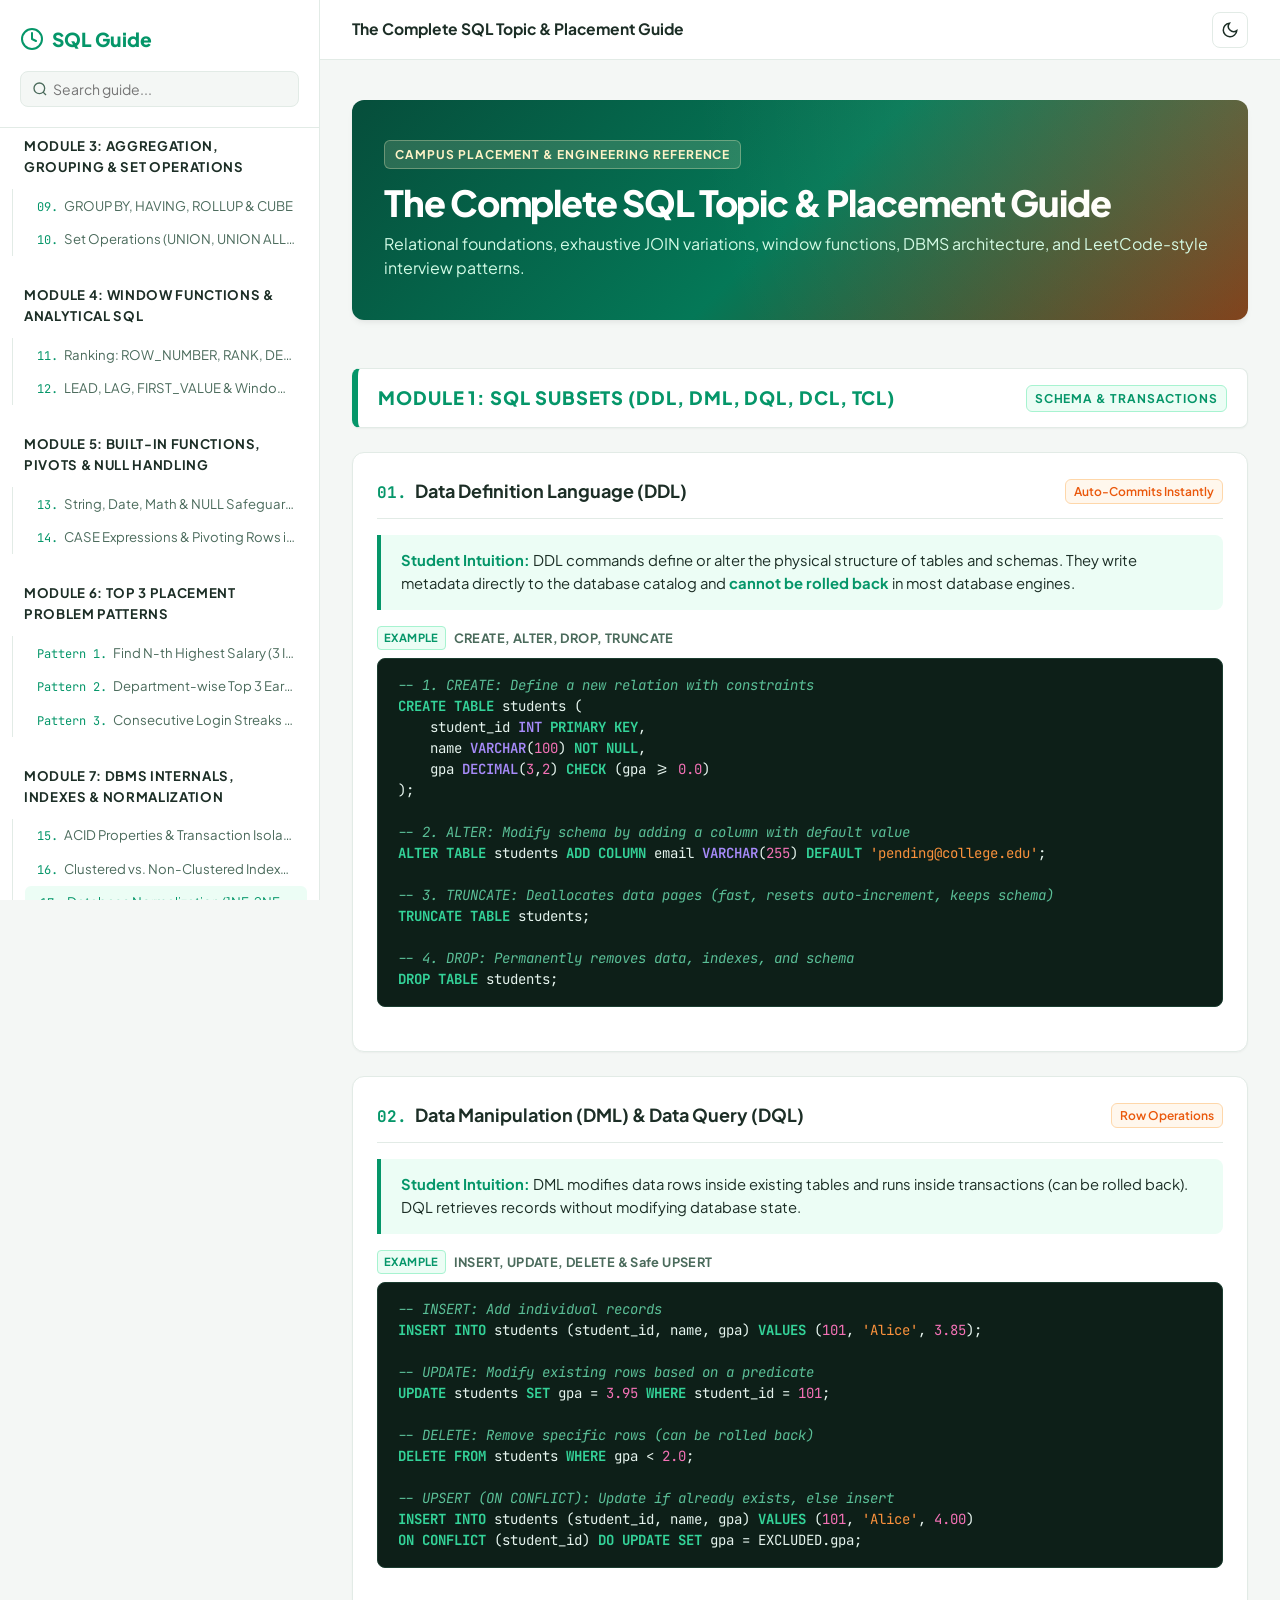
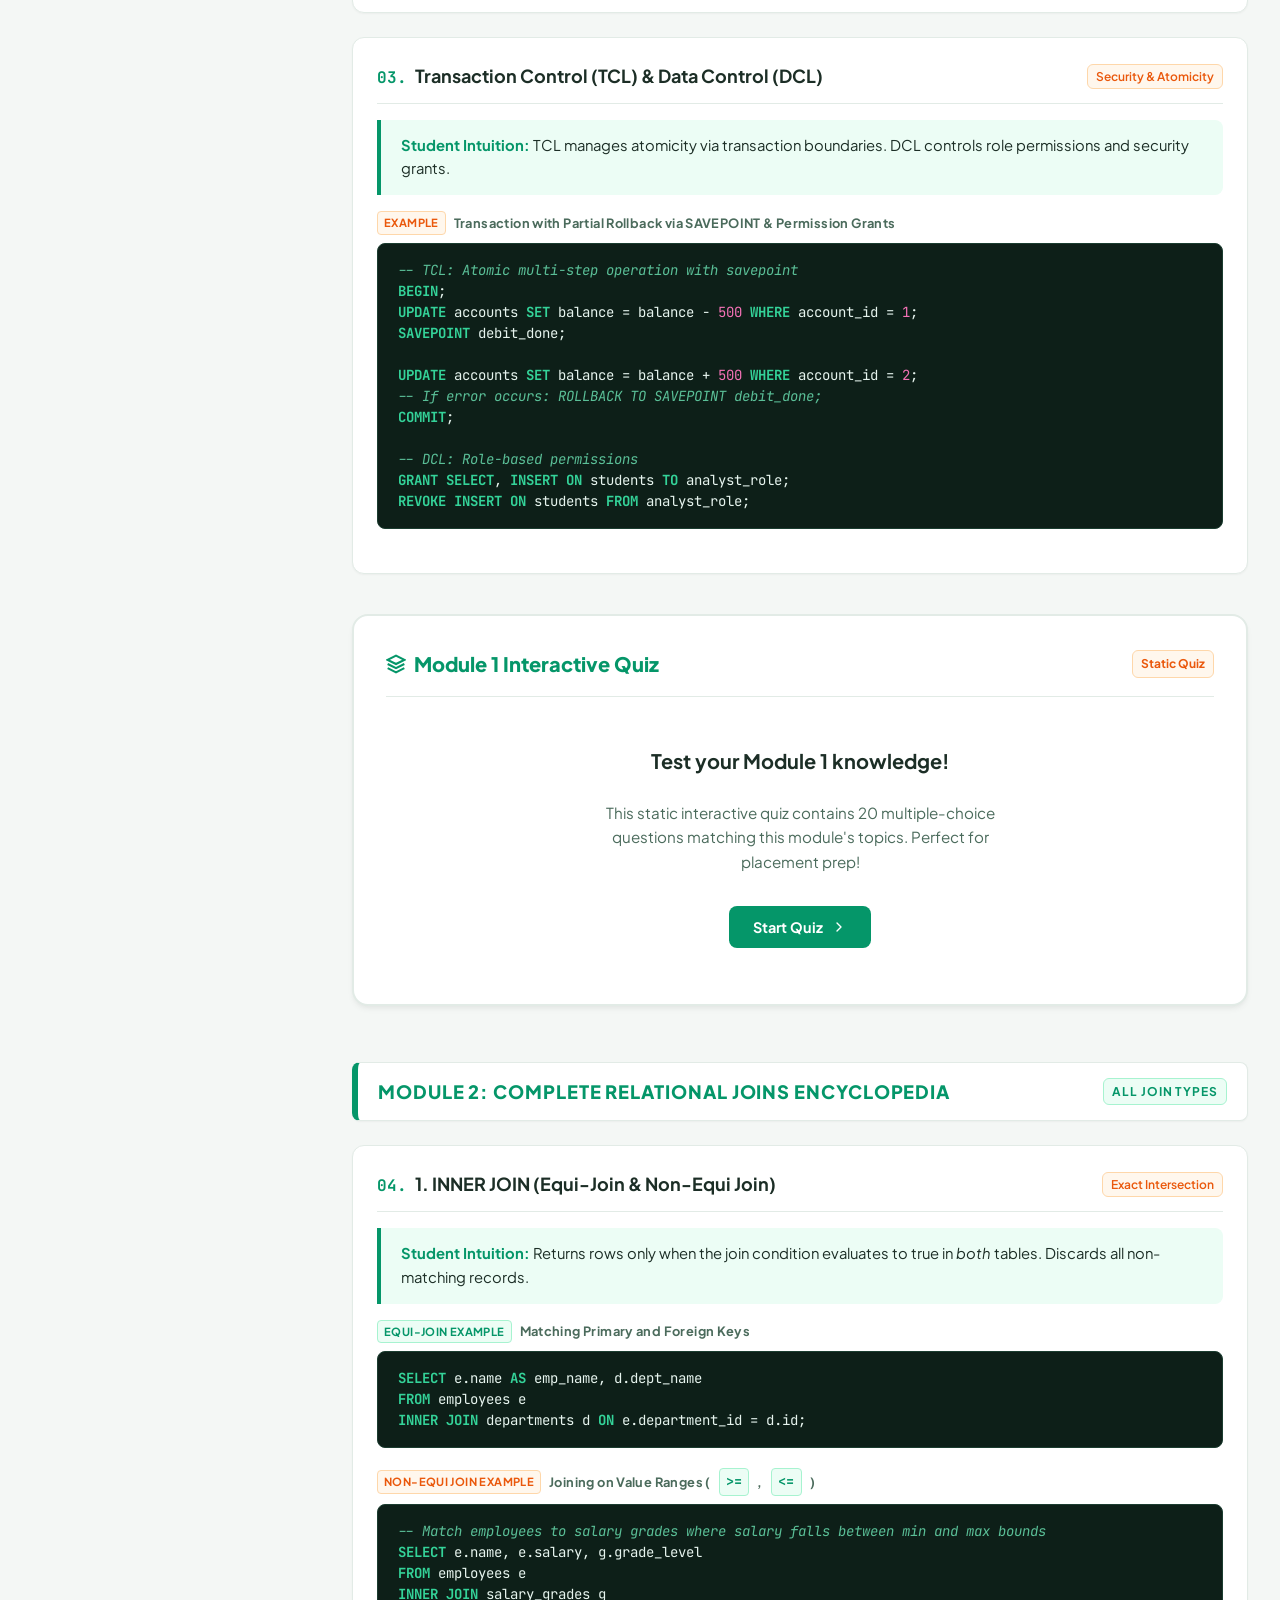
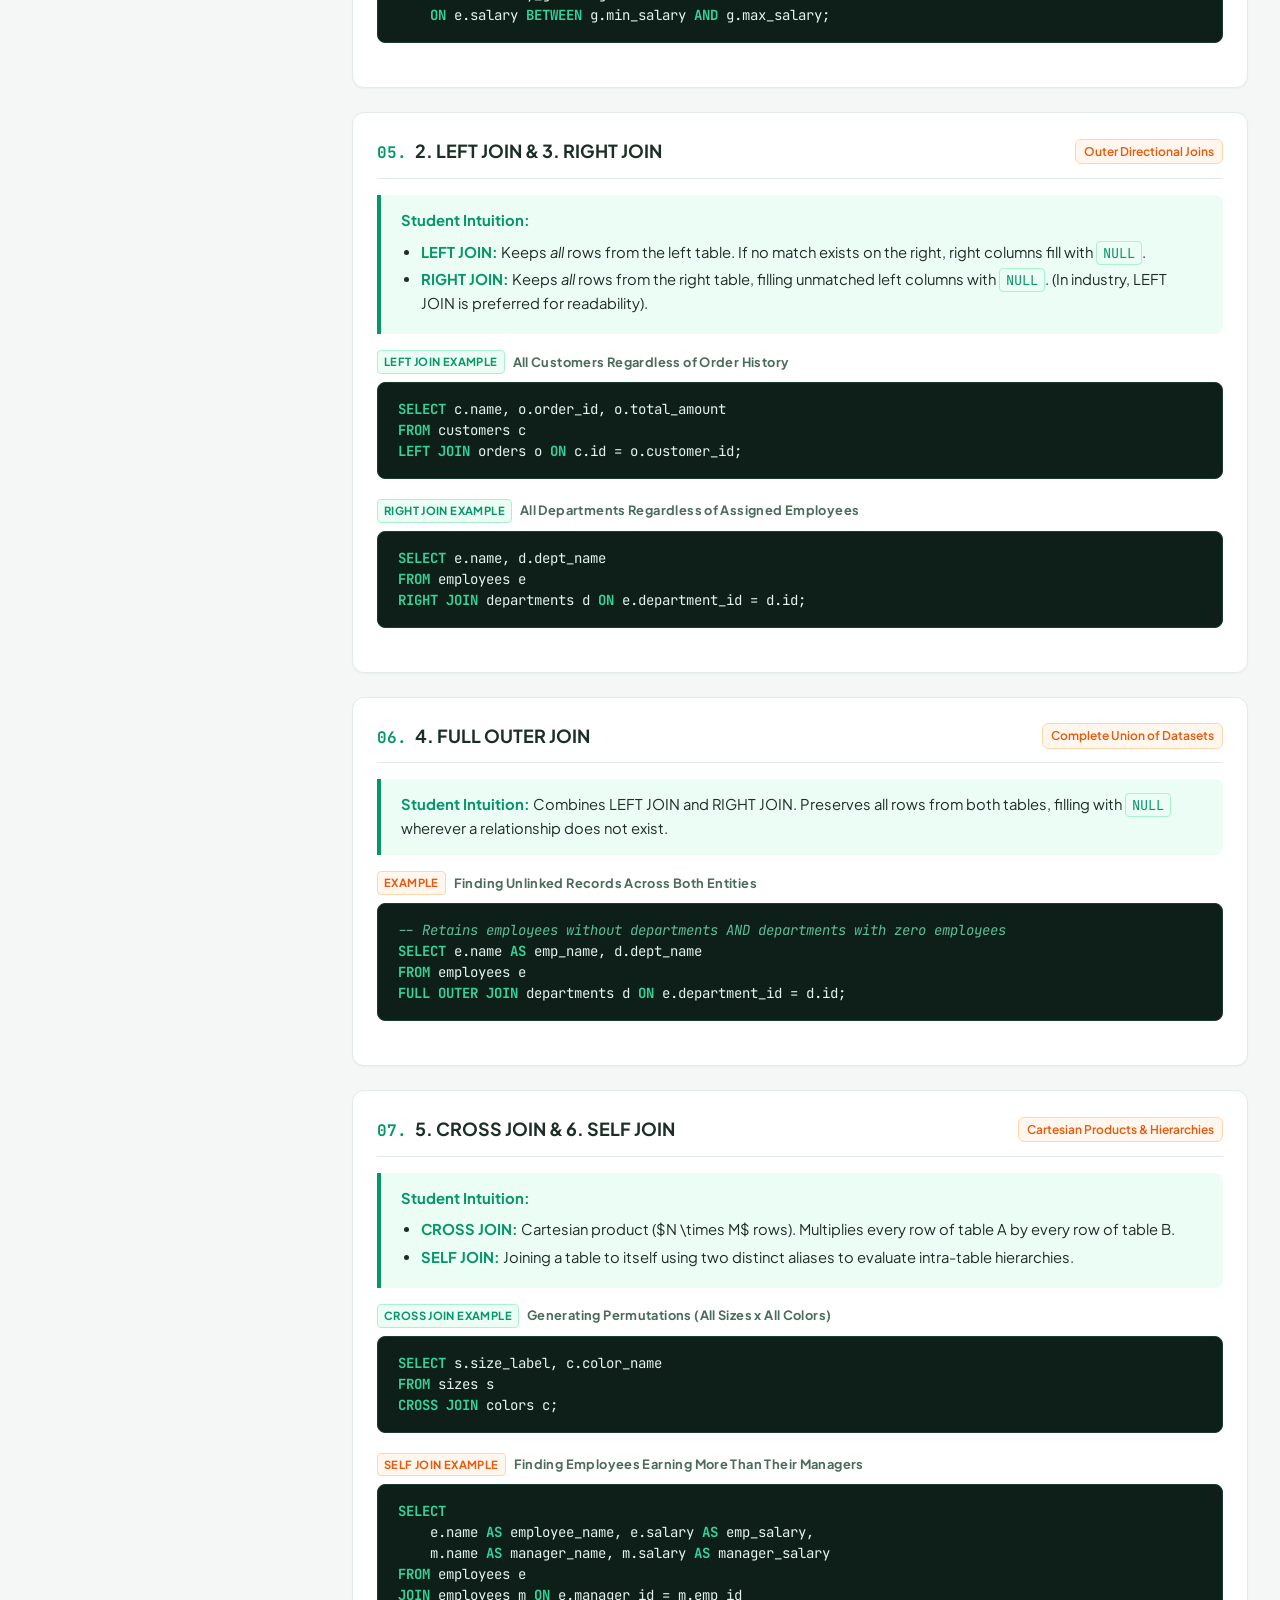
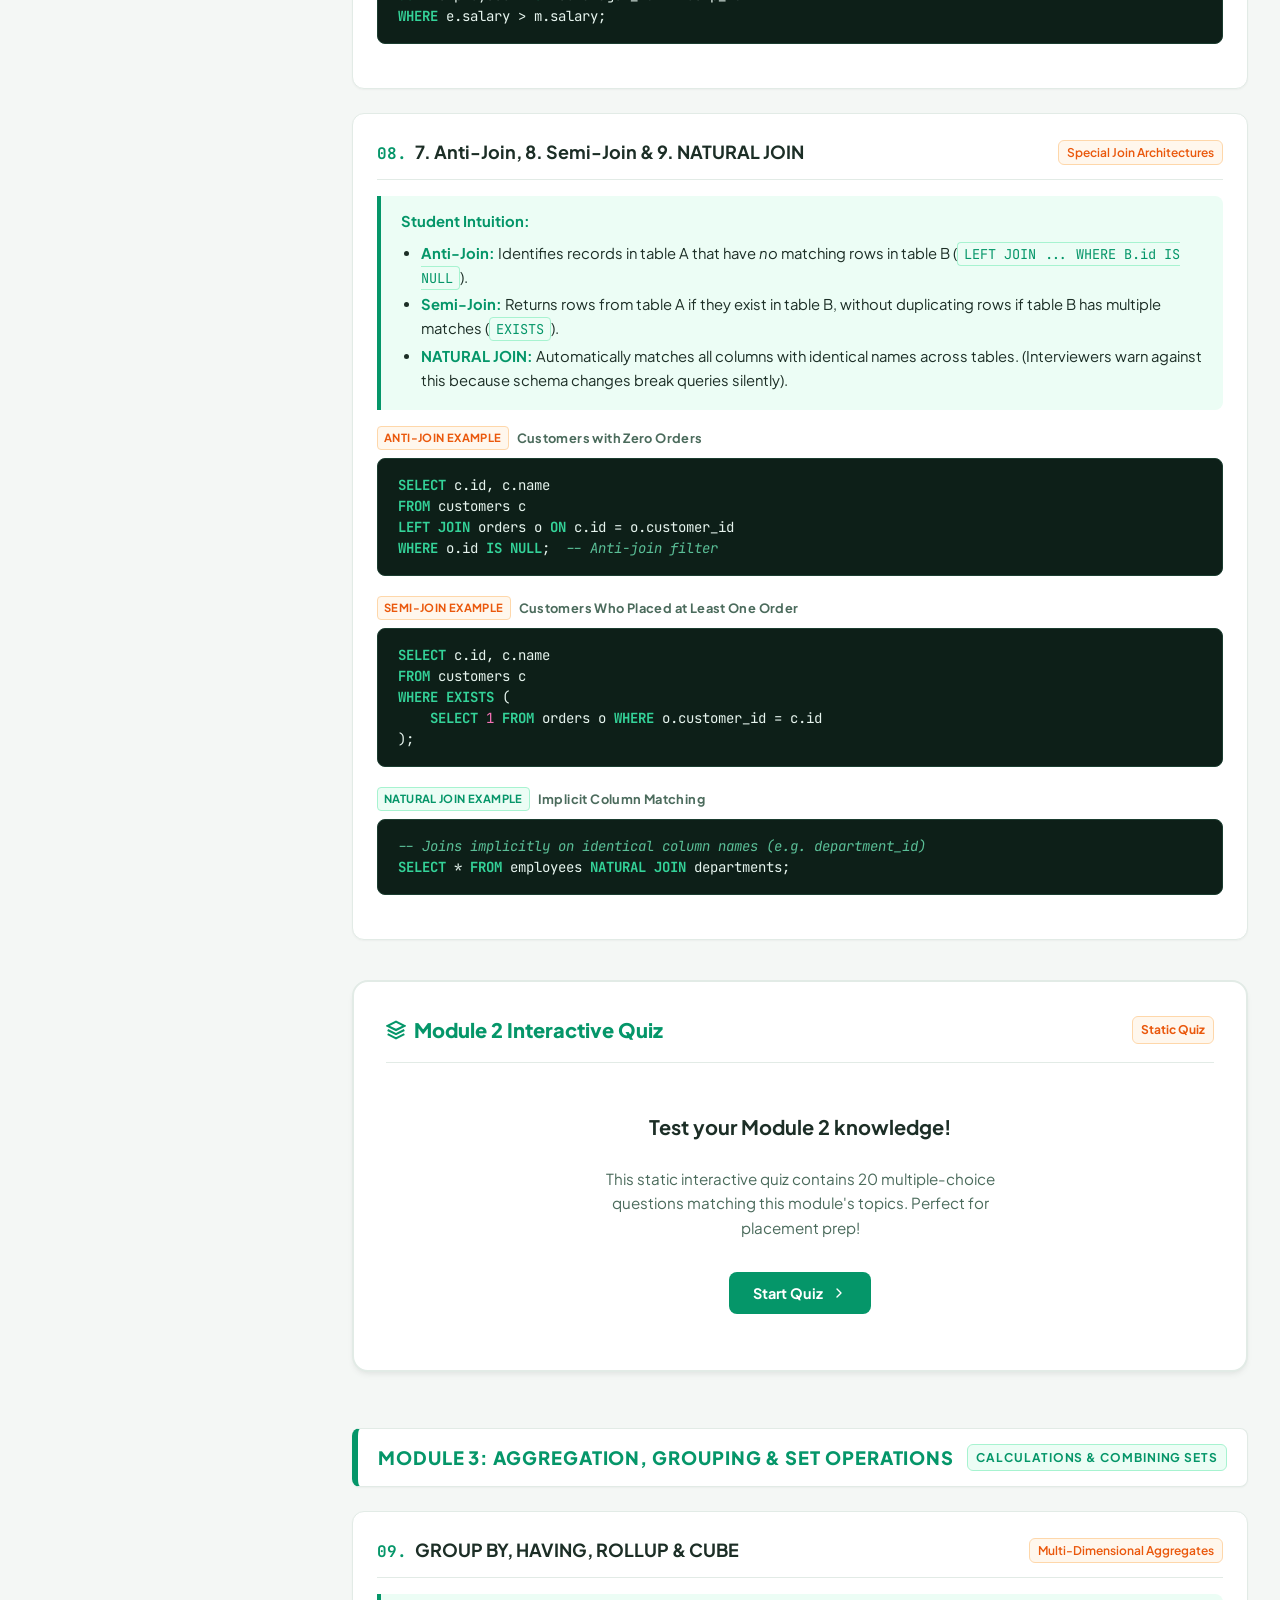
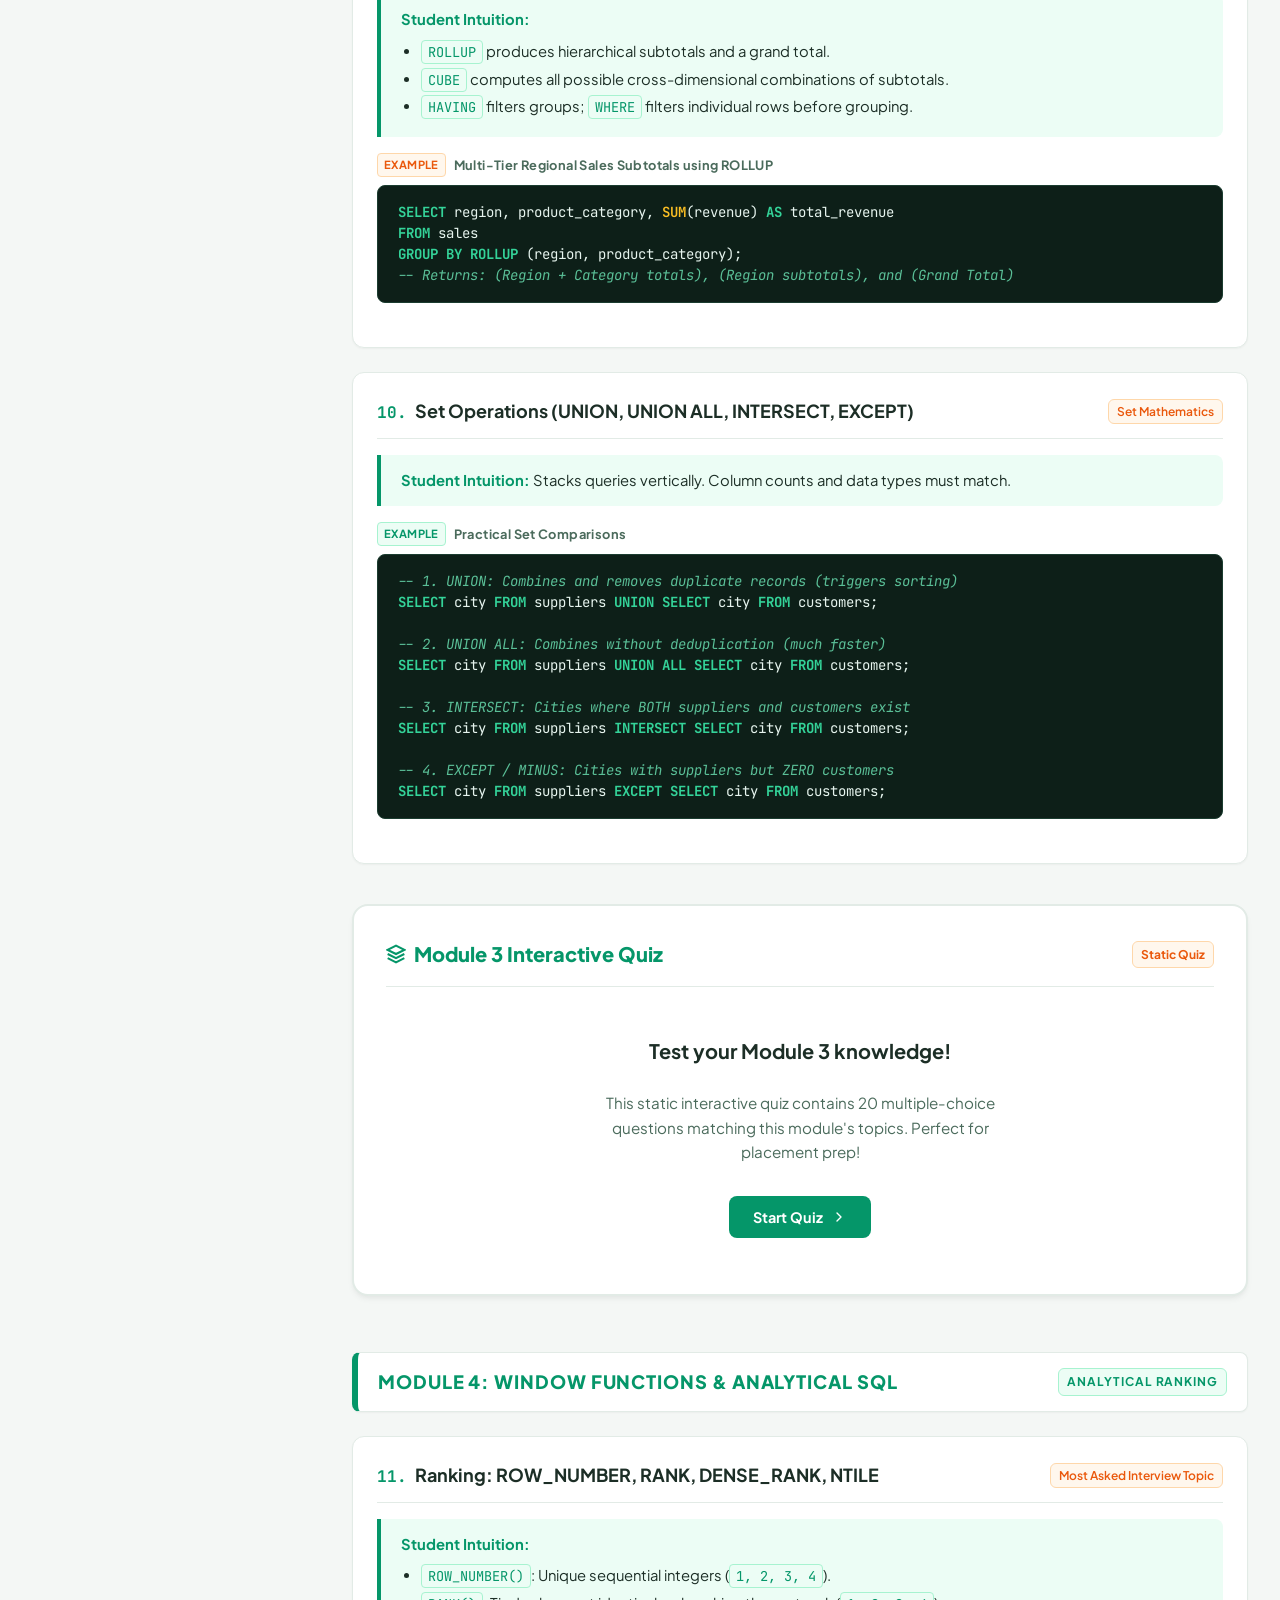
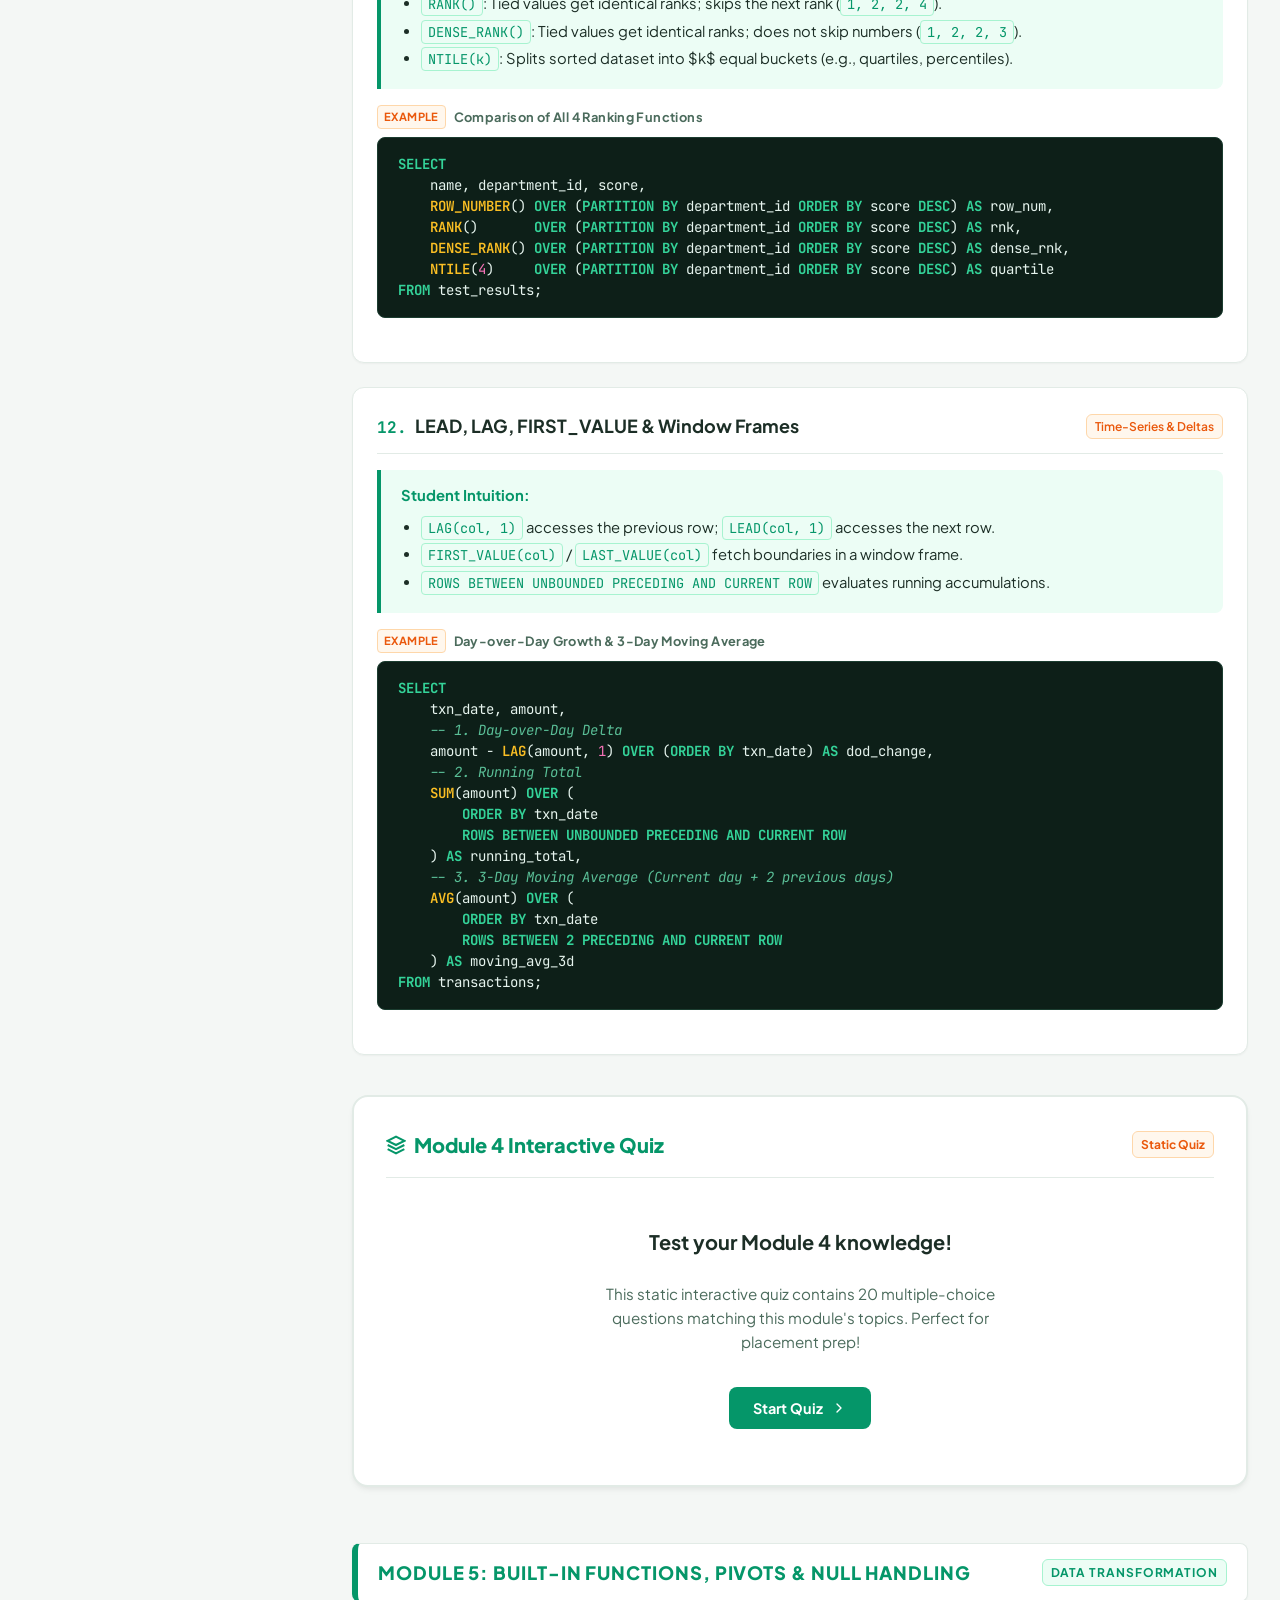
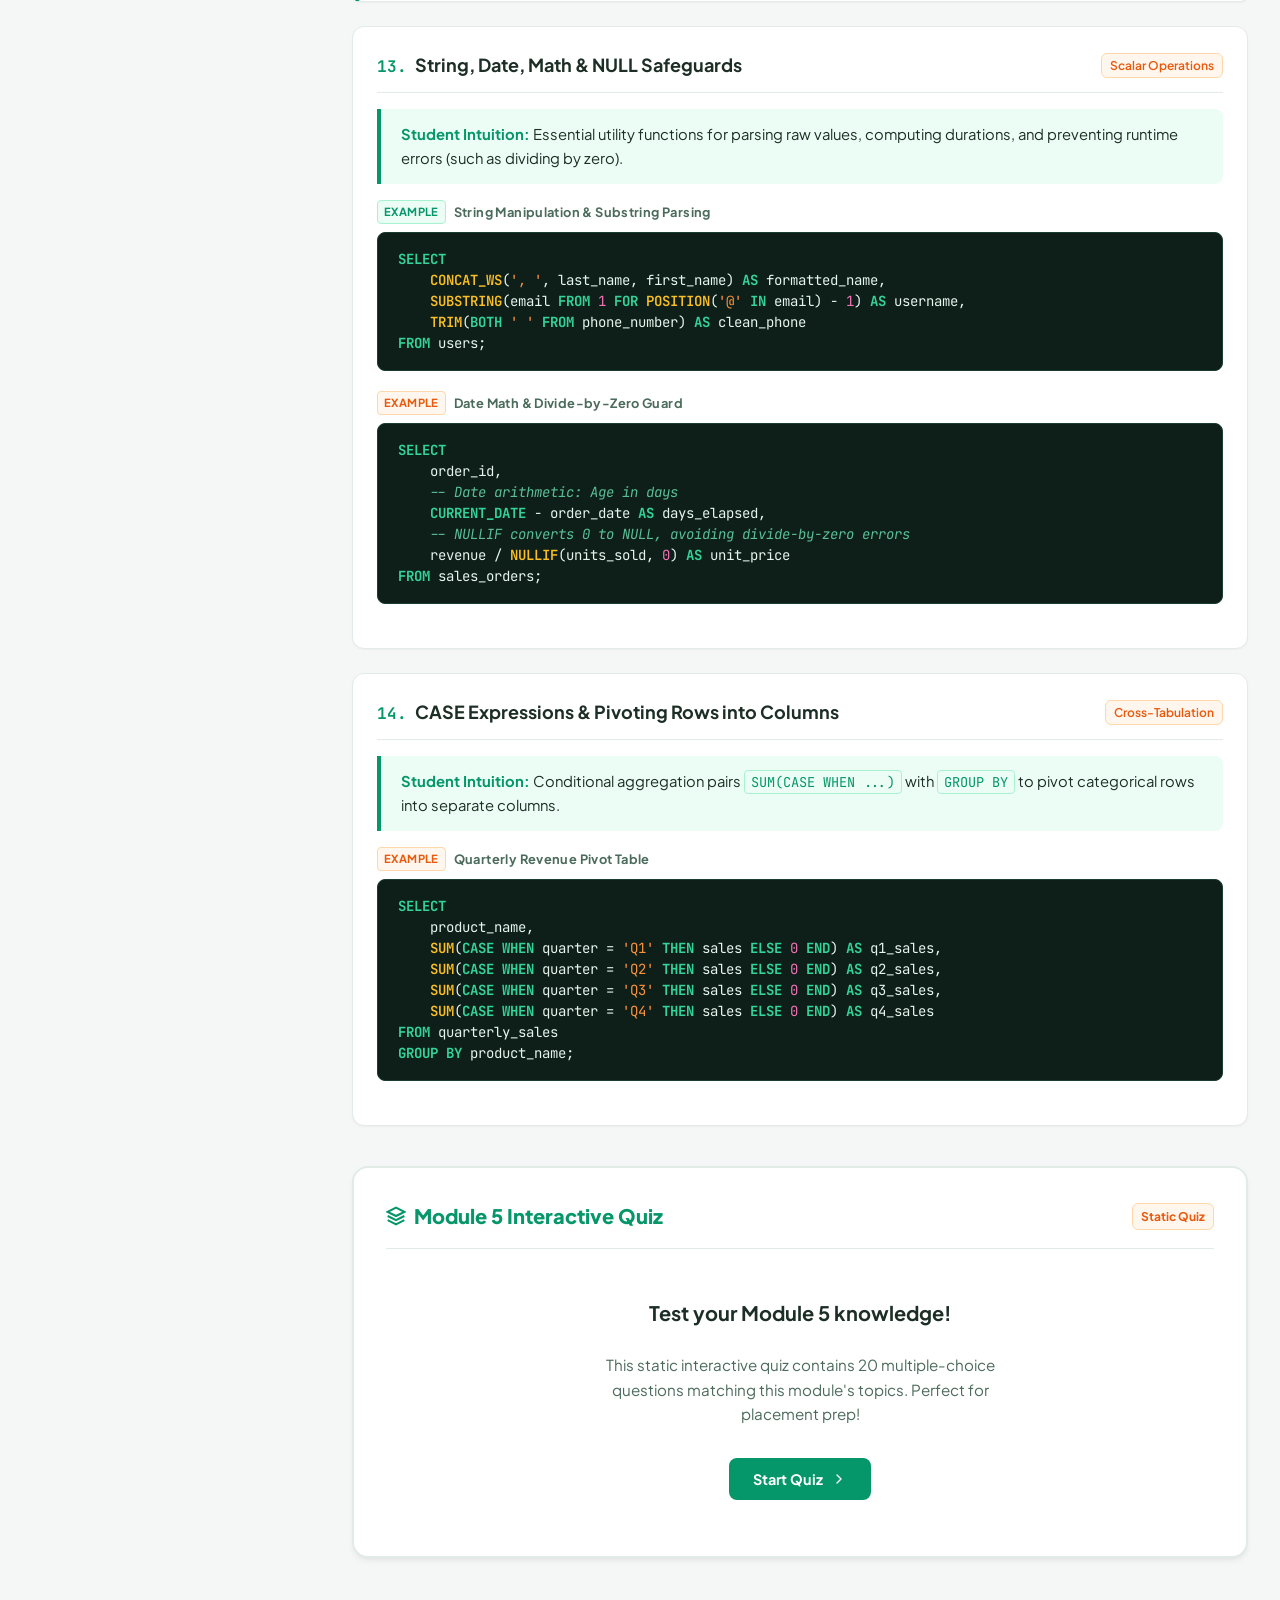
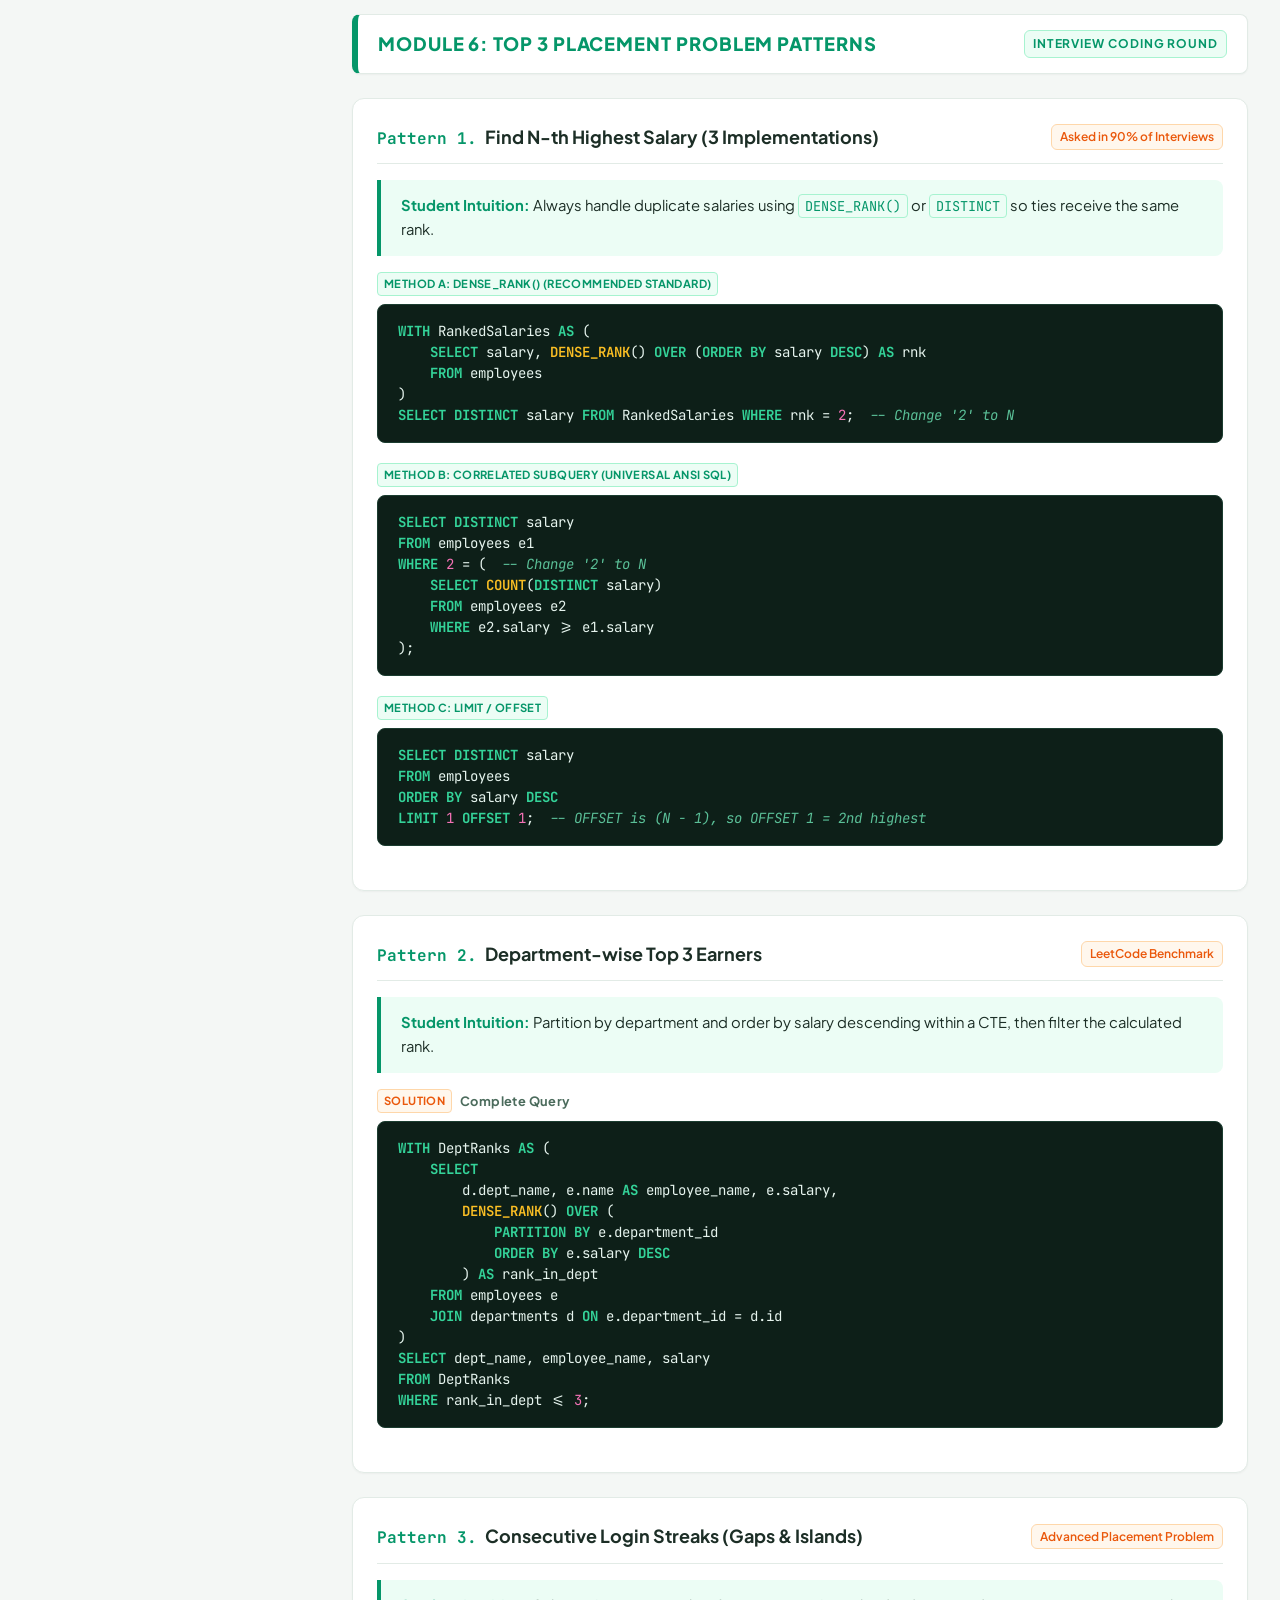
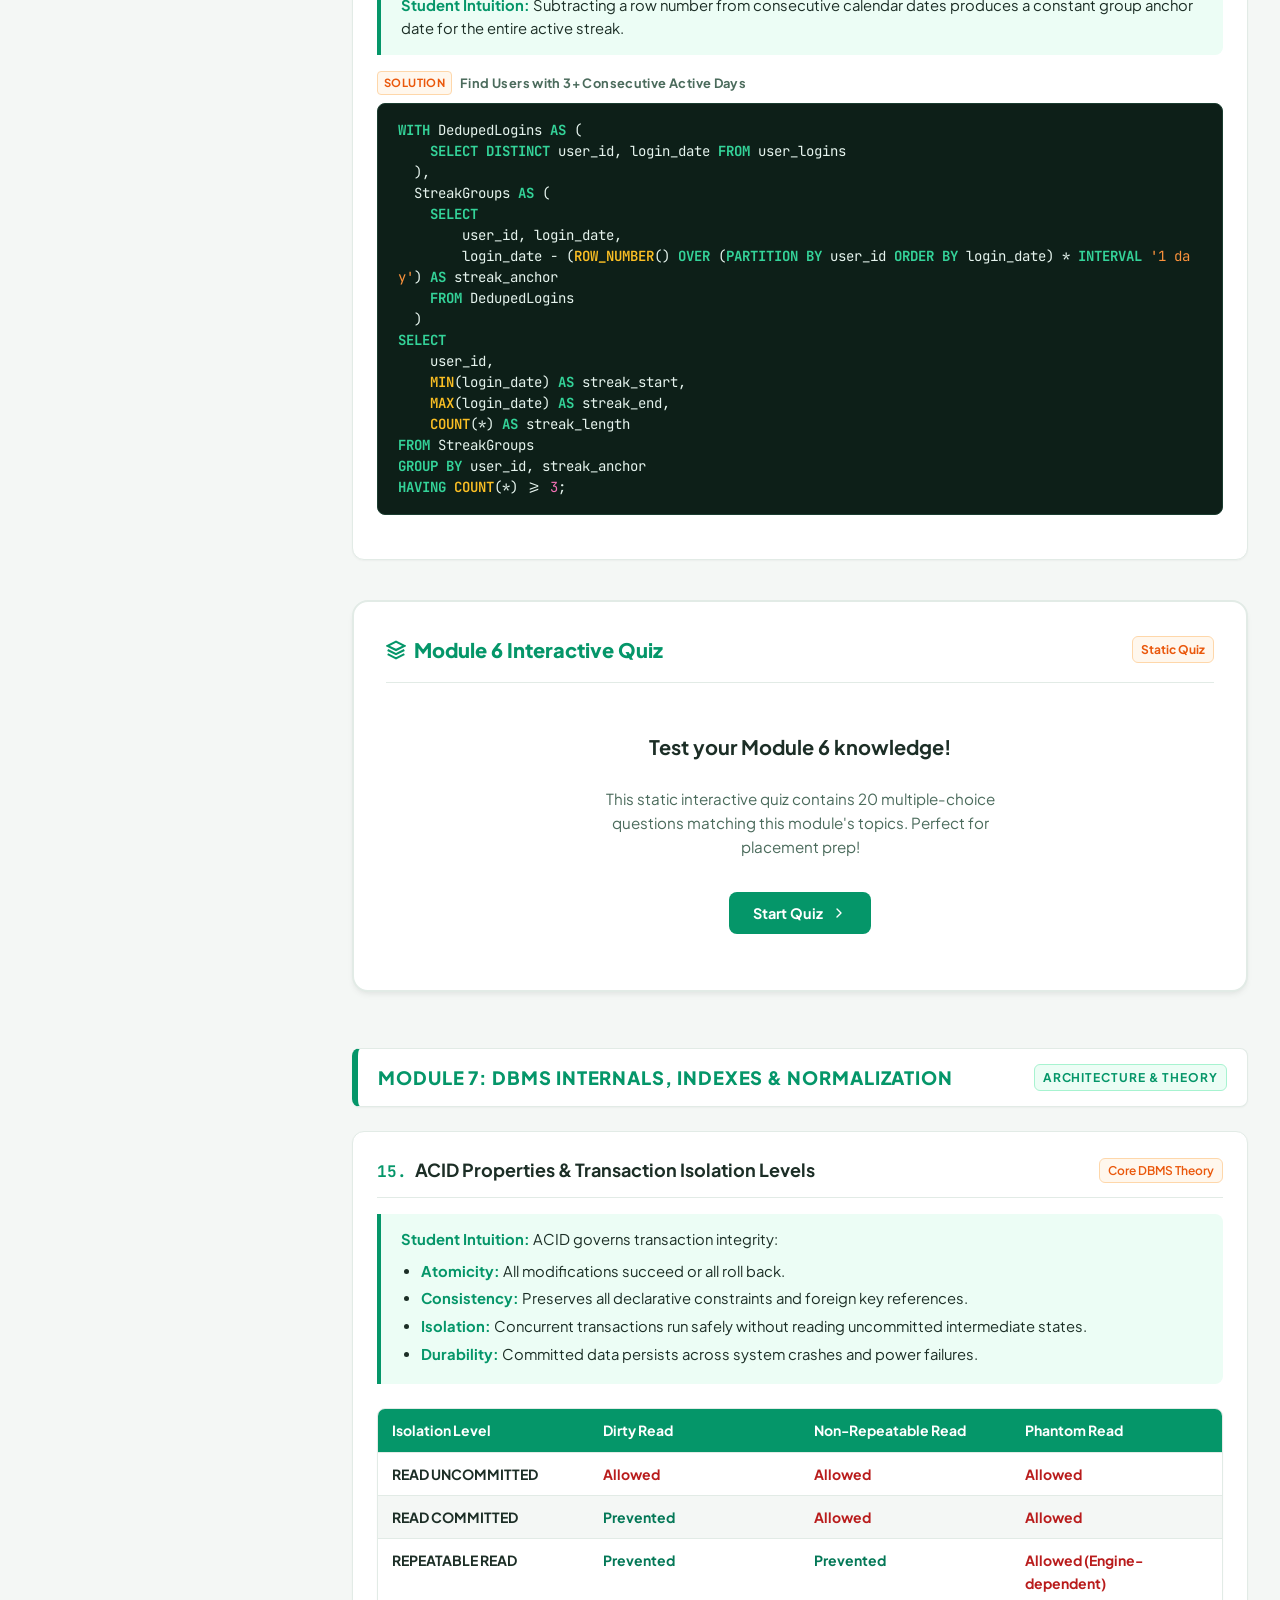
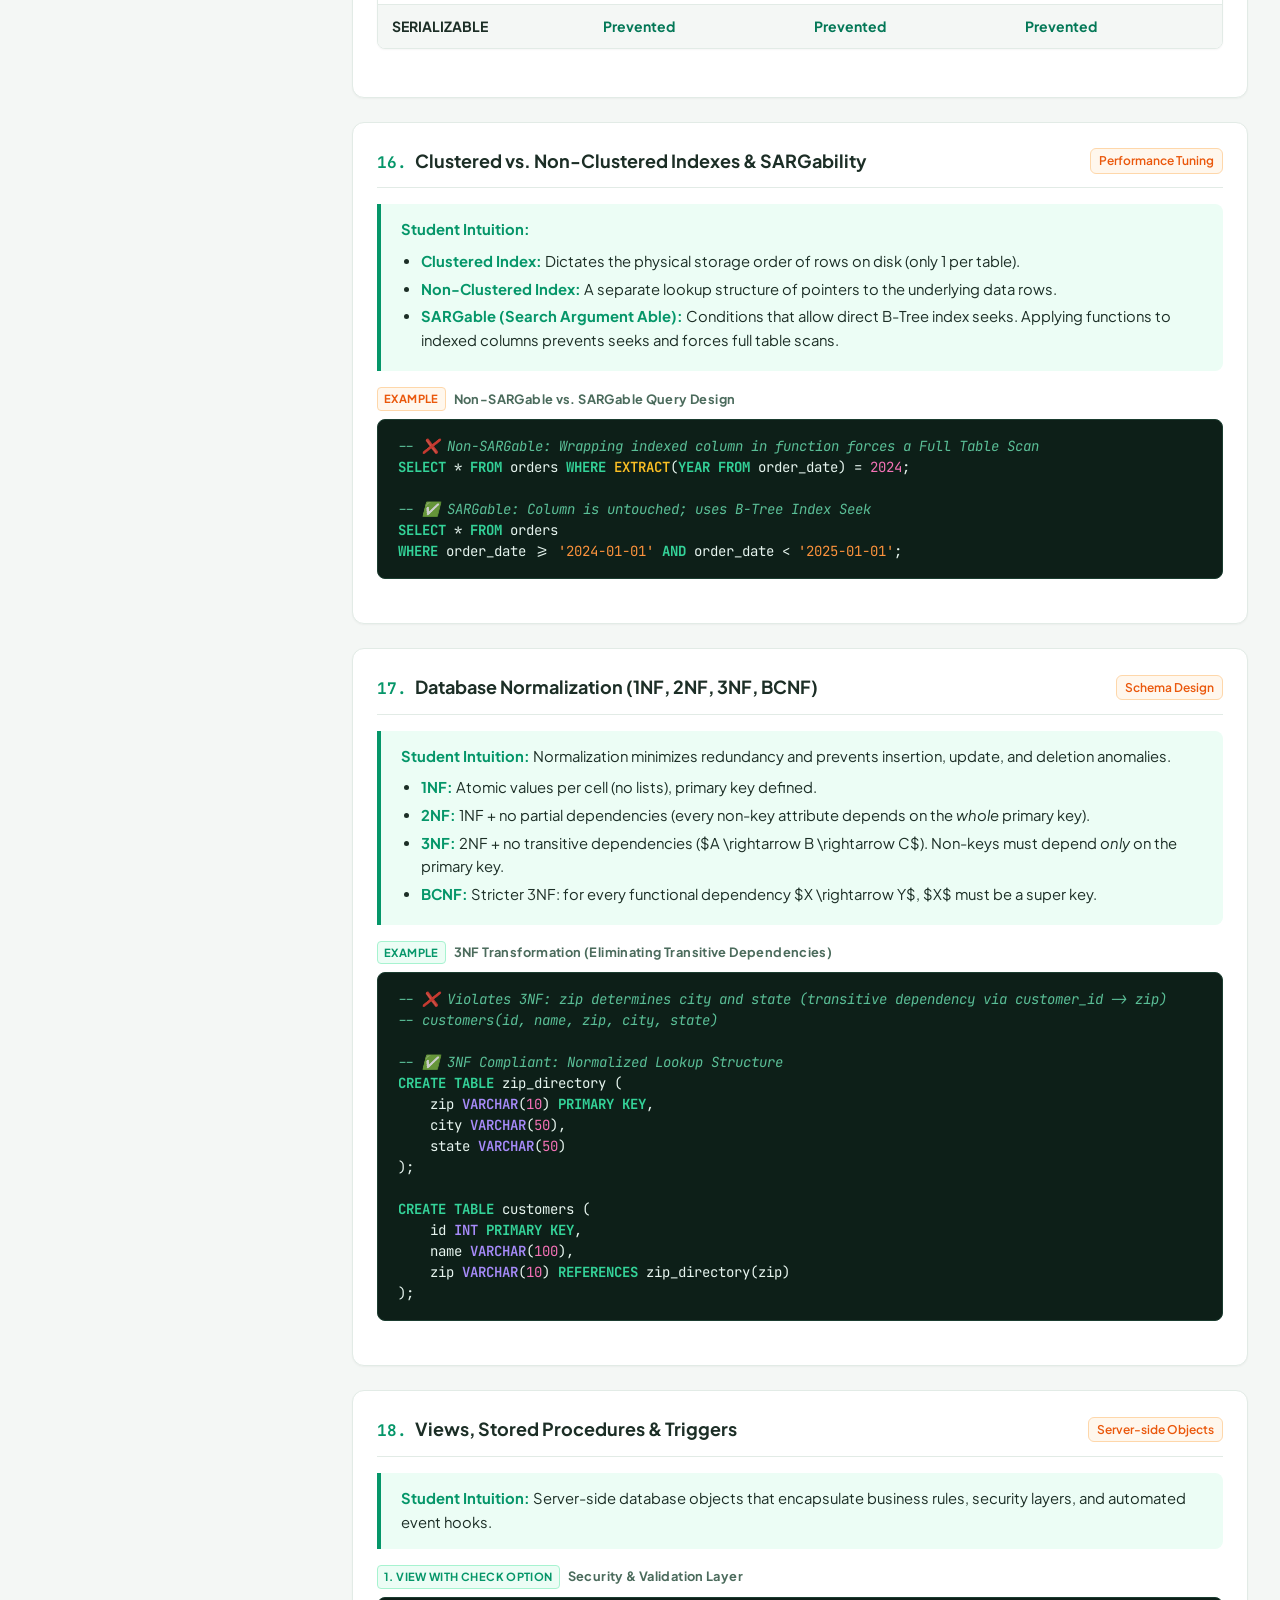
==== index.html @ 9e91d565 "Initial commit: SQL placement guide with interactive module quizzes" ====
<!DOCTYPE html>
<html lang="en" data-theme="light">

<head>
    <meta charset="UTF-8">
    <meta name="viewport" content="width=device-width, initial-scale=1.0">
    <title>SQL Topic & Placement Guide</title>
    <style>
        @import url('https://fonts.googleapis.com/css2?family=Plus+Jakarta+Sans:wght@400;500;600;700;800&family=JetBrains+Mono:wght@400;500;600;700&display=swap');

        :root {
            --font-main: 'Plus Jakarta Sans', -apple-system, BlinkMacSystemFont, "Segoe UI", Roboto, sans-serif;
            --font-mono: 'JetBrains Mono', monospace;

            /* Light Theme */
            --bg-app: #f4f7f5;
            --bg-card: #ffffff;
            --bg-sidebar: #ffffff;
            --border-color: #e2ebe6;
            --text-main: #1c2e26;
            --text-muted: #4b6b5c;

            --primary: #059669;
            --primary-hover: #047857;
            --primary-light: #ecfdf5;
            --primary-border: #a7f3d0;

            --accent-warm: #ea580c;
            --accent-warm-light: #fff7ed;
            --accent-warm-border: #fed7aa;

            --bg-pre: #0d1f18;
            --border-pre: #1b3d30;
            --text-pre: #e6f4ee;

            --shadow-sm: 0 1px 2px 0 rgba(0, 0, 0, 0.04);
            --shadow-md: 0 4px 6px -1px rgba(0, 0, 0, 0.05), 0 2px 4px -1px rgba(0, 0, 0, 0.03);
            --shadow-lg: 0 10px 15px -3px rgba(0, 0, 0, 0.05), 0 4px 6px -2px rgba(0, 0, 0, 0.02);
        }

        [data-theme="dark"] {
            /* Dark Theme */
            --bg-app: #080d0a;
            --bg-card: #111a15;
            --bg-sidebar: #0e1612;
            --border-color: #1c2b23;
            --text-main: #e2e8f0;
            --text-muted: #8ca699;

            --primary: #10b981;
            --primary-hover: #34d399;
            --primary-light: #063c2e;
            --primary-border: #047857;

            --accent-warm: #f97316;
            --accent-warm-light: #3c140a;
            --accent-warm-border: #7c2d12;

            --bg-pre: #050a08;
            --border-pre: #11221b;
            --text-pre: #ecfdf5;

            --shadow-sm: 0 1px 2px 0 rgba(0, 0, 0, 0.2);
            --shadow-md: 0 4px 6px -1px rgba(0, 0, 0, 0.3), 0 2px 4px -1px rgba(0, 0, 0, 0.2);
            --shadow-lg: 0 10px 15px -3px rgba(0, 0, 0, 0.4), 0 4px 6px -2px rgba(0, 0, 0, 0.3);
        }

        *,
        *::before,
        *::after {
            box-sizing: border-box;
        }

        html {
            scroll-behavior: smooth;
            font-size: 16px;
        }

        body {
            font-family: var(--font-main);
            color: var(--text-main);
            background-color: var(--bg-app);
            line-height: 1.6;
            font-size: 0.975rem;
            margin: 0;
            padding: 0;
            transition: background-color 0.3s, color 0.3s;
            -webkit-print-color-adjust: exact;
            print-color-adjust: exact;
        }

        /* Custom scrollbars */
        ::-webkit-scrollbar {
            width: 8px;
            height: 8px;
        }

        ::-webkit-scrollbar-track {
            background: transparent;
        }

        ::-webkit-scrollbar-thumb {
            background: var(--border-color);
            border-radius: 4px;
        }

        ::-webkit-scrollbar-thumb:hover {
            background: var(--text-muted);
        }

        /* Application Layout */
        .app-container {
            display: flex;
            min-height: 100vh;
        }

        /* Sidebar Navigation */
        .sidebar-wrapper {
            width: 320px;
            background: var(--bg-sidebar);
            border-right: 1px solid var(--border-color);
            position: fixed;
            top: 0;
            bottom: 0;
            left: 0;
            display: flex;
            flex-direction: column;
            z-index: 100;
            transition: transform 0.3s cubic-bezier(0.4, 0, 0.2, 1), background-color 0.3s, border-color 0.3s;
        }

        .sidebar-header {
            padding: 1.5rem 1.25rem 0.5rem 1.25rem;
            border-bottom: 1px solid var(--border-color);
        }

        .logo-area {
            display: flex;
            align-items: center;
            gap: 8px;
            font-weight: 800;
            font-size: 1.2rem;
            color: var(--primary);
            margin-bottom: 1rem;
        }

        .logo-icon {
            stroke: var(--primary);
        }

        .close-sidebar-btn {
            display: none;
            position: absolute;
            top: 1.5rem;
            right: 1.25rem;
            background: none;
            border: none;
            color: var(--text-muted);
            cursor: pointer;
        }

        /* Search box */
        .search-box {
            position: relative;
            margin-bottom: 0.75rem;
        }

        .search-box input {
            width: 100%;
            background: var(--bg-app);
            border: 1px solid var(--border-color);
            color: var(--text-main);
            padding: 0.5rem 0.75rem 0.5rem 2rem;
            border-radius: 8px;
            font-size: 0.875rem;
            font-family: var(--font-main);
            transition: all 0.2s ease;
        }

        .search-box input:focus {
            outline: none;
            border-color: var(--primary);
            box-shadow: 0 0 0 3px var(--primary-light);
        }

        .search-icon {
            position: absolute;
            left: 0.75rem;
            top: 50%;
            transform: translateY(-50%);
            color: var(--text-muted);
            pointer-events: none;
        }

        /* Table of Contents */
        .toc-nav {
            padding: 1.25rem 0.75rem;
            overflow-y: auto;
            flex: 1;
        }

        .toc-module-group {
            margin-bottom: 1.25rem;
        }

        .toc-module-link {
            display: block;
            font-weight: 700;
            font-size: 0.825rem;
            color: var(--text-main);
            text-decoration: none;
            padding: 0.5rem 0.75rem;
            border-radius: 6px;
            transition: all 0.2s ease;
            text-transform: uppercase;
            letter-spacing: 0.05em;
        }

        .toc-module-link:hover,
        .toc-module-link.active {
            background: var(--primary-light);
            color: var(--primary);
        }

        .toc-topic-list {
            list-style: none;
            padding-left: 0.75rem;
            margin: 0.25rem 0 0 0;
            border-left: 1px solid var(--border-color);
        }

        .toc-topic-link {
            display: block;
            font-size: 0.825rem;
            color: var(--text-muted);
            text-decoration: none;
            padding: 0.35rem 0.75rem;
            border-radius: 6px;
            transition: all 0.2s ease;
            white-space: nowrap;
            overflow: hidden;
            text-overflow: ellipsis;
        }

        .toc-topic-num {
            font-family: var(--font-mono);
            font-size: 0.75rem;
            margin-right: 0.25rem;
            color: var(--primary);
        }

        .toc-topic-link:hover,
        .toc-topic-link.active {
            color: var(--primary);
            background: var(--primary-light);
            padding-left: 0.95rem;
        }
        /* Main Wrapper */
        .main-wrapper {
            flex: 1;
            margin-left: 320px;
            display: flex;
            flex-direction: column;
            min-width: 0;
        }

        /* Top Navigation Bar */
        .top-nav {
            height: 60px;
            background: var(--bg-card);
            border-bottom: 1px solid var(--border-color);
            display: flex;
            align-items: center;
            justify-content: space-between;
            padding: 0 2rem;
            position: sticky;
            top: 0;
            z-index: 90;
            transition: background-color 0.3s, border-color 0.3s;
        }

        .nav-left {
            display: flex;
            align-items: center;
            gap: 12px;
        }

        .menu-btn {
            display: none;
            background: none;
            border: 1px solid var(--border-color);
            color: var(--text-main);
            padding: 6px;
            border-radius: 6px;
            cursor: pointer;
            align-items: center;
            justify-content: center;
        }

        .nav-title {
            font-weight: 700;
            color: var(--text-main);
        }

        .nav-actions {
            display: flex;
            align-items: center;
            gap: 12px;
        }

        .theme-btn {
            background: none;
            border: 1px solid var(--border-color);
            color: var(--text-main);
            padding: 8px;
            border-radius: 8px;
            cursor: pointer;
            transition: all 0.2s;
            display: flex;
            align-items: center;
            justify-content: center;
        }

        .theme-btn:hover {
            background: var(--bg-app);
            border-color: var(--text-muted);
        }

        .sun-icon {
            display: none;
        }

        .moon-icon {
            display: block;
        }

        [data-theme="dark"] .sun-icon {
            display: block;
        }

        [data-theme="dark"] .moon-icon {
            display: none;
        }

        /* Content Area */
        .content-container {
            padding: 2.5rem 2rem;
            max-width: 960px;
            margin: 0 auto;
            width: 100%;
        }

        /* Document Hero Header */
        .doc-hero {
            background: linear-gradient(135deg, #064e3b 0%, #047857 50%, #78350f 100%);
            border-radius: 12px;
            padding: 2.5rem 2rem;
            color: #ffffff;
            margin-bottom: 2rem;
            box-shadow: var(--shadow-md);
            position: relative;
            overflow: hidden;
        }

        .doc-hero::after {
            content: "";
            position: absolute;
            top: 0;
            left: 0;
            right: 0;
            bottom: 0;
            background: radial-gradient(circle at top right, rgba(254, 243, 199, 0.12) 0%, transparent 60%);
            pointer-events: none;
        }

        .doc-badge {
            display: inline-block;
            background: rgba(254, 243, 199, 0.15);
            border: 1px solid rgba(254, 243, 199, 0.3);
            color: #fef3c7;
            font-size: 0.75rem;
            font-weight: 700;
            text-transform: uppercase;
            letter-spacing: 0.08em;
            padding: 4px 10px;
            border-radius: 6px;
            margin-bottom: 0.75rem;
        }

        .doc-title {
            font-size: 2.25rem;
            font-weight: 800;
            letter-spacing: -0.03em;
            margin: 0 0 0.5rem 0;
            line-height: 1.2;
        }

        .doc-subtitle {
            font-size: 1rem;
            color: #d1fae5;
            font-weight: 400;
            margin: 0;
            line-height: 1.5;
        }

        /* Module Section Headers */
        .module-header {
            display: flex;
            align-items: center;
            justify-content: space-between;
            background: var(--bg-card);
            border: 1px solid var(--border-color);
            border-left: 6px solid var(--primary);
            border-radius: 8px;
            padding: 0.875rem 1.25rem;
            font-size: 1.15rem;
            font-weight: 800;
            color: var(--primary);
            text-transform: uppercase;
            letter-spacing: 0.05em;
            margin: 3rem 0 1.5rem 0;
            box-shadow: var(--shadow-sm);
            transition: all 0.3s ease;
            scroll-margin-top: 80px;
            /* Offset for sticky nav */
        }

        .module-tag {
            font-size: 0.75rem;
            font-weight: 700;
            padding: 3px 8px;
            border-radius: 6px;
            background: var(--primary-light);
            color: var(--primary);
            border: 1px solid var(--primary-border);
        }

        /* Topic Cards */
        .topic-card {
            background: var(--bg-card);
            border: 1px solid var(--border-color);
            border-radius: 12px;
            padding: 1.5rem;
            margin-bottom: 1.5rem;
            box-shadow: var(--shadow-sm);
            transition: all 0.3s ease;
            scroll-margin-top: 80px;
            /* Offset for sticky nav */
        }

        .topic-card:hover {
            box-shadow: var(--shadow-md);
            border-color: var(--primary-border);
        }

        .topic-top-bar {
            display: flex;
            justify-content: space-between;
            align-items: center;
            border-bottom: 1px solid var(--border-color);
            padding-bottom: 0.75rem;
            margin-bottom: 1rem;
        }

        .topic-num {
            font-family: var(--font-mono);
            font-size: 1rem;
            font-weight: 700;
            color: var(--primary);
            margin-right: 8px;
        }

        .topic-heading {
            font-size: 1.125rem;
            font-weight: 700;
            color: var(--text-main);
        }

        .topic-meta {
            font-size: 0.75rem;
            font-weight: 600;
            color: var(--accent-warm);
            background: var(--accent-warm-light);
            border: 1px solid var(--accent-warm-border);
            padding: 2px 8px;
            border-radius: 6px;
        }

        /* Intuition and Trap Boxes */
        .intuition-box {
            background: var(--primary-light);
            border-left: 4px solid var(--primary);
            padding: 0.875rem 1.25rem;
            margin-bottom: 1rem;
            font-size: 0.925rem;
            color: var(--text-main);
            border-radius: 0 8px 8px 0;
            transition: all 0.3s ease;
        }

        .intuition-box strong {
            color: var(--primary);
        }

        .interview-trap {
            background: var(--accent-warm-light);
            border-left: 4px solid var(--accent-warm);
            color: var(--text-main);
            padding: 0.875rem 1.25rem;
            font-size: 0.925rem;
            border-radius: 0 8px 8px 0;
            margin: 0.75rem 0 1rem 0;
            transition: all 0.3s ease;
        }

        .interview-trap strong {
            color: var(--accent-warm);
        }

        /* Code Section Labels */
        .code-section-header {
            display: flex;
            align-items: center;
            gap: 8px;
            font-size: 0.8rem;
            font-weight: 700;
            letter-spacing: 0.03em;
            margin: 1rem 0 0.5rem 0;
            color: var(--text-muted);
        }

        .badge-easy {
            background: var(--primary-light);
            color: var(--primary);
            border: 1px solid var(--primary-border);
            padding: 2px 6px;
            border-radius: 4px;
            font-size: 0.7rem;
            text-transform: uppercase;
        }

        .badge-tricky {
            background: var(--accent-warm-light);
            color: var(--accent-warm);
            border: 1px solid var(--accent-warm-border);
            padding: 2px 6px;
            border-radius: 4px;
            font-size: 0.7rem;
            text-transform: uppercase;
        }

        .code-wrapper {
            position: relative;
            margin: 0.5rem 0 1.25rem 0;
        }

        pre {
            background: var(--bg-pre);
            color: var(--text-pre);
            border-radius: 8px;
            padding: 1rem 1.25rem;
            font-family: var(--font-mono);
            font-size: 0.875rem;
            line-height: 1.5;
            margin: 0;
            white-space: pre-wrap;
            word-break: break-all;
            border: 1px solid var(--border-pre);
        }

        .copy-code-btn {
            position: absolute;
            top: 10px;
            right: 10px;
            background: rgba(255, 255, 255, 0.08);
            border: 1px solid rgba(255, 255, 255, 0.15);
            color: #e6f4ee;
            padding: 6px;
            border-radius: 6px;
            cursor: pointer;
            display: flex;
            align-items: center;
            justify-content: center;
            transition: all 0.2s ease;
            opacity: 0;
        }

        .code-wrapper:hover .copy-code-btn {
            opacity: 1;
        }

        .copy-code-btn:hover {
            background: rgba(255, 255, 255, 0.18);
            transform: scale(1.05);
        }

        .copy-code-btn.copied {
            background: rgba(16, 185, 129, 0.2);
            border-color: rgba(16, 185, 129, 0.4);
        }

        /* Code Syntax Highlighting */
        .kw {
            color: #34d399;
            font-weight: 700;
        }

        .fn {
            color: #fbbf24;
            font-weight: 600;
        }

        .str {
            color: #fb923c;
        }

        .cm {
            color: #6ee7b7;
            font-style: italic;
            opacity: 0.8;
        }

        .num {
            color: #f472b6;
        }

        .type {
            color: #a78bfa;
            font-weight: 600;
        }

        .code-inline {
            font-family: var(--font-mono);
            background: var(--primary-light);
            color: var(--primary);
            padding: 2px 6px;
            border-radius: 4px;
            font-size: 0.85rem;
            border: 1px solid var(--primary-border);
        }

        /* Tables */
        table {
            width: 100%;
            border-collapse: separate;
            border-spacing: 0;
            margin: 1.5rem 0;
            font-size: 0.875rem;
            background: var(--bg-card);
            border: 1px solid var(--border-color);
            border-radius: 8px;
            overflow: hidden;
            box-shadow: var(--shadow-sm);
            transition: all 0.3s ease;
        }

        th {
            background: var(--primary);
            color: #ffffff;
            font-weight: 700;
            text-align: left;
            padding: 10px 14px;
            border-bottom: 1px solid var(--border-color);
        }

        td {
            border-bottom: 1px solid var(--border-color);
            padding: 10px 14px;
            color: var(--text-main);
            vertical-align: top;
            transition: all 0.3s ease;
        }

        tr:last-child td {
            border-bottom: none;
        }

        tr:nth-child(even) td {
            background-color: var(--bg-app);
        }

        tr:hover td {
            background-color: var(--primary-light);
        }

        .bullet-list {
            margin: 0.5rem 0 0 0;
            padding-left: 1.25rem;
        }

        .bullet-list li {
            margin-bottom: 0.25rem;
        }

        /* Back to top button */
        .back-to-top-btn {
            position: fixed;
            bottom: 2rem;
            right: 2rem;
            background: var(--primary);
            color: #ffffff;
            border: none;
            padding: 10px;
            border-radius: 50%;
            cursor: pointer;
            box-shadow: var(--shadow-lg);
            transition: all 0.2s ease;
            display: none;
            align-items: center;
            justify-content: center;
            z-index: 1000;
        }

        .back-to-top-btn:hover {
            background: var(--primary-hover);
            transform: translateY(-3px);
        }

        /* Footer */
        .site-footer {
            text-align: center;
            padding: 1.5rem 1rem 2rem 1rem;
            font-size: 0.8rem;
            color: var(--text-muted);
            border-top: 1px solid var(--border-color);
            margin-top: 2rem;
        }

        /* Quiz Styling */
        .quiz-card {
            background: var(--bg-card);
            border: 2px solid var(--border-color);
            border-radius: 16px;
            padding: 2rem;
            margin: 2.5rem 0 3.5rem 0;
            box-shadow: var(--shadow-md);
            transition: all 0.3s ease;
            position: relative;
            overflow: hidden;
        }
        
        .quiz-card:hover {
            box-shadow: var(--shadow-lg);
            border-color: var(--primary-border);
        }

        .quiz-header {
            display: flex;
            justify-content: space-between;
            align-items: center;
            margin-bottom: 1.5rem;
            border-bottom: 1px solid var(--border-color);
            padding-bottom: 1rem;
        }

        .quiz-title {
            font-size: 1.25rem;
            font-weight: 800;
            color: var(--primary);
            display: flex;
            align-items: center;
            gap: 8px;
        }

        .quiz-badge {
            font-size: 0.75rem;
            font-weight: 700;
            background: var(--accent-warm-light);
            color: var(--accent-warm);
            border: 1px solid var(--accent-warm-border);
            padding: 3px 8px;
            border-radius: 6px;
        }

        .quiz-progress-container {
            margin-bottom: 1.5rem;
        }

        .quiz-progress-text {
            font-size: 0.85rem;
            color: var(--text-muted);
            margin-bottom: 0.5rem;
            display: flex;
            justify-content: space-between;
            font-weight: 600;
        }

        .quiz-progress-bar {
            height: 6px;
            background: var(--border-color);
            border-radius: 3px;
            overflow: hidden;
            position: relative;
        }

        .quiz-progress-fill {
            height: 100%;
            background: linear-gradient(90deg, var(--primary) 0%, var(--primary-hover) 100%);
            border-radius: 3px;
            transition: width 0.3s ease;
            width: 0%;
        }

        .quiz-question-container {
            margin-bottom: 1.5rem;
        }

        .quiz-question-text {
            font-size: 1.1rem;
            font-weight: 700;
            line-height: 1.4;
            color: var(--text-main);
            margin-bottom: 1.25rem;
        }

        .quiz-question-code {
            margin-bottom: 1.25rem;
        }

        .quiz-options-grid {
            display: grid;
            grid-template-columns: 1fr;
            gap: 0.75rem;
            margin-bottom: 1.5rem;
        }

        .quiz-option {
            background: var(--bg-app);
            border: 1px solid var(--border-color);
            border-radius: 10px;
            padding: 1rem 1.25rem;
            text-align: left;
            font-family: var(--font-main);
            font-size: 0.95rem;
            color: var(--text-main);
            cursor: pointer;
            transition: all 0.2s ease;
            display: flex;
            align-items: flex-start;
            gap: 12px;
            width: 100%;
        }

        .quiz-option:hover:not(:disabled) {
            border-color: var(--primary);
            background: var(--primary-light);
            transform: translateY(-2px);
        }

        .quiz-option:focus {
            outline: none;
        }

        .quiz-option-letter {
            font-family: var(--font-mono);
            font-weight: 700;
            background: var(--border-color);
            color: var(--text-muted);
            width: 24px;
            height: 24px;
            border-radius: 6px;
            display: flex;
            align-items: center;
            justify-content: center;
            font-size: 0.8rem;
            flex-shrink: 0;
            transition: all 0.2s ease;
        }

        .quiz-option:hover:not(:disabled) .quiz-option-letter {
            background: var(--primary);
            color: white;
        }

        .quiz-option.correct {
            border-color: #10b981;
            background: #ecfdf5;
        }
        [data-theme="dark"] .quiz-option.correct {
            border-color: #059669;
            background: #064e3b;
        }
        .quiz-option.correct .quiz-option-letter {
            background: #10b981;
            color: white;
        }

        .quiz-option.incorrect {
            border-color: #ef4444;
            background: #fef2f2;
        }
        [data-theme="dark"] .quiz-option.incorrect {
            border-color: #dc2626;
            background: #450a0a;
        }
        .quiz-option.incorrect .quiz-option-letter {
            background: #ef4444;
            color: white;
        }

        .quiz-option.correct-reveal {
            border-color: #10b981;
            box-shadow: 0 0 0 1px #10b981;
        }
        [data-theme="dark"] .quiz-option.correct-reveal {
            border-color: #059669;
            box-shadow: 0 0 0 1px #059669;
        }
        .quiz-option.correct-reveal .quiz-option-letter {
            background: #10b981;
            color: white;
        }

        .quiz-option:disabled {
            cursor: not-allowed;
            opacity: 0.7;
        }

        .quiz-explanation-box {
            background: var(--primary-light);
            border-left: 4px solid var(--primary);
            border-radius: 0 8px 8px 0;
            padding: 1rem 1.25rem;
            margin-bottom: 1.5rem;
            font-size: 0.925rem;
            line-height: 1.5;
            color: var(--text-main);
            animation: fadeIn 0.3s ease;
        }

        .quiz-explanation-box strong {
            color: var(--primary);
        }

        .quiz-action-bar {
            display: flex;
            justify-content: flex-end;
            gap: 12px;
        }

        .quiz-btn {
            background: var(--primary);
            color: white;
            border: none;
            padding: 0.75rem 1.5rem;
            border-radius: 8px;
            font-weight: 700;
            font-family: var(--font-main);
            font-size: 0.9rem;
            cursor: pointer;
            transition: all 0.2s ease;
            display: flex;
            align-items: center;
            gap: 8px;
        }

        .quiz-btn:hover:not(:disabled) {
            background: var(--primary-hover);
            transform: translateY(-1px);
        }

        .quiz-btn:disabled {
            background: var(--border-color);
            color: var(--text-muted);
            cursor: not-allowed;
        }

        .quiz-btn-secondary {
            background: transparent;
            border: 1px solid var(--border-color);
            color: var(--text-main);
        }

        .quiz-btn-secondary:hover:not(:disabled) {
            background: var(--bg-app);
            border-color: var(--text-muted);
        }

        .quiz-results-container {
            text-align: center;
            padding: 1.5rem 0;
            animation: fadeIn 0.4s ease;
        }

        .quiz-results-score {
            font-size: 3.5rem;
            font-weight: 800;
            color: var(--primary);
            margin: 1rem 0;
            font-family: var(--font-mono);
        }

        .quiz-results-message {
            font-size: 1.25rem;
            font-weight: 700;
            color: var(--text-main);
            margin-bottom: 1.5rem;
        }

        .quiz-results-feedback {
            font-size: 0.95rem;
            color: var(--text-muted);
            margin-bottom: 2rem;
            max-width: 450px;
            margin-left: auto;
            margin-right: auto;
        }

        .quiz-review-list {
            margin-top: 2rem;
            border-top: 1px solid var(--border-color);
            padding-top: 1.5rem;
            text-align: left;
            max-height: 400px;
            overflow-y: auto;
            padding-right: 0.5rem;
        }

        .quiz-review-item {
            margin-bottom: 1.5rem;
            border-bottom: 1px solid var(--border-color);
            padding-bottom: 1rem;
        }

        .quiz-review-item:last-child {
            border-bottom: none;
            margin-bottom: 0;
            padding-bottom: 0;
        }

        .quiz-review-question {
            font-weight: 700;
            font-size: 0.95rem;
            margin-bottom: 0.5rem;
            color: var(--text-main);
        }

        .quiz-review-status {
            font-size: 0.8rem;
            font-weight: 700;
            display: inline-block;
            padding: 2px 6px;
            border-radius: 4px;
            margin-bottom: 0.5rem;
        }

        .quiz-review-status.correct-status {
            background: #ecfdf5;
            color: #10b981;
            border: 1px solid #a7f3d0;
        }

        .quiz-review-status.incorrect-status {
            background: #fef2f2;
            color: #ef4444;
            border: 1px solid #fecaca;
        }

        .quiz-review-answer-line {
            font-size: 0.9rem;
            margin-bottom: 0.25rem;
        }

        .quiz-review-explanation {
            font-size: 0.85rem;
            color: var(--text-muted);
            margin-top: 0.5rem;
            background: var(--bg-app);
            padding: 0.5rem 0.75rem;
            border-radius: 6px;
            border-left: 3px solid var(--primary);
        }

        @keyframes fadeIn {
            from { opacity: 0; transform: translateY(5px); }
            to { opacity: 1; transform: translateY(0); }
        }

        /* Responsive Design */
        @media (max-width: 1023px) {
            .sidebar-wrapper {
                transform: translateX(-100%);
            }

            .sidebar-wrapper.open {
                transform: translateX(0);
            }

            .close-sidebar-btn {
                display: block;
            }

            .main-wrapper {
                margin-left: 0;
            }

            .menu-btn {
                display: flex;
            }

            .top-nav {
                padding: 0 1.25rem;
            }

            .content-container {
                padding: 1.5rem 1rem;
            }
        }

        @media print {
            @page {
                size: A4 portrait;
                margin: 12mm 10mm 12mm 10mm;

                @bottom-right {
                    content: "Page " counter(page);
                    font-family: 'Plus Jakarta Sans', sans-serif;
                    font-size: 7.5pt;
                    font-weight: 700;
                    color: #047857;
                }
            }

            .sidebar-wrapper,
            .top-nav,
            .copy-code-btn,
            .back-to-top-btn,
            .quiz-card {
                display: none !important;
            }

            .main-wrapper {
                margin-left: 0 !important;
            }

            .content-container {
                padding: 0 !important;
                max-width: 100% !important;
            }

            body {
                font-size: 8.6pt !important;
                line-height: 1.48 !important;
                background: #ffffff !important;
                color: #1c2e26 !important;
            }

            .doc-hero {
                background: linear-gradient(135deg, #064e3b 0%, #047857 45%, #78350f 100%) !important;
                border-radius: 8px !important;
                padding: 20px 22px !important;
                color: #ffffff !important;
                margin-bottom: 18px !important;
                box-shadow: 0 4px 14px -3px rgba(6, 78, 59, 0.25) !important;
            }

            .doc-badge {
                background: rgba(254, 243, 199, 0.22) !important;
                border: 1px solid rgba(254, 243, 199, 0.45) !important;
                color: #fef3c7 !important;
                font-size: 7pt !important;
                padding: 3px 8px !important;
                border-radius: 4px !important;
                margin-bottom: 6px !important;
            }

            .doc-title {
                font-size: 20pt !important;
                margin: 0 0 4px 0 !important;
            }

            .doc-subtitle {
                font-size: 9pt !important;
                color: #d1fae5 !important;
            }

            .module-header {
                background: #ffffff !important;
                border: 1px solid #d1fae5 !important;
                border-left: 5px solid #059669 !important;
                border-radius: 6px !important;
                padding: 8px 12px !important;
                font-size: 9.8pt !important;
                color: #064e3b !important;
                margin: 20px 0 10px 0 !important;
                box-shadow: none !important;
                page-break-after: avoid;
                break-after: avoid;
            }

            .module-tag {
                font-size: 7pt !important;
                padding: 2px 7px !important;
                border-radius: 4px !important;
                background: #ecfdf5 !important;
                color: #047857 !important;
                border: 1px solid #a7f3d0 !important;
            }

            .topic-card {
                background: #ffffff !important;
                border: 1px solid #e2ebe6 !important;
                border-radius: 7px !important;
                padding: 11px 13px !important;
                margin-bottom: 12px !important;
                box-shadow: none !important;
                page-break-inside: avoid;
                break-inside: avoid;
            }

            .topic-num {
                font-size: 8.5pt !important;
            }

            .topic-heading {
                font-size: 10.2pt !important;
                color: #064e3b !important;
            }

            .topic-meta {
                font-size: 7.2pt !important;
                color: #78350f !important;
                background: #fef3c7 !important;
                border: 1px solid #fde68a !important;
                padding: 1px 6px !important;
                border-radius: 4px !important;
            }

            .intuition-box {
                background: #f0fdf4 !important;
                border-left: 3.5px solid #10b981 !important;
                padding: 7px 9px !important;
                margin-bottom: 7px !important;
                font-size: 8.3pt !important;
                color: #14532d !important;
                border-radius: 0 4px 4px 0 !important;
            }

            .interview-trap {
                background: #fff7ed !important;
                border-left: 3.5px solid #ea580c !important;
                color: #7c2d12 !important;
                padding: 6px 9px !important;
                font-size: 8.1pt !important;
                border-radius: 0 4px 4px 0 !important;
                margin: 5px 0 7px 0 !important;
            }

            pre {
                background: #0d1f18 !important;
                color: #e6f4ee !important;
                border-radius: 5px !important;
                padding: 7px 9px !important;
                font-size: 7.7pt !important;
                line-height: 1.42 !important;
                border: 1px solid #1b3d30 !important;
            }

            .code-inline {
                background: #e6f4ee !important;
                color: #064e3b !important;
                padding: 1px 4px !important;
                border-radius: 3px !important;
                font-size: 7.4pt !important;
                border: 1px solid #c1e3d4 !important;
            }

            table {
                margin-top: 8px !important;
                font-size: 7.8pt !important;
                background: #ffffff !important;
                border: 1px solid #d1fae5 !important;
                border-radius: 6px !important;
            }

            th {
                background: #064e3b !important;
                color: #fef3c7 !important;
                padding: 6px 8px !important;
                border-bottom: 1px solid #064e3b !important;
            }

            td {
                border-bottom: 1px solid #f0fdf4 !important;
                padding: 5px 8px !important;
                color: #1f382c !important;
            }

            .site-footer {
                font-size: 7pt !important;
                color: #4b6b5c !important;
                padding: 10px 0 !important;
                margin-top: 14px !important;
            }
        }
    </style>
</head>

<body>
    <div class="app-container">
        <!-- Sidebar Navigation -->
        <aside class="sidebar-wrapper" id="sidebar">
            <div class="sidebar-header">
                <div class="logo-area">
                    <svg width="24" height="24" viewBox="0 0 24 24" fill="none" stroke="currentColor" stroke-width="2"
                        stroke-linecap="round" stroke-linejoin="round" class="logo-icon">
                        <path d="M12 22c5.523 0 10-4.477 10-10S17.523 2 12 2 2 6.477 2 12s4.477 10 10 10z"></path>
                        <path d="M12 6v6l4 2"></path>
                    </svg>
                    <span class="logo-text">SQL Guide</span>
                </div>
                <button class="close-sidebar-btn" id="close-sidebar" aria-label="Close menu">
                    <svg width="18" height="18" viewBox="0 0 24 24" fill="none" stroke="currentColor" stroke-width="2">
                        <line x1="18" y1="6" x2="6" y2="18"></line>
                        <line x1="6" y1="6" x2="18" y2="18"></line>
                    </svg>
                </button>
                <div class="search-box">
                    <svg class="search-icon" width="16" height="16" viewBox="0 0 24 24" fill="none"
                        stroke="currentColor" stroke-width="2">
                        <circle cx="11" cy="11" r="8"></circle>
                        <line x1="21" y1="21" x2="16.65" y2="16.65"></line>
                    </svg>
                    <input type="text" id="search-input" placeholder="Search guide..." autocomplete="off">
                </div>
            </div>
            <nav class="toc-nav" id="toc-nav">
                <!-- Dynamically generated TOC -->
            </nav>
        </aside>

        <!-- Main Content Wrapper -->
        <div class="main-wrapper">
            <header class="top-nav">
                <div class="nav-left">
                    <button id="menu-toggle" class="menu-btn" aria-label="Toggle menu">
                        <svg width="20" height="20" viewBox="0 0 24 24" fill="none" stroke="currentColor"
                            stroke-width="2">
                            <line x1="3" y1="12" x2="21" y2="12"></line>
                            <line x1="3" y1="6" x2="21" y2="6"></line>
                            <line x1="3" y1="18" x2="21" y2="18"></line>
                        </svg>
                    </button>
                    <div class="nav-title">The Complete SQL Topic &amp; Placement Guide</div>
                </div>
                <div class="nav-actions">
                    <button id="theme-toggle" class="theme-btn" title="Toggle Light/Dark Theme">
                        <svg class="sun-icon" width="18" height="18" viewBox="0 0 24 24" fill="none"
                            stroke="currentColor" stroke-width="2">
                            <circle cx="12" cy="12" r="5"></circle>
                            <line x1="12" y1="1" x2="12" y2="3"></line>
                            <line x1="12" y1="21" x2="12" y2="23"></line>
                            <line x1="4.22" y1="4.22" x2="5.64" y2="5.64"></line>
                            <line x1="18.36" y1="18.36" x2="19.78" y2="19.78"></line>
                            <line x1="1" y1="12" x2="3" y2="12"></line>
                            <line x1="21" y1="12" x2="23" y2="12"></line>
                            <line x1="4.22" y1="19.78" x2="5.64" y2="18.36"></line>
                            <line x1="18.36" y1="5.64" x2="19.78" y2="4.22"></line>
                        </svg>
                        <svg class="moon-icon" width="18" height="18" viewBox="0 0 24 24" fill="none"
                            stroke="currentColor" stroke-width="2">
                            <path d="M21 12.79A9 9 0 1 1 11.21 3 7 7 0 0 0 21 12.79z"></path>
                        </svg>
                    </button>
                </div>
            </header>

            <div class="content-container">

                <div class="doc-hero">
                    <div class="doc-badge">Campus Placement & Engineering Reference</div>
                    <h1 class="doc-title">The Complete SQL Topic & Placement Guide</h1>
                    <p class="doc-subtitle">Relational foundations, exhaustive JOIN variations, window functions, DBMS
                        architecture, and LeetCode-style interview patterns.</p>
                </div>

                <!-- ================= MODULE 1 ================= -->
                <div class="module-header">
                    <span>Module 1: SQL Subsets (DDL, DML, DQL, DCL, TCL)</span>
                    <span class="module-tag">Schema & Transactions</span>
                </div>

                <!-- 1.1 DDL -->
                <div class="topic-card">
                    <div class="topic-top-bar">
                        <div><span class="topic-num">01.</span><span class="topic-heading">Data Definition Language
                                (DDL)</span></div>
                        <span class="topic-meta">Auto-Commits Instantly</span>
                    </div>
                    <div class="intuition-box">
                        <strong>Student Intuition:</strong> DDL commands define or alter the physical structure of
                        tables and schemas. They write metadata directly to the database catalog and <strong>cannot be
                            rolled back</strong> in most database engines.
                    </div>
                    <div class="code-section-header"><span class="badge-easy">Example</span> CREATE, ALTER, DROP,
                        TRUNCATE</div>
                    <pre><span class="cm">-- 1. CREATE: Define a new relation with constraints</span>
<span class="kw">CREATE TABLE</span> students (
    student_id <span class="type">INT</span> <span class="kw">PRIMARY KEY</span>,
    name <span class="type">VARCHAR</span>(<span class="num">100</span>) <span class="kw">NOT NULL</span>,
    gpa <span class="type">DECIMAL</span>(<span class="num">3</span>,<span class="num">2</span>) <span class="kw">CHECK</span> (gpa >= <span class="num">0.0</span>)
);

<span class="cm">-- 2. ALTER: Modify schema by adding a column with default value</span>
<span class="kw">ALTER TABLE</span> students <span class="kw">ADD COLUMN</span> email <span class="type">VARCHAR</span>(<span class="num">255</span>) <span class="kw">DEFAULT</span> <span class="str">'pending@college.edu'</span>;

<span class="cm">-- 3. TRUNCATE: Deallocates data pages (fast, resets auto-increment, keeps schema)</span>
<span class="kw">TRUNCATE TABLE</span> students;

<span class="cm">-- 4. DROP: Permanently removes data, indexes, and schema</span>
<span class="kw">DROP TABLE</span> students;</pre>
                </div>

                <!-- 1.2 DML & DQL -->
                <div class="topic-card">
                    <div class="topic-top-bar">
                        <div><span class="topic-num">02.</span><span class="topic-heading">Data Manipulation (DML) &
                                Data Query (DQL)</span></div>
                        <span class="topic-meta">Row Operations</span>
                    </div>
                    <div class="intuition-box">
                        <strong>Student Intuition:</strong> DML modifies data rows inside existing tables and runs
                        inside transactions (can be rolled back). DQL retrieves records without modifying database
                        state.
                    </div>
                    <div class="code-section-header"><span class="badge-easy">Example</span> INSERT, UPDATE, DELETE &
                        Safe UPSERT</div>
                    <pre><span class="cm">-- INSERT: Add individual records</span>
<span class="kw">INSERT INTO</span> students (student_id, name, gpa) <span class="kw">VALUES</span> (<span class="num">101</span>, <span class="str">'Alice'</span>, <span class="num">3.85</span>);

<span class="cm">-- UPDATE: Modify existing rows based on a predicate</span>
<span class="kw">UPDATE</span> students <span class="kw">SET</span> gpa = <span class="num">3.95</span> <span class="kw">WHERE</span> student_id = <span class="num">101</span>;

<span class="cm">-- DELETE: Remove specific rows (can be rolled back)</span>
<span class="kw">DELETE FROM</span> students <span class="kw">WHERE</span> gpa < <span class="num">2.0</span>;

<span class="cm">-- UPSERT (ON CONFLICT): Update if already exists, else insert</span>
<span class="kw">INSERT INTO</span> students (student_id, name, gpa) <span class="kw">VALUES</span> (<span class="num">101</span>, <span class="str">'Alice'</span>, <span class="num">4.00</span>)
<span class="kw">ON CONFLICT</span> (student_id) <span class="kw">DO UPDATE SET</span> gpa = EXCLUDED.gpa;</pre>
                </div>

                <!-- 1.3 TCL & DCL -->
                <div class="topic-card">
                    <div class="topic-top-bar">
                        <div><span class="topic-num">03.</span><span class="topic-heading">Transaction Control (TCL) &
                                Data Control (DCL)</span></div>
                        <span class="topic-meta">Security &amp; Atomicity</span>
                    </div>
                    <div class="intuition-box">
                        <strong>Student Intuition:</strong> TCL manages atomicity via transaction boundaries. DCL
                        controls role permissions and security grants.
                    </div>
                    <div class="code-section-header"><span class="badge-tricky">Example</span> Transaction with Partial
                        Rollback via SAVEPOINT &amp; Permission Grants</div>
                    <pre><span class="cm">-- TCL: Atomic multi-step operation with savepoint</span>
<span class="kw">BEGIN</span>;
<span class="kw">UPDATE</span> accounts <span class="kw">SET</span> balance = balance - <span class="num">500</span> <span class="kw">WHERE</span> account_id = <span class="num">1</span>;
<span class="kw">SAVEPOINT</span> debit_done;

<span class="kw">UPDATE</span> accounts <span class="kw">SET</span> balance = balance + <span class="num">500</span> <span class="kw">WHERE</span> account_id = <span class="num">2</span>;
<span class="cm">-- If error occurs: ROLLBACK TO SAVEPOINT debit_done;</span>
<span class="kw">COMMIT</span>;

<span class="cm">-- DCL: Role-based permissions</span>
<span class="kw">GRANT SELECT</span>, <span class="kw">INSERT ON</span> students <span class="kw">TO</span> analyst_role;
<span class="kw">REVOKE INSERT ON</span> students <span class="kw">FROM</span> analyst_role;</pre>
                </div>

                <!-- ================= MODULE 2 ================= -->
                <div class="module-header">
                    <span>Module 2: Complete Relational Joins Encyclopedia</span>
                    <span class="module-tag">All Join Types</span>
                </div>

                <!-- 2.1 INNER JOIN -->
                <div class="topic-card">
                    <div class="topic-top-bar">
                        <div><span class="topic-num">04.</span><span class="topic-heading">1. INNER JOIN (Equi-Join &
                                Non-Equi Join)</span></div>
                        <span class="topic-meta">Exact Intersection</span>
                    </div>
                    <div class="intuition-box">
                        <strong>Student Intuition:</strong> Returns rows only when the join condition evaluates to true
                        in <em>both</em> tables. Discards all non-matching records.
                    </div>
                    <div class="code-section-header"><span class="badge-easy">Equi-Join Example</span> Matching Primary
                        and Foreign Keys</div>
                    <pre><span class="kw">SELECT</span> e.name <span class="kw">AS</span> emp_name, d.dept_name
<span class="kw">FROM</span> employees e
<span class="kw">INNER JOIN</span> departments d <span class="kw">ON</span> e.department_id = d.id;</pre>

                    <div class="code-section-header"><span class="badge-tricky">Non-Equi Join Example</span> Joining on
                        Value Ranges (<span class="code-inline">&gt;=</span>, <span class="code-inline">&lt;=</span>)
                    </div>
                    <pre><span class="cm">-- Match employees to salary grades where salary falls between min and max bounds</span>
<span class="kw">SELECT</span> e.name, e.salary, g.grade_level
<span class="kw">FROM</span> employees e
<span class="kw">INNER JOIN</span> salary_grades g 
    <span class="kw">ON</span> e.salary <span class="kw">BETWEEN</span> g.min_salary <span class="kw">AND</span> g.max_salary;</pre>
                </div>

                <!-- 2.2 LEFT & RIGHT JOIN -->
                <div class="topic-card">
                    <div class="topic-top-bar">
                        <div><span class="topic-num">05.</span><span class="topic-heading">2. LEFT JOIN &amp; 3. RIGHT
                                JOIN</span></div>
                        <span class="topic-meta">Outer Directional Joins</span>
                    </div>
                    <div class="intuition-box">
                        <strong>Student Intuition:</strong>
                        <ul class="bullet-list">
                            <li><strong>LEFT JOIN:</strong> Keeps <em>all</em> rows from the left table. If no match
                                exists on the right, right columns fill with <span class="code-inline">NULL</span>.</li>
                            <li><strong>RIGHT JOIN:</strong> Keeps <em>all</em> rows from the right table, filling
                                unmatched left columns with <span class="code-inline">NULL</span>. (In industry, LEFT
                                JOIN is preferred for readability).</li>
                        </ul>
                    </div>
                    <div class="code-section-header"><span class="badge-easy">LEFT JOIN Example</span> All Customers
                        Regardless of Order History</div>
                    <pre><span class="kw">SELECT</span> c.name, o.order_id, o.total_amount
<span class="kw">FROM</span> customers c
<span class="kw">LEFT JOIN</span> orders o <span class="kw">ON</span> c.id = o.customer_id;</pre>

                    <div class="code-section-header"><span class="badge-easy">RIGHT JOIN Example</span> All Departments
                        Regardless of Assigned Employees</div>
                    <pre><span class="kw">SELECT</span> e.name, d.dept_name
<span class="kw">FROM</span> employees e
<span class="kw">RIGHT JOIN</span> departments d <span class="kw">ON</span> e.department_id = d.id;</pre>
                </div>

                <!-- 2.3 FULL OUTER JOIN -->
                <div class="topic-card">
                    <div class="topic-top-bar">
                        <div><span class="topic-num">06.</span><span class="topic-heading">4. FULL OUTER JOIN</span>
                        </div>
                        <span class="topic-meta">Complete Union of Datasets</span>
                    </div>
                    <div class="intuition-box">
                        <strong>Student Intuition:</strong> Combines LEFT JOIN and RIGHT JOIN. Preserves all rows from
                        both tables, filling with <span class="code-inline">NULL</span> wherever a relationship does not
                        exist.
                    </div>
                    <div class="code-section-header"><span class="badge-tricky">Example</span> Finding Unlinked Records
                        Across Both Entities</div>
                    <pre><span class="cm">-- Retains employees without departments AND departments with zero employees</span>
<span class="kw">SELECT</span> e.name <span class="kw">AS</span> emp_name, d.dept_name
<span class="kw">FROM</span> employees e
<span class="kw">FULL OUTER JOIN</span> departments d <span class="kw">ON</span> e.department_id = d.id;</pre>
                </div>

                <!-- 2.4 CROSS JOIN & SELF JOIN -->
                <div class="topic-card">
                    <div class="topic-top-bar">
                        <div><span class="topic-num">07.</span><span class="topic-heading">5. CROSS JOIN &amp; 6. SELF
                                JOIN</span></div>
                        <span class="topic-meta">Cartesian Products &amp; Hierarchies</span>
                    </div>
                    <div class="intuition-box">
                        <strong>Student Intuition:</strong>
                        <ul class="bullet-list">
                            <li><strong>CROSS JOIN:</strong> Cartesian product ($N \times M$ rows). Multiplies every row
                                of table A by every row of table B.</li>
                            <li><strong>SELF JOIN:</strong> Joining a table to itself using two distinct aliases to
                                evaluate intra-table hierarchies.</li>
                        </ul>
                    </div>
                    <div class="code-section-header"><span class="badge-easy">CROSS JOIN Example</span> Generating
                        Permutations (All Sizes x All Colors)</div>
                    <pre><span class="kw">SELECT</span> s.size_label, c.color_name
<span class="kw">FROM</span> sizes s
<span class="kw">CROSS JOIN</span> colors c;</pre>

                    <div class="code-section-header"><span class="badge-tricky">SELF JOIN Example</span> Finding
                        Employees Earning More Than Their Managers</div>
                    <pre><span class="kw">SELECT</span> 
    e.name <span class="kw">AS</span> employee_name, e.salary <span class="kw">AS</span> emp_salary,
    m.name <span class="kw">AS</span> manager_name, m.salary <span class="kw">AS</span> manager_salary
<span class="kw">FROM</span> employees e
<span class="kw">JOIN</span> employees m <span class="kw">ON</span> e.manager_id = m.emp_id
<span class="kw">WHERE</span> e.salary > m.salary;</pre>
                </div>

                <!-- 2.5 ANTI-JOIN, SEMI-JOIN & NATURAL JOIN -->
                <div class="topic-card">
                    <div class="topic-top-bar">
                        <div><span class="topic-num">08.</span><span class="topic-heading">7. Anti-Join, 8. Semi-Join
                                &amp; 9. NATURAL JOIN</span></div>
                        <span class="topic-meta">Special Join Architectures</span>
                    </div>
                    <div class="intuition-box">
                        <strong>Student Intuition:</strong>
                        <ul class="bullet-list">
                            <li><strong>Anti-Join:</strong> Identifies records in table A that have <em>no</em> matching
                                rows in table B (<span class="code-inline">LEFT JOIN ... WHERE B.id IS NULL</span>).
                            </li>
                            <li><strong>Semi-Join:</strong> Returns rows from table A if they exist in table B, without
                                duplicating rows if table B has multiple matches (<span
                                    class="code-inline">EXISTS</span>).</li>
                            <li><strong>NATURAL JOIN:</strong> Automatically matches all columns with identical names
                                across tables. (Interviewers warn against this because schema changes break queries
                                silently).</li>
                        </ul>
                    </div>
                    <div class="code-section-header"><span class="badge-tricky">Anti-Join Example</span> Customers with
                        Zero Orders</div>
                    <pre><span class="kw">SELECT</span> c.id, c.name
<span class="kw">FROM</span> customers c
<span class="kw">LEFT JOIN</span> orders o <span class="kw">ON</span> c.id = o.customer_id
<span class="kw">WHERE</span> o.id <span class="kw">IS NULL</span>;  <span class="cm">-- Anti-join filter</span></pre>

                    <div class="code-section-header"><span class="badge-tricky">Semi-Join Example</span> Customers Who
                        Placed at Least One Order</div>
                    <pre><span class="kw">SELECT</span> c.id, c.name
<span class="kw">FROM</span> customers c
<span class="kw">WHERE EXISTS</span> (
    <span class="kw">SELECT</span> <span class="num">1</span> <span class="kw">FROM</span> orders o <span class="kw">WHERE</span> o.customer_id = c.id
);</pre>

                    <div class="code-section-header"><span class="badge-easy">NATURAL JOIN Example</span> Implicit
                        Column Matching</div>
                    <pre><span class="cm">-- Joins implicitly on identical column names (e.g. department_id)</span>
<span class="kw">SELECT</span> * <span class="kw">FROM</span> employees <span class="kw">NATURAL JOIN</span> departments;</pre>
                </div>

                <!-- ================= MODULE 3 ================= -->
                <div class="module-header">
                    <span>Module 3: Aggregation, Grouping & Set Operations</span>
                    <span class="module-tag">Calculations & Combining Sets</span>
                </div>

                <!-- 3.1 Aggregation & ROLLUP / CUBE -->
                <div class="topic-card">
                    <div class="topic-top-bar">
                        <div><span class="topic-num">09.</span><span class="topic-heading">GROUP BY, HAVING, ROLLUP
                                &amp; CUBE</span></div>
                        <span class="topic-meta">Multi-Dimensional Aggregates</span>
                    </div>
                    <div class="intuition-box">
                        <strong>Student Intuition:</strong>
                        <ul class="bullet-list">
                            <li><span class="code-inline">ROLLUP</span> produces hierarchical subtotals and a grand
                                total.</li>
                            <li><span class="code-inline">CUBE</span> computes all possible cross-dimensional
                                combinations of subtotals.</li>
                            <li><span class="code-inline">HAVING</span> filters groups; <span
                                    class="code-inline">WHERE</span> filters individual rows before grouping.</li>
                        </ul>
                    </div>
                    <div class="code-section-header"><span class="badge-tricky">Example</span> Multi-Tier Regional Sales
                        Subtotals using ROLLUP</div>
                    <pre><span class="kw">SELECT</span> region, product_category, <span class="fn">SUM</span>(revenue) <span class="kw">AS</span> total_revenue
<span class="kw">FROM</span> sales
<span class="kw">GROUP BY ROLLUP</span> (region, product_category);
<span class="cm">-- Returns: (Region + Category totals), (Region subtotals), and (Grand Total)</span></pre>
                </div>

                <!-- 3.2 Set Operations -->
                <div class="topic-card">
                    <div class="topic-top-bar">
                        <div><span class="topic-num">10.</span><span class="topic-heading">Set Operations (UNION, UNION
                                ALL, INTERSECT, EXCEPT)</span></div>
                        <span class="topic-meta">Set Mathematics</span>
                    </div>
                    <div class="intuition-box">
                        <strong>Student Intuition:</strong> Stacks queries vertically. Column counts and data types must
                        match.
                    </div>
                    <div class="code-section-header"><span class="badge-easy">Example</span> Practical Set Comparisons
                    </div>
                    <pre><span class="cm">-- 1. UNION: Combines and removes duplicate records (triggers sorting)</span>
<span class="kw">SELECT</span> city <span class="kw">FROM</span> suppliers <span class="kw">UNION</span> <span class="kw">SELECT</span> city <span class="kw">FROM</span> customers;

<span class="cm">-- 2. UNION ALL: Combines without deduplication (much faster)</span>
<span class="kw">SELECT</span> city <span class="kw">FROM</span> suppliers <span class="kw">UNION ALL</span> <span class="kw">SELECT</span> city <span class="kw">FROM</span> customers;

<span class="cm">-- 3. INTERSECT: Cities where BOTH suppliers and customers exist</span>
<span class="kw">SELECT</span> city <span class="kw">FROM</span> suppliers <span class="kw">INTERSECT</span> <span class="kw">SELECT</span> city <span class="kw">FROM</span> customers;

<span class="cm">-- 4. EXCEPT / MINUS: Cities with suppliers but ZERO customers</span>
<span class="kw">SELECT</span> city <span class="kw">FROM</span> suppliers <span class="kw">EXCEPT</span> <span class="kw">SELECT</span> city <span class="kw">FROM</span> customers;</pre>
                </div>

                <!-- ================= MODULE 4 ================= -->
                <div class="module-header">
                    <span>Module 4: Window Functions & Analytical SQL</span>
                    <span class="module-tag">Analytical Ranking</span>
                </div>

                <!-- 4.1 Ranking Functions -->
                <div class="topic-card">
                    <div class="topic-top-bar">
                        <div><span class="topic-num">11.</span><span class="topic-heading">Ranking: ROW_NUMBER, RANK,
                                DENSE_RANK, NTILE</span></div>
                        <span class="topic-meta">Most Asked Interview Topic</span>
                    </div>
                    <div class="intuition-box">
                        <strong>Student Intuition:</strong>
                        <ul class="bullet-list">
                            <li><span class="code-inline">ROW_NUMBER()</span>: Unique sequential integers (<span
                                    class="code-inline">1, 2, 3, 4</span>).</li>
                            <li><span class="code-inline">RANK()</span>: Tied values get identical ranks; skips the next
                                rank (<span class="code-inline">1, 2, 2, 4</span>).</li>
                            <li><span class="code-inline">DENSE_RANK()</span>: Tied values get identical ranks; does not
                                skip numbers (<span class="code-inline">1, 2, 2, 3</span>).</li>
                            <li><span class="code-inline">NTILE(k)</span>: Splits sorted dataset into $k$ equal buckets
                                (e.g., quartiles, percentiles).</li>
                        </ul>
                    </div>
                    <div class="code-section-header"><span class="badge-tricky">Example</span> Comparison of All 4
                        Ranking Functions</div>
                    <pre><span class="kw">SELECT</span> 
    name, department_id, score,
    <span class="fn">ROW_NUMBER</span>() <span class="kw">OVER</span> (<span class="kw">PARTITION BY</span> department_id <span class="kw">ORDER BY</span> score <span class="kw">DESC</span>) <span class="kw">AS</span> row_num,
    <span class="fn">RANK</span>()       <span class="kw">OVER</span> (<span class="kw">PARTITION BY</span> department_id <span class="kw">ORDER BY</span> score <span class="kw">DESC</span>) <span class="kw">AS</span> rnk,
    <span class="fn">DENSE_RANK</span>() <span class="kw">OVER</span> (<span class="kw">PARTITION BY</span> department_id <span class="kw">ORDER BY</span> score <span class="kw">DESC</span>) <span class="kw">AS</span> dense_rnk,
    <span class="fn">NTILE</span>(<span class="num">4</span>)     <span class="kw">OVER</span> (<span class="kw">PARTITION BY</span> department_id <span class="kw">ORDER BY</span> score <span class="kw">DESC</span>) <span class="kw">AS</span> quartile
<span class="kw">FROM</span> test_results;</pre>
                </div>

                <!-- 4.2 Value Functions & Running Frames -->
                <div class="topic-card">
                    <div class="topic-top-bar">
                        <div><span class="topic-num">12.</span><span class="topic-heading">LEAD, LAG, FIRST_VALUE &amp;
                                Window Frames</span></div>
                        <span class="topic-meta">Time-Series &amp; Deltas</span>
                    </div>
                    <div class="intuition-box">
                        <strong>Student Intuition:</strong>
                        <ul class="bullet-list">
                            <li><span class="code-inline">LAG(col, 1)</span> accesses the previous row; <span
                                    class="code-inline">LEAD(col, 1)</span> accesses the next row.</li>
                            <li><span class="code-inline">FIRST_VALUE(col)</span> / <span
                                    class="code-inline">LAST_VALUE(col)</span> fetch boundaries in a window frame.</li>
                            <li><span class="code-inline">ROWS BETWEEN UNBOUNDED PRECEDING AND CURRENT ROW</span>
                                evaluates running accumulations.</li>
                        </ul>
                    </div>
                    <div class="code-section-header"><span class="badge-tricky">Example</span> Day-over-Day Growth &
                        3-Day Moving Average</div>
                    <pre><span class="kw">SELECT</span> 
    txn_date, amount,
    <span class="cm">-- 1. Day-over-Day Delta</span>
    amount - <span class="fn">LAG</span>(amount, <span class="num">1</span>) <span class="kw">OVER</span> (<span class="kw">ORDER BY</span> txn_date) <span class="kw">AS</span> dod_change,
    <span class="cm">-- 2. Running Total</span>
    <span class="fn">SUM</span>(amount) <span class="kw">OVER</span> (
        <span class="kw">ORDER BY</span> txn_date 
        <span class="kw">ROWS BETWEEN UNBOUNDED PRECEDING AND CURRENT ROW</span>
    ) <span class="kw">AS</span> running_total,
    <span class="cm">-- 3. 3-Day Moving Average (Current day + 2 previous days)</span>
    <span class="fn">AVG</span>(amount) <span class="kw">OVER</span> (
        <span class="kw">ORDER BY</span> txn_date 
        <span class="kw">ROWS BETWEEN 2 PRECEDING AND CURRENT ROW</span>
    ) <span class="kw">AS</span> moving_avg_3d
<span class="kw">FROM</span> transactions;</pre>
                </div>

                <!-- ================= MODULE 5 ================= -->
                <div class="module-header">
                    <span>Module 5: Built-in Functions, Pivots & NULL Handling</span>
                    <span class="module-tag">Data Transformation</span>
                </div>

                <!-- 5.1 String, Date & NULL Functions -->
                <div class="topic-card">
                    <div class="topic-top-bar">
                        <div><span class="topic-num">13.</span><span class="topic-heading">String, Date, Math &amp; NULL
                                Safeguards</span></div>
                        <span class="topic-meta">Scalar Operations</span>
                    </div>
                    <div class="intuition-box">
                        <strong>Student Intuition:</strong> Essential utility functions for parsing raw values,
                        computing durations, and preventing runtime errors (such as dividing by zero).
                    </div>
                    <div class="code-section-header"><span class="badge-easy">Example</span> String Manipulation &
                        Substring Parsing</div>
                    <pre><span class="kw">SELECT</span> 
    <span class="fn">CONCAT_WS</span>(<span class="str">', '</span>, last_name, first_name) <span class="kw">AS</span> formatted_name,
    <span class="fn">SUBSTRING</span>(email <span class="kw">FROM</span> <span class="num">1</span> <span class="kw">FOR</span> <span class="fn">POSITION</span>(<span class="str">'@'</span> <span class="kw">IN</span> email) - <span class="num">1</span>) <span class="kw">AS</span> username,
    <span class="fn">TRIM</span>(<span class="kw">BOTH</span> <span class="str">' '</span> <span class="kw">FROM</span> phone_number) <span class="kw">AS</span> clean_phone
<span class="kw">FROM</span> users;</pre>

                    <div class="code-section-header"><span class="badge-tricky">Example</span> Date Math &
                        Divide-by-Zero Guard</div>
                    <pre><span class="kw">SELECT</span> 
    order_id,
    <span class="cm">-- Date arithmetic: Age in days</span>
    <span class="kw">CURRENT_DATE</span> - order_date <span class="kw">AS</span> days_elapsed,
    <span class="cm">-- NULLIF converts 0 to NULL, avoiding divide-by-zero errors</span>
    revenue / <span class="fn">NULLIF</span>(units_sold, <span class="num">0</span>) <span class="kw">AS</span> unit_price
<span class="kw">FROM</span> sales_orders;</pre>
                </div>

                <!-- 5.2 CASE Expressions & Pivoting -->
                <div class="topic-card">
                    <div class="topic-top-bar">
                        <div><span class="topic-num">14.</span><span class="topic-heading">CASE Expressions & Pivoting
                                Rows into Columns</span></div>
                        <span class="topic-meta">Cross-Tabulation</span>
                    </div>
                    <div class="intuition-box">
                        <strong>Student Intuition:</strong> Conditional aggregation pairs <span
                            class="code-inline">SUM(CASE WHEN ...)</span> with <span class="code-inline">GROUP BY</span>
                        to pivot categorical rows into separate columns.
                    </div>
                    <div class="code-section-header"><span class="badge-tricky">Example</span> Quarterly Revenue Pivot
                        Table</div>
                    <pre><span class="kw">SELECT</span> 
    product_name,
    <span class="fn">SUM</span>(<span class="kw">CASE WHEN</span> quarter = <span class="str">'Q1'</span> <span class="kw">THEN</span> sales <span class="kw">ELSE</span> <span class="num">0</span> <span class="kw">END</span>) <span class="kw">AS</span> q1_sales,
    <span class="fn">SUM</span>(<span class="kw">CASE WHEN</span> quarter = <span class="str">'Q2'</span> <span class="kw">THEN</span> sales <span class="kw">ELSE</span> <span class="num">0</span> <span class="kw">END</span>) <span class="kw">AS</span> q2_sales,
    <span class="fn">SUM</span>(<span class="kw">CASE WHEN</span> quarter = <span class="str">'Q3'</span> <span class="kw">THEN</span> sales <span class="kw">ELSE</span> <span class="num">0</span> <span class="kw">END</span>) <span class="kw">AS</span> q3_sales,
    <span class="fn">SUM</span>(<span class="kw">CASE WHEN</span> quarter = <span class="str">'Q4'</span> <span class="kw">THEN</span> sales <span class="kw">ELSE</span> <span class="num">0</span> <span class="kw">END</span>) <span class="kw">AS</span> q4_sales
<span class="kw">FROM</span> quarterly_sales
<span class="kw">GROUP BY</span> product_name;</pre>
                </div>

                <!-- ================= MODULE 6 ================= -->
                <div class="module-header">
                    <span>Module 6: Top 3 Placement Problem Patterns</span>
                    <span class="module-tag">Interview Coding Round</span>
                </div>

                <!-- 6.1 Nth Salary -->
                <div class="topic-card">
                    <div class="topic-top-bar">
                        <div><span class="topic-num">Pattern 1.</span><span class="topic-heading">Find N-th Highest
                                Salary (3 Implementations)</span></div>
                        <span class="topic-meta">Asked in 90% of Interviews</span>
                    </div>
                    <div class="intuition-box">
                        <strong>Student Intuition:</strong> Always handle duplicate salaries using <span
                            class="code-inline">DENSE_RANK()</span> or <span class="code-inline">DISTINCT</span> so ties
                        receive the same rank.
                    </div>
                    <div class="code-section-header"><span class="badge-easy">Method A: DENSE_RANK() (Recommended
                            Standard)</span></div>
                    <pre><span class="kw">WITH</span> RankedSalaries <span class="kw">AS</span> (
    <span class="kw">SELECT</span> salary, <span class="fn">DENSE_RANK</span>() <span class="kw">OVER</span> (<span class="kw">ORDER BY</span> salary <span class="kw">DESC</span>) <span class="kw">AS</span> rnk
    <span class="kw">FROM</span> employees
)
<span class="kw">SELECT DISTINCT</span> salary <span class="kw">FROM</span> RankedSalaries <span class="kw">WHERE</span> rnk = <span class="num">2</span>;  <span class="cm">-- Change '2' to N</span></pre>

                    <div class="code-section-header"><span class="badge-easy">Method B: Correlated Subquery (Universal
                            ANSI SQL)</span></div>
                    <pre><span class="kw">SELECT DISTINCT</span> salary
<span class="kw">FROM</span> employees e1
<span class="kw">WHERE</span> <span class="num">2</span> = (  <span class="cm">-- Change '2' to N</span>
    <span class="kw">SELECT</span> <span class="fn">COUNT</span>(<span class="kw">DISTINCT</span> salary)
    <span class="kw">FROM</span> employees e2
    <span class="kw">WHERE</span> e2.salary >= e1.salary
);</pre>

                    <div class="code-section-header"><span class="badge-easy">Method C: LIMIT / OFFSET</span></div>
                    <pre><span class="kw">SELECT DISTINCT</span> salary 
<span class="kw">FROM</span> employees 
<span class="kw">ORDER BY</span> salary <span class="kw">DESC</span> 
<span class="kw">LIMIT</span> <span class="num">1</span> <span class="kw">OFFSET</span> <span class="num">1</span>;  <span class="cm">-- OFFSET is (N - 1), so OFFSET 1 = 2nd highest</span></pre>
                </div>

                <!-- 6.2 Top 3 Earners per Dept -->
                <div class="topic-card">
                    <div class="topic-top-bar">
                        <div><span class="topic-num">Pattern 2.</span><span class="topic-heading">Department-wise Top 3
                                Earners</span></div>
                        <span class="topic-meta">LeetCode Benchmark</span>
                    </div>
                    <div class="intuition-box">
                        <strong>Student Intuition:</strong> Partition by department and order by salary descending
                        within a CTE, then filter the calculated rank.
                    </div>
                    <div class="code-section-header"><span class="badge-tricky">Solution</span> Complete Query</div>
                    <pre><span class="kw">WITH</span> DeptRanks <span class="kw">AS</span> (
    <span class="kw">SELECT</span> 
        d.dept_name, e.name <span class="kw">AS</span> employee_name, e.salary,
        <span class="fn">DENSE_RANK</span>() <span class="kw">OVER</span> (
            <span class="kw">PARTITION BY</span> e.department_id 
            <span class="kw">ORDER BY</span> e.salary <span class="kw">DESC</span>
        ) <span class="kw">AS</span> rank_in_dept
    <span class="kw">FROM</span> employees e
    <span class="kw">JOIN</span> departments d <span class="kw">ON</span> e.department_id = d.id
)
<span class="kw">SELECT</span> dept_name, employee_name, salary
<span class="kw">FROM</span> DeptRanks
<span class="kw">WHERE</span> rank_in_dept <= <span class="num">3</span>;</pre>
                </div>

                <!-- 6.3 Consecutive Logins / Gaps & Islands -->
                <div class="topic-card">
                    <div class="topic-top-bar">
                        <div><span class="topic-num">Pattern 3.</span><span class="topic-heading">Consecutive Login
                                Streaks (Gaps & Islands)</span></div>
                        <span class="topic-meta">Advanced Placement Problem</span>
                    </div>
                    <div class="intuition-box">
                        <strong>Student Intuition:</strong> Subtracting a row number from consecutive calendar dates
                        produces a constant group anchor date for the entire active streak.
                    </div>
                    <div class="code-section-header"><span class="badge-tricky">Solution</span> Find Users with 3+
                        Consecutive Active Days</div>
                    <pre><span class="kw">WITH</span> DedupedLogins <span class="kw">AS</span> (
    <span class="kw">SELECT DISTINCT</span> user_id, login_date <span class="kw">FROM</span> user_logins
  ),
  StreakGroups <span class="kw">AS</span> (
    <span class="kw">SELECT</span> 
        user_id, login_date,
        login_date - (<span class="fn">ROW_NUMBER</span>() <span class="kw">OVER</span> (<span class="kw">PARTITION BY</span> user_id <span class="kw">ORDER BY</span> login_date) * <span class="kw">INTERVAL</span> <span class="str">'1 day'</span>) <span class="kw">AS</span> streak_anchor
    <span class="kw">FROM</span> DedupedLogins
  )
<span class="kw">SELECT</span> 
    user_id, 
    <span class="fn">MIN</span>(login_date) <span class="kw">AS</span> streak_start, 
    <span class="fn">MAX</span>(login_date) <span class="kw">AS</span> streak_end, 
    <span class="fn">COUNT</span>(*) <span class="kw">AS</span> streak_length
<span class="kw">FROM</span> StreakGroups
<span class="kw">GROUP BY</span> user_id, streak_anchor
<span class="kw">HAVING</span> <span class="fn">COUNT</span>(*) >= <span class="num">3</span>;</pre>
                </div>

                <!-- ================= MODULE 7 ================= -->
                <div class="module-header">
                    <span>Module 7: DBMS Internals, Indexes & Normalization</span>
                    <span class="module-tag">Architecture & Theory</span>
                </div>

                <!-- 7.1 ACID & Isolation -->
                <div class="topic-card">
                    <div class="topic-top-bar">
                        <div><span class="topic-num">15.</span><span class="topic-heading">ACID Properties & Transaction
                                Isolation Levels</span></div>
                        <span class="topic-meta">Core DBMS Theory</span>
                    </div>
                    <div class="intuition-box">
                        <strong>Student Intuition:</strong> ACID governs transaction integrity:
                        <ul class="bullet-list">
                            <li><strong>Atomicity:</strong> All modifications succeed or all roll back.</li>
                            <li><strong>Consistency:</strong> Preserves all declarative constraints and foreign key
                                references.</li>
                            <li><strong>Isolation:</strong> Concurrent transactions run safely without reading
                                uncommitted intermediate states.</li>
                            <li><strong>Durability:</strong> Committed data persists across system crashes and power
                                failures.</li>
                        </ul>
                    </div>
                    <table>
                        <thead>
                            <tr>
                                <th style="width: 25%;">Isolation Level</th>
                                <th style="width: 25%;">Dirty Read</th>
                                <th style="width: 25%;">Non-Repeatable Read</th>
                                <th style="width: 25%;">Phantom Read</th>
                            </tr>
                        </thead>
                        <tbody>
                            <tr>
                                <td><strong>READ UNCOMMITTED</strong></td>
                                <td style="color:#b91c1c; font-weight:700;">Allowed</td>
                                <td style="color:#b91c1c; font-weight:700;">Allowed</td>
                                <td style="color:#b91c1c; font-weight:700;">Allowed</td>
                            </tr>
                            <tr>
                                <td><strong>READ COMMITTED</strong></td>
                                <td style="color:#047857; font-weight:700;">Prevented</td>
                                <td style="color:#b91c1c; font-weight:700;">Allowed</td>
                                <td style="color:#b91c1c; font-weight:700;">Allowed</td>
                            </tr>
                            <tr>
                                <td><strong>REPEATABLE READ</strong></td>
                                <td style="color:#047857; font-weight:700;">Prevented</td>
                                <td style="color:#047857; font-weight:700;">Prevented</td>
                                <td style="color:#b91c1c; font-weight:700;">Allowed (Engine-dependent)</td>
                            </tr>
                            <tr>
                                <td><strong>SERIALIZABLE</strong></td>
                                <td style="color:#047857; font-weight:700;">Prevented</td>
                                <td style="color:#047857; font-weight:700;">Prevented</td>
                                <td style="color:#047857; font-weight:700;">Prevented</td>
                            </tr>
                        </tbody>
                    </table>
                </div>

                <!-- 7.2 Indexing & SARGability -->
                <div class="topic-card">
                    <div class="topic-top-bar">
                        <div><span class="topic-num">16.</span><span class="topic-heading">Clustered vs. Non-Clustered
                                Indexes & SARGability</span></div>
                        <span class="topic-meta">Performance Tuning</span>
                    </div>
                    <div class="intuition-box">
                        <strong>Student Intuition:</strong>
                        <ul class="bullet-list">
                            <li><strong>Clustered Index:</strong> Dictates the physical storage order of rows on disk
                                (only 1 per table).</li>
                            <li><strong>Non-Clustered Index:</strong> A separate lookup structure of pointers to the
                                underlying data rows.</li>
                            <li><strong>SARGable (Search Argument Able):</strong> Conditions that allow direct B-Tree
                                index seeks. Applying functions to indexed columns prevents seeks and forces full table
                                scans.</li>
                        </ul>
                    </div>
                    <div class="code-section-header"><span class="badge-tricky">Example</span> Non-SARGable vs. SARGable
                        Query Design</div>
                    <pre><span class="cm">-- ❌ Non-SARGable: Wrapping indexed column in function forces a Full Table Scan</span>
<span class="kw">SELECT</span> * <span class="kw">FROM</span> orders <span class="kw">WHERE</span> <span class="fn">EXTRACT</span>(<span class="kw">YEAR FROM</span> order_date) = <span class="num">2024</span>;

<span class="cm">-- ✅ SARGable: Column is untouched; uses B-Tree Index Seek</span>
<span class="kw">SELECT</span> * <span class="kw">FROM</span> orders 
<span class="kw">WHERE</span> order_date >= <span class="str">'2024-01-01'</span> <span class="kw">AND</span> order_date < <span class="str">'2025-01-01'</span>;</pre>
                </div>

                <!-- 7.3 Normalization -->
                <div class="topic-card">
                    <div class="topic-top-bar">
                        <div><span class="topic-num">17.</span><span class="topic-heading">Database Normalization (1NF,
                                2NF, 3NF, BCNF)</span></div>
                        <span class="topic-meta">Schema Design</span>
                    </div>
                    <div class="intuition-box">
                        <strong>Student Intuition:</strong> Normalization minimizes redundancy and prevents insertion,
                        update, and deletion anomalies.
                        <ul class="bullet-list">
                            <li><strong>1NF:</strong> Atomic values per cell (no lists), primary key defined.</li>
                            <li><strong>2NF:</strong> 1NF + no partial dependencies (every non-key attribute depends on
                                the <em>whole</em> primary key).</li>
                            <li><strong>3NF:</strong> 2NF + no transitive dependencies ($A \rightarrow B \rightarrow
                                C$). Non-keys must depend <em>only</em> on the primary key.</li>
                            <li><strong>BCNF:</strong> Stricter 3NF: for every functional dependency $X \rightarrow Y$,
                                $X$ must be a super key.</li>
                        </ul>
                    </div>
                    <div class="code-section-header"><span class="badge-easy">Example</span> 3NF Transformation
                        (Eliminating Transitive Dependencies)</div>
                    <pre><span class="cm">-- ❌ Violates 3NF: zip determines city and state (transitive dependency via customer_id -> zip)</span>
<span class="cm">-- customers(id, name, zip, city, state)</span>

<span class="cm">-- ✅ 3NF Compliant: Normalized Lookup Structure</span>
<span class="kw">CREATE TABLE</span> zip_directory (
    zip <span class="type">VARCHAR</span>(<span class="num">10</span>) <span class="kw">PRIMARY KEY</span>,
    city <span class="type">VARCHAR</span>(<span class="num">50</span>),
    state <span class="type">VARCHAR</span>(<span class="num">50</span>)
);

<span class="kw">CREATE TABLE</span> customers (
    id <span class="type">INT</span> <span class="kw">PRIMARY KEY</span>,
    name <span class="type">VARCHAR</span>(<span class="num">100</span>),
    zip <span class="type">VARCHAR</span>(<span class="num">10</span>) <span class="kw">REFERENCES</span> zip_directory(zip)
);</pre>
                </div>

                <!-- 7.4 Views, Procedures & Triggers -->
                <div class="topic-card">
                    <div class="topic-top-bar">
                        <div><span class="topic-num">18.</span><span class="topic-heading">Views, Stored Procedures &
                                Triggers</span></div>
                        <span class="topic-meta">Server-side Objects</span>
                    </div>
                    <div class="intuition-box">
                        <strong>Student Intuition:</strong> Server-side database objects that encapsulate business
                        rules, security layers, and automated event hooks.
                    </div>
                    <div class="code-section-header"><span class="badge-easy">1. View with Check Option</span> Security
                        & Validation Layer</div>
                    <pre><span class="kw">CREATE VIEW</span> active_students <span class="kw">AS</span>
<span class="kw">SELECT</span> id, name, status <span class="kw">FROM</span> students <span class="kw">WHERE</span> status = <span class="str">'active'</span>
<span class="kw">WITH CHECK OPTION</span>; <span class="cm">-- Blocks any INSERT/UPDATE that would set status != 'active'</span></pre>

                    <div class="code-section-header"><span class="badge-tricky">2. Audit Trigger</span> Event Hook for
                        Automated Logging</div>
                    <pre><span class="kw">CREATE OR REPLACE FUNCTION</span> log_student_deletions() <span class="kw">RETURNS TRIGGER AS</span> $$
<span class="kw">BEGIN</span>
    <span class="kw">INSERT INTO</span> audit_log (table_name, record_id, deleted_at)
    <span class="kw">VALUES</span> (<span class="str">'students'</span>, OLD.id, <span class="fn">NOW</span>());
    <span class="kw">RETURN</span> OLD;
<span class="kw">END</span>;
$$ <span class="kw">LANGUAGE</span> plpgsql;

<span class="kw">CREATE TRIGGER</span> student_delete_trigger
<span class="kw">AFTER DELETE ON</span> students
<span class="kw">FOR EACH ROW EXECUTE FUNCTION</span> log_student_deletions();</pre>
                </div>

                <!-- ================= SUMMARY MATRIX ================= -->
                <div class="module-header">
                    <span>Quick-Review Placement Summary Matrix</span>
                    <span class="module-tag">Revision</span>
                </div>

                <table>
                    <thead>
                        <tr>
                            <th style="width: 5%;">#</th>
                            <th style="width: 22%;">Topic</th>
                            <th style="width: 33%;">Key Syntax / Clause</th>
                            <th style="width: 40%;">What to Say in the Interview</th>
                        </tr>
                    </thead>
                    <tbody>
                        <tr>
                            <td>01</td>
                            <td><strong>TRUNCATE vs DELETE</strong></td>
                            <td><span class="code-inline">TRUNCATE</span> vs <span class="code-inline">DELETE</span>
                            </td>
                            <td>TRUNCATE is DDL (deallocates pages, resets IDs); DELETE is DML (row-by-row, logged).
                            </td>
                        </tr>
                        <tr>
                            <td>02</td>
                            <td><strong>NULL Logic (3VL)</strong></td>
                            <td><span class="code-inline">IS NULL</span>, <span class="code-inline">IS NOT NULL</span>
                            </td>
                            <td>SQL uses Three-Valued Logic. <span class="code-inline">= NULL</span> yields UNKNOWN and
                                returns zero rows.</td>
                        </tr>
                        <tr>
                            <td>03</td>
                            <td><strong>Execution Order</strong></td>
                            <td><span class="code-inline">FROM → WHERE → GROUP BY → SELECT</span></td>
                            <td>Column aliases created in SELECT cannot be used in WHERE because WHERE runs earlier.
                            </td>
                        </tr>
                        <tr>
                            <td>04</td>
                            <td><strong>INNER vs OUTER Joins</strong></td>
                            <td><span class="code-inline">INNER</span>, <span class="code-inline">LEFT</span>, <span
                                    class="code-inline">FULL JOIN</span></td>
                            <td>INNER drops non-matches; LEFT keeps all left rows; FULL keeps all rows from both.</td>
                        </tr>
                        <tr>
                            <td>05</td>
                            <td><strong>Anti-Join Pattern</strong></td>
                            <td><span class="code-inline">LEFT JOIN ... WHERE right.id IS NULL</span></td>
                            <td>Optimal way to identify missing relationships without expensive subqueries.</td>
                        </tr>
                        <tr>
                            <td>06</td>
                            <td><strong>NOT IN NULL Pitfall</strong></td>
                            <td><span class="code-inline">NOT EXISTS</span></td>
                            <td>NOT IN returns zero rows if the subquery contains a single NULL. Use NOT EXISTS.</td>
                        </tr>
                        <tr>
                            <td>07</td>
                            <td><strong>Rank Functions</strong></td>
                            <td><span class="code-inline">ROW_NUMBER</span>, <span class="code-inline">RANK</span>,
                                <span class="code-inline">DENSE_RANK</span></td>
                            <td>ROW_NUMBER is strictly sequential; RANK skips numbers on ties; DENSE_RANK has no gaps.
                            </td>
                        </tr>
                        <tr>
                            <td>08</td>
                            <td><strong>N-th Salary</strong></td>
                            <td><span class="code-inline">DENSE_RANK() OVER (ORDER BY salary DESC)</span></td>
                            <td>DENSE_RANK handles duplicate salary ties cleanly across departments.</td>
                        </tr>
                        <tr>
                            <td>09</td>
                            <td><strong>Gaps & Islands</strong></td>
                            <td><span class="code-inline">date - ROW_NUMBER() * INTERVAL</span></td>
                            <td>Subtracting a sequential row number produces a constant anchor date for consecutive
                                days.</td>
                        </tr>
                        <tr>
                            <td>10</td>
                            <td><strong>SARGable Indexes</strong></td>
                            <td><span class="code-inline">WHERE date >= '2024-01-01'</span></td>
                            <td>Never wrap indexed columns in functions; keep columns bare to enable B-Tree seeks.</td>
                        </tr>
                    </tbody>
                </table>

            </div> <!-- close content-container -->

            <footer class="site-footer">© 2026 Mukesh Kumar Sanivada. All rights reserved.</footer>

        </div> <!-- close main-wrapper -->
    </div> <!-- close app-container -->

    <button id="back-to-top" class="back-to-top-btn" title="Back to top" aria-label="Back to top">
        <svg width="20" height="20" viewBox="0 0 24 24" fill="none" stroke="currentColor" stroke-width="2">
            <polyline points="18 15 12 9 6 15"></polyline>
        </svg>
    </button>

    <script>
        // Theme management
        const themeToggleBtn = document.getElementById('theme-toggle');
        const currentTheme = localStorage.getItem('theme') || 'light';
        document.documentElement.setAttribute('data-theme', currentTheme);

        themeToggleBtn.addEventListener('click', () => {
            const currentTheme = document.documentElement.getAttribute('data-theme');
            const newTheme = currentTheme === 'light' ? 'dark' : 'light';
            document.documentElement.setAttribute('data-theme', newTheme);
            localStorage.setItem('theme', newTheme);
        });

        // Mobile sidebar menu toggle
        const menuToggle = document.getElementById('menu-toggle');
        const sidebar = document.getElementById('sidebar');
        const closeSidebar = document.getElementById('close-sidebar');

        menuToggle.addEventListener('click', () => {
            sidebar.classList.add('open');
        });

        closeSidebar.addEventListener('click', () => {
            sidebar.classList.remove('open');
        });

        document.addEventListener('click', (e) => {
            if (window.innerWidth < 1024 && e.target.classList.contains('toc-link')) {
                sidebar.classList.remove('open');
            }
        });

        // Generate Table of Contents & Assign IDs
        const tocNav = document.getElementById('toc-nav');
        const modules = document.querySelectorAll('.module-header');

        modules.forEach((modHeader, modIdx) => {
            const modId = `module-${modIdx + 1}`;
            modHeader.id = modId;

            const modTitleText = modHeader.querySelector('span:first-child')?.textContent || modHeader.textContent;

            const modGroup = document.createElement('div');
            modGroup.className = 'toc-module-group';

            const modLink = document.createElement('a');
            modLink.className = 'toc-link toc-module-link';
            modLink.href = `#${modId}`;
            modLink.textContent = modTitleText.trim();
            modGroup.appendChild(modLink);

            const topicList = document.createElement('ul');
            topicList.className = 'toc-topic-list';

            let nextElem = modHeader.nextElementSibling;
            let topicIdx = 1;
            while (nextElem && !nextElem.classList.contains('module-header')) {
                if (nextElem.classList.contains('topic-card')) {
                    const topicCard = nextElem;
                    const topicId = `topic-${modIdx + 1}-${topicIdx}`;
                    topicCard.id = topicId;

                    const headingElem = topicCard.querySelector('.topic-heading');
                    const numElem = topicCard.querySelector('.topic-num');
                    const topicText = headingElem ? headingElem.textContent : `Topic ${topicIdx}`;
                    const topicNum = numElem ? numElem.textContent : `${topicIdx}`;

                    const topicLi = document.createElement('li');
                    const topicLink = document.createElement('a');
                    topicLink.className = 'toc-link toc-topic-link';
                    topicLink.href = `#${topicId}`;
                    topicLink.innerHTML = `<span class="toc-topic-num">${topicNum}</span> ${topicText}`;

                    topicLi.appendChild(topicLink);
                    topicList.appendChild(topicLi);

                    topicIdx++;
                }
                nextElem = nextElem.nextElementSibling;
            }

            modGroup.appendChild(topicList);
            tocNav.appendChild(modGroup);
        });

        // ScrollSpy Active State Highlight
        const observerOptions = {
            root: null,
            rootMargin: '-80px 0px -80% 0px', // Adjusted to account for top bar
            threshold: 0
        };

        const observer = new IntersectionObserver(entries => {
            entries.forEach(entry => {
                if (entry.isIntersecting) {
                    const id = entry.target.id;
                    document.querySelectorAll('.toc-link').forEach(link => {
                        if (link.getAttribute('href') === `#${id}`) {
                            link.classList.add('active');
                            link.scrollIntoView({ block: 'nearest', behavior: 'smooth' });
                        } else {
                            link.classList.remove('active');
                        }
                    });
                }
            });
        }, observerOptions);

        document.querySelectorAll('.module-header, .topic-card').forEach(elem => {
            observer.observe(elem);
        });

        // Live Search Filtering
        const searchInput = document.getElementById('search-input');
        searchInput.addEventListener('input', (e) => {
            const query = e.target.value.toLowerCase().trim();

            modules.forEach((modHeader, modIdx) => {
                let nextElem = modHeader.nextElementSibling;
                let anyVisible = false;

                while (nextElem && !nextElem.classList.contains('module-header')) {
                    if (nextElem.classList.contains('topic-card') || nextElem.tagName === 'TABLE' || nextElem.classList.contains('quiz-card')) {
                        if (nextElem.classList.contains('quiz-card')) {
                            if (query === '') {
                                nextElem.style.display = '';
                            } else {
                                nextElem.style.display = 'none';
                            }
                        } else {
                            const text = nextElem.textContent.toLowerCase();
                            const matches = text.includes(query);
                            if (matches) {
                                nextElem.style.display = '';
                                anyVisible = true;
                            } else {
                                nextElem.style.display = 'none';
                            }
                        }
                    }
                    nextElem = nextElem.nextElementSibling;
                }

                const headerText = modHeader.textContent.toLowerCase();
                if (headerText.includes(query) || anyVisible) {
                    modHeader.style.display = '';
                } else {
                    modHeader.style.display = 'none';
                }
            });

            // Hide/show links in TOC based on content visibility
            document.querySelectorAll('.toc-topic-link').forEach(link => {
                const targetId = link.getAttribute('href').substring(1);
                const targetElem = document.getElementById(targetId);
                if (targetElem && targetElem.style.display === 'none') {
                    link.parentElement.style.display = 'none';
                } else {
                    link.parentElement.style.display = '';
                }
            });

            document.querySelectorAll('.toc-module-group').forEach(group => {
                const activeTopics = group.querySelectorAll('.toc-topic-list li:not([style*="display: none"])');
                const modLink = group.querySelector('.toc-module-link');
                const targetId = modLink.getAttribute('href').substring(1);
                const targetElem = document.getElementById(targetId);

                if (targetElem && targetElem.style.display === 'none' && activeTopics.length === 0) {
                    group.style.display = 'none';
                } else {
                    group.style.display = '';
                }
            });
        });

        // Clipboard Fallback copy utility
        function copyTextToClipboard(text, successCallback) {
            if (navigator.clipboard && navigator.clipboard.writeText) {
                navigator.clipboard.writeText(text).then(successCallback).catch(err => {
                    fallbackCopyTextToClipboard(text, successCallback);
                });
            } else {
                fallbackCopyTextToClipboard(text, successCallback);
            }
        }

        function fallbackCopyTextToClipboard(text, successCallback) {
            const textArea = document.createElement("textarea");
            textArea.value = text;
            textArea.style.top = "0";
            textArea.style.left = "0";
            textArea.style.position = "fixed";
            document.body.appendChild(textArea);
            textArea.focus();
            textArea.select();
            try {
                const successful = document.execCommand('copy');
                if (successful) successCallback();
            } catch (err) {
                console.error('Fallback copy failed:', err);
            }
            document.body.removeChild(textArea);
        }

        // Dynamic Copy-Code Buttons
        document.querySelectorAll('pre').forEach(pre => {
            const wrapper = document.createElement('div');
            wrapper.className = 'code-wrapper';
            pre.parentNode.insertBefore(wrapper, pre);
            wrapper.appendChild(pre);

            const btn = document.createElement('button');
            btn.className = 'copy-code-btn';
            btn.innerHTML = `<svg width="14" height="14" viewBox="0 0 24 24" fill="none" stroke="currentColor" stroke-width="2" stroke-linecap="round" stroke-linejoin="round"><rect x="9" y="9" width="13" height="13" rx="2" ry="2"></rect><path d="M5 15H4a2 2 0 0 1-2-2V4a2 2 0 0 1 2-2h9a2 2 0 0 1 2 2v1"></path></svg>`;
            btn.title = "Copy Code";

            btn.addEventListener('click', () => {
                const code = pre.textContent || pre.innerText;
                copyTextToClipboard(code, () => {
                    btn.innerHTML = `<svg width="14" height="14" viewBox="0 0 24 24" fill="none" stroke="#10b981" stroke-width="2" stroke-linecap="round" stroke-linejoin="round"><polyline points="20 6 9 17 4 12"></polyline></svg>`;
                    btn.classList.add('copied');
                    setTimeout(() => {
                        btn.innerHTML = `<svg width="14" height="14" viewBox="0 0 24 24" fill="none" stroke="currentColor" stroke-width="2" stroke-linecap="round" stroke-linejoin="round"><rect x="9" y="9" width="13" height="13" rx="2" ry="2"></rect><path d="M5 15H4a2 2 0 0 1-2-2V4a2 2 0 0 1 2-2h9a2 2 0 0 1 2 2v1"></path></svg>`;
                        btn.classList.remove('copied');
                    }, 2000);
                });
            });

            wrapper.appendChild(btn);
        });

        // Back to Top functionality
        const backToTopBtn = document.getElementById('back-to-top');
        window.addEventListener('scroll', () => {
            if (window.scrollY > 400) {
                backToTopBtn.style.display = 'flex';
            } else {
                backToTopBtn.style.display = 'none';
            }
        });
        backToTopBtn.addEventListener('click', () => {
            window.scrollTo({ top: 0, behavior: 'smooth' });
        });

        // ==========================================
        //         INTERACTIVE QUIZZES MODULE
        // ==========================================

        const QUIZ_DATA = [
          // Module 1 (20 questions)
          [
            {
              question: "Which of the following SQL commands is classified under Data Definition Language (DDL)?",
              options: ["INSERT", "UPDATE", "TRUNCATE", "ROLLBACK"],
              correct: 2,
              explanation: "TRUNCATE is a DDL command because it alters the physical storage structure of the table by deallocating its data pages. Unlike DELETE (DML), it does not scan rows."
            },
            {
              question: "Which SQL subset is responsible for row-level modifications inside transactions that can be rolled back?",
              options: ["DDL", "DML", "DCL", "DQL"],
              correct: 1,
              explanation: "Data Manipulation Language (DML) commands like INSERT, UPDATE, and DELETE operate on rows inside active transactions and can be rolled back."
            },
            {
              question: "In MySQL and Oracle, what is the effect of this transaction block containing a DDL command?",
              code: "BEGIN;\nTRUNCATE TABLE students;\nROLLBACK;",
              options: ["The table contents are restored", "The table remains truncated because TRUNCATE commits implicitly and cannot be rolled back", "An execution error is thrown", "The rollback is held in a savepoint"],
              correct: 1,
              explanation: "In MySQL and Oracle, DDL commands (including TRUNCATE) trigger an implicit auto-commit. Therefore, they cannot be rolled back."
            },
            {
              question: "Which SQL subset manages access privileges, permissions, and database security?",
              options: ["TCL", "DDL", "DCL", "DQL"],
              correct: 2,
              explanation: "Data Control Language (DCL) includes commands like GRANT and REVOKE which establish role permissions and manage database security."
            },
            {
              question: "Which SQL statement is the sole representative of Data Query Language (DQL)?",
              options: ["SELECT", "SHOW", "DESCRIBE", "EXPLAIN"],
              correct: 0,
              explanation: "SELECT is classified as Data Query Language (DQL) as its primary purpose is data retrieval without modifying state."
            },
            {
              question: "What is the primary function of the COMMIT command in Transaction Control Language (TCL)?",
              options: ["To rollback active changes", "To temporarily save a checkpoint", "To save all transaction modifications permanently to disk", "To lock the database tables"],
              correct: 2,
              explanation: "COMMIT makes all modifications made in the current transaction permanent and visible to other users."
            },
            {
              question: "What is a SAVEPOINT in Transaction Control Language (TCL)?",
              options: ["A command to backup the database", "A marker within a transaction that allows partial rollback", "The starting point of every database query", "A database recovery point after crashes"],
              correct: 1,
              explanation: "A SAVEPOINT is a sub-transaction boundary marker. You can rollback to a savepoint without aborting the entire transaction."
            },
            {
              question: "Which column constraint ensures that every row has a unique value and is not NULL?",
              options: ["UNIQUE", "NOT NULL", "CHECK", "PRIMARY KEY"],
              correct: 3,
              explanation: "A PRIMARY KEY constraint implicitly combines UNIQUE and NOT NULL constraints, uniquely identifying each row."
            },
            {
              question: "Which of the following commands does NOT trigger an automatic commit in standard relational database engines?",
              options: ["CREATE TABLE", "ALTER TABLE", "UPDATE employees SET salary = 5000", "TRUNCATE TABLE"],
              correct: 2,
              explanation: "UPDATE is a DML statement. DML statements do not auto-commit (unless the connection is explicitly in auto-commit mode); DDL statements always auto-commit."
            },
            {
              question: "Is ALTER TABLE classified as DDL or DML?",
              options: ["DDL", "DML", "TCL", "DCL"],
              correct: 0,
              explanation: "ALTER TABLE modifies the database schema (metadata), placing it in the Data Definition Language (DDL) subset."
            },
            {
              question: "Which of the following best describes the difference in locking behavior between DELETE and TRUNCATE?",
              options: ["DELETE locks the catalog; TRUNCATE locks nothing", "DELETE acquires row-level locks; TRUNCATE locks the entire table", "DELETE locks the entire table; TRUNCATE locks rows", "Both acquire identical shared locks"],
              correct: 1,
              explanation: "DELETE scans row-by-row, acquiring individual row locks. TRUNCATE locks the table schema and database catalog pages, bypassing row locks."
            },
            {
              question: "What command is used to remove specific access rights from a user role?",
              options: ["DENY", "BLOCK", "REVOKE", "REMOVE"],
              correct: 2,
              explanation: "The REVOKE command (DCL) removes privileges previously granted to users or roles."
            },
            {
              question: "Which command belongs to Transaction Control Language (TCL)?",
              options: ["GRANT", "ROLLBACK", "TRUNCATE", "DROP"],
              correct: 1,
              explanation: "ROLLBACK is a TCL command used to undo operations performed in the current transaction."
            },
            {
              question: "Which command adds a new column to an existing table schema?",
              options: ["UPDATE TABLE", "ADD COLUMN", "ALTER TABLE", "CREATE COLUMN"],
              correct: 2,
              explanation: "ALTER TABLE is the standard DDL command used to modify an existing table's schema."
            },
            {
              question: "If a transaction begins, executes an UPDATE, and then runs ROLLBACK, what is the result?",
              options: ["The update is saved partially", "The update is aborted and database state is restored", "The table structure is dropped", "The database triggers an error"],
              correct: 1,
              explanation: "ROLLBACK restores the database to its state before the transaction began, discarding the UPDATE."
            },
            {
              question: "What does the clause 'ON CONFLICT (student_id) DO UPDATE SET gpa = EXCLUDED.gpa' perform?",
              options: ["Throws an error on conflict", "Inserts the row if no conflict occurs, else updates the existing row", "Deletes conflicting records", "Checks if student_id is valid"],
              correct: 1,
              explanation: "This is a standard UPSERT statement. If inserting fails due to a student_id conflict, it updates the existing student's GPA instead."
            },
            {
              question: "What column constraint evaluates a boolean expression before allowing data insertion?",
              options: ["CHECK", "DEFAULT", "UNIQUE", "FOREIGN KEY"],
              correct: 0,
              explanation: "The CHECK constraint validates that values inserted into a column satisfy a specific boolean condition (e.g. gpa >= 0.0)."
            },
            {
              question: "Which statement permanently deletes both a table's data and its schema definition from the database catalog?",
              options: ["DELETE TABLE", "TRUNCATE TABLE", "DROP TABLE", "REMOVE TABLE"],
              correct: 2,
              explanation: "DROP TABLE deletes the table schema, indexes, triggers, and all data rows. TRUNCATE and DELETE keep the schema."
            },
            {
              question: "Which command requires Data Control Language (DCL) privileges to execute?",
              options: ["GRANT SELECT ON students TO analyst_role", "BEGIN TRANSACTION", "ALTER TABLE students DROP COLUMN age", "SAVEPOINT sp1"],
              correct: 0,
              explanation: "GRANT is a DCL command used to allocate select/modify permissions to roles or users."
            },
            {
              question: "Why is TRUNCATE faster than DELETE for large tables?",
              options: ["It runs in background threads", "It deletes rows one by one without checking keys", "It deallocates the table's data pages directly rather than deleting rows row-by-row", "It does not write to the transaction log in any database engine"],
              correct: 2,
              explanation: "TRUNCATE operates by reclaiming the database pages allocated to the table, avoiding the overhead of row-by-row scanning, locking, and individual undo log writes."
            }
          ],

          // Module 2 (20 questions)
          [
            {
              question: "What is returned by a standard INNER JOIN?",
              options: ["All rows from both tables", "Only rows that have matching values in both tables", "All rows from the left table and matching rows from the right", "All rows from the right table and matching rows from the left"],
              correct: 1,
              explanation: "An INNER JOIN returns the intersection of the two tables. It only includes rows that meet the join condition."
            },
            {
              question: "In a LEFT JOIN (or LEFT OUTER JOIN), what values are populated for the right table's columns when a left row has no match?",
              options: ["Blank spaces", "Zeros", "NULL", "An empty string"],
              correct: 2,
              explanation: "A LEFT JOIN guarantees all rows from the left table. If there is no matching row on the right, the right columns are filled with NULLs."
            },
            {
              question: "Which join type returns all records from both tables, filling in NULLs where keys do not match?",
              options: ["INNER JOIN", "CROSS JOIN", "FULL OUTER JOIN", "SELF JOIN"],
              correct: 2,
              explanation: "FULL OUTER JOIN returns the union of both tables, generating NULLs for missing matches on either side."
            },
            {
              question: "What is a CROSS JOIN?",
              options: ["A join that matches columns by name", "A join that returns the Cartesian product of the two tables", "A join that compares a table to itself", "A join using non-equality operators"],
              correct: 1,
              explanation: "A CROSS JOIN pairs every row of the first table with every row of the second table, creating a Cartesian product."
            },
            {
              question: "What is a SELF JOIN?",
              options: ["A join that requires no ON clause", "A join that matches a table to itself using aliases", "A join between a table and a view", "A join that automatically commits"],
              correct: 1,
              explanation: "A SELF JOIN joins a table to itself. Table aliases (e.g., FROM employees e1 JOIN employees e2) are required to differentiate the instances."
            },
            {
              question: "What is a non-equi join?",
              options: ["A join with no keys", "A join condition that uses comparisons other than '=' (e.g., <, >, BETWEEN)", "A join returning mismatched rows", "A join that fails due to type mismatches"],
              correct: 1,
              explanation: "A non-equi join links tables using operators like <, >, <=, >=, or BETWEEN instead of checking for exact equality (=)."
            },
            {
              question: "How does a standard SQL JOIN condition ON a.id = b.id handle NULL values in those columns?",
              options: ["It joins them because NULL equals NULL", "It returns an error", "It ignores them because NULL = NULL evaluates to UNKNOWN", "It joins them only in outer joins"],
              correct: 2,
              explanation: "In SQL, NULL comparison (NULL = NULL) evaluates to UNKNOWN (not TRUE). Thus, join conditions will not match NULLs."
            },
            {
              question: "Which query structure finds records in Table A that have no matching records in Table B?",
              options: ["SELECT * FROM A INNER JOIN B ON A.id = B.id", "SELECT * FROM A LEFT JOIN B ON A.id = B.id WHERE B.id IS NULL", "SELECT * FROM A RIGHT JOIN B ON A.id = B.id WHERE A.id IS NULL", "SELECT * FROM A CROSS JOIN B WHERE A.id = B.id"],
              correct: 1,
              explanation: "By doing a LEFT JOIN and filtering for rows where B's joining column IS NULL, you isolate the rows in A that failed to match any row in B."
            },
            {
              question: "If Table A has 10 rows and Table B has 5 rows, how many rows are returned by a CROSS JOIN?",
              options: ["15", "5", "50", "2"],
              correct: 2,
              explanation: "A CROSS JOIN produces a Cartesian product. The total rows returned is the product of both table sizes (10 * 5 = 50)."
            },
            {
              question: "What is mandatory to write a valid SELF JOIN query?",
              options: ["A subquery", "The UNION operator", "Table aliases to distinguish the table references", "A primary key index"],
              correct: 2,
              explanation: "Since you reference the same table name multiple times, you must assign aliases (e.g., 't1' and 't2') so the query compiler can resolve column references."
            },
            {
              question: "Can multiple tables be joined together in a single query?",
              options: ["No, only two tables can be joined at a time", "Yes, by chaining join clauses sequentially", "Yes, but only using subqueries", "Only if they share a single compound key"],
              correct: 1,
              explanation: "You can join multiple tables by sequentially adding JOIN clauses. The result of the first join is joined to the next table, and so on."
            },
            {
              question: "What is the default join type if the JOIN keyword is used on its own?",
              options: ["LEFT JOIN", "INNER JOIN", "CROSS JOIN", "FULL OUTER JOIN"],
              correct: 1,
              explanation: "In SQL, writing 'JOIN' without any outer/cross qualifier default-resolves to an 'INNER JOIN'."
            },
            {
              question: "How does a NATURAL JOIN match columns between two tables?",
              options: ["By comparing primary key to foreign key definitions", "By matching columns that have the same name in both tables", "By matching columns in physical order", "By selecting the first indexed column"],
              correct: 1,
              explanation: "A NATURAL JOIN matches columns sharing the same name in both tables. It does not require an ON clause."
            },
            {
              question: "Why is NATURAL JOIN generally avoided in professional production database code?",
              options: ["It has terrible index usage", "Adding or renaming a column in either table can silently alter the join condition and break queries", "It is not ANSI SQL compliant", "It only works with integer columns"],
              correct: 1,
              explanation: "If another developer adds a column to one of the tables that happens to share a name with a column in the other table, the NATURAL JOIN will match on both columns, silently corrupting query results."
            },
            {
              question: "What is the computational complexity (growth) of a CROSS JOIN on two tables of size N and M?",
              options: ["O(N + M)", "O(log N + log M)", "O(N * M)", "O(N^2)"],
              correct: 2,
              explanation: "Every row in N is matched with every row in M, yielding N * M rows. The work grows quadratically if table sizes are equal."
            },
            {
              question: "What is the most effective database optimization for speeding up JOIN operations?",
              options: ["Using the HAVING clause", "Creating indexes on the columns used in the join condition", "Replacing joins with UNION operations", "Converting all joins to CROSS JOINS"],
              correct: 1,
              explanation: "Creating indexes on join keys (especially foreign keys) allows the query engine to look up matching rows in O(log N) time rather than performing full table scans."
            },
            {
              question: "In a LEFT JOIN, if table A has 5 rows and table B has 0 rows, how many rows will be returned?",
              options: ["0", "5", "10", "Error"],
              correct: 1,
              explanation: "A LEFT JOIN preserves all rows from the left table. Thus, all 5 rows from Table A are returned, with B's columns set to NULL."
            },
            {
              question: "Can you join tables on multiple columns (a composite join condition)?",
              options: ["No, joins only support single-column conditions", "Yes, by connecting column matches with the AND operator in the ON clause", "Yes, by nesting multiple JOIN statements", "Only if the columns are in a UNIQUE index"],
              correct: 1,
              explanation: "You can join on multiple keys by combining them with AND (e.g. ON a.key1 = b.key1 AND a.key2 = b.key2)."
            },
            {
              question: "Compare the filtering logic in these two queries:",
              code: "-- Query A\nSELECT * FROM A LEFT JOIN B ON A.id = B.id AND B.status = 'Active';\n\n-- Query B\nSELECT * FROM A LEFT JOIN B ON A.id = B.id WHERE B.status = 'Active';",
              options: ["They return identical result sets", "Query B filters out mismatched rows from A, effectively converting it to an INNER JOIN", "Query A throws a syntax error", "Query B runs significantly slower"],
              correct: 1,
              explanation: "Filtering in the ON clause decides what rows from the right table are joined. Mismatched left rows are still kept. Filtering in the WHERE clause applies to the final joined output, discarding any left rows that have NULL in b.status (effectively converting it to an INNER JOIN)."
            },
            {
              question: "What is returned by a RIGHT JOIN of tables A and B?",
              options: ["All rows from A, matching rows from B", "All rows from B, matching rows from A", "Only intersecting rows", "The Cartesian product of A and B"],
              correct: 1,
              explanation: "A RIGHT JOIN (or RIGHT OUTER JOIN) preserves all rows from the right table (B), returning NULLs for left table (A) columns where no match is found."
            }
          ],

          // Module 3 (20 questions)
          [
            {
              question: "What does COUNT(*) count?",
              options: ["Only non-NULL values", "All rows, including NULL values and duplicate values", "Only unique values", "Only rows containing no duplicate values"],
              correct: 1,
              explanation: "COUNT(*) counts the total number of rows matching the query predicates, regardless of whether column values are NULL or duplicates."
            },
            {
              question: "How does COUNT(column_name) differ from COUNT(*)?",
              options: ["It performs faster", "It ignores rows where the specified column is NULL", "It only counts duplicate values", "It is syntax-invalid in standard SQL"],
              correct: 1,
              explanation: "COUNT(column_name) only counts rows where the specified column contains a non-NULL value."
            },
            {
              question: "Why will this query fail to execute?",
              code: "SELECT * FROM employees WHERE AVG(salary) > 50000;",
              options: ["The column salary must be aggregated in the SELECT list", "Aggregate functions like AVG() are not allowed in the WHERE clause", "The WHERE clause requires a GROUP BY", "The salary column must be cast to FLOAT"],
              correct: 1,
              explanation: "Aggregate functions compute results across groups of rows. Since WHERE filters individual rows before grouping, aggregates are illegal in WHERE."
            },
            {
              question: "Which clause is used to filter groups *after* aggregate functions have run?",
              options: ["WHERE", "HAVING", "GROUP BY", "ORDER BY"],
              correct: 1,
              explanation: "The HAVING clause filters groups of rows. It is evaluated *after* aggregates and grouping are calculated."
            },
            {
              question: "What is returned by SUM(salary) if the salary column contains only NULL values?",
              options: ["0", "An error", "NULL", "The average salary"],
              correct: 2,
              explanation: "In SQL, aggregate functions like SUM, AVG, MIN, and MAX return NULL if they operate on a set containing only NULL values."
            },
            {
              question: "Which set operation combines the results of two queries and removes all duplicates?",
              options: ["UNION ALL", "UNION", "INTERSECT", "EXCEPT"],
              correct: 1,
              explanation: "UNION combines query results and performs a deduplication step to ensure only distinct rows are returned."
            },
            {
              question: "Which set operation combines the results of two queries while retaining duplicate rows?",
              options: ["UNION", "UNION ALL", "EXCEPT", "INTERSECT"],
              correct: 1,
              explanation: "UNION ALL combines results without a deduplication step, preserving all duplicates and executing faster than UNION."
            },
            {
              question: "What does the INTERSECT operator do?",
              options: ["Returns all rows from both queries", "Returns unique rows that appear in the first query but not the second", "Returns only unique rows that are common to both query results", "Joins tables horizontally"],
              correct: 2,
              explanation: "INTERSECT returns the mathematical intersection of the two query result sets, returning only unique rows found in both."
            },
            {
              question: "What does the EXCEPT (or MINUS in Oracle) operator do?",
              options: ["Returns common rows", "Returns unique rows in the first query that do not exist in the second query's results", "Adds a column to the table", "Exceptions log errors"],
              correct: 1,
              explanation: "EXCEPT returns rows unique to the first query that are not found in the second query's result set."
            },
            {
              question: "What must be true about queries combined with set operations like UNION, INTERSECT, or EXCEPT?",
              options: ["They must reference the same tables", "They must have the same number of columns in the same order, with compatible data types", "They must use the same WHERE clause", "They must have primary keys"],
              correct: 1,
              explanation: "Set operations combine rows vertically. Thus, the columns must match in number, position, and data type compatibility."
            },
            {
              question: "How does GROUP BY handle rows with NULL values in the grouping column?",
              options: ["It discards them", "It groups all NULL values together into a single group", "It places each NULL value in its own group", "It throws an error"],
              correct: 1,
              explanation: "GROUP BY treats NULL as a group. All rows with NULL in the grouping column are aggregated into one group."
            },
            {
              question: "Can you group results by multiple columns (e.g. GROUP BY department_id, job_title)?",
              options: ["No, you can only group by one column", "Yes, it creates group subdivisions for each unique combination of those columns", "Only if columns are part of a composite key", "Only if you use subqueries"],
              correct: 1,
              explanation: "Grouping by multiple columns forms sub-groups for each unique combination of values across those columns."
            },
            {
              question: "Why will this query fail in standard ANSI SQL?",
              code: "SELECT department_id, job_title, AVG(salary)\nFROM employees\nGROUP BY department_id;",
              options: ["AVG cannot operate on the salary column", "job_title in the SELECT list is neither aggregated nor listed in the GROUP BY clause", "The table requires a primary key index", "The query is missing a WHERE clause"],
              correct: 1,
              explanation: "Every column in the SELECT list that is not part of an aggregate function must be specified in the GROUP BY clause."
            },
            {
              question: "Why is UNION ALL generally faster than UNION?",
              options: ["It skips sorting and hashing steps needed to eliminate duplicates", "It uses indices", "It runs in parallel threads", "It ignores NULLs"],
              correct: 0,
              explanation: "UNION must deduplicate, which requires sorting or hashing the combined result set. UNION ALL simply appends results, which is much cheaper."
            },
            {
              question: "What does MAX(name) return on a string/VARCHAR column containing names?",
              options: ["The longest name in bytes", "The name containing the most vowels", "The name that is alphabetically last", "NULL"],
              correct: 2,
              explanation: "For text columns, MIN and MAX use alphabetical sorting. MAX returns the value that appears last alphabetically."
            },
            {
              question: "Does the INTERSECT operator remove duplicate rows?",
              options: ["No, it keeps duplicates from both sides", "Yes, it returns only unique rows present in both sets", "Only if run on primary keys", "Only in MySQL"],
              correct: 1,
              explanation: "Like UNION, the standard INTERSECT operator filters out duplicate rows to return a distinct set of intersecting records."
            },
            {
              question: "Which of the following aggregate functions does NOT ignore NULL values?",
              options: ["SUM()", "AVG()", "COUNT(*)", "COUNT(column)"],
              correct: 2,
              explanation: "All aggregates ignore NULL values except COUNT(*), which counts every row regardless of NULL column states."
            },
            {
              question: "Can you write a HAVING clause without a GROUP BY clause in the query?",
              options: ["No, HAVING requires GROUP BY", "Yes, it treats the entire table as a single aggregated group", "Only in MySQL", "Only if there is an index"],
              correct: 1,
              explanation: "If you omit GROUP BY, HAVING treats all rows as one single group. For example, SELECT SUM(val) FROM t HAVING SUM(val) > 100 is valid."
            },
            {
              question: "What is the correct syntax order of these clauses in a query?",
              options: ["SELECT, WHERE, GROUP BY, HAVING, ORDER BY", "SELECT, GROUP BY, WHERE, HAVING, ORDER BY", "SELECT, WHERE, HAVING, GROUP BY, ORDER BY", "SELECT, HAVING, WHERE, GROUP BY, ORDER BY"],
              correct: 0,
              explanation: "The syntactical order of an SQL query is: SELECT, FROM, WHERE, GROUP BY, HAVING, ORDER BY."
            },
            {
              question: "In what order does the database engine logically process the SQL query clauses?",
              options: ["SELECT -> FROM -> WHERE -> GROUP BY", "FROM -> WHERE -> GROUP BY -> HAVING -> SELECT -> ORDER BY", "SELECT -> GROUP BY -> HAVING -> FROM -> WHERE", "FROM -> SELECT -> WHERE -> GROUP BY"],
              correct: 1,
              explanation: "The query planner begins at FROM (locate data), filters rows (WHERE), groups them (GROUP BY), filters groups (HAVING), extracts columns (SELECT), and finally sorts (ORDER BY)."
            }
          ],

          // Module 4 (20 questions)
          [
            {
              question: "What is the key difference between window functions and GROUP BY aggregates?",
              options: ["Window functions are faster", "GROUP BY collapses individual rows; window functions compute aggregates while keeping all individual rows visible", "Window functions can only be run on numbers", "GROUP BY is only for SQL Server"],
              correct: 1,
              explanation: "While GROUP BY reduces multiple rows to single summary rows, window functions calculate values over frames of rows while returning all original detail rows."
            },
            {
              question: "Which clause is mandatory in any query using a window function?",
              options: ["GROUP BY", "HAVING", "OVER", "PARTITION BY"],
              correct: 2,
              explanation: "The OVER clause defines the window (partitioning, ordering, and framing) for the function. It is mandatory."
            },
            {
              question: "What does the PARTITION BY sub-clause inside OVER() do?",
              options: ["It divides the result set into partitions to apply the function independently to each partition", "It sorts the rows", "It deletes duplicate records", "It creates physical partitions on disk"],
              correct: 0,
              explanation: "PARTITION BY groups rows with similar values into partitions. The window function resets and recalculates for each partition."
            },
            {
              question: "Given a scores list: [100, 100, 90], what are values of r and dr for the score 90 in this query?",
              code: "SELECT score,\n       RANK() OVER (ORDER BY score DESC) as r,\n       DENSE_RANK() OVER (ORDER BY score DESC) as dr\nFROM scores;",
              options: ["r = 2, dr = 2", "r = 3, dr = 2", "r = 2, dr = 3", "r = 3, dr = 3"],
              correct: 1,
              explanation: "RANK leaves gaps. The first two scores (100) are ranked 1, so the next score (90) is ranked 3. DENSE_RANK does not leave gaps, assigning rank 2 to 90."
            },
            {
              question: "What does the ROW_NUMBER() window function assign?",
              options: ["A random number", "A unique sequential integer to each row in the window partition, starting at 1", "The primary key of the row", "The count of rows"],
              correct: 1,
              explanation: "ROW_NUMBER() guarantees a unique sequential number from 1 to N for each row in a partition based on the window sort order."
            },
            {
              question: "What does the LEAD() window function do?",
              options: ["Retrieves a value from a subsequent row in the partition relative to the current row", "Retrieves a value from a preceding row", "Selects the highest value", "Creates an index"],
              correct: 0,
              explanation: "LEAD() lets you access data from rows further down the partition without doing self-joins."
            },
            {
              question: "What does the LAG() window function do?",
              options: ["Retrieves a value from a preceding row in the partition relative to the current row", "Retrieves a value from a subsequent row", "Finds the lowest value", "Introduces latency"],
              correct: 0,
              explanation: "LAG() accesses data from rows further up (preceding) in the partition relative to the current row's position."
            },
            {
              question: "What is the function NTILE(4) used for?",
              options: ["Selecting every fourth row", "Dividing rows in each partition into 4 numbered buckets as equally as possible", "Rounding numbers to 4 decimal places", "Grouping rows into 4 separate tables"],
              correct: 1,
              explanation: "NTILE(n) splits the ordered partition into 'n' groups and returns the group bucket number (1 to n) for each row."
            },
            {
              question: "What is the default window frame if ORDER BY is specified, but no ROWS/RANGE frame is defined?",
              options: ["ROWS BETWEEN UNBOUNDED PRECEDING AND UNBOUNDED FOLLOWING", "RANGE BETWEEN UNBOUNDED PRECEDING AND CURRENT ROW", "ROWS BETWEEN CURRENT ROW AND UNBOUNDED FOLLOWING", "There is no default, it throws an error"],
              correct: 1,
              explanation: "When ORDER BY is present, the default frame is RANGE BETWEEN UNBOUNDED PRECEDING AND CURRENT ROW, which calculates cumulative sums/aggregates."
            },
            {
              question: "How do you define a window frame that includes exactly 3 preceding rows and the current row?",
              options: ["ROWS 3 PRECEDING", "ROWS BETWEEN 3 PRECEDING AND CURRENT ROW", "RANGE 3 PRECEDING", "ROWS BETWEEN CURRENT ROW AND 3 FOLLOWING"],
              correct: 1,
              explanation: "Using 'ROWS BETWEEN 3 PRECEDING AND CURRENT ROW' establishes a sliding window frame of exactly 4 rows."
            },
            {
              question: "Can window functions be placed in the WHERE clause (e.g. WHERE ROW_NUMBER() OVER (...) = 1)?",
              options: ["Yes, always", "No, because WHERE filters rows *before* window functions are calculated", "Only in Oracle", "Only if grouping exists"],
              correct: 1,
              explanation: "Window functions execute in the SELECT phase, which happens *after* the WHERE clause. To filter on window outputs, you must wrap the query in a CTE or subquery."
            },
            {
              question: "What does the FIRST_VALUE(col) function return?",
              options: ["The lowest value of the column", "The value of col from the first row of the window frame", "The default value", "The value from row number 1 of the table"],
              correct: 1,
              explanation: "FIRST_VALUE retrieves the specified column's value from the very first row within the window frame boundaries."
            },
            {
              question: "What is returned by LEAD(salary, 2, 0) if the offset goes beyond the partition bounds?",
              options: ["NULL", "An error", "0", "The salary of the last row"],
              correct: 2,
              explanation: "The third argument in LEAD/LAG defines the default value to return if the offset falls out of partition bounds."
            },
            {
              question: "How do you calculate a running total of sales ordered by date?",
              options: ["SUM(sales) GROUP BY sales_date", "SUM(sales) OVER (ORDER BY sales_date)", "SUM(sales) OVER (PARTITION BY sales_date)", "SUM(sales) OVER (ROWS BETWEEN UNBOUNDED PRECEDING AND UNBOUNDED FOLLOWING)"],
              correct: 1,
              explanation: "Using SUM(col) OVER (ORDER BY col2) creates a default running sum frame from start of partition to the current row."
            },
            {
              question: "How does the default RANGE framing treat rows with identical ORDER BY sorting values?",
              options: ["It assigns sequential ranks", "It aggregates them together as peers, summing them all at once in running totals", "It throws a duplicate error", "It ignores them"],
              correct: 1,
              explanation: "RANGE treats duplicate sorting values as equal peers. If two rows share a date, a RANGE running total sums both salaries and shows the same accumulated value for both."
            },
            {
              question: "Why should you use ROW_NUMBER() instead of RANK() if you want to find the single latest login record?",
              options: ["It executes faster", "It guarantees a unique index, ensuring exactly one row is chosen even if timestamps tie", "RANK does not support DESC sorting", "ROW_NUMBER ignores NULLs"],
              correct: 1,
              explanation: "If two logins tie for the latest timestamp, RANK will assign both a rank of 1. ROW_NUMBER assigns 1 and 2, allowing you to select exactly one row."
            },
            {
              question: "In which clauses of an SQL query are window functions allowed?",
              options: ["SELECT and WHERE", "SELECT and ORDER BY", "FROM and GROUP BY", "HAVING and SELECT"],
              correct: 1,
              explanation: "Under ANSI SQL standards, window functions are only allowed in the SELECT list and the final ORDER BY clause."
            },
            {
              question: "What does LAST_VALUE(col) return under the default RANGE frame (RANGE BETWEEN UNBOUNDED PRECEDING AND CURRENT ROW)?",
              options: ["The last row in the partition", "The current row's value, because the frame ends at the current row", "NULL", "An error"],
              correct: 1,
              explanation: "Since the default frame ends at the CURRENT ROW, LAST_VALUE only looks up to the current row, returning the current row's value instead of the absolute last value. To fix this, define the frame as BETWEEN UNBOUNDED PRECEDING AND UNBOUNDED FOLLOWING."
            },
            {
              question: "How do you find the second-highest salary using window functions?",
              options: ["SELECT DENSE_RANK() OVER (ORDER BY salary DESC) = 2", "Define DENSE_RANK() in a CTE or subquery, then filter rank = 2 in the outer query", "SELECT MAX(salary) WHERE salary < MAX(salary)", "Use NTILE(2)"],
              correct: 1,
              explanation: "Since window functions cannot be filtered in WHERE directly, you compute ranks in a subquery/CTE and filter on the alias in the outer query."
            },
            {
              question: "How is the sorting order of rows inside a window partition determined?",
              options: ["By the main ORDER BY clause at the end of the query", "By the ORDER BY sub-clause inside the OVER() clause of that window function", "By the table's clustered index", "By physical insert order"],
              correct: 1,
              explanation: "Each window function can have its own independent sorting sequence defined inside its OVER(ORDER BY ...) clause, which is independent of the query's main sorting."
            }
          ],

          // Module 5 (20 questions)
          [
            {
              question: "What value does this query return?",
              code: "SELECT COALESCE(NULL, NULL, 'Gemini', 'SQL') as res;",
              options: ["NULL", "'Gemini'", "'SQL'", "'Gemini, SQL'"],
              correct: 1,
              explanation: "COALESCE returns the first non-NULL value in its arguments list. Here, 'Gemini' is the first non-NULL value."
            },
            {
              question: "What does NULLIF(100, 100) return?",
              options: ["0", "100", "NULL", "An error"],
              correct: 2,
              explanation: "NULLIF(x, y) returns NULL if x equals y. If they are different, it returns the first argument (x)."
            },
            {
              question: "What is the result of '100 + NULL' in standard SQL math operations?",
              options: ["100", "0", "NULL", "Throws a type error"],
              correct: 2,
              explanation: "Any arithmetic operation containing a NULL operand (e.g. +, -, *, /) results in NULL."
            },
            {
              question: "How do you write conditional logic inside an SQL SELECT statement?",
              options: ["IF/THEN statements", "CASE WHEN condition THEN value ELSE fallback END", "DECODE()", "SWITCH statements"],
              correct: 1,
              explanation: "The CASE expression is the standard, cross-platform way to implement conditional branch logic in SQL."
            },
            {
              question: "What does the comparison 'NULL = NULL' evaluate to in SQL's three-valued logic?",
              options: ["TRUE", "FALSE", "UNKNOWN", "NULL"],
              correct: 2,
              explanation: "In SQL, NULL represents missing/unknown data. Thus, comparing NULL to anything (even NULL itself) yields UNKNOWN."
            },
            {
              question: "What standard function converts a value from one data type to another?",
              options: ["TRANSFORM", "CONVERT_TYPE", "CAST(value AS target_type)", "FORMAT"],
              correct: 2,
              explanation: "The CAST function is the ANSI SQL standard for explicit type conversions."
            },
            {
              question: "What is returned by CONCAT('A', NULL, 'B') in standard ANSI SQL?",
              options: ["'AB'", "NULL", "'ANULLB'", "An error"],
              correct: 1,
              explanation: "Under ANSI SQL standard, concatenating a string with NULL yields NULL. Note that some engines (like SQL Server or MySQL) have settings or functions that treat NULL as empty strings."
            },
            {
              question: "What is returned by SUBSTRING('Database', 1, 4)?",
              options: ["'Data'", "'atab'", "'Datab'", "'base'"],
              correct: 0,
              explanation: "SUBSTRING extraction starts at position 1 (inclusive) and takes a length of 4 characters, returning 'Data'."
            },
            {
              question: "What is the primary role of the PIVOT operator?",
              options: ["To delete duplicate records", "To rotate rows into columns, performing aggregations along the way", "To join tables horizontally", "To sort columns"],
              correct: 1,
              explanation: "PIVOT transforms row-level unique keys into multiple distinct columns, summarizing data from vertical to horizontal format."
            },
            {
              question: "What does the UNPIVOT operator do?",
              options: ["Reverts a join", "Rotates columns into rows", "Deletes pivoted columns", "Splits strings into rows"],
              correct: 1,
              explanation: "UNPIVOT rotates columns of data into a vertical row-based format."
            },
            {
              question: "How do you search for text fields that start with the letter 'A'?",
              options: ["LIKE '%A'", "LIKE 'A%'", "LIKE '_A'", "LIKE '[A]'"],
              correct: 1,
              explanation: "The % wildcard matches zero or more characters. Placing it after 'A' matches any string starting with 'A'."
            },
            {
              question: "In LIKE wildcards, what does the underscore (_) character match?",
              options: ["Any string of any length", "Exactly one character", "Spaces only", "Numeric digits only"],
              correct: 1,
              explanation: "An underscore (_) matches exactly one character, acting as a single-character wildcard."
            },
            {
              question: "If a subquery returns a set containing a NULL (e.g. 10, 20, NULL), how does 'WHERE col NOT IN (subquery)' behave?",
              options: ["It ignores the NULL", "It returns all rows except 10 and 20", "It always returns an empty set (no rows)", "It throws a syntax error"],
              correct: 2,
              explanation: "NOT IN translates to (col != 10 AND col != 20 AND col != NULL). Since 'col != NULL' is UNKNOWN, the entire AND expression evaluates to UNKNOWN, returning no rows."
            },
            {
              question: "What is returned by COALESCE(NULL, NULL, NULL)?",
              options: ["0", "NULL", "An error", "Empty string"],
              correct: 1,
              explanation: "If all arguments passed to COALESCE are NULL, it returns NULL."
            },
            {
              question: "What function transforms string inputs to all caps?",
              options: ["CAPS()", "UPPER()", "UPCASE()", "TO_UPPER()"],
              correct: 1,
              explanation: "The UPPER() function converts all characters in a string to uppercase."
            },
            {
              question: "What is the standard operator used to check if a field contains no data?",
              options: ["= NULL", "!= NULL", "IS NULL", "== NULL"],
              correct: 2,
              explanation: "Because NULL comparisons yield UNKNOWN, you must check for NULLs using the specialized 'IS NULL' operator."
            },
            {
              question: "What is evaluated by: CASE WHEN 1=1 THEN 'Yes' ELSE 'No' END?",
              options: ["'Yes'", "'No'", "NULL", "An error"],
              correct: 0,
              explanation: "Since 1=1 is TRUE, the CASE expression evaluates the first branch, returning 'Yes'."
            },
            {
              question: "What is the Oracle database function that performs NVL(col, default) behavior?",
              options: ["ISNULL", "COALESCE", "NVL", "IFNULL"],
              correct: 2,
              explanation: "Oracle uses NVL() to replace NULL values with default values, which is equivalent to COALESCE or SQL Server's ISNULL."
            },
            {
              question: "What is the SQL Server specific function that replaces NULL with a default (takes exactly 2 arguments)?",
              options: ["NVL", "IFNULL", "ISNULL", "COALESCE"],
              correct: 2,
              explanation: "SQL Server provides ISNULL(check_expression, replacement_value) as a fast, 2-argument NULL-replacement helper."
            },
            {
              question: "Why does the query 'SELECT * FROM users WHERE age != 30' exclude users whose age is NULL?",
              options: ["Because age must be indexed", "Because NULL != 30 evaluates to UNKNOWN, and SQL only returns rows that evaluate to TRUE", "Because NULL is equal to 30", "Because SELECT excludes NULLs by default"],
              correct: 1,
              explanation: "WHERE filters only allow rows evaluating to TRUE. Since NULL comparisons evaluate to UNKNOWN, NULL rows are discarded."
            }
          ],

          // Module 6 (20 questions)
          [
            {
              question: "What salary position does this query return from the database?",
              code: "SELECT salary FROM employee\nORDER BY salary DESC\nLIMIT 1 OFFSET 2;",
              options: ["The 2nd highest salary", "The 3rd highest salary", "The 1st highest salary", "The 4th highest salary"],
              correct: 1,
              explanation: "LIMIT 1 returns 1 row. OFFSET 2 skips the first 2 rows (1st and 2nd highest), returning the 3rd highest salary."
            },
            {
              question: "How do you calculate a running total of deposits in a transactions table?",
              options: ["SUM(amount) GROUP BY trans_date", "SUM(amount) OVER (ORDER BY trans_date)", "SUM(amount) OVER (PARTITION BY trans_date)", "AVG(amount) OVER (ORDER BY trans_date)"],
              correct: 1,
              explanation: "Using SUM(amount) OVER (ORDER BY trans_date) calculates a running sum by accumulating amounts chronologically."
            },
            {
              question: "How do you find duplicate user records based on email?",
              options: ["SELECT email FROM users WHERE COUNT(email) > 1", "SELECT email FROM users GROUP BY email HAVING COUNT(*) > 1", "SELECT DISTINCT email FROM users", "SELECT email FROM users WHERE email IS DUPLICATE"],
              correct: 1,
              explanation: "Grouping by email aggregates duplicates. HAVING COUNT(*) > 1 filters for emails occurring more than once."
            },
            {
              question: "What is the standard strategy for calculating consecutive login streaks?",
              options: ["Using the Lead function only", "Subtracting a ROW_NUMBER() sequence from the login date to create a constant grouped date anchor", "Doing a self-join on id = id + 1", "Grouping by week"],
              correct: 1,
              explanation: "Subtracting ROW_NUMBER() from a date sequence yields a constant date for consecutive intervals, which you can then GROUP BY to find streaks."
            },
            {
              question: "In a self-referencing table of categories, how do you locate root-level categories?",
              options: ["WHERE parent_id = 0", "WHERE parent_id IS NULL", "WHERE parent_id = self_id", "WHERE level = 1"],
              correct: 1,
              explanation: "In relational tree designs, root-level categories have no parent, indicated by NULL in the foreign key parent_id column."
            },
            {
              question: "How do you delete duplicate employee names while keeping only the one with the lowest ID?",
              options: ["DELETE FROM emp WHERE id NOT IN (SELECT MIN(id) FROM emp GROUP BY name)", "DELETE DUPLICATES FROM emp", "DELETE FROM emp WHERE id IN (SELECT MIN(id) FROM emp)", "DROP TABLE emp"],
              correct: 0,
              explanation: "By keeping the MIN(id) for each name group and deleting any ID not in that list, you remove all duplicates."
            },
            {
              question: "Which window function is best for finding the top N highest earners in each department?",
              options: ["DENSE_RANK() OVER (PARTITION BY dept_id ORDER BY salary DESC)", "RANK() OVER (ORDER BY salary DESC)", "ROW_NUMBER() OVER (ORDER BY dept_id)", "SUM(salary) OVER (PARTITION BY dept_id)"],
              correct: 0,
              explanation: "DENSE_RANK partitioned by department rankings ensures you can filter rank <= N in an outer query."
            },
            {
              question: "How do you calculate active users month-over-month (users active in consecutive months)?",
              options: ["A self-join on user_id and months difference = 1", "Doing a UNION of monthly tables", "Using the ROW_NUMBER function", "Grouping by year"],
              correct: 0,
              explanation: "Self-joining user logs on user_id and matching month numbers with an offset of 1 checks if a user was active in consecutive months."
            },
            {
              question: "What CTE type is required to query hierarchies like corporate org charts?",
              options: ["Nested CTE", "Recursive CTE", "Iterative CTE", "Standard CTE"],
              correct: 1,
              explanation: "A recursive CTE references itself, allowing you to walk down or up parent-child pointer structures recursively."
            },
            {
              question: "What function helps find the time difference between consecutive events?",
              options: ["LAG() or LEAD() to fetch the timestamp of the prior/next row", "DATEDIFF() alone", "SUM(event_time)", "NTILE()"],
              correct: 0,
              explanation: "Using LAG(event_time) OVER (...) fetches the previous event's timestamp, enabling subtraction from the current event's time."
            },
            {
              question: "How do you isolate rows where a status column changed compared to the previous chronological record?",
              options: ["Using LAG(status) and comparing it to the current status row-by-row", "WHERE status != status", "GROUP BY status", "Using the CROSS JOIN operator"],
              correct: 0,
              explanation: "Compare status with LAG(status) OVER (ORDER BY date). If they differ, the status changed at that point."
            },
            {
              question: "How do you prevent division-by-zero errors in SQL calculations like rates?",
              options: ["Use a check constraint", "Wrap the denominator in NULLIF(denominator, 0)", "Use the COALESCE function on the numerator", "Convert the numbers to floats"],
              correct: 1,
              explanation: "NULLIF(val, 0) converts 0 to NULL. Since dividing by NULL yields NULL rather than crashing, this prevents division errors."
            },
            {
              question: "How is the median value computed in SQL databases?",
              options: ["Using the AVG() function", "Using PERCENTILE_CONT(0.5) or sorting rows and selecting the middle row(s)", "Using SUM(val)/2", "Using the MEDIAN() keyword (standard in all SQL dialects)"],
              correct: 1,
              explanation: "PERCENTILE_CONT(0.5) OVER () computes the median. In databases without it, you assign row numbers and locate middle values."
            },
            {
              question: "What does the LIMIT clause restrict in SQL?",
              options: ["The number of columns", "The maximum number of rows returned by the query", "The database file size", "The execution time in seconds"],
              correct: 1,
              explanation: "LIMIT constrains the row count of the output result set."
            },
            {
              question: "How do you extract the single latest purchase transaction for each user?",
              options: ["SELECT MAX(purchase_date) GROUP BY user_id", "Using ROW_NUMBER() OVER (PARTITION BY user_id ORDER BY purchase_date DESC) = 1 in a subquery", "SELECT DISTINCT user_id, purchase_date", "Using LAG()"],
              correct: 1,
              explanation: "ROW_NUMBER partitions by user and orders by date descending. Filtering row number = 1 gives the latest record for each user."
            },
            {
              question: "In hierarchical category tables, what characterizes a leaf category row?",
              options: ["Its parent_id is NULL", "Its ID does not appear in any row's parent_id column", "It has no primary key", "It is at level 0"],
              correct: 1,
              explanation: "Leaf categories have no children referencing them. Therefore, their ID is absent from the parent_id foreign key column."
            },
            {
              question: "How do you calculate the cumulative percentage contribution of sales?",
              options: ["Running total of sales divided by the grand total of sales", "Sales divided by average sales", "Running total of sales * 100", "Using the NTILE function"],
              correct: 0,
              explanation: "Cumulative percentage is: SUM(sales) OVER (ORDER BY date) / SUM(sales) OVER ()."
            },
            {
              question: "What does LAG(col) return if there is no preceding row available?",
              options: ["0", "An error", "NULL", "The current row's value"],
              correct: 2,
              explanation: "By default, LAG returns NULL if it attempts to read a row that is out of partition boundaries."
            },
            {
              question: "How do you find the top 10% of earners in a table?",
              options: ["Filter on PERCENT_RANK() OVER (ORDER BY salary DESC) <= 0.1", "LIMIT 10", "WHERE salary > AVG(salary) * 0.1", "Using the DENSE_RANK function"],
              correct: 0,
              explanation: "PERCENT_RANK calculates relative rank from 0.0 to 1.0. A value <= 0.1 isolates the top 10% of rows."
            },
            {
              question: "What is a correlated subquery?",
              options: ["A subquery that runs once before the outer query", "A subquery that references columns from the outer query, executing once for each candidate row in the outer query", "A subquery combined with UNION", "A subquery containing a JOIN"],
              correct: 1,
              explanation: "Correlated subqueries depend on the outer query's row variables. The subquery executes repeatedly for each row evaluated by the outer query."
            }
          ],

          // Module 7 (20 questions)
          [
            {
              question: "What default index structure is used by most relational database engines?",
              options: ["Hash Index", "B-Tree Index", "Bitmap Index", "GIST Index"],
              correct: 1,
              explanation: "B-Trees (Balanced Trees) are the default because they keep data sorted and support logarithmic search, insertion, deletion, and range queries."
            },
            {
              question: "What is a clustered index?",
              options: ["An index on multiple columns", "An index that defines the physical storage order of rows in the table", "A temp index", "An index containing no keys"],
              correct: 1,
              explanation: "A clustered index forces the table data to be stored on disk sorted in the order of the index key. This is why a table can only have one clustered index."
            },
            {
              question: "How many clustered indexes can exist on a single table?",
              options: ["Unlimited", "One", "Two", "Zero"],
              correct: 1,
              explanation: "Since the physical data rows can only be sorted in one physical sequence on disk, a table is restricted to exactly one clustered index."
            },
            {
              question: "What is a non-clustered index?",
              options: ["An index that is not sorted", "An index stored separately from the data rows, containing pointers to the physical rows", "An index on NULL values", "An invalid index"],
              correct: 1,
              explanation: "Non-clustered indexes are stored in separate structures. They map keys to row locators (pointers to physical data positions)."
            },
            {
              question: "What is the primary goal of database normalization?",
              options: ["Speeding up inserts", "Eliminating redundant data and preventing update/delete anomalies", "Adding columns automatically", "Compressing database backups"],
              correct: 1,
              explanation: "Normalization organizes tables to reduce duplicate data storage, which prevents data integrity inconsistencies (anomalies)."
            },
            {
              question: "What condition must be met for a table to satisfy First Normal Form (1NF)?",
              options: ["No foreign keys", "Atomic column values and no repeating groups/arrays", "Single column primary keys", "No NULL values"],
              correct: 1,
              explanation: "1NF requires each table cell to contain only single, indivisible (atomic) values, with no arrays or multi-value repeating groups."
            },
            {
              question: "What is required for a table to be in Second Normal Form (2NF)?",
              options: ["Must be in 1NF and have no partial dependencies (every non-prime attribute must depend on the whole primary key)", "Must have no nullable columns", "Must have a clustered index", "Must be in 3NF"],
              correct: 0,
              explanation: "2NF eliminates partial dependencies. In tables with composite keys, all non-key columns must depend on the entire composite primary key, not just a subset of it."
            },
            {
              question: "What is required for a table to be in Third Normal Form (3NF)?",
              options: ["Must have no foreign keys", "Must be in 2NF and contain no transitive dependencies (non-key columns depending on other non-key columns)", "Must have 3 indexes", "Must have zero NULL values"],
              correct: 1,
              explanation: "3NF ensures that non-key attributes depend only on the primary key, removing indirect (transitive) dependencies."
            },
            {
              question: "What is Boyce-Codd Normal Form (BCNF)?",
              options: ["A weaker version of 2NF", "A strict version of 3NF where for every functional dependency X -> Y, X must be a superkey", "An index optimization rule", "A database backup standard"],
              correct: 1,
              explanation: "BCNF is a stricter form of 3NF that handles overlapping candidate keys, requiring every determinant to be a superkey."
            },
            {
              question: "What does the letter 'A' stand for in the ACID transaction acronym?",
              options: ["Availability", "Atomicity", "Aggregation", "Authorization"],
              correct: 1,
              explanation: "Atomicity ensures that transactions are all-or-nothing: either all modifications succeed, or the database is rolled back to its original state."
            },
            {
              question: "What does Consistency guarantee in ACID?",
              options: ["That the database is always available", "That transactions only transition the database from one valid state to another, preserving all schemas and constraints", "That data is not duplicated", "That queries run instantly"],
              correct: 1,
              explanation: "Consistency guarantees that a transaction cannot violate any defined database constraints (like primary keys, foreign keys, or check constraints)."
            },
            {
              question: "What transaction isolation issue occurs when Transaction 1 reads uncommitted modifications made by Transaction 2?",
              options: ["Non-repeatable Read", "Phantom Read", "Dirty Read", "Lost Update"],
              correct: 2,
              explanation: "A Dirty Read occurs when a transaction reads uncommitted data, which might subsequently be rolled back by the other transaction."
            },
            {
              question: "What isolation level prevents Dirty Reads but allows Non-repeatable Reads?",
              options: ["Read Uncommitted", "Read Committed", "Repeatable Read", "Serializable"],
              correct: 1,
              explanation: "Read Committed prevents reading uncommitted changes, but since shared read locks are released immediately, values can change if read again later."
            },
            {
              question: "What is a Phantom Read?",
              options: ["Reading deleted rows", "Re-running a query returns new rows inserted by another transaction that committed in the meantime", "Reading data that is corrupted", "A lock failure"],
              correct: 1,
              explanation: "A Phantom Read occurs when a transaction queries a range of rows and a concurrent transaction inserts new matching rows, which appear in subsequent reads."
            },
            {
              question: "Which isolation level offers the highest level of isolation, protecting against all read anomalies?",
              options: ["Read Committed", "Repeatable Read", "Serializable", "Snapshot Isolation"],
              correct: 2,
              explanation: "Serializable is the strictest isolation level. It makes transactions behave as if they ran sequentially one after another."
            },
            {
              question: "What limitation does a Hash Index have compared to a B-Tree Index?",
              options: ["It is slower for point lookups", "It does not support range queries (e.g. WHERE val > 10) because keys are hashed without sorting", "It cannot be created on integer columns", "It requires more disk space"],
              correct: 1,
              explanation: "Hash indexes assign keys to buckets via a hashing function, which lacks order. Thus, they support equality checks (=) but cannot optimize range searches (>, <, BETWEEN)."
            },
            {
              question: "What execution details does this command print?",
              code: "EXPLAIN SELECT * FROM users WHERE email = 'test@example.com';",
              options: ["The index contents", "The performance path and operations chosen by the query planner", "The error log details", "The rows in matching tables"],
              correct: 1,
              explanation: "EXPLAIN prints the execution path (e.g., nested loops, table scans, index scans) selected by the database query planner."
            },
            {
              question: "What is a table scan (sequential scan)?",
              options: ["Scanning the indexes", "Reading every page of the physical table on disk to find matching rows", "Checking column constraints", "A table backup process"],
              correct: 1,
              explanation: "A sequential scan reads all rows of a table from disk. It occurs when no indexes are available to help satisfy query filters."
            },
            {
              question: "What is a covering index?",
              options: ["An index on all tables", "An index containing all columns requested by a query, allowing the engine to return results entirely from the index without looking up rows on disk", "A clustered index", "An index that is hidden"],
              correct: 1,
              explanation: "A covering index contains all selected columns, allowing index-only scans, which drastically speeds up data retrieval by avoiding disk access."
            },
            {
              question: "What is the default transaction isolation level in PostgreSQL?",
              options: ["Read Uncommitted", "Read Committed", "Repeatable Read", "Serializable"],
              correct: 1,
              explanation: "PostgreSQL defaults to Read Committed, ensuring readers do not see uncommitted changes but allowing values to change during long transactions."
            }
          ]
        ];

        const QuizManager = {
            states: {},

            init() {
                const modules = document.querySelectorAll('.module-header');
                modules.forEach((modHeader, modIdx) => {
                    if (modIdx >= 7) return; // Limit to the 7 tutorial modules

                    const modId = modIdx + 1;
                    this.states[modId] = {
                        currentIdx: 0,
                        score: 0,
                        answers: [],
                        completed: false,
                        reviewMode: false
                    };

                    // Find the last topic card of this module
                    let nextElem = modHeader.nextElementSibling;
                    let lastTopicCard = null;
                    while (nextElem && !nextElem.classList.contains('module-header')) {
                        if (nextElem.classList.contains('topic-card')) {
                            lastTopicCard = nextElem;
                        }
                        nextElem = nextElem.nextElementSibling;
                    }

                    if (lastTopicCard) {
                        const quizCard = document.createElement('div');
                        quizCard.className = 'quiz-card';
                        quizCard.id = `quiz-card-${modId}`;
                        quizCard.setAttribute('data-module', modId);
                        
                        lastTopicCard.parentNode.insertBefore(quizCard, lastTopicCard.nextSibling);
                        this.renderStartScreen(modId);
                    }
                });
            },

            renderStartScreen(modId) {
                const card = document.getElementById(`quiz-card-${modId}`);
                if (!card) return;

                card.innerHTML = `
                    <div class="quiz-header">
                        <div class="quiz-title">
                            <svg width="20" height="20" viewBox="0 0 24 24" fill="none" stroke="currentColor" stroke-width="2.5"><path d="M12 2L2 7l10 5 10-5-10-5zM2 17l10 5 10-5M2 12l10 5 10-5"></svg>
                            Module ${modId} Interactive Quiz
                        </div>
                        <div class="quiz-badge">Static Quiz</div>
                    </div>
                    <div class="quiz-results-container">
                        <div class="quiz-results-message">Test your Module ${modId} knowledge!</div>
                        <div class="quiz-results-feedback">
                            This static interactive quiz contains 20 multiple-choice questions matching this module's topics. Perfect for placement prep!
                        </div>
                        <button class="quiz-btn" style="margin: 0 auto;" onclick="QuizManager.startQuiz(${modId})">
                            Start Quiz
                            <svg width="16" height="16" viewBox="0 0 24 24" fill="none" stroke="currentColor" stroke-width="2" stroke-linecap="round" stroke-linejoin="round"><polyline points="9 18 15 12 9 6"></polyline></svg>
                        </button>
                    </div>
                `;
            },

            startQuiz(modId) {
                const state = this.states[modId];
                state.currentIdx = 0;
                state.score = 0;
                state.answers = [];
                state.completed = false;
                state.reviewMode = false;
                this.renderQuestion(modId);
            },

            renderQuestion(modId) {
                const card = document.getElementById(`quiz-card-${modId}`);
                const state = this.states[modId];
                const questions = QUIZ_DATA[modId - 1];
                const q = questions[state.currentIdx];

                const progressPct = ((state.currentIdx) / questions.length) * 100;

                let codeSnippetHtml = '';
                if (q.code) {
                    const escapedCode = q.code
                        .replace(/&/g, '&amp;')
                        .replace(/</g, '&lt;')
                        .replace(/>/g, '&gt;');
                    codeSnippetHtml = `
                        <div class="quiz-question-code">
                            <pre><code>${escapedCode}</code></pre>
                        </div>
                    `;
                }

                let optionsHtml = '';
                q.options.forEach((opt, optIdx) => {
                    const letter = String.fromCharCode(65 + optIdx);
                    optionsHtml += `
                        <button class="quiz-option" id="quiz-${modId}-opt-${optIdx}" onclick="QuizManager.selectOption(${modId}, ${optIdx})">
                            <span class="quiz-option-letter">${letter}</span>
                            <span>${opt}</span>
                        </button>
                    `;
                });

                card.innerHTML = `
                    <div class="quiz-header">
                        <div class="quiz-title">
                            <svg width="20" height="20" viewBox="0 0 24 24" fill="none" stroke="currentColor" stroke-width="2.5"><path d="M12 2L2 7l10 5 10-5-10-5zM2 17l10 5 10-5M2 12l10 5 10-5"></svg>
                            Module ${modId} Quiz
                        </div>
                        <div class="quiz-badge">Question ${state.currentIdx + 1} of ${questions.length}</div>
                    </div>
                    
                    <div class="quiz-progress-container">
                        <div class="quiz-progress-text">
                            <span>Progress</span>
                            <span>${Math.round(progressPct)}%</span>
                        </div>
                        <div class="quiz-progress-bar">
                            <div class="quiz-progress-fill" style="width: ${progressPct}%;"></div>
                        </div>
                    </div>
                    
                    <div class="quiz-question-container">
                        <div class="quiz-question-text">${q.question}</div>
                        ${codeSnippetHtml}
                        <div class="quiz-options-grid" id="quiz-${modId}-options">
                            ${optionsHtml}
                        </div>
                        <div id="quiz-${modId}-explanation-container"></div>
                    </div>
                    
                    <div class="quiz-action-bar">
                        <button class="quiz-btn" id="quiz-${modId}-next-btn" disabled onclick="QuizManager.nextQuestion(${modId})">
                            Next Question
                            <svg width="16" height="16" viewBox="0 0 24 24" fill="none" stroke="currentColor" stroke-width="2" stroke-linecap="round" stroke-linejoin="round"><polyline points="9 18 15 12 9 6"></polyline></svg>
                        </button>
                    </div>
                `;
            },

            selectOption(modId, selectedIdx) {
                const state = this.states[modId];
                const questions = QUIZ_DATA[modId - 1];
                const q = questions[state.currentIdx];

                state.answers[state.currentIdx] = selectedIdx;

                const optionsContainer = document.getElementById(`quiz-${modId}-options`);
                const buttons = optionsContainer.querySelectorAll('.quiz-option');
                buttons.forEach((btn, idx) => {
                    btn.disabled = true;
                    if (idx === q.correct) {
                        btn.classList.add('correct-reveal');
                    }
                    if (idx === selectedIdx) {
                        if (selectedIdx === q.correct) {
                            btn.classList.add('correct');
                        } else {
                            btn.classList.add('incorrect');
                        }
                    }
                });

                if (selectedIdx === q.correct) {
                    state.score++;
                }

                const explanationContainer = document.getElementById(`quiz-${modId}-explanation-container`);
                explanationContainer.innerHTML = `
                    <div class="quiz-explanation-box">
                        <strong>Explanation:</strong> ${q.explanation}
                    </div>
                `;

                const nextBtn = document.getElementById(`quiz-${modId}-next-btn`);
                if (nextBtn) {
                    nextBtn.removeAttribute('disabled');
                    if (state.currentIdx === questions.length - 1) {
                        nextBtn.innerHTML = `
                            Finish Quiz
                            <svg width="16" height="16" viewBox="0 0 24 24" fill="none" stroke="currentColor" stroke-width="2" stroke-linecap="round" stroke-linejoin="round"><path d="M22 11.08V12a10 10 0 1 1-5.93-9.14"></path><polyline points="22 4 12 14.01 9 11.01"></polyline></svg>
                        `;
                    }
                }
            },

            nextQuestion(modId) {
                const state = this.states[modId];
                const questions = QUIZ_DATA[modId - 1];

                if (state.currentIdx < questions.length - 1) {
                    state.currentIdx++;
                    this.renderQuestion(modId);
                } else {
                    state.completed = true;
                    this.renderResults(modId);
                }
            },

            renderResults(modId) {
                const card = document.getElementById(`quiz-card-${modId}`);
                const state = this.states[modId];
                const questions = QUIZ_DATA[modId - 1];

                const scorePct = Math.round((state.score / questions.length) * 100);

                let feedbackMessage = '';
                let feedbackSub = '';
                if (scorePct >= 90) {
                    feedbackMessage = 'SQL Master! 👑';
                    feedbackSub = 'Excellent performance! You have achieved absolute mastery over these concepts. You are ready to crack top-tier placement interviews!';
                } else if (scorePct >= 70) {
                    feedbackMessage = 'Strong Performance! 🚀';
                    feedbackSub = 'Great job! You have a solid grasp of the core concepts in this module. Just a little more practice and you will be perfect!';
                } else {
                    feedbackMessage = 'Keep Practicing! 📚';
                    feedbackSub = 'A good attempt! Re-read the module materials, check the explanations for the questions you missed, and try again.';
                }

                card.innerHTML = `
                    <div class="quiz-header">
                        <div class="quiz-title">
                            <svg width="20" height="20" viewBox="0 0 24 24" fill="none" stroke="currentColor" stroke-width="2.5"><path d="M12 2L2 7l10 5 10-5-10-5zM2 17l10 5 10-5M2 12l10 5 10-5"></svg>
                            Module ${modId} Quiz Results
                        </div>
                        <div class="quiz-badge">Completed</div>
                    </div>
                    
                    <div class="quiz-results-container">
                        <div class="quiz-results-message">${feedbackMessage}</div>
                        <div class="quiz-results-score">${state.score} / ${questions.length}</div>
                        <div class="quiz-results-feedback">${feedbackSub}</div>
                        
                        <div class="quiz-action-bar" style="justify-content: center; margin-top: 1.5rem;">
                            <button class="quiz-btn quiz-btn-secondary" onclick="QuizManager.startQuiz(${modId})">
                                <svg width="16" height="16" viewBox="0 0 24 24" fill="none" stroke="currentColor" stroke-width="2" stroke-linecap="round" stroke-linejoin="round"><path d="M21.5 2v6h-6M21.34 15.57a10 10 0 1 1-.57-8.38l5.67-5.67"></svg>
                                Retake Quiz
                            </button>
                            <button class="quiz-btn" onclick="QuizManager.toggleReviewMode(${modId})">
                                <svg width="16" height="16" viewBox="0 0 24 24" fill="none" stroke="currentColor" stroke-width="2" stroke-linecap="round" stroke-linejoin="round"><circle cx="12" cy="12" r="10"></circle><line x1="12" y1="16" x2="12" y2="12"></line><line x1="12" y1="8" x2="12.01" y2="8"></line></svg>
                                Review Answers
                            </button>
                        </div>
                        
                        <div id="quiz-${modId}-review-container"></div>
                    </div>
                `;
            },

            toggleReviewMode(modId) {
                const reviewContainer = document.getElementById(`quiz-${modId}-review-container`);
                if (!reviewContainer) return;

                if (reviewContainer.innerHTML !== '') {
                    reviewContainer.innerHTML = '';
                    return;
                }

                const state = this.states[modId];
                const questions = QUIZ_DATA[modId - 1];

                let reviewHtml = '<div class="quiz-review-list">';
                questions.forEach((q, idx) => {
                    const userAnsIdx = state.answers[idx];
                    const isCorrect = userAnsIdx === q.correct;

                    const userAnsText = userAnsIdx !== undefined ? q.options[userAnsIdx] : 'None selected';
                    const correctAnsText = q.options[q.correct];

                    reviewHtml += `
                        <div class="quiz-review-item">
                            <div class="quiz-review-question">${idx + 1}. ${q.question}</div>
                            <span class="quiz-review-status ${isCorrect ? 'correct-status' : 'incorrect-status'}">
                                ${isCorrect ? 'Correct' : 'Incorrect'}
                            </span>
                            <div class="quiz-review-answer-line">
                                <strong>Your Answer:</strong> <span style="color: ${isCorrect ? '#10b981' : '#ef4444'}">${userAnsText}</span>
                            </div>
                            ${!isCorrect ? `
                            <div class="quiz-review-answer-line">
                                <strong>Correct Answer:</strong> <span style="color: #10b981">${correctAnsText}</span>
                            </div>
                            ` : ''}
                            <div class="quiz-review-explanation">
                                <strong>Explanation:</strong> ${q.explanation}
                            </div>
                        </div>
                    `;
                });
                reviewHtml += '</div>';

                reviewContainer.innerHTML = reviewHtml;
                reviewContainer.scrollIntoView({ behavior: 'smooth', block: 'nearest' });
            }
        };

        // Initialize Quizzes
        window.addEventListener('DOMContentLoaded', () => {
            QuizManager.init();
        });
    </script>
</body>

</html>
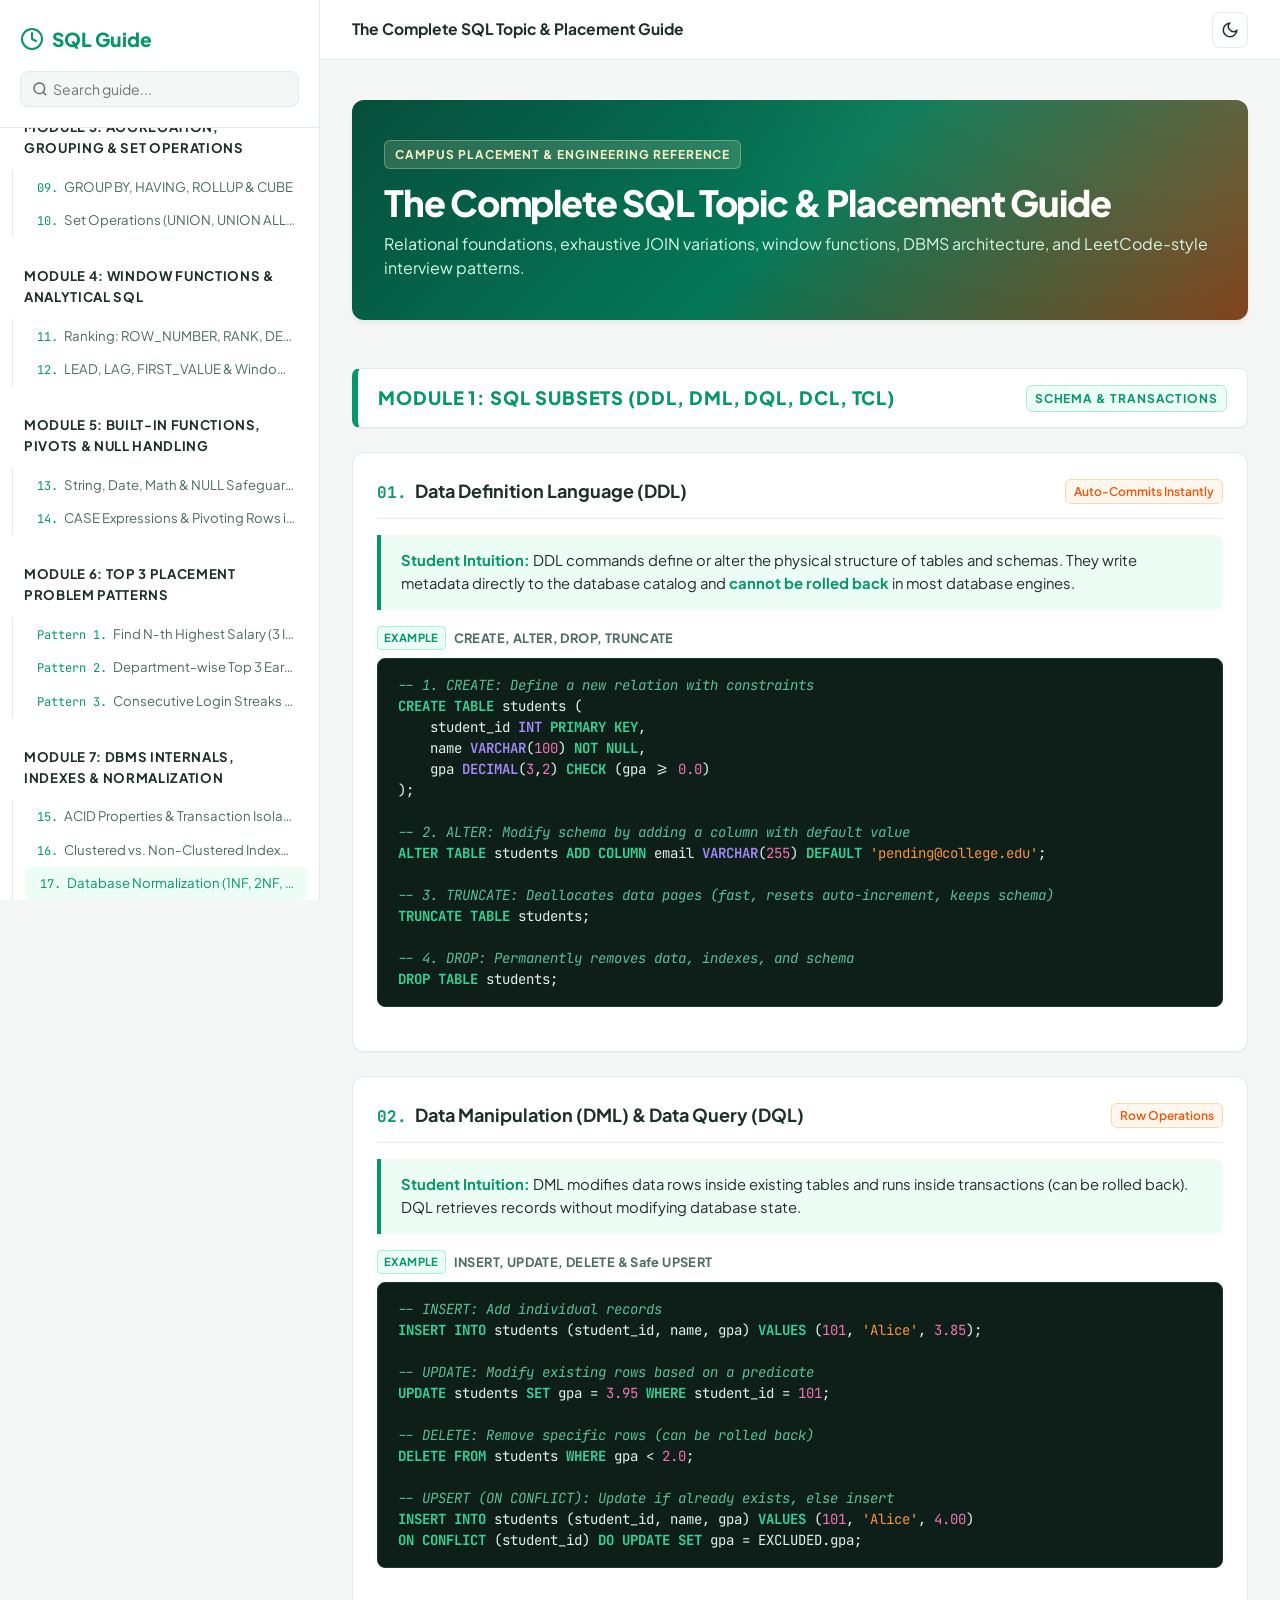
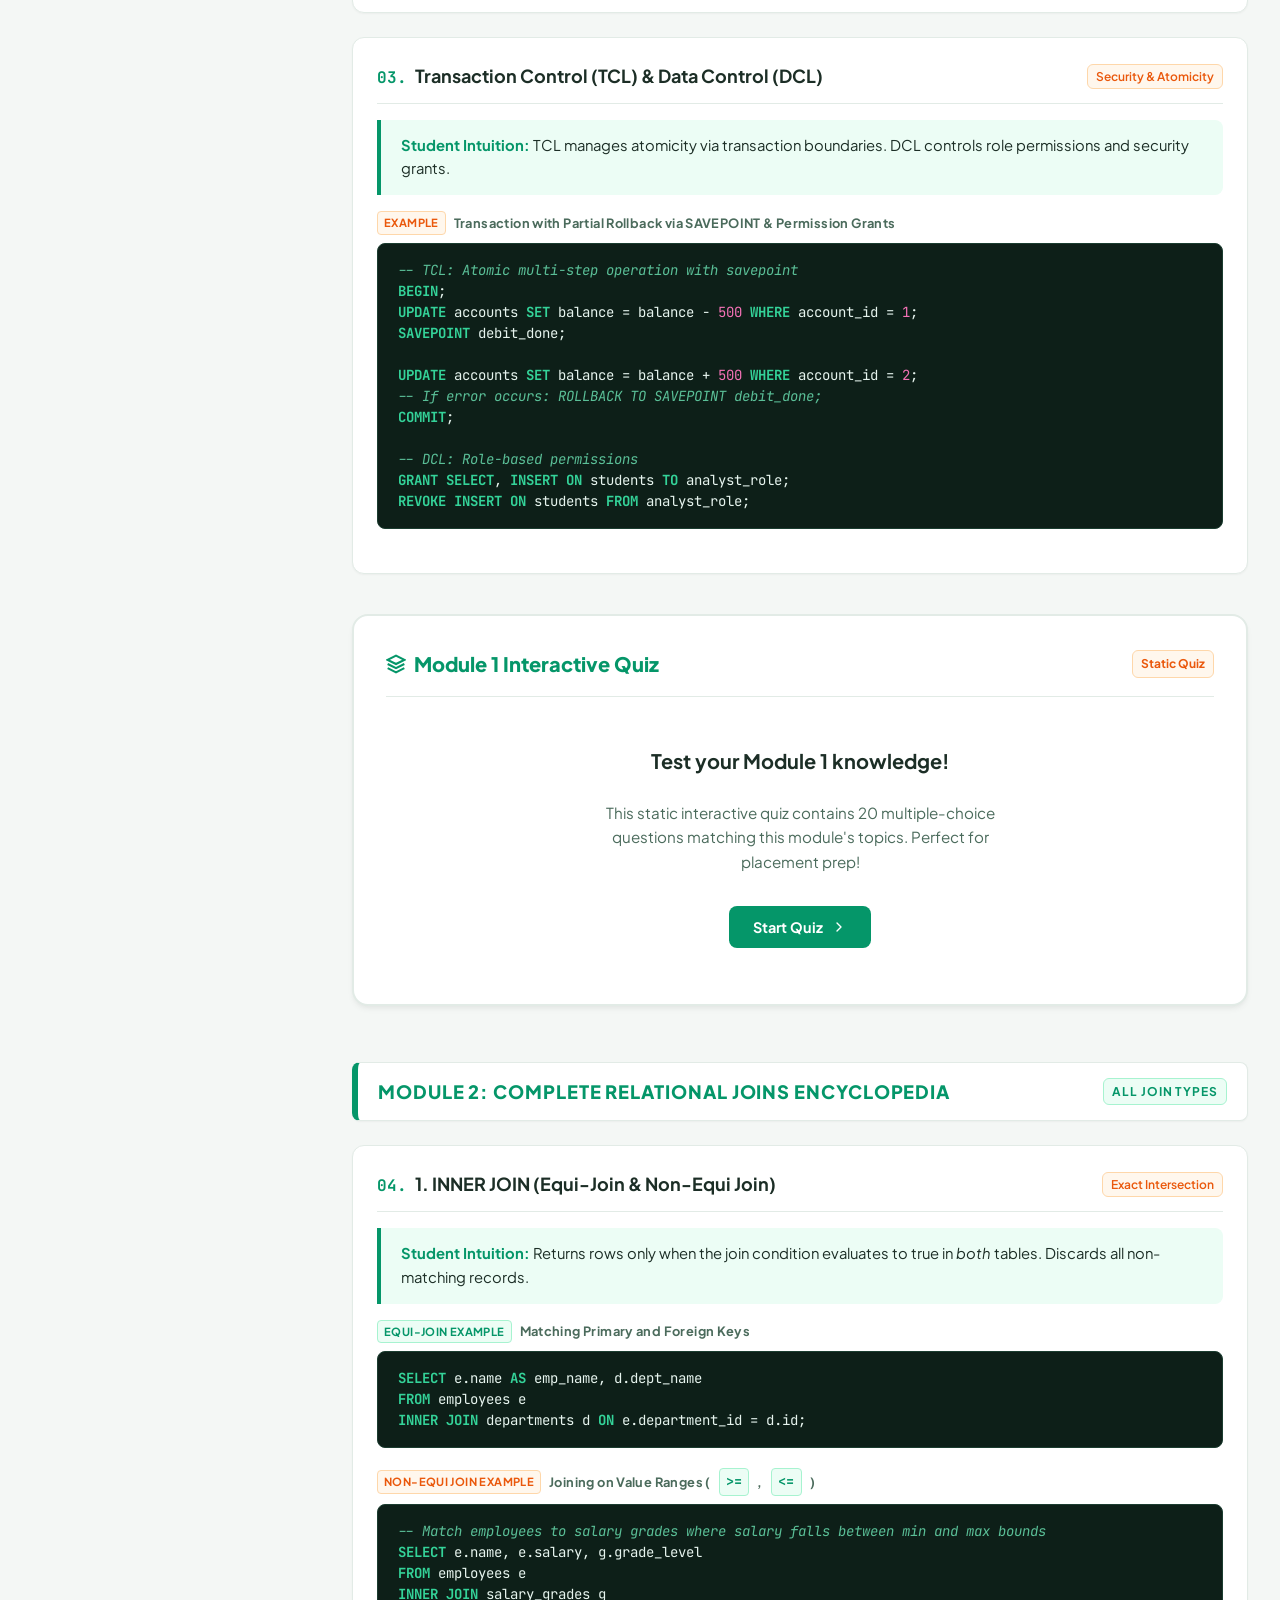
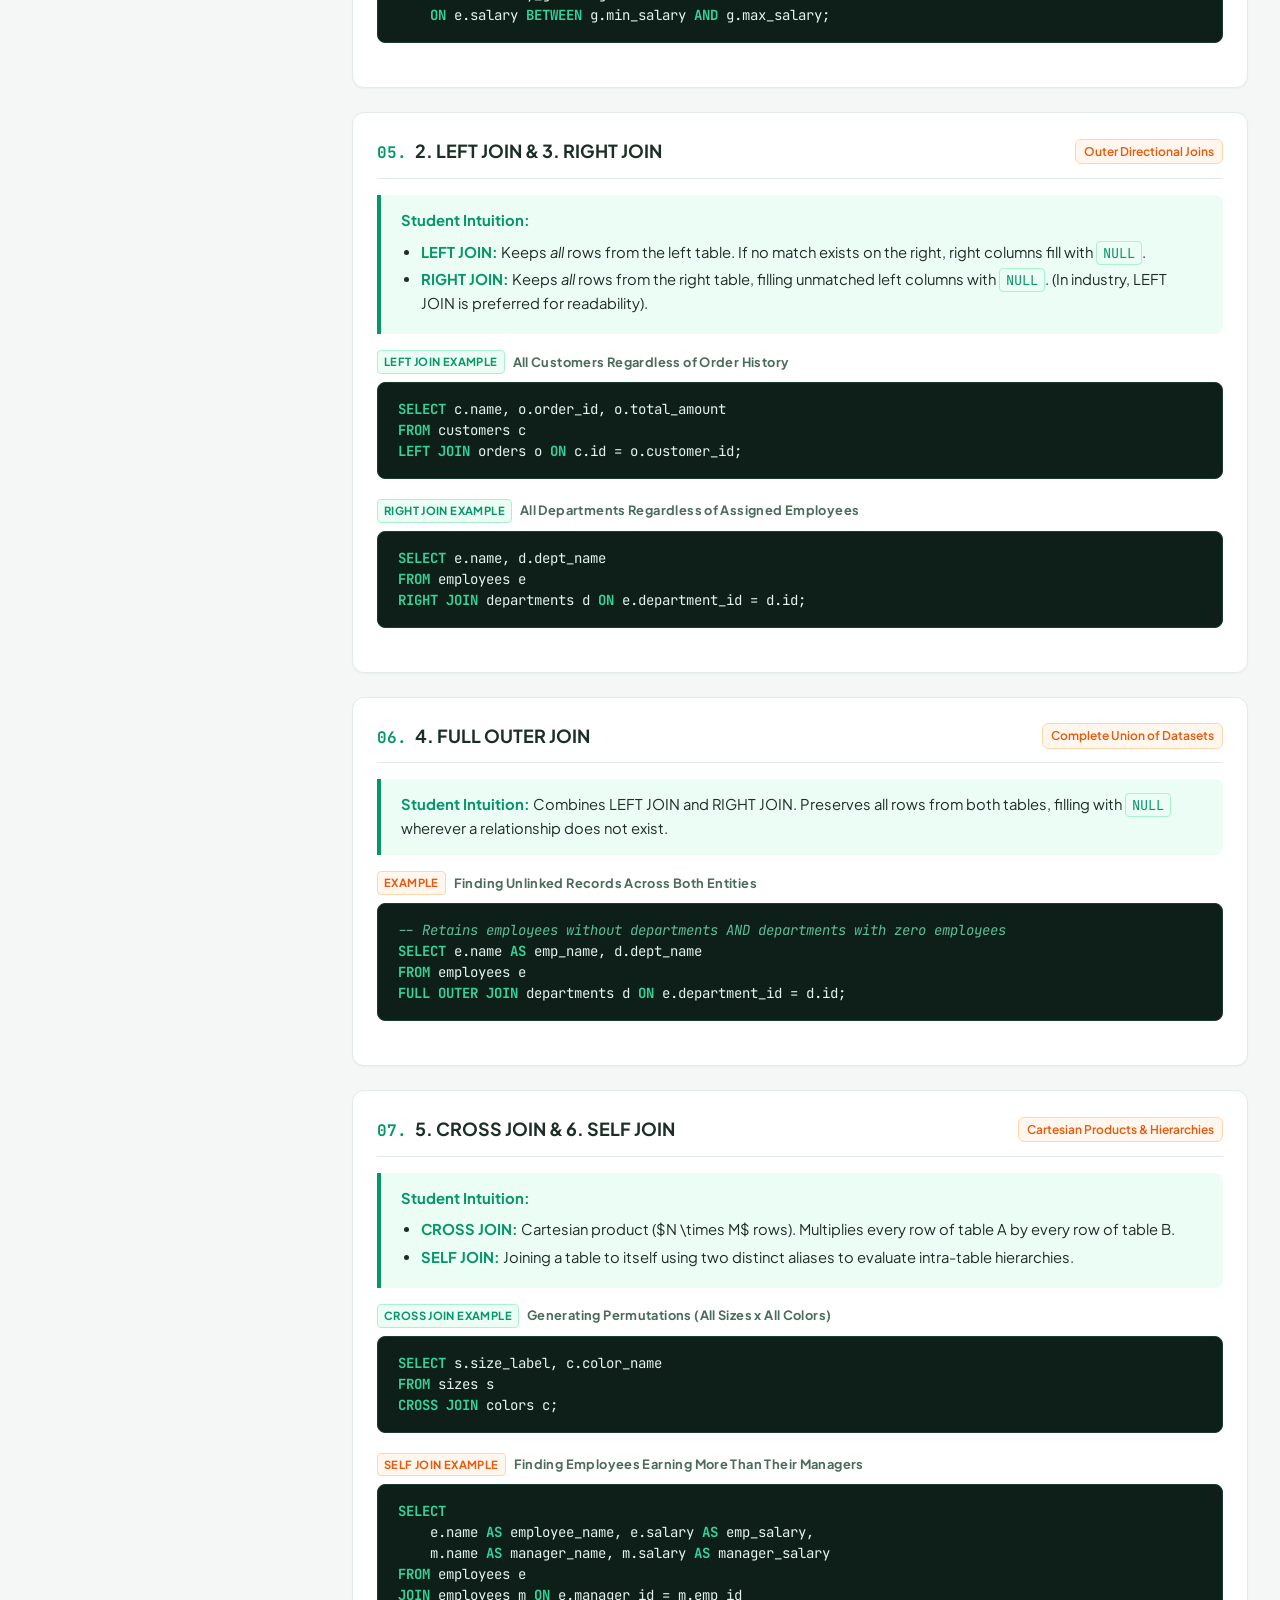
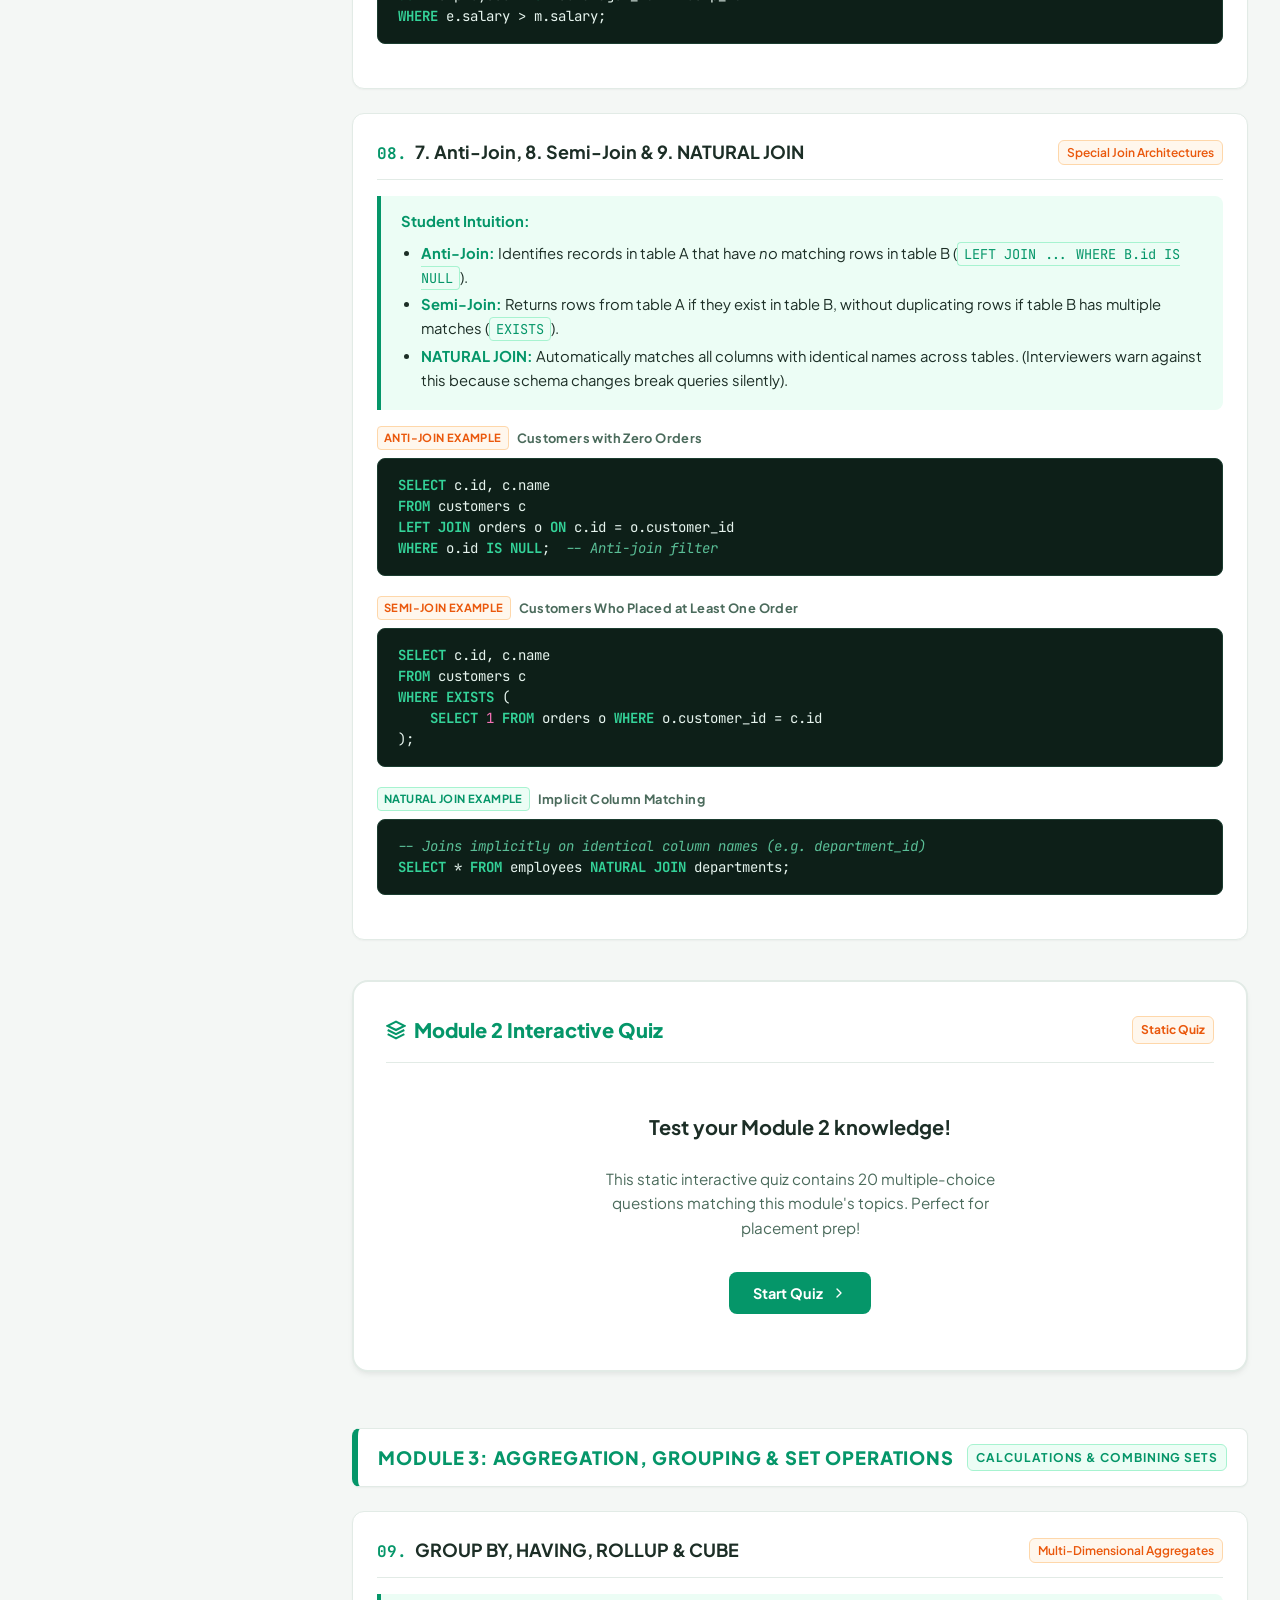
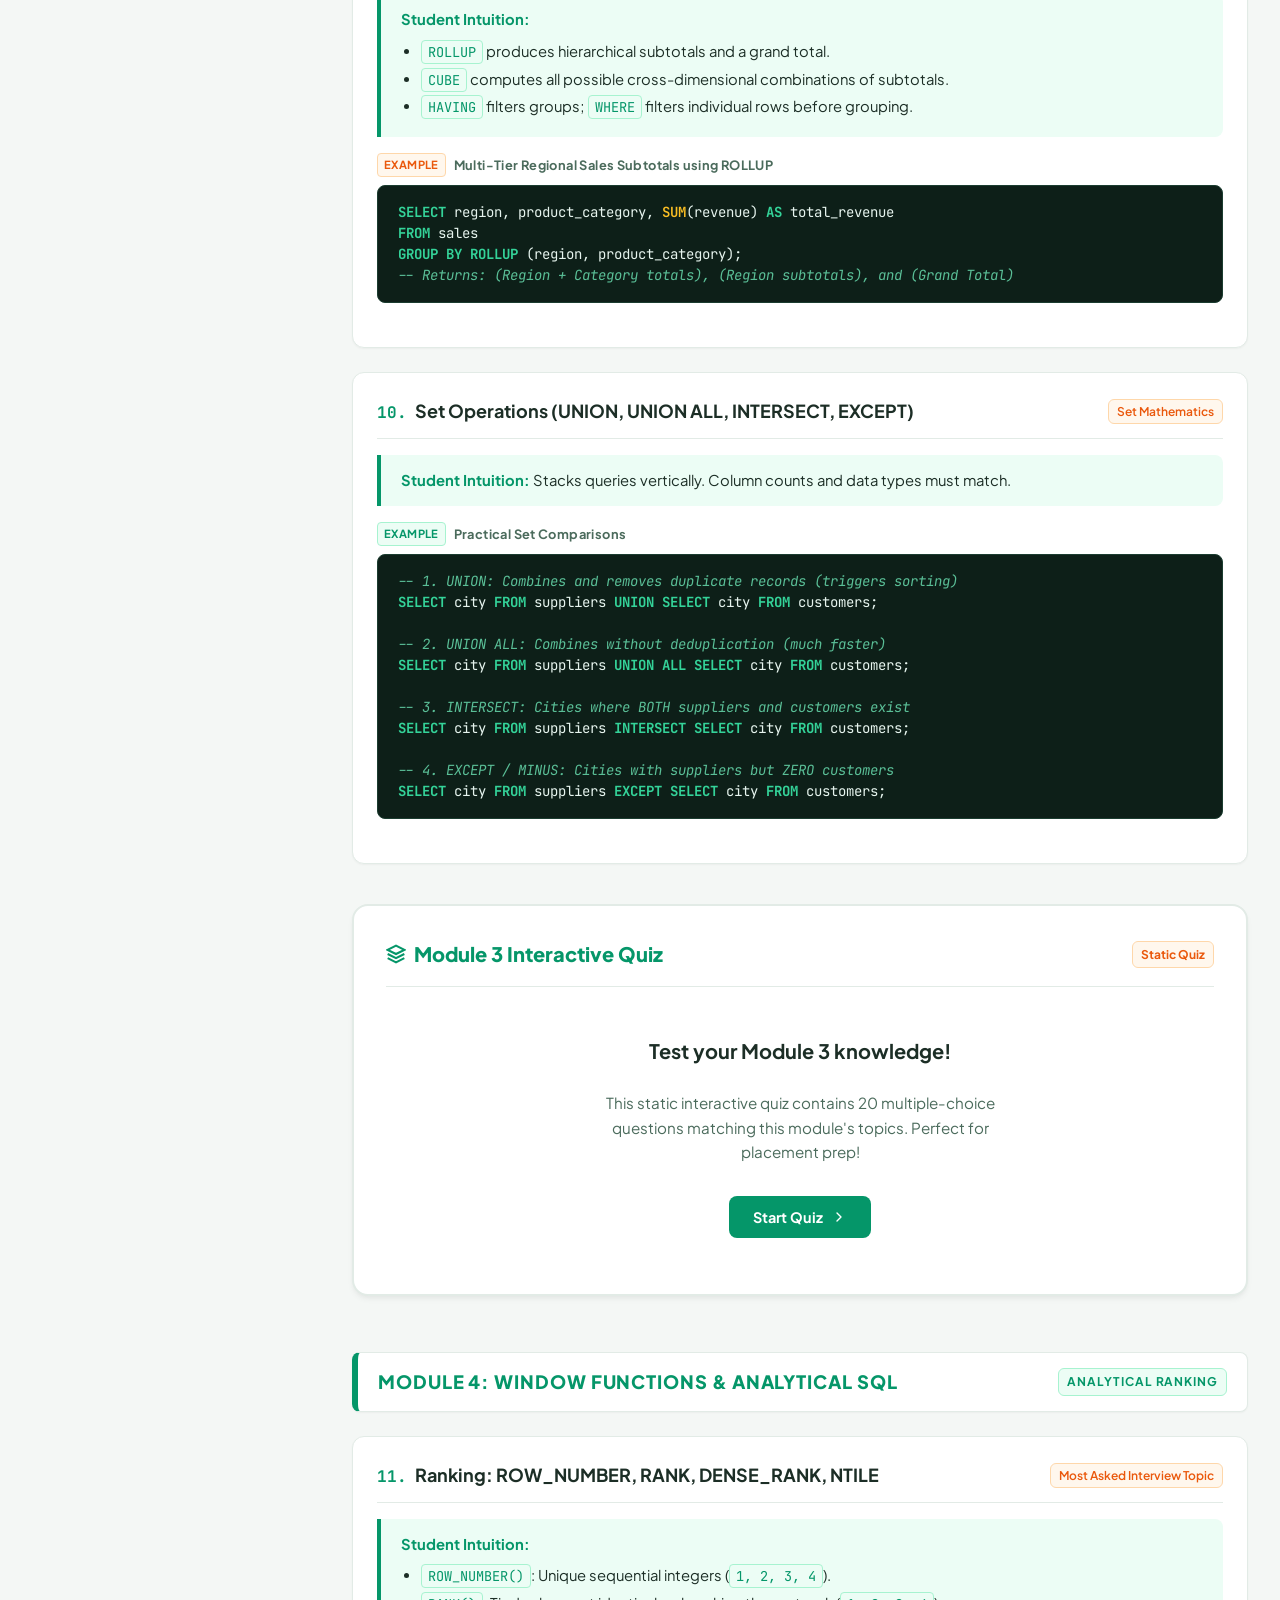
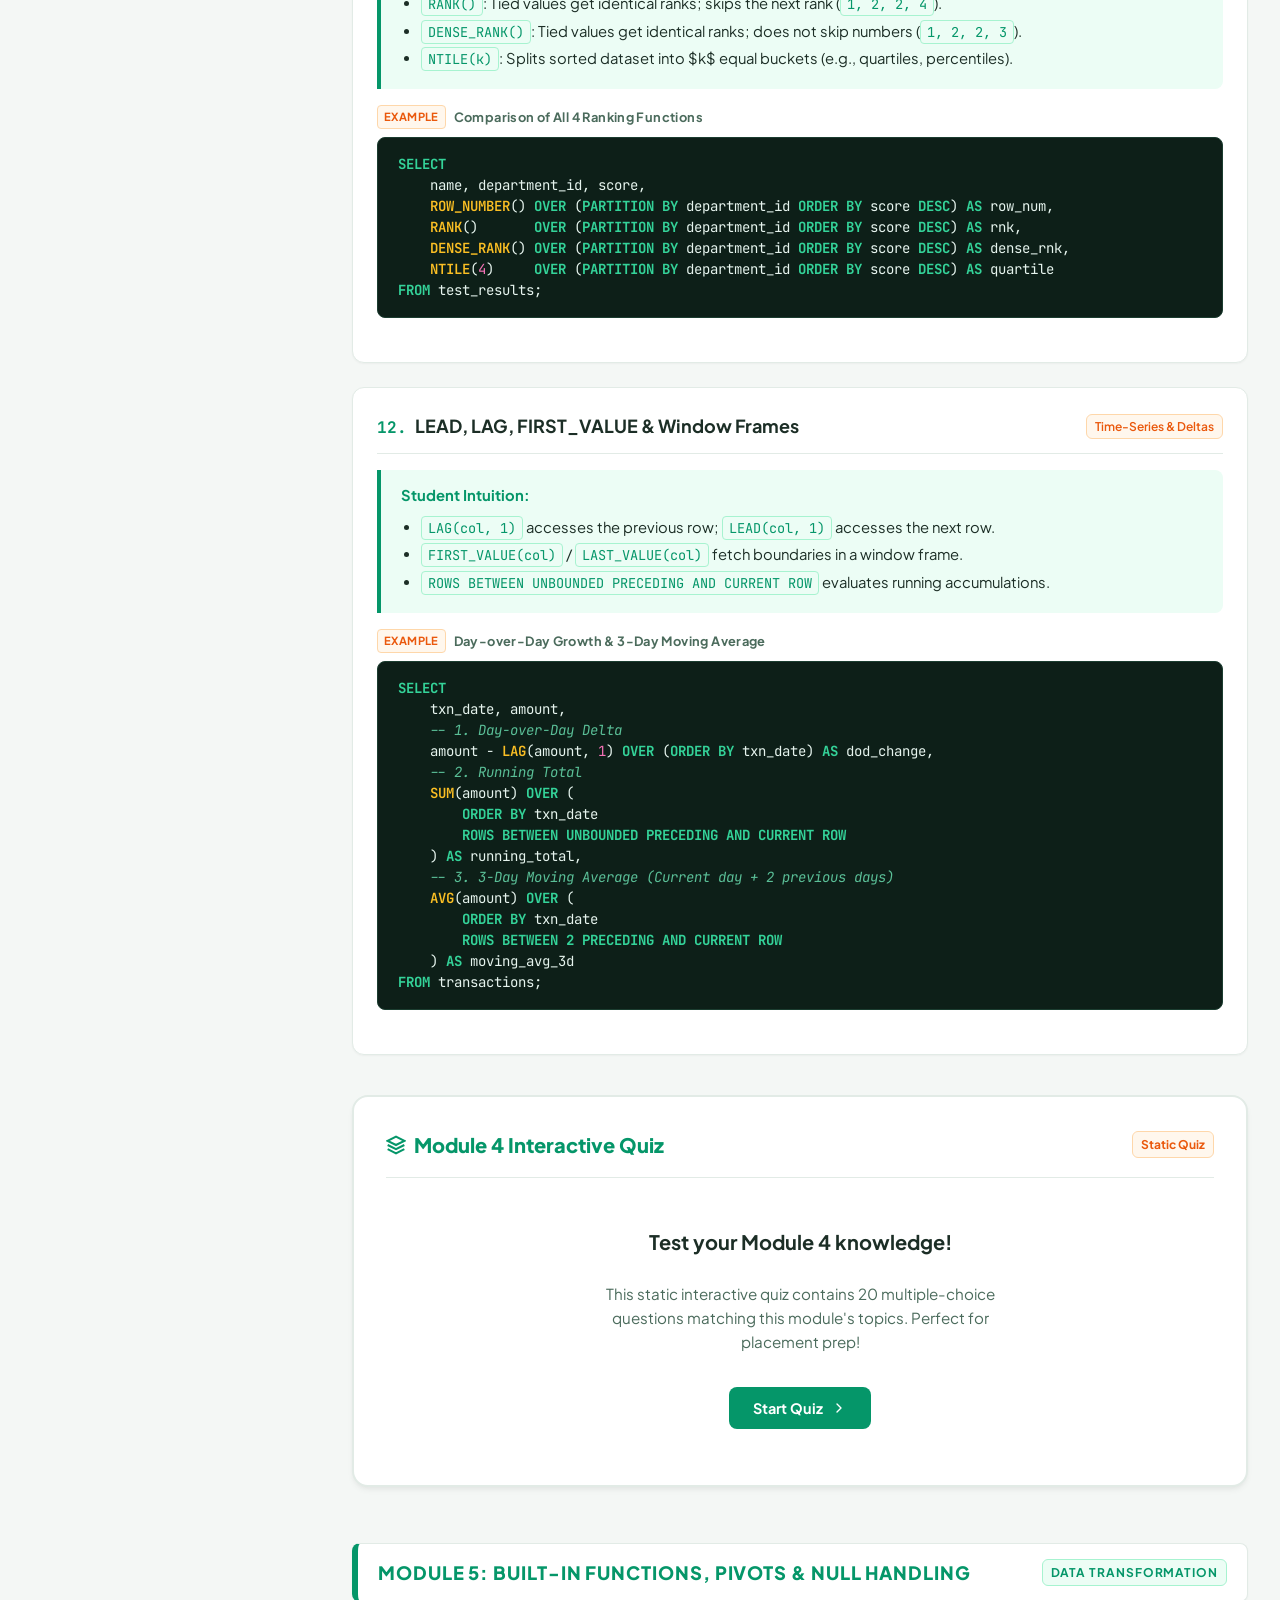
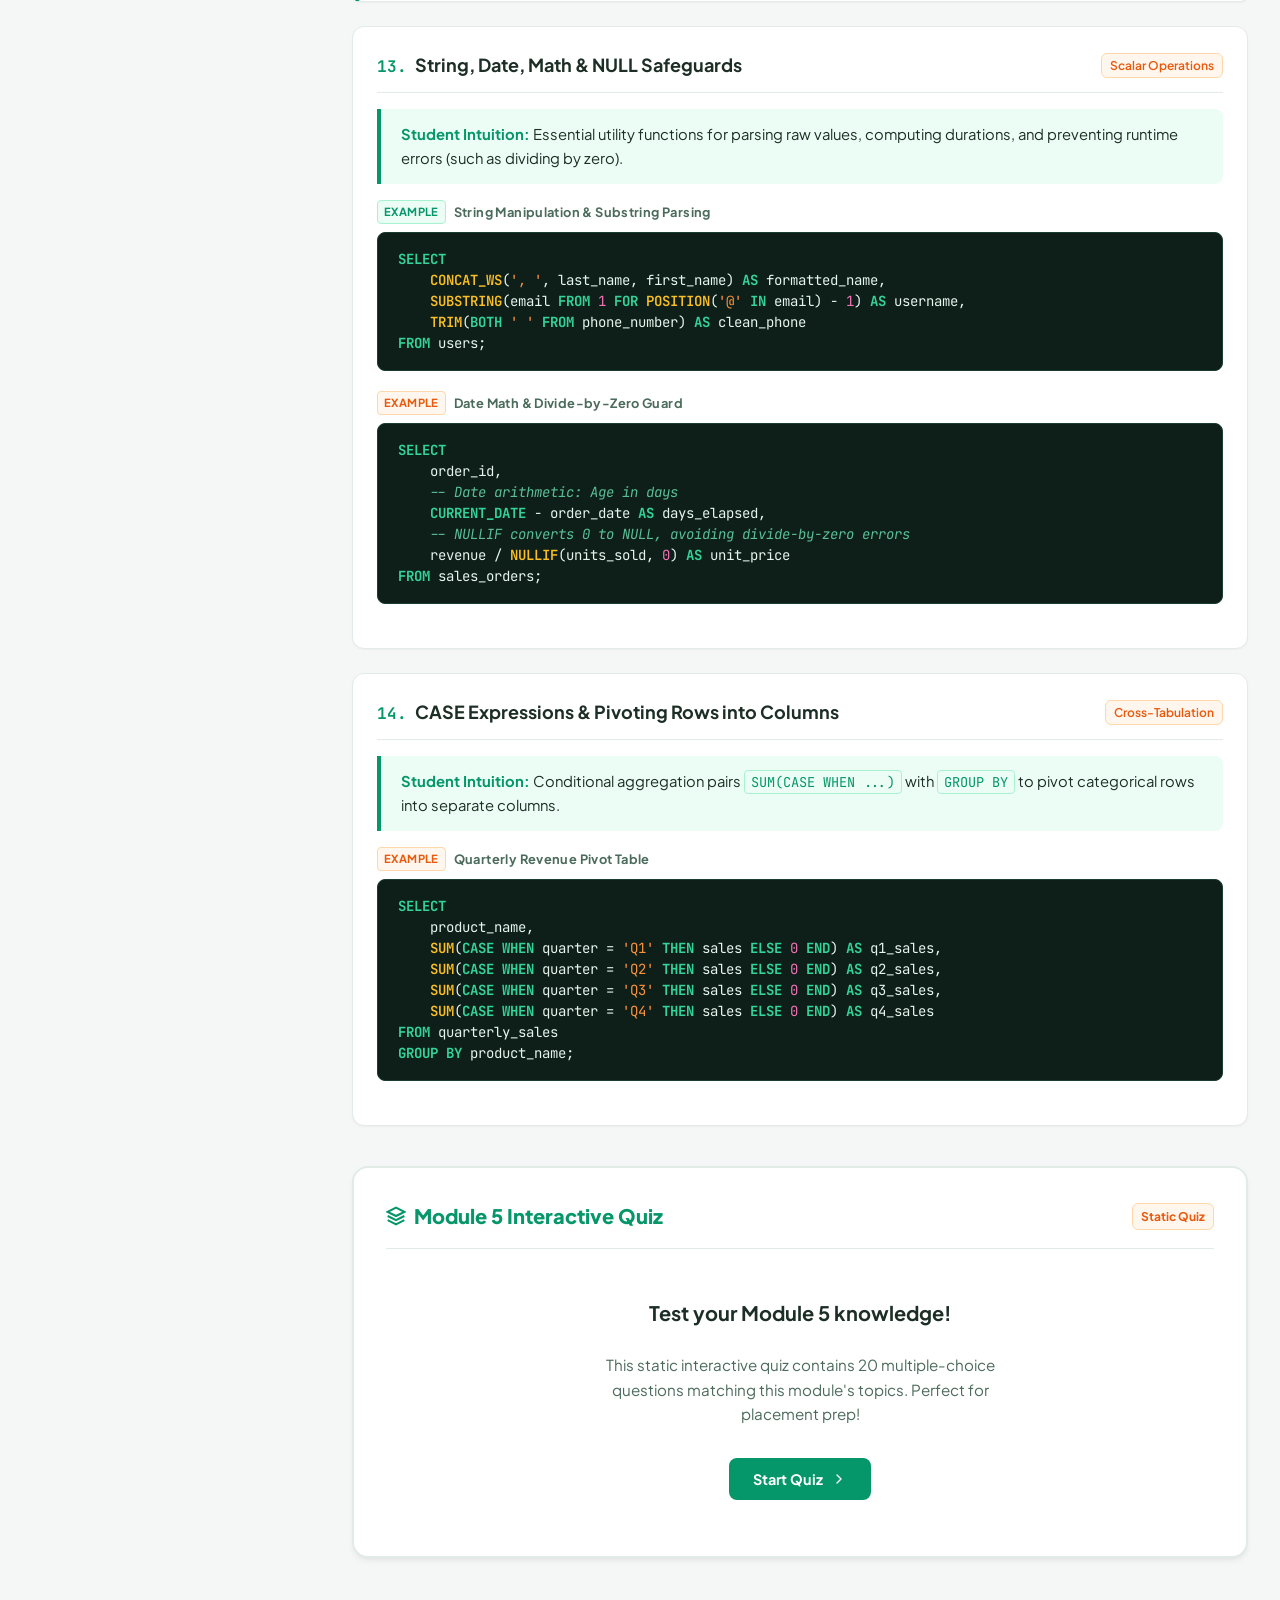
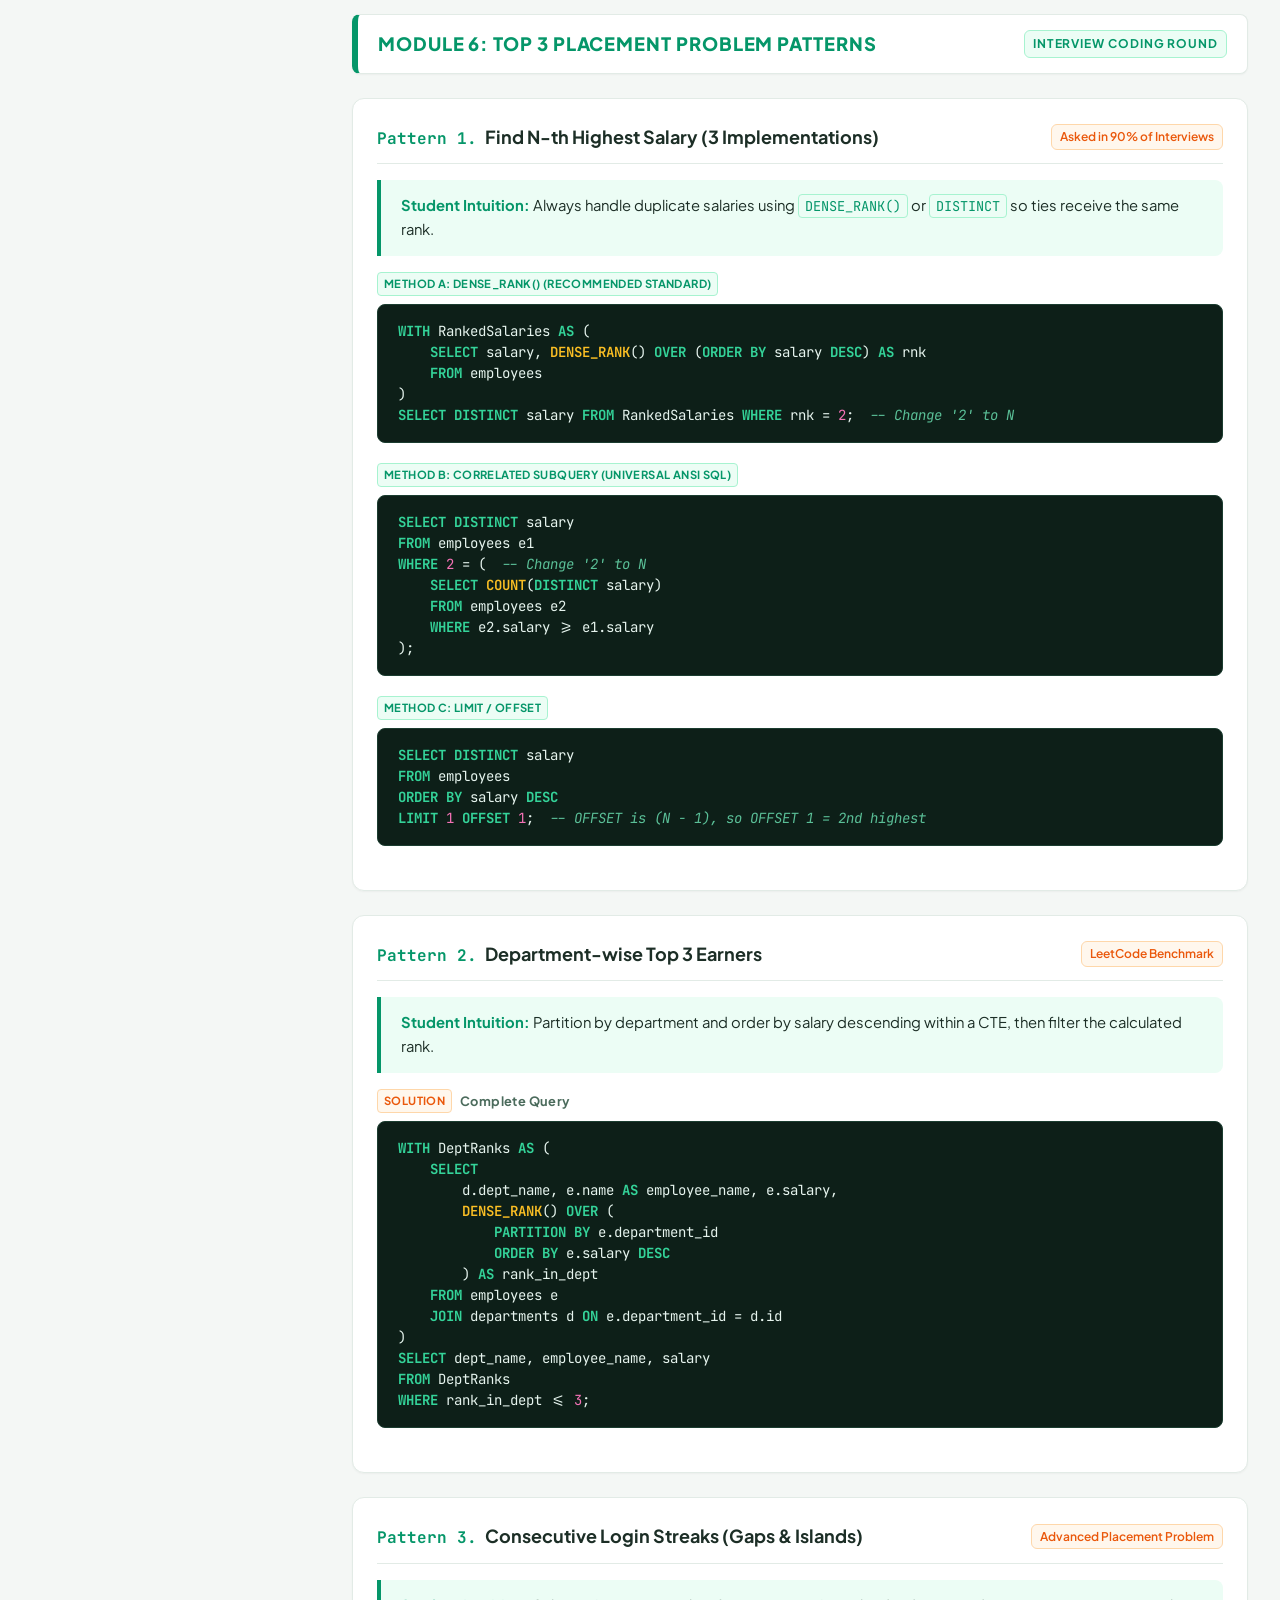
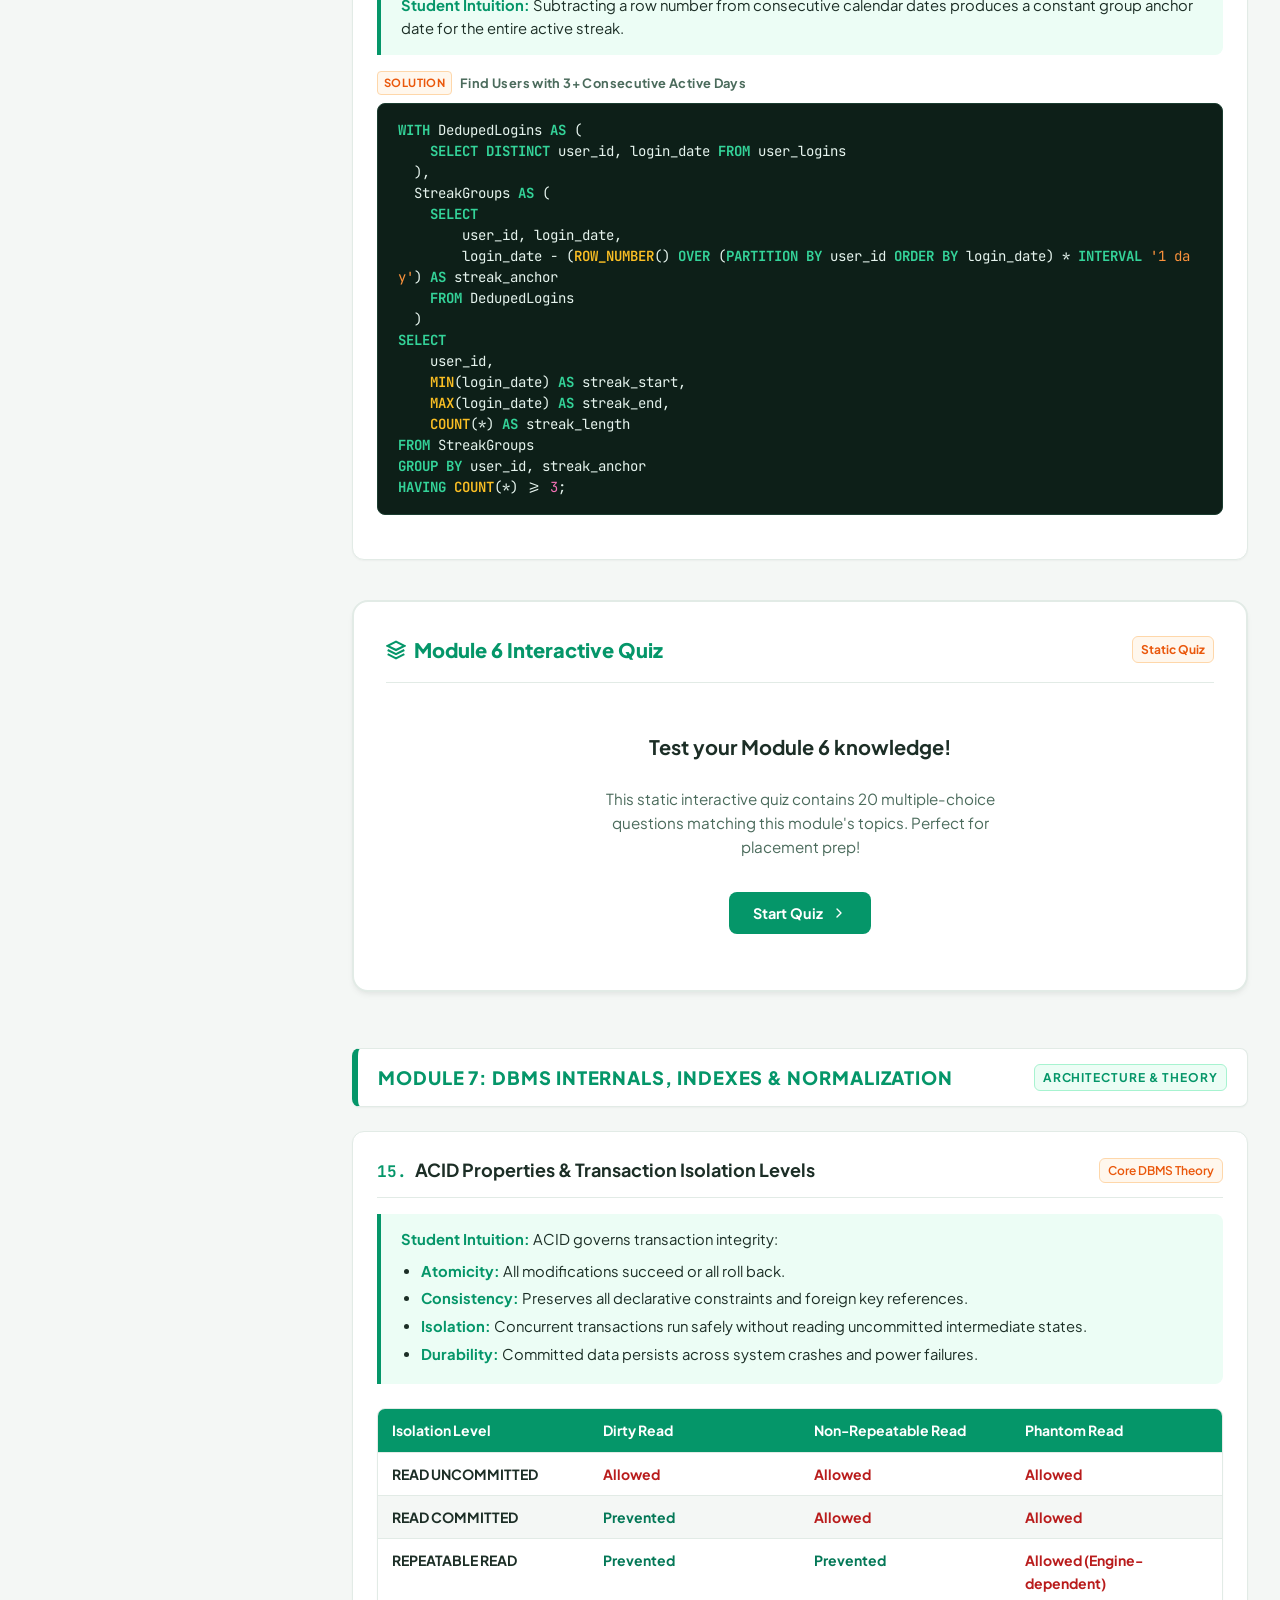
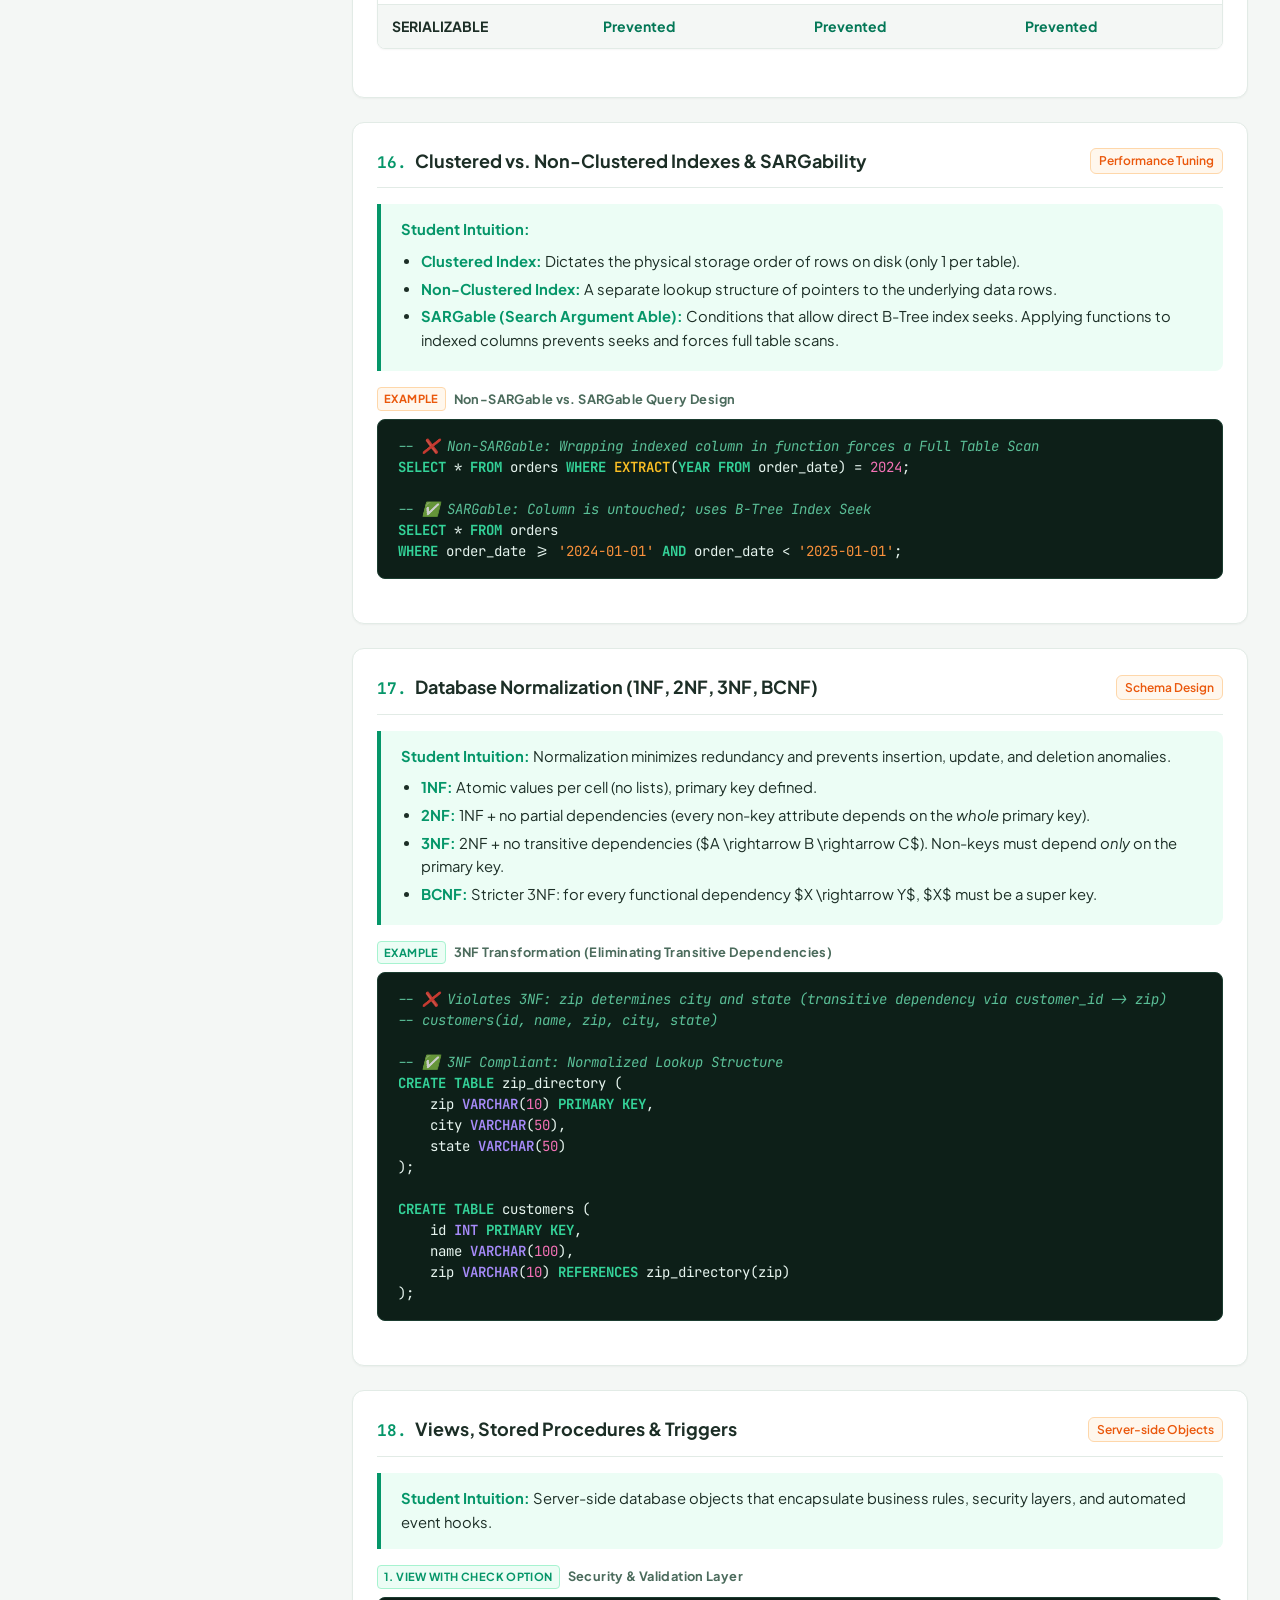
==== commit d331da91: "Refactor: Extract inline CSS into style.css and update stylesheet link" ====
--- a/index.html
+++ b/index.html
@@ -5,1295 +5,7 @@
     <meta charset="UTF-8">
     <meta name="viewport" content="width=device-width, initial-scale=1.0">
     <title>SQL Topic & Placement Guide</title>
-    <style>
-        @import url('https://fonts.googleapis.com/css2?family=Plus+Jakarta+Sans:wght@400;500;600;700;800&family=JetBrains+Mono:wght@400;500;600;700&display=swap');
-
-        :root {
-            --font-main: 'Plus Jakarta Sans', -apple-system, BlinkMacSystemFont, "Segoe UI", Roboto, sans-serif;
-            --font-mono: 'JetBrains Mono', monospace;
-
-            /* Light Theme */
-            --bg-app: #f4f7f5;
-            --bg-card: #ffffff;
-            --bg-sidebar: #ffffff;
-            --border-color: #e2ebe6;
-            --text-main: #1c2e26;
-            --text-muted: #4b6b5c;
-
-            --primary: #059669;
-            --primary-hover: #047857;
-            --primary-light: #ecfdf5;
-            --primary-border: #a7f3d0;
-
-            --accent-warm: #ea580c;
-            --accent-warm-light: #fff7ed;
-            --accent-warm-border: #fed7aa;
-
-            --bg-pre: #0d1f18;
-            --border-pre: #1b3d30;
-            --text-pre: #e6f4ee;
-
-            --shadow-sm: 0 1px 2px 0 rgba(0, 0, 0, 0.04);
-            --shadow-md: 0 4px 6px -1px rgba(0, 0, 0, 0.05), 0 2px 4px -1px rgba(0, 0, 0, 0.03);
-            --shadow-lg: 0 10px 15px -3px rgba(0, 0, 0, 0.05), 0 4px 6px -2px rgba(0, 0, 0, 0.02);
-        }
-
-        [data-theme="dark"] {
-            /* Dark Theme */
-            --bg-app: #080d0a;
-            --bg-card: #111a15;
-            --bg-sidebar: #0e1612;
-            --border-color: #1c2b23;
-            --text-main: #e2e8f0;
-            --text-muted: #8ca699;
-
-            --primary: #10b981;
-            --primary-hover: #34d399;
-            --primary-light: #063c2e;
-            --primary-border: #047857;
-
-            --accent-warm: #f97316;
-            --accent-warm-light: #3c140a;
-            --accent-warm-border: #7c2d12;
-
-            --bg-pre: #050a08;
-            --border-pre: #11221b;
-            --text-pre: #ecfdf5;
-
-            --shadow-sm: 0 1px 2px 0 rgba(0, 0, 0, 0.2);
-            --shadow-md: 0 4px 6px -1px rgba(0, 0, 0, 0.3), 0 2px 4px -1px rgba(0, 0, 0, 0.2);
-            --shadow-lg: 0 10px 15px -3px rgba(0, 0, 0, 0.4), 0 4px 6px -2px rgba(0, 0, 0, 0.3);
-        }
-
-        *,
-        *::before,
-        *::after {
-            box-sizing: border-box;
-        }
-
-        html {
-            scroll-behavior: smooth;
-            font-size: 16px;
-        }
-
-        body {
-            font-family: var(--font-main);
-            color: var(--text-main);
-            background-color: var(--bg-app);
-            line-height: 1.6;
-            font-size: 0.975rem;
-            margin: 0;
-            padding: 0;
-            transition: background-color 0.3s, color 0.3s;
-            -webkit-print-color-adjust: exact;
-            print-color-adjust: exact;
-        }
-
-        /* Custom scrollbars */
-        ::-webkit-scrollbar {
-            width: 8px;
-            height: 8px;
-        }
-
-        ::-webkit-scrollbar-track {
-            background: transparent;
-        }
-
-        ::-webkit-scrollbar-thumb {
-            background: var(--border-color);
-            border-radius: 4px;
-        }
-
-        ::-webkit-scrollbar-thumb:hover {
-            background: var(--text-muted);
-        }
-
-        /* Application Layout */
-        .app-container {
-            display: flex;
-            min-height: 100vh;
-        }
-
-        /* Sidebar Navigation */
-        .sidebar-wrapper {
-            width: 320px;
-            background: var(--bg-sidebar);
-            border-right: 1px solid var(--border-color);
-            position: fixed;
-            top: 0;
-            bottom: 0;
-            left: 0;
-            display: flex;
-            flex-direction: column;
-            z-index: 100;
-            transition: transform 0.3s cubic-bezier(0.4, 0, 0.2, 1), background-color 0.3s, border-color 0.3s;
-        }
-
-        .sidebar-header {
-            padding: 1.5rem 1.25rem 0.5rem 1.25rem;
-            border-bottom: 1px solid var(--border-color);
-        }
-
-        .logo-area {
-            display: flex;
-            align-items: center;
-            gap: 8px;
-            font-weight: 800;
-            font-size: 1.2rem;
-            color: var(--primary);
-            margin-bottom: 1rem;
-        }
-
-        .logo-icon {
-            stroke: var(--primary);
-        }
-
-        .close-sidebar-btn {
-            display: none;
-            position: absolute;
-            top: 1.5rem;
-            right: 1.25rem;
-            background: none;
-            border: none;
-            color: var(--text-muted);
-            cursor: pointer;
-        }
-
-        /* Search box */
-        .search-box {
-            position: relative;
-            margin-bottom: 0.75rem;
-        }
-
-        .search-box input {
-            width: 100%;
-            background: var(--bg-app);
-            border: 1px solid var(--border-color);
-            color: var(--text-main);
-            padding: 0.5rem 0.75rem 0.5rem 2rem;
-            border-radius: 8px;
-            font-size: 0.875rem;
-            font-family: var(--font-main);
-            transition: all 0.2s ease;
-        }
-
-        .search-box input:focus {
-            outline: none;
-            border-color: var(--primary);
-            box-shadow: 0 0 0 3px var(--primary-light);
-        }
-
-        .search-icon {
-            position: absolute;
-            left: 0.75rem;
-            top: 50%;
-            transform: translateY(-50%);
-            color: var(--text-muted);
-            pointer-events: none;
-        }
-
-        /* Table of Contents */
-        .toc-nav {
-            padding: 1.25rem 0.75rem;
-            overflow-y: auto;
-            flex: 1;
-        }
-
-        .toc-module-group {
-            margin-bottom: 1.25rem;
-        }
-
-        .toc-module-link {
-            display: block;
-            font-weight: 700;
-            font-size: 0.825rem;
-            color: var(--text-main);
-            text-decoration: none;
-            padding: 0.5rem 0.75rem;
-            border-radius: 6px;
-            transition: all 0.2s ease;
-            text-transform: uppercase;
-            letter-spacing: 0.05em;
-        }
-
-        .toc-module-link:hover,
-        .toc-module-link.active {
-            background: var(--primary-light);
-            color: var(--primary);
-        }
-
-        .toc-topic-list {
-            list-style: none;
-            padding-left: 0.75rem;
-            margin: 0.25rem 0 0 0;
-            border-left: 1px solid var(--border-color);
-        }
-
-        .toc-topic-link {
-            display: block;
-            font-size: 0.825rem;
-            color: var(--text-muted);
-            text-decoration: none;
-            padding: 0.35rem 0.75rem;
-            border-radius: 6px;
-            transition: all 0.2s ease;
-            white-space: nowrap;
-            overflow: hidden;
-            text-overflow: ellipsis;
-        }
-
-        .toc-topic-num {
-            font-family: var(--font-mono);
-            font-size: 0.75rem;
-            margin-right: 0.25rem;
-            color: var(--primary);
-        }
-
-        .toc-topic-link:hover,
-        .toc-topic-link.active {
-            color: var(--primary);
-            background: var(--primary-light);
-            padding-left: 0.95rem;
-        }
-        /* Main Wrapper */
-        .main-wrapper {
-            flex: 1;
-            margin-left: 320px;
-            display: flex;
-            flex-direction: column;
-            min-width: 0;
-        }
-
-        /* Top Navigation Bar */
-        .top-nav {
-            height: 60px;
-            background: var(--bg-card);
-            border-bottom: 1px solid var(--border-color);
-            display: flex;
-            align-items: center;
-            justify-content: space-between;
-            padding: 0 2rem;
-            position: sticky;
-            top: 0;
-            z-index: 90;
-            transition: background-color 0.3s, border-color 0.3s;
-        }
-
-        .nav-left {
-            display: flex;
-            align-items: center;
-            gap: 12px;
-        }
-
-        .menu-btn {
-            display: none;
-            background: none;
-            border: 1px solid var(--border-color);
-            color: var(--text-main);
-            padding: 6px;
-            border-radius: 6px;
-            cursor: pointer;
-            align-items: center;
-            justify-content: center;
-        }
-
-        .nav-title {
-            font-weight: 700;
-            color: var(--text-main);
-        }
-
-        .nav-actions {
-            display: flex;
-            align-items: center;
-            gap: 12px;
-        }
-
-        .theme-btn {
-            background: none;
-            border: 1px solid var(--border-color);
-            color: var(--text-main);
-            padding: 8px;
-            border-radius: 8px;
-            cursor: pointer;
-            transition: all 0.2s;
-            display: flex;
-            align-items: center;
-            justify-content: center;
-        }
-
-        .theme-btn:hover {
-            background: var(--bg-app);
-            border-color: var(--text-muted);
-        }
-
-        .sun-icon {
-            display: none;
-        }
-
-        .moon-icon {
-            display: block;
-        }
-
-        [data-theme="dark"] .sun-icon {
-            display: block;
-        }
-
-        [data-theme="dark"] .moon-icon {
-            display: none;
-        }
-
-        /* Content Area */
-        .content-container {
-            padding: 2.5rem 2rem;
-            max-width: 960px;
-            margin: 0 auto;
-            width: 100%;
-        }
-
-        /* Document Hero Header */
-        .doc-hero {
-            background: linear-gradient(135deg, #064e3b 0%, #047857 50%, #78350f 100%);
-            border-radius: 12px;
-            padding: 2.5rem 2rem;
-            color: #ffffff;
-            margin-bottom: 2rem;
-            box-shadow: var(--shadow-md);
-            position: relative;
-            overflow: hidden;
-        }
-
-        .doc-hero::after {
-            content: "";
-            position: absolute;
-            top: 0;
-            left: 0;
-            right: 0;
-            bottom: 0;
-            background: radial-gradient(circle at top right, rgba(254, 243, 199, 0.12) 0%, transparent 60%);
-            pointer-events: none;
-        }
-
-        .doc-badge {
-            display: inline-block;
-            background: rgba(254, 243, 199, 0.15);
-            border: 1px solid rgba(254, 243, 199, 0.3);
-            color: #fef3c7;
-            font-size: 0.75rem;
-            font-weight: 700;
-            text-transform: uppercase;
-            letter-spacing: 0.08em;
-            padding: 4px 10px;
-            border-radius: 6px;
-            margin-bottom: 0.75rem;
-        }
-
-        .doc-title {
-            font-size: 2.25rem;
-            font-weight: 800;
-            letter-spacing: -0.03em;
-            margin: 0 0 0.5rem 0;
-            line-height: 1.2;
-        }
-
-        .doc-subtitle {
-            font-size: 1rem;
-            color: #d1fae5;
-            font-weight: 400;
-            margin: 0;
-            line-height: 1.5;
-        }
-
-        /* Module Section Headers */
-        .module-header {
-            display: flex;
-            align-items: center;
-            justify-content: space-between;
-            background: var(--bg-card);
-            border: 1px solid var(--border-color);
-            border-left: 6px solid var(--primary);
-            border-radius: 8px;
-            padding: 0.875rem 1.25rem;
-            font-size: 1.15rem;
-            font-weight: 800;
-            color: var(--primary);
-            text-transform: uppercase;
-            letter-spacing: 0.05em;
-            margin: 3rem 0 1.5rem 0;
-            box-shadow: var(--shadow-sm);
-            transition: all 0.3s ease;
-            scroll-margin-top: 80px;
-            /* Offset for sticky nav */
-        }
-
-        .module-tag {
-            font-size: 0.75rem;
-            font-weight: 700;
-            padding: 3px 8px;
-            border-radius: 6px;
-            background: var(--primary-light);
-            color: var(--primary);
-            border: 1px solid var(--primary-border);
-        }
-
-        /* Topic Cards */
-        .topic-card {
-            background: var(--bg-card);
-            border: 1px solid var(--border-color);
-            border-radius: 12px;
-            padding: 1.5rem;
-            margin-bottom: 1.5rem;
-            box-shadow: var(--shadow-sm);
-            transition: all 0.3s ease;
-            scroll-margin-top: 80px;
-            /* Offset for sticky nav */
-        }
-
-        .topic-card:hover {
-            box-shadow: var(--shadow-md);
-            border-color: var(--primary-border);
-        }
-
-        .topic-top-bar {
-            display: flex;
-            justify-content: space-between;
-            align-items: center;
-            border-bottom: 1px solid var(--border-color);
-            padding-bottom: 0.75rem;
-            margin-bottom: 1rem;
-        }
-
-        .topic-num {
-            font-family: var(--font-mono);
-            font-size: 1rem;
-            font-weight: 700;
-            color: var(--primary);
-            margin-right: 8px;
-        }
-
-        .topic-heading {
-            font-size: 1.125rem;
-            font-weight: 700;
-            color: var(--text-main);
-        }
-
-        .topic-meta {
-            font-size: 0.75rem;
-            font-weight: 600;
-            color: var(--accent-warm);
-            background: var(--accent-warm-light);
-            border: 1px solid var(--accent-warm-border);
-            padding: 2px 8px;
-            border-radius: 6px;
-        }
-
-        /* Intuition and Trap Boxes */
-        .intuition-box {
-            background: var(--primary-light);
-            border-left: 4px solid var(--primary);
-            padding: 0.875rem 1.25rem;
-            margin-bottom: 1rem;
-            font-size: 0.925rem;
-            color: var(--text-main);
-            border-radius: 0 8px 8px 0;
-            transition: all 0.3s ease;
-        }
-
-        .intuition-box strong {
-            color: var(--primary);
-        }
-
-        .interview-trap {
-            background: var(--accent-warm-light);
-            border-left: 4px solid var(--accent-warm);
-            color: var(--text-main);
-            padding: 0.875rem 1.25rem;
-            font-size: 0.925rem;
-            border-radius: 0 8px 8px 0;
-            margin: 0.75rem 0 1rem 0;
-            transition: all 0.3s ease;
-        }
-
-        .interview-trap strong {
-            color: var(--accent-warm);
-        }
-
-        /* Code Section Labels */
-        .code-section-header {
-            display: flex;
-            align-items: center;
-            gap: 8px;
-            font-size: 0.8rem;
-            font-weight: 700;
-            letter-spacing: 0.03em;
-            margin: 1rem 0 0.5rem 0;
-            color: var(--text-muted);
-        }
-
-        .badge-easy {
-            background: var(--primary-light);
-            color: var(--primary);
-            border: 1px solid var(--primary-border);
-            padding: 2px 6px;
-            border-radius: 4px;
-            font-size: 0.7rem;
-            text-transform: uppercase;
-        }
-
-        .badge-tricky {
-            background: var(--accent-warm-light);
-            color: var(--accent-warm);
-            border: 1px solid var(--accent-warm-border);
-            padding: 2px 6px;
-            border-radius: 4px;
-            font-size: 0.7rem;
-            text-transform: uppercase;
-        }
-
-        .code-wrapper {
-            position: relative;
-            margin: 0.5rem 0 1.25rem 0;
-        }
-
-        pre {
-            background: var(--bg-pre);
-            color: var(--text-pre);
-            border-radius: 8px;
-            padding: 1rem 1.25rem;
-            font-family: var(--font-mono);
-            font-size: 0.875rem;
-            line-height: 1.5;
-            margin: 0;
-            white-space: pre-wrap;
-            word-break: break-all;
-            border: 1px solid var(--border-pre);
-        }
-
-        .copy-code-btn {
-            position: absolute;
-            top: 10px;
-            right: 10px;
-            background: rgba(255, 255, 255, 0.08);
-            border: 1px solid rgba(255, 255, 255, 0.15);
-            color: #e6f4ee;
-            padding: 6px;
-            border-radius: 6px;
-            cursor: pointer;
-            display: flex;
-            align-items: center;
-            justify-content: center;
-            transition: all 0.2s ease;
-            opacity: 0;
-        }
-
-        .code-wrapper:hover .copy-code-btn {
-            opacity: 1;
-        }
-
-        .copy-code-btn:hover {
-            background: rgba(255, 255, 255, 0.18);
-            transform: scale(1.05);
-        }
-
-        .copy-code-btn.copied {
-            background: rgba(16, 185, 129, 0.2);
-            border-color: rgba(16, 185, 129, 0.4);
-        }
-
-        /* Code Syntax Highlighting */
-        .kw {
-            color: #34d399;
-            font-weight: 700;
-        }
-
-        .fn {
-            color: #fbbf24;
-            font-weight: 600;
-        }
-
-        .str {
-            color: #fb923c;
-        }
-
-        .cm {
-            color: #6ee7b7;
-            font-style: italic;
-            opacity: 0.8;
-        }
-
-        .num {
-            color: #f472b6;
-        }
-
-        .type {
-            color: #a78bfa;
-            font-weight: 600;
-        }
-
-        .code-inline {
-            font-family: var(--font-mono);
-            background: var(--primary-light);
-            color: var(--primary);
-            padding: 2px 6px;
-            border-radius: 4px;
-            font-size: 0.85rem;
-            border: 1px solid var(--primary-border);
-        }
-
-        /* Tables */
-        table {
-            width: 100%;
-            border-collapse: separate;
-            border-spacing: 0;
-            margin: 1.5rem 0;
-            font-size: 0.875rem;
-            background: var(--bg-card);
-            border: 1px solid var(--border-color);
-            border-radius: 8px;
-            overflow: hidden;
-            box-shadow: var(--shadow-sm);
-            transition: all 0.3s ease;
-        }
-
-        th {
-            background: var(--primary);
-            color: #ffffff;
-            font-weight: 700;
-            text-align: left;
-            padding: 10px 14px;
-            border-bottom: 1px solid var(--border-color);
-        }
-
-        td {
-            border-bottom: 1px solid var(--border-color);
-            padding: 10px 14px;
-            color: var(--text-main);
-            vertical-align: top;
-            transition: all 0.3s ease;
-        }
-
-        tr:last-child td {
-            border-bottom: none;
-        }
-
-        tr:nth-child(even) td {
-            background-color: var(--bg-app);
-        }
-
-        tr:hover td {
-            background-color: var(--primary-light);
-        }
-
-        .bullet-list {
-            margin: 0.5rem 0 0 0;
-            padding-left: 1.25rem;
-        }
-
-        .bullet-list li {
-            margin-bottom: 0.25rem;
-        }
-
-        /* Back to top button */
-        .back-to-top-btn {
-            position: fixed;
-            bottom: 2rem;
-            right: 2rem;
-            background: var(--primary);
-            color: #ffffff;
-            border: none;
-            padding: 10px;
-            border-radius: 50%;
-            cursor: pointer;
-            box-shadow: var(--shadow-lg);
-            transition: all 0.2s ease;
-            display: none;
-            align-items: center;
-            justify-content: center;
-            z-index: 1000;
-        }
-
-        .back-to-top-btn:hover {
-            background: var(--primary-hover);
-            transform: translateY(-3px);
-        }
-
-        /* Footer */
-        .site-footer {
-            text-align: center;
-            padding: 1.5rem 1rem 2rem 1rem;
-            font-size: 0.8rem;
-            color: var(--text-muted);
-            border-top: 1px solid var(--border-color);
-            margin-top: 2rem;
-        }
-
-        /* Quiz Styling */
-        .quiz-card {
-            background: var(--bg-card);
-            border: 2px solid var(--border-color);
-            border-radius: 16px;
-            padding: 2rem;
-            margin: 2.5rem 0 3.5rem 0;
-            box-shadow: var(--shadow-md);
-            transition: all 0.3s ease;
-            position: relative;
-            overflow: hidden;
-        }
-        
-        .quiz-card:hover {
-            box-shadow: var(--shadow-lg);
-            border-color: var(--primary-border);
-        }
-
-        .quiz-header {
-            display: flex;
-            justify-content: space-between;
-            align-items: center;
-            margin-bottom: 1.5rem;
-            border-bottom: 1px solid var(--border-color);
-            padding-bottom: 1rem;
-        }
-
-        .quiz-title {
-            font-size: 1.25rem;
-            font-weight: 800;
-            color: var(--primary);
-            display: flex;
-            align-items: center;
-            gap: 8px;
-        }
-
-        .quiz-badge {
-            font-size: 0.75rem;
-            font-weight: 700;
-            background: var(--accent-warm-light);
-            color: var(--accent-warm);
-            border: 1px solid var(--accent-warm-border);
-            padding: 3px 8px;
-            border-radius: 6px;
-        }
-
-        .quiz-progress-container {
-            margin-bottom: 1.5rem;
-        }
-
-        .quiz-progress-text {
-            font-size: 0.85rem;
-            color: var(--text-muted);
-            margin-bottom: 0.5rem;
-            display: flex;
-            justify-content: space-between;
-            font-weight: 600;
-        }
-
-        .quiz-progress-bar {
-            height: 6px;
-            background: var(--border-color);
-            border-radius: 3px;
-            overflow: hidden;
-            position: relative;
-        }
-
-        .quiz-progress-fill {
-            height: 100%;
-            background: linear-gradient(90deg, var(--primary) 0%, var(--primary-hover) 100%);
-            border-radius: 3px;
-            transition: width 0.3s ease;
-            width: 0%;
-        }
-
-        .quiz-question-container {
-            margin-bottom: 1.5rem;
-        }
-
-        .quiz-question-text {
-            font-size: 1.1rem;
-            font-weight: 700;
-            line-height: 1.4;
-            color: var(--text-main);
-            margin-bottom: 1.25rem;
-        }
-
-        .quiz-question-code {
-            margin-bottom: 1.25rem;
-        }
-
-        .quiz-options-grid {
-            display: grid;
-            grid-template-columns: 1fr;
-            gap: 0.75rem;
-            margin-bottom: 1.5rem;
-        }
-
-        .quiz-option {
-            background: var(--bg-app);
-            border: 1px solid var(--border-color);
-            border-radius: 10px;
-            padding: 1rem 1.25rem;
-            text-align: left;
-            font-family: var(--font-main);
-            font-size: 0.95rem;
-            color: var(--text-main);
-            cursor: pointer;
-            transition: all 0.2s ease;
-            display: flex;
-            align-items: flex-start;
-            gap: 12px;
-            width: 100%;
-        }
-
-        .quiz-option:hover:not(:disabled) {
-            border-color: var(--primary);
-            background: var(--primary-light);
-            transform: translateY(-2px);
-        }
-
-        .quiz-option:focus {
-            outline: none;
-        }
-
-        .quiz-option-letter {
-            font-family: var(--font-mono);
-            font-weight: 700;
-            background: var(--border-color);
-            color: var(--text-muted);
-            width: 24px;
-            height: 24px;
-            border-radius: 6px;
-            display: flex;
-            align-items: center;
-            justify-content: center;
-            font-size: 0.8rem;
-            flex-shrink: 0;
-            transition: all 0.2s ease;
-        }
-
-        .quiz-option:hover:not(:disabled) .quiz-option-letter {
-            background: var(--primary);
-            color: white;
-        }
-
-        .quiz-option.correct {
-            border-color: #10b981;
-            background: #ecfdf5;
-        }
-        [data-theme="dark"] .quiz-option.correct {
-            border-color: #059669;
-            background: #064e3b;
-        }
-        .quiz-option.correct .quiz-option-letter {
-            background: #10b981;
-            color: white;
-        }
-
-        .quiz-option.incorrect {
-            border-color: #ef4444;
-            background: #fef2f2;
-        }
-        [data-theme="dark"] .quiz-option.incorrect {
-            border-color: #dc2626;
-            background: #450a0a;
-        }
-        .quiz-option.incorrect .quiz-option-letter {
-            background: #ef4444;
-            color: white;
-        }
-
-        .quiz-option.correct-reveal {
-            border-color: #10b981;
-            box-shadow: 0 0 0 1px #10b981;
-        }
-        [data-theme="dark"] .quiz-option.correct-reveal {
-            border-color: #059669;
-            box-shadow: 0 0 0 1px #059669;
-        }
-        .quiz-option.correct-reveal .quiz-option-letter {
-            background: #10b981;
-            color: white;
-        }
-
-        .quiz-option:disabled {
-            cursor: not-allowed;
-            opacity: 0.7;
-        }
-
-        .quiz-explanation-box {
-            background: var(--primary-light);
-            border-left: 4px solid var(--primary);
-            border-radius: 0 8px 8px 0;
-            padding: 1rem 1.25rem;
-            margin-bottom: 1.5rem;
-            font-size: 0.925rem;
-            line-height: 1.5;
-            color: var(--text-main);
-            animation: fadeIn 0.3s ease;
-        }
-
-        .quiz-explanation-box strong {
-            color: var(--primary);
-        }
-
-        .quiz-action-bar {
-            display: flex;
-            justify-content: flex-end;
-            gap: 12px;
-        }
-
-        .quiz-btn {
-            background: var(--primary);
-            color: white;
-            border: none;
-            padding: 0.75rem 1.5rem;
-            border-radius: 8px;
-            font-weight: 700;
-            font-family: var(--font-main);
-            font-size: 0.9rem;
-            cursor: pointer;
-            transition: all 0.2s ease;
-            display: flex;
-            align-items: center;
-            gap: 8px;
-        }
-
-        .quiz-btn:hover:not(:disabled) {
-            background: var(--primary-hover);
-            transform: translateY(-1px);
-        }
-
-        .quiz-btn:disabled {
-            background: var(--border-color);
-            color: var(--text-muted);
-            cursor: not-allowed;
-        }
-
-        .quiz-btn-secondary {
-            background: transparent;
-            border: 1px solid var(--border-color);
-            color: var(--text-main);
-        }
-
-        .quiz-btn-secondary:hover:not(:disabled) {
-            background: var(--bg-app);
-            border-color: var(--text-muted);
-        }
-
-        .quiz-results-container {
-            text-align: center;
-            padding: 1.5rem 0;
-            animation: fadeIn 0.4s ease;
-        }
-
-        .quiz-results-score {
-            font-size: 3.5rem;
-            font-weight: 800;
-            color: var(--primary);
-            margin: 1rem 0;
-            font-family: var(--font-mono);
-        }
-
-        .quiz-results-message {
-            font-size: 1.25rem;
-            font-weight: 700;
-            color: var(--text-main);
-            margin-bottom: 1.5rem;
-        }
-
-        .quiz-results-feedback {
-            font-size: 0.95rem;
-            color: var(--text-muted);
-            margin-bottom: 2rem;
-            max-width: 450px;
-            margin-left: auto;
-            margin-right: auto;
-        }
-
-        .quiz-review-list {
-            margin-top: 2rem;
-            border-top: 1px solid var(--border-color);
-            padding-top: 1.5rem;
-            text-align: left;
-            max-height: 400px;
-            overflow-y: auto;
-            padding-right: 0.5rem;
-        }
-
-        .quiz-review-item {
-            margin-bottom: 1.5rem;
-            border-bottom: 1px solid var(--border-color);
-            padding-bottom: 1rem;
-        }
-
-        .quiz-review-item:last-child {
-            border-bottom: none;
-            margin-bottom: 0;
-            padding-bottom: 0;
-        }
-
-        .quiz-review-question {
-            font-weight: 700;
-            font-size: 0.95rem;
-            margin-bottom: 0.5rem;
-            color: var(--text-main);
-        }
-
-        .quiz-review-status {
-            font-size: 0.8rem;
-            font-weight: 700;
-            display: inline-block;
-            padding: 2px 6px;
-            border-radius: 4px;
-            margin-bottom: 0.5rem;
-        }
-
-        .quiz-review-status.correct-status {
-            background: #ecfdf5;
-            color: #10b981;
-            border: 1px solid #a7f3d0;
-        }
-
-        .quiz-review-status.incorrect-status {
-            background: #fef2f2;
-            color: #ef4444;
-            border: 1px solid #fecaca;
-        }
-
-        .quiz-review-answer-line {
-            font-size: 0.9rem;
-            margin-bottom: 0.25rem;
-        }
-
-        .quiz-review-explanation {
-            font-size: 0.85rem;
-            color: var(--text-muted);
-            margin-top: 0.5rem;
-            background: var(--bg-app);
-            padding: 0.5rem 0.75rem;
-            border-radius: 6px;
-            border-left: 3px solid var(--primary);
-        }
-
-        @keyframes fadeIn {
-            from { opacity: 0; transform: translateY(5px); }
-            to { opacity: 1; transform: translateY(0); }
-        }
-
-        /* Responsive Design */
-        @media (max-width: 1023px) {
-            .sidebar-wrapper {
-                transform: translateX(-100%);
-            }
-
-            .sidebar-wrapper.open {
-                transform: translateX(0);
-            }
-
-            .close-sidebar-btn {
-                display: block;
-            }
-
-            .main-wrapper {
-                margin-left: 0;
-            }
-
-            .menu-btn {
-                display: flex;
-            }
-
-            .top-nav {
-                padding: 0 1.25rem;
-            }
-
-            .content-container {
-                padding: 1.5rem 1rem;
-            }
-        }
-
-        @media print {
-            @page {
-                size: A4 portrait;
-                margin: 12mm 10mm 12mm 10mm;
-
-                @bottom-right {
-                    content: "Page " counter(page);
-                    font-family: 'Plus Jakarta Sans', sans-serif;
-                    font-size: 7.5pt;
-                    font-weight: 700;
-                    color: #047857;
-                }
-            }
-
-            .sidebar-wrapper,
-            .top-nav,
-            .copy-code-btn,
-            .back-to-top-btn,
-            .quiz-card {
-                display: none !important;
-            }
-
-            .main-wrapper {
-                margin-left: 0 !important;
-            }
-
-            .content-container {
-                padding: 0 !important;
-                max-width: 100% !important;
-            }
-
-            body {
-                font-size: 8.6pt !important;
-                line-height: 1.48 !important;
-                background: #ffffff !important;
-                color: #1c2e26 !important;
-            }
-
-            .doc-hero {
-                background: linear-gradient(135deg, #064e3b 0%, #047857 45%, #78350f 100%) !important;
-                border-radius: 8px !important;
-                padding: 20px 22px !important;
-                color: #ffffff !important;
-                margin-bottom: 18px !important;
-                box-shadow: 0 4px 14px -3px rgba(6, 78, 59, 0.25) !important;
-            }
-
-            .doc-badge {
-                background: rgba(254, 243, 199, 0.22) !important;
-                border: 1px solid rgba(254, 243, 199, 0.45) !important;
-                color: #fef3c7 !important;
-                font-size: 7pt !important;
-                padding: 3px 8px !important;
-                border-radius: 4px !important;
-                margin-bottom: 6px !important;
-            }
-
-            .doc-title {
-                font-size: 20pt !important;
-                margin: 0 0 4px 0 !important;
-            }
-
-            .doc-subtitle {
-                font-size: 9pt !important;
-                color: #d1fae5 !important;
-            }
-
-            .module-header {
-                background: #ffffff !important;
-                border: 1px solid #d1fae5 !important;
-                border-left: 5px solid #059669 !important;
-                border-radius: 6px !important;
-                padding: 8px 12px !important;
-                font-size: 9.8pt !important;
-                color: #064e3b !important;
-                margin: 20px 0 10px 0 !important;
-                box-shadow: none !important;
-                page-break-after: avoid;
-                break-after: avoid;
-            }
-
-            .module-tag {
-                font-size: 7pt !important;
-                padding: 2px 7px !important;
-                border-radius: 4px !important;
-                background: #ecfdf5 !important;
-                color: #047857 !important;
-                border: 1px solid #a7f3d0 !important;
-            }
-
-            .topic-card {
-                background: #ffffff !important;
-                border: 1px solid #e2ebe6 !important;
-                border-radius: 7px !important;
-                padding: 11px 13px !important;
-                margin-bottom: 12px !important;
-                box-shadow: none !important;
-                page-break-inside: avoid;
-                break-inside: avoid;
-            }
-
-            .topic-num {
-                font-size: 8.5pt !important;
-            }
-
-            .topic-heading {
-                font-size: 10.2pt !important;
-                color: #064e3b !important;
-            }
-
-            .topic-meta {
-                font-size: 7.2pt !important;
-                color: #78350f !important;
-                background: #fef3c7 !important;
-                border: 1px solid #fde68a !important;
-                padding: 1px 6px !important;
-                border-radius: 4px !important;
-            }
-
-            .intuition-box {
-                background: #f0fdf4 !important;
-                border-left: 3.5px solid #10b981 !important;
-                padding: 7px 9px !important;
-                margin-bottom: 7px !important;
-                font-size: 8.3pt !important;
-                color: #14532d !important;
-                border-radius: 0 4px 4px 0 !important;
-            }
-
-            .interview-trap {
-                background: #fff7ed !important;
-                border-left: 3.5px solid #ea580c !important;
-                color: #7c2d12 !important;
-                padding: 6px 9px !important;
-                font-size: 8.1pt !important;
-                border-radius: 0 4px 4px 0 !important;
-                margin: 5px 0 7px 0 !important;
-            }
-
-            pre {
-                background: #0d1f18 !important;
-                color: #e6f4ee !important;
-                border-radius: 5px !important;
-                padding: 7px 9px !important;
-                font-size: 7.7pt !important;
-                line-height: 1.42 !important;
-                border: 1px solid #1b3d30 !important;
-            }
-
-            .code-inline {
-                background: #e6f4ee !important;
-                color: #064e3b !important;
-                padding: 1px 4px !important;
-                border-radius: 3px !important;
-                font-size: 7.4pt !important;
-                border: 1px solid #c1e3d4 !important;
-            }
-
-            table {
-                margin-top: 8px !important;
-                font-size: 7.8pt !important;
-                background: #ffffff !important;
-                border: 1px solid #d1fae5 !important;
-                border-radius: 6px !important;
-            }
-
-            th {
-                background: #064e3b !important;
-                color: #fef3c7 !important;
-                padding: 6px 8px !important;
-                border-bottom: 1px solid #064e3b !important;
-            }
-
-            td {
-                border-bottom: 1px solid #f0fdf4 !important;
-                padding: 5px 8px !important;
-                color: #1f382c !important;
-            }
-
-            .site-footer {
-                font-size: 7pt !important;
-                color: #4b6b5c !important;
-                padding: 10px 0 !important;
-                margin-top: 14px !important;
-            }
-        }
-    </style>
+    <link rel="stylesheet" href="style.css">
 </head>
 
 <body>
--- a/style.css
+++ b/style.css
@@ -0,0 +1,1287 @@
+@import url('https://fonts.googleapis.com/css2?family=Plus+Jakarta+Sans:wght@400;500;600;700;800&family=JetBrains+Mono:wght@400;500;600;700&display=swap');
+
+        :root {
+            --font-main: 'Plus Jakarta Sans', -apple-system, BlinkMacSystemFont, "Segoe UI", Roboto, sans-serif;
+            --font-mono: 'JetBrains Mono', monospace;
+
+            /* Light Theme */
+            --bg-app: #f4f7f5;
+            --bg-card: #ffffff;
+            --bg-sidebar: #ffffff;
+            --border-color: #e2ebe6;
+            --text-main: #1c2e26;
+            --text-muted: #4b6b5c;
+
+            --primary: #059669;
+            --primary-hover: #047857;
+            --primary-light: #ecfdf5;
+            --primary-border: #a7f3d0;
+
+            --accent-warm: #ea580c;
+            --accent-warm-light: #fff7ed;
+            --accent-warm-border: #fed7aa;
+
+            --bg-pre: #0d1f18;
+            --border-pre: #1b3d30;
+            --text-pre: #e6f4ee;
+
+            --shadow-sm: 0 1px 2px 0 rgba(0, 0, 0, 0.04);
+            --shadow-md: 0 4px 6px -1px rgba(0, 0, 0, 0.05), 0 2px 4px -1px rgba(0, 0, 0, 0.03);
+            --shadow-lg: 0 10px 15px -3px rgba(0, 0, 0, 0.05), 0 4px 6px -2px rgba(0, 0, 0, 0.02);
+        }
+
+        [data-theme="dark"] {
+            /* Dark Theme */
+            --bg-app: #080d0a;
+            --bg-card: #111a15;
+            --bg-sidebar: #0e1612;
+            --border-color: #1c2b23;
+            --text-main: #e2e8f0;
+            --text-muted: #8ca699;
+
+            --primary: #10b981;
+            --primary-hover: #34d399;
+            --primary-light: #063c2e;
+            --primary-border: #047857;
+
+            --accent-warm: #f97316;
+            --accent-warm-light: #3c140a;
+            --accent-warm-border: #7c2d12;
+
+            --bg-pre: #050a08;
+            --border-pre: #11221b;
+            --text-pre: #ecfdf5;
+
+            --shadow-sm: 0 1px 2px 0 rgba(0, 0, 0, 0.2);
+            --shadow-md: 0 4px 6px -1px rgba(0, 0, 0, 0.3), 0 2px 4px -1px rgba(0, 0, 0, 0.2);
+            --shadow-lg: 0 10px 15px -3px rgba(0, 0, 0, 0.4), 0 4px 6px -2px rgba(0, 0, 0, 0.3);
+        }
+
+        *,
+        *::before,
+        *::after {
+            box-sizing: border-box;
+        }
+
+        html {
+            scroll-behavior: smooth;
+            font-size: 16px;
+        }
+
+        body {
+            font-family: var(--font-main);
+            color: var(--text-main);
+            background-color: var(--bg-app);
+            line-height: 1.6;
+            font-size: 0.975rem;
+            margin: 0;
+            padding: 0;
+            transition: background-color 0.3s, color 0.3s;
+            -webkit-print-color-adjust: exact;
+            print-color-adjust: exact;
+        }
+
+        /* Custom scrollbars */
+        ::-webkit-scrollbar {
+            width: 8px;
+            height: 8px;
+        }
+
+        ::-webkit-scrollbar-track {
+            background: transparent;
+        }
+
+        ::-webkit-scrollbar-thumb {
+            background: var(--border-color);
+            border-radius: 4px;
+        }
+
+        ::-webkit-scrollbar-thumb:hover {
+            background: var(--text-muted);
+        }
+
+        /* Application Layout */
+        .app-container {
+            display: flex;
+            min-height: 100vh;
+        }
+
+        /* Sidebar Navigation */
+        .sidebar-wrapper {
+            width: 320px;
+            background: var(--bg-sidebar);
+            border-right: 1px solid var(--border-color);
+            position: fixed;
+            top: 0;
+            bottom: 0;
+            left: 0;
+            display: flex;
+            flex-direction: column;
+            z-index: 100;
+            transition: transform 0.3s cubic-bezier(0.4, 0, 0.2, 1), background-color 0.3s, border-color 0.3s;
+        }
+
+        .sidebar-header {
+            padding: 1.5rem 1.25rem 0.5rem 1.25rem;
+            border-bottom: 1px solid var(--border-color);
+        }
+
+        .logo-area {
+            display: flex;
+            align-items: center;
+            gap: 8px;
+            font-weight: 800;
+            font-size: 1.2rem;
+            color: var(--primary);
+            margin-bottom: 1rem;
+        }
+
+        .logo-icon {
+            stroke: var(--primary);
+        }
+
+        .close-sidebar-btn {
+            display: none;
+            position: absolute;
+            top: 1.5rem;
+            right: 1.25rem;
+            background: none;
+            border: none;
+            color: var(--text-muted);
+            cursor: pointer;
+        }
+
+        /* Search box */
+        .search-box {
+            position: relative;
+            margin-bottom: 0.75rem;
+        }
+
+        .search-box input {
+            width: 100%;
+            background: var(--bg-app);
+            border: 1px solid var(--border-color);
+            color: var(--text-main);
+            padding: 0.5rem 0.75rem 0.5rem 2rem;
+            border-radius: 8px;
+            font-size: 0.875rem;
+            font-family: var(--font-main);
+            transition: all 0.2s ease;
+        }
+
+        .search-box input:focus {
+            outline: none;
+            border-color: var(--primary);
+            box-shadow: 0 0 0 3px var(--primary-light);
+        }
+
+        .search-icon {
+            position: absolute;
+            left: 0.75rem;
+            top: 50%;
+            transform: translateY(-50%);
+            color: var(--text-muted);
+            pointer-events: none;
+        }
+
+        /* Table of Contents */
+        .toc-nav {
+            padding: 1.25rem 0.75rem;
+            overflow-y: auto;
+            flex: 1;
+        }
+
+        .toc-module-group {
+            margin-bottom: 1.25rem;
+        }
+
+        .toc-module-link {
+            display: block;
+            font-weight: 700;
+            font-size: 0.825rem;
+            color: var(--text-main);
+            text-decoration: none;
+            padding: 0.5rem 0.75rem;
+            border-radius: 6px;
+            transition: all 0.2s ease;
+            text-transform: uppercase;
+            letter-spacing: 0.05em;
+        }
+
+        .toc-module-link:hover,
+        .toc-module-link.active {
+            background: var(--primary-light);
+            color: var(--primary);
+        }
+
+        .toc-topic-list {
+            list-style: none;
+            padding-left: 0.75rem;
+            margin: 0.25rem 0 0 0;
+            border-left: 1px solid var(--border-color);
+        }
+
+        .toc-topic-link {
+            display: block;
+            font-size: 0.825rem;
+            color: var(--text-muted);
+            text-decoration: none;
+            padding: 0.35rem 0.75rem;
+            border-radius: 6px;
+            transition: all 0.2s ease;
+            white-space: nowrap;
+            overflow: hidden;
+            text-overflow: ellipsis;
+        }
+
+        .toc-topic-num {
+            font-family: var(--font-mono);
+            font-size: 0.75rem;
+            margin-right: 0.25rem;
+            color: var(--primary);
+        }
+
+        .toc-topic-link:hover,
+        .toc-topic-link.active {
+            color: var(--primary);
+            background: var(--primary-light);
+            padding-left: 0.95rem;
+        }
+        /* Main Wrapper */
+        .main-wrapper {
+            flex: 1;
+            margin-left: 320px;
+            display: flex;
+            flex-direction: column;
+            min-width: 0;
+        }
+
+        /* Top Navigation Bar */
+        .top-nav {
+            height: 60px;
+            background: var(--bg-card);
+            border-bottom: 1px solid var(--border-color);
+            display: flex;
+            align-items: center;
+            justify-content: space-between;
+            padding: 0 2rem;
+            position: sticky;
+            top: 0;
+            z-index: 90;
+            transition: background-color 0.3s, border-color 0.3s;
+        }
+
+        .nav-left {
+            display: flex;
+            align-items: center;
+            gap: 12px;
+        }
+
+        .menu-btn {
+            display: none;
+            background: none;
+            border: 1px solid var(--border-color);
+            color: var(--text-main);
+            padding: 6px;
+            border-radius: 6px;
+            cursor: pointer;
+            align-items: center;
+            justify-content: center;
+        }
+
+        .nav-title {
+            font-weight: 700;
+            color: var(--text-main);
+        }
+
+        .nav-actions {
+            display: flex;
+            align-items: center;
+            gap: 12px;
+        }
+
+        .theme-btn {
+            background: none;
+            border: 1px solid var(--border-color);
+            color: var(--text-main);
+            padding: 8px;
+            border-radius: 8px;
+            cursor: pointer;
+            transition: all 0.2s;
+            display: flex;
+            align-items: center;
+            justify-content: center;
+        }
+
+        .theme-btn:hover {
+            background: var(--bg-app);
+            border-color: var(--text-muted);
+        }
+
+        .sun-icon {
+            display: none;
+        }
+
+        .moon-icon {
+            display: block;
+        }
+
+        [data-theme="dark"] .sun-icon {
+            display: block;
+        }
+
+        [data-theme="dark"] .moon-icon {
+            display: none;
+        }
+
+        /* Content Area */
+        .content-container {
+            padding: 2.5rem 2rem;
+            max-width: 960px;
+            margin: 0 auto;
+            width: 100%;
+        }
+
+        /* Document Hero Header */
+        .doc-hero {
+            background: linear-gradient(135deg, #064e3b 0%, #047857 50%, #78350f 100%);
+            border-radius: 12px;
+            padding: 2.5rem 2rem;
+            color: #ffffff;
+            margin-bottom: 2rem;
+            box-shadow: var(--shadow-md);
+            position: relative;
+            overflow: hidden;
+        }
+
+        .doc-hero::after {
+            content: "";
+            position: absolute;
+            top: 0;
+            left: 0;
+            right: 0;
+            bottom: 0;
+            background: radial-gradient(circle at top right, rgba(254, 243, 199, 0.12) 0%, transparent 60%);
+            pointer-events: none;
+        }
+
+        .doc-badge {
+            display: inline-block;
+            background: rgba(254, 243, 199, 0.15);
+            border: 1px solid rgba(254, 243, 199, 0.3);
+            color: #fef3c7;
+            font-size: 0.75rem;
+            font-weight: 700;
+            text-transform: uppercase;
+            letter-spacing: 0.08em;
+            padding: 4px 10px;
+            border-radius: 6px;
+            margin-bottom: 0.75rem;
+        }
+
+        .doc-title {
+            font-size: 2.25rem;
+            font-weight: 800;
+            letter-spacing: -0.03em;
+            margin: 0 0 0.5rem 0;
+            line-height: 1.2;
+        }
+
+        .doc-subtitle {
+            font-size: 1rem;
+            color: #d1fae5;
+            font-weight: 400;
+            margin: 0;
+            line-height: 1.5;
+        }
+
+        /* Module Section Headers */
+        .module-header {
+            display: flex;
+            align-items: center;
+            justify-content: space-between;
+            background: var(--bg-card);
+            border: 1px solid var(--border-color);
+            border-left: 6px solid var(--primary);
+            border-radius: 8px;
+            padding: 0.875rem 1.25rem;
+            font-size: 1.15rem;
+            font-weight: 800;
+            color: var(--primary);
+            text-transform: uppercase;
+            letter-spacing: 0.05em;
+            margin: 3rem 0 1.5rem 0;
+            box-shadow: var(--shadow-sm);
+            transition: all 0.3s ease;
+            scroll-margin-top: 80px;
+            /* Offset for sticky nav */
+        }
+
+        .module-tag {
+            font-size: 0.75rem;
+            font-weight: 700;
+            padding: 3px 8px;
+            border-radius: 6px;
+            background: var(--primary-light);
+            color: var(--primary);
+            border: 1px solid var(--primary-border);
+        }
+
+        /* Topic Cards */
+        .topic-card {
+            background: var(--bg-card);
+            border: 1px solid var(--border-color);
+            border-radius: 12px;
+            padding: 1.5rem;
+            margin-bottom: 1.5rem;
+            box-shadow: var(--shadow-sm);
+            transition: all 0.3s ease;
+            scroll-margin-top: 80px;
+            /* Offset for sticky nav */
+        }
+
+        .topic-card:hover {
+            box-shadow: var(--shadow-md);
+            border-color: var(--primary-border);
+        }
+
+        .topic-top-bar {
+            display: flex;
+            justify-content: space-between;
+            align-items: center;
+            border-bottom: 1px solid var(--border-color);
+            padding-bottom: 0.75rem;
+            margin-bottom: 1rem;
+        }
+
+        .topic-num {
+            font-family: var(--font-mono);
+            font-size: 1rem;
+            font-weight: 700;
+            color: var(--primary);
+            margin-right: 8px;
+        }
+
+        .topic-heading {
+            font-size: 1.125rem;
+            font-weight: 700;
+            color: var(--text-main);
+        }
+
+        .topic-meta {
+            font-size: 0.75rem;
+            font-weight: 600;
+            color: var(--accent-warm);
+            background: var(--accent-warm-light);
+            border: 1px solid var(--accent-warm-border);
+            padding: 2px 8px;
+            border-radius: 6px;
+        }
+
+        /* Intuition and Trap Boxes */
+        .intuition-box {
+            background: var(--primary-light);
+            border-left: 4px solid var(--primary);
+            padding: 0.875rem 1.25rem;
+            margin-bottom: 1rem;
+            font-size: 0.925rem;
+            color: var(--text-main);
+            border-radius: 0 8px 8px 0;
+            transition: all 0.3s ease;
+        }
+
+        .intuition-box strong {
+            color: var(--primary);
+        }
+
+        .interview-trap {
+            background: var(--accent-warm-light);
+            border-left: 4px solid var(--accent-warm);
+            color: var(--text-main);
+            padding: 0.875rem 1.25rem;
+            font-size: 0.925rem;
+            border-radius: 0 8px 8px 0;
+            margin: 0.75rem 0 1rem 0;
+            transition: all 0.3s ease;
+        }
+
+        .interview-trap strong {
+            color: var(--accent-warm);
+        }
+
+        /* Code Section Labels */
+        .code-section-header {
+            display: flex;
+            align-items: center;
+            gap: 8px;
+            font-size: 0.8rem;
+            font-weight: 700;
+            letter-spacing: 0.03em;
+            margin: 1rem 0 0.5rem 0;
+            color: var(--text-muted);
+        }
+
+        .badge-easy {
+            background: var(--primary-light);
+            color: var(--primary);
+            border: 1px solid var(--primary-border);
+            padding: 2px 6px;
+            border-radius: 4px;
+            font-size: 0.7rem;
+            text-transform: uppercase;
+        }
+
+        .badge-tricky {
+            background: var(--accent-warm-light);
+            color: var(--accent-warm);
+            border: 1px solid var(--accent-warm-border);
+            padding: 2px 6px;
+            border-radius: 4px;
+            font-size: 0.7rem;
+            text-transform: uppercase;
+        }
+
+        .code-wrapper {
+            position: relative;
+            margin: 0.5rem 0 1.25rem 0;
+        }
+
+        pre {
+            background: var(--bg-pre);
+            color: var(--text-pre);
+            border-radius: 8px;
+            padding: 1rem 1.25rem;
+            font-family: var(--font-mono);
+            font-size: 0.875rem;
+            line-height: 1.5;
+            margin: 0;
+            white-space: pre-wrap;
+            word-break: break-all;
+            border: 1px solid var(--border-pre);
+        }
+
+        .copy-code-btn {
+            position: absolute;
+            top: 10px;
+            right: 10px;
+            background: rgba(255, 255, 255, 0.08);
+            border: 1px solid rgba(255, 255, 255, 0.15);
+            color: #e6f4ee;
+            padding: 6px;
+            border-radius: 6px;
+            cursor: pointer;
+            display: flex;
+            align-items: center;
+            justify-content: center;
+            transition: all 0.2s ease;
+            opacity: 0;
+        }
+
+        .code-wrapper:hover .copy-code-btn {
+            opacity: 1;
+        }
+
+        .copy-code-btn:hover {
+            background: rgba(255, 255, 255, 0.18);
+            transform: scale(1.05);
+        }
+
+        .copy-code-btn.copied {
+            background: rgba(16, 185, 129, 0.2);
+            border-color: rgba(16, 185, 129, 0.4);
+        }
+
+        /* Code Syntax Highlighting */
+        .kw {
+            color: #34d399;
+            font-weight: 700;
+        }
+
+        .fn {
+            color: #fbbf24;
+            font-weight: 600;
+        }
+
+        .str {
+            color: #fb923c;
+        }
+
+        .cm {
+            color: #6ee7b7;
+            font-style: italic;
+            opacity: 0.8;
+        }
+
+        .num {
+            color: #f472b6;
+        }
+
+        .type {
+            color: #a78bfa;
+            font-weight: 600;
+        }
+
+        .code-inline {
+            font-family: var(--font-mono);
+            background: var(--primary-light);
+            color: var(--primary);
+            padding: 2px 6px;
+            border-radius: 4px;
+            font-size: 0.85rem;
+            border: 1px solid var(--primary-border);
+        }
+
+        /* Tables */
+        table {
+            width: 100%;
+            border-collapse: separate;
+            border-spacing: 0;
+            margin: 1.5rem 0;
+            font-size: 0.875rem;
+            background: var(--bg-card);
+            border: 1px solid var(--border-color);
+            border-radius: 8px;
+            overflow: hidden;
+            box-shadow: var(--shadow-sm);
+            transition: all 0.3s ease;
+        }
+
+        th {
+            background: var(--primary);
+            color: #ffffff;
+            font-weight: 700;
+            text-align: left;
+            padding: 10px 14px;
+            border-bottom: 1px solid var(--border-color);
+        }
+
+        td {
+            border-bottom: 1px solid var(--border-color);
+            padding: 10px 14px;
+            color: var(--text-main);
+            vertical-align: top;
+            transition: all 0.3s ease;
+        }
+
+        tr:last-child td {
+            border-bottom: none;
+        }
+
+        tr:nth-child(even) td {
+            background-color: var(--bg-app);
+        }
+
+        tr:hover td {
+            background-color: var(--primary-light);
+        }
+
+        .bullet-list {
+            margin: 0.5rem 0 0 0;
+            padding-left: 1.25rem;
+        }
+
+        .bullet-list li {
+            margin-bottom: 0.25rem;
+        }
+
+        /* Back to top button */
+        .back-to-top-btn {
+            position: fixed;
+            bottom: 2rem;
+            right: 2rem;
+            background: var(--primary);
+            color: #ffffff;
+            border: none;
+            padding: 10px;
+            border-radius: 50%;
+            cursor: pointer;
+            box-shadow: var(--shadow-lg);
+            transition: all 0.2s ease;
+            display: none;
+            align-items: center;
+            justify-content: center;
+            z-index: 1000;
+        }
+
+        .back-to-top-btn:hover {
+            background: var(--primary-hover);
+            transform: translateY(-3px);
+        }
+
+        /* Footer */
+        .site-footer {
+            text-align: center;
+            padding: 1.5rem 1rem 2rem 1rem;
+            font-size: 0.8rem;
+            color: var(--text-muted);
+            border-top: 1px solid var(--border-color);
+            margin-top: 2rem;
+        }
+
+        /* Quiz Styling */
+        .quiz-card {
+            background: var(--bg-card);
+            border: 2px solid var(--border-color);
+            border-radius: 16px;
+            padding: 2rem;
+            margin: 2.5rem 0 3.5rem 0;
+            box-shadow: var(--shadow-md);
+            transition: all 0.3s ease;
+            position: relative;
+            overflow: hidden;
+        }
+        
+        .quiz-card:hover {
+            box-shadow: var(--shadow-lg);
+            border-color: var(--primary-border);
+        }
+
+        .quiz-header {
+            display: flex;
+            justify-content: space-between;
+            align-items: center;
+            margin-bottom: 1.5rem;
+            border-bottom: 1px solid var(--border-color);
+            padding-bottom: 1rem;
+        }
+
+        .quiz-title {
+            font-size: 1.25rem;
+            font-weight: 800;
+            color: var(--primary);
+            display: flex;
+            align-items: center;
+            gap: 8px;
+        }
+
+        .quiz-badge {
+            font-size: 0.75rem;
+            font-weight: 700;
+            background: var(--accent-warm-light);
+            color: var(--accent-warm);
+            border: 1px solid var(--accent-warm-border);
+            padding: 3px 8px;
+            border-radius: 6px;
+        }
+
+        .quiz-progress-container {
+            margin-bottom: 1.5rem;
+        }
+
+        .quiz-progress-text {
+            font-size: 0.85rem;
+            color: var(--text-muted);
+            margin-bottom: 0.5rem;
+            display: flex;
+            justify-content: space-between;
+            font-weight: 600;
+        }
+
+        .quiz-progress-bar {
+            height: 6px;
+            background: var(--border-color);
+            border-radius: 3px;
+            overflow: hidden;
+            position: relative;
+        }
+
+        .quiz-progress-fill {
+            height: 100%;
+            background: linear-gradient(90deg, var(--primary) 0%, var(--primary-hover) 100%);
+            border-radius: 3px;
+            transition: width 0.3s ease;
+            width: 0%;
+        }
+
+        .quiz-question-container {
+            margin-bottom: 1.5rem;
+        }
+
+        .quiz-question-text {
+            font-size: 1.1rem;
+            font-weight: 700;
+            line-height: 1.4;
+            color: var(--text-main);
+            margin-bottom: 1.25rem;
+        }
+
+        .quiz-question-code {
+            margin-bottom: 1.25rem;
+        }
+
+        .quiz-options-grid {
+            display: grid;
+            grid-template-columns: 1fr;
+            gap: 0.75rem;
+            margin-bottom: 1.5rem;
+        }
+
+        .quiz-option {
+            background: var(--bg-app);
+            border: 1px solid var(--border-color);
+            border-radius: 10px;
+            padding: 1rem 1.25rem;
+            text-align: left;
+            font-family: var(--font-main);
+            font-size: 0.95rem;
+            color: var(--text-main);
+            cursor: pointer;
+            transition: all 0.2s ease;
+            display: flex;
+            align-items: flex-start;
+            gap: 12px;
+            width: 100%;
+        }
+
+        .quiz-option:hover:not(:disabled) {
+            border-color: var(--primary);
+            background: var(--primary-light);
+            transform: translateY(-2px);
+        }
+
+        .quiz-option:focus {
+            outline: none;
+        }
+
+        .quiz-option-letter {
+            font-family: var(--font-mono);
+            font-weight: 700;
+            background: var(--border-color);
+            color: var(--text-muted);
+            width: 24px;
+            height: 24px;
+            border-radius: 6px;
+            display: flex;
+            align-items: center;
+            justify-content: center;
+            font-size: 0.8rem;
+            flex-shrink: 0;
+            transition: all 0.2s ease;
+        }
+
+        .quiz-option:hover:not(:disabled) .quiz-option-letter {
+            background: var(--primary);
+            color: white;
+        }
+
+        .quiz-option.correct {
+            border-color: #10b981;
+            background: #ecfdf5;
+        }
+        [data-theme="dark"] .quiz-option.correct {
+            border-color: #059669;
+            background: #064e3b;
+        }
+        .quiz-option.correct .quiz-option-letter {
+            background: #10b981;
+            color: white;
+        }
+
+        .quiz-option.incorrect {
+            border-color: #ef4444;
+            background: #fef2f2;
+        }
+        [data-theme="dark"] .quiz-option.incorrect {
+            border-color: #dc2626;
+            background: #450a0a;
+        }
+        .quiz-option.incorrect .quiz-option-letter {
+            background: #ef4444;
+            color: white;
+        }
+
+        .quiz-option.correct-reveal {
+            border-color: #10b981;
+            box-shadow: 0 0 0 1px #10b981;
+        }
+        [data-theme="dark"] .quiz-option.correct-reveal {
+            border-color: #059669;
+            box-shadow: 0 0 0 1px #059669;
+        }
+        .quiz-option.correct-reveal .quiz-option-letter {
+            background: #10b981;
+            color: white;
+        }
+
+        .quiz-option:disabled {
+            cursor: not-allowed;
+            opacity: 0.7;
+        }
+
+        .quiz-explanation-box {
+            background: var(--primary-light);
+            border-left: 4px solid var(--primary);
+            border-radius: 0 8px 8px 0;
+            padding: 1rem 1.25rem;
+            margin-bottom: 1.5rem;
+            font-size: 0.925rem;
+            line-height: 1.5;
+            color: var(--text-main);
+            animation: fadeIn 0.3s ease;
+        }
+
+        .quiz-explanation-box strong {
+            color: var(--primary);
+        }
+
+        .quiz-action-bar {
+            display: flex;
+            justify-content: flex-end;
+            gap: 12px;
+        }
+
+        .quiz-btn {
+            background: var(--primary);
+            color: white;
+            border: none;
+            padding: 0.75rem 1.5rem;
+            border-radius: 8px;
+            font-weight: 700;
+            font-family: var(--font-main);
+            font-size: 0.9rem;
+            cursor: pointer;
+            transition: all 0.2s ease;
+            display: flex;
+            align-items: center;
+            gap: 8px;
+        }
+
+        .quiz-btn:hover:not(:disabled) {
+            background: var(--primary-hover);
+            transform: translateY(-1px);
+        }
+
+        .quiz-btn:disabled {
+            background: var(--border-color);
+            color: var(--text-muted);
+            cursor: not-allowed;
+        }
+
+        .quiz-btn-secondary {
+            background: transparent;
+            border: 1px solid var(--border-color);
+            color: var(--text-main);
+        }
+
+        .quiz-btn-secondary:hover:not(:disabled) {
+            background: var(--bg-app);
+            border-color: var(--text-muted);
+        }
+
+        .quiz-results-container {
+            text-align: center;
+            padding: 1.5rem 0;
+            animation: fadeIn 0.4s ease;
+        }
+
+        .quiz-results-score {
+            font-size: 3.5rem;
+            font-weight: 800;
+            color: var(--primary);
+            margin: 1rem 0;
+            font-family: var(--font-mono);
+        }
+
+        .quiz-results-message {
+            font-size: 1.25rem;
+            font-weight: 700;
+            color: var(--text-main);
+            margin-bottom: 1.5rem;
+        }
+
+        .quiz-results-feedback {
+            font-size: 0.95rem;
+            color: var(--text-muted);
+            margin-bottom: 2rem;
+            max-width: 450px;
+            margin-left: auto;
+            margin-right: auto;
+        }
+
+        .quiz-review-list {
+            margin-top: 2rem;
+            border-top: 1px solid var(--border-color);
+            padding-top: 1.5rem;
+            text-align: left;
+            max-height: 400px;
+            overflow-y: auto;
+            padding-right: 0.5rem;
+        }
+
+        .quiz-review-item {
+            margin-bottom: 1.5rem;
+            border-bottom: 1px solid var(--border-color);
+            padding-bottom: 1rem;
+        }
+
+        .quiz-review-item:last-child {
+            border-bottom: none;
+            margin-bottom: 0;
+            padding-bottom: 0;
+        }
+
+        .quiz-review-question {
+            font-weight: 700;
+            font-size: 0.95rem;
+            margin-bottom: 0.5rem;
+            color: var(--text-main);
+        }
+
+        .quiz-review-status {
+            font-size: 0.8rem;
+            font-weight: 700;
+            display: inline-block;
+            padding: 2px 6px;
+            border-radius: 4px;
+            margin-bottom: 0.5rem;
+        }
+
+        .quiz-review-status.correct-status {
+            background: #ecfdf5;
+            color: #10b981;
+            border: 1px solid #a7f3d0;
+        }
+
+        .quiz-review-status.incorrect-status {
+            background: #fef2f2;
+            color: #ef4444;
+            border: 1px solid #fecaca;
+        }
+
+        .quiz-review-answer-line {
+            font-size: 0.9rem;
+            margin-bottom: 0.25rem;
+        }
+
+        .quiz-review-explanation {
+            font-size: 0.85rem;
+            color: var(--text-muted);
+            margin-top: 0.5rem;
+            background: var(--bg-app);
+            padding: 0.5rem 0.75rem;
+            border-radius: 6px;
+            border-left: 3px solid var(--primary);
+        }
+
+        @keyframes fadeIn {
+            from { opacity: 0; transform: translateY(5px); }
+            to { opacity: 1; transform: translateY(0); }
+        }
+
+        /* Responsive Design */
+        @media (max-width: 1023px) {
+            .sidebar-wrapper {
+                transform: translateX(-100%);
+            }
+
+            .sidebar-wrapper.open {
+                transform: translateX(0);
+            }
+
+            .close-sidebar-btn {
+                display: block;
+            }
+
+            .main-wrapper {
+                margin-left: 0;
+            }
+
+            .menu-btn {
+                display: flex;
+            }
+
+            .top-nav {
+                padding: 0 1.25rem;
+            }
+
+            .content-container {
+                padding: 1.5rem 1rem;
+            }
+        }
+
+        @media print {
+            @page {
+                size: A4 portrait;
+                margin: 12mm 10mm 12mm 10mm;
+
+                @bottom-right {
+                    content: "Page " counter(page);
+                    font-family: 'Plus Jakarta Sans', sans-serif;
+                    font-size: 7.5pt;
+                    font-weight: 700;
+                    color: #047857;
+                }
+            }
+
+            .sidebar-wrapper,
+            .top-nav,
+            .copy-code-btn,
+            .back-to-top-btn,
+            .quiz-card {
+                display: none !important;
+            }
+
+            .main-wrapper {
+                margin-left: 0 !important;
+            }
+
+            .content-container {
+                padding: 0 !important;
+                max-width: 100% !important;
+            }
+
+            body {
+                font-size: 8.6pt !important;
+                line-height: 1.48 !important;
+                background: #ffffff !important;
+                color: #1c2e26 !important;
+            }
+
+            .doc-hero {
+                background: linear-gradient(135deg, #064e3b 0%, #047857 45%, #78350f 100%) !important;
+                border-radius: 8px !important;
+                padding: 20px 22px !important;
+                color: #ffffff !important;
+                margin-bottom: 18px !important;
+                box-shadow: 0 4px 14px -3px rgba(6, 78, 59, 0.25) !important;
+            }
+
+            .doc-badge {
+                background: rgba(254, 243, 199, 0.22) !important;
+                border: 1px solid rgba(254, 243, 199, 0.45) !important;
+                color: #fef3c7 !important;
+                font-size: 7pt !important;
+                padding: 3px 8px !important;
+                border-radius: 4px !important;
+                margin-bottom: 6px !important;
+            }
+
+            .doc-title {
+                font-size: 20pt !important;
+                margin: 0 0 4px 0 !important;
+            }
+
+            .doc-subtitle {
+                font-size: 9pt !important;
+                color: #d1fae5 !important;
+            }
+
+            .module-header {
+                background: #ffffff !important;
+                border: 1px solid #d1fae5 !important;
+                border-left: 5px solid #059669 !important;
+                border-radius: 6px !important;
+                padding: 8px 12px !important;
+                font-size: 9.8pt !important;
+                color: #064e3b !important;
+                margin: 20px 0 10px 0 !important;
+                box-shadow: none !important;
+                page-break-after: avoid;
+                break-after: avoid;
+            }
+
+            .module-tag {
+                font-size: 7pt !important;
+                padding: 2px 7px !important;
+                border-radius: 4px !important;
+                background: #ecfdf5 !important;
+                color: #047857 !important;
+                border: 1px solid #a7f3d0 !important;
+            }
+
+            .topic-card {
+                background: #ffffff !important;
+                border: 1px solid #e2ebe6 !important;
+                border-radius: 7px !important;
+                padding: 11px 13px !important;
+                margin-bottom: 12px !important;
+                box-shadow: none !important;
+                page-break-inside: avoid;
+                break-inside: avoid;
+            }
+
+            .topic-num {
+                font-size: 8.5pt !important;
+            }
+
+            .topic-heading {
+                font-size: 10.2pt !important;
+                color: #064e3b !important;
+            }
+
+            .topic-meta {
+                font-size: 7.2pt !important;
+                color: #78350f !important;
+                background: #fef3c7 !important;
+                border: 1px solid #fde68a !important;
+                padding: 1px 6px !important;
+                border-radius: 4px !important;
+            }
+
+            .intuition-box {
+                background: #f0fdf4 !important;
+                border-left: 3.5px solid #10b981 !important;
+                padding: 7px 9px !important;
+                margin-bottom: 7px !important;
+                font-size: 8.3pt !important;
+                color: #14532d !important;
+                border-radius: 0 4px 4px 0 !important;
+            }
+
+            .interview-trap {
+                background: #fff7ed !important;
+                border-left: 3.5px solid #ea580c !important;
+                color: #7c2d12 !important;
+                padding: 6px 9px !important;
+                font-size: 8.1pt !important;
+                border-radius: 0 4px 4px 0 !important;
+                margin: 5px 0 7px 0 !important;
+            }
+
+            pre {
+                background: #0d1f18 !important;
+                color: #e6f4ee !important;
+                border-radius: 5px !important;
+                padding: 7px 9px !important;
+                font-size: 7.7pt !important;
+                line-height: 1.42 !important;
+                border: 1px solid #1b3d30 !important;
+            }
+
+            .code-inline {
+                background: #e6f4ee !important;
+                color: #064e3b !important;
+                padding: 1px 4px !important;
+                border-radius: 3px !important;
+                font-size: 7.4pt !important;
+                border: 1px solid #c1e3d4 !important;
+            }
+
+            table {
+                margin-top: 8px !important;
+                font-size: 7.8pt !important;
+                background: #ffffff !important;
+                border: 1px solid #d1fae5 !important;
+                border-radius: 6px !important;
+            }
+
+            th {
+                background: #064e3b !important;
+                color: #fef3c7 !important;
+                padding: 6px 8px !important;
+                border-bottom: 1px solid #064e3b !important;
+            }
+
+            td {
+                border-bottom: 1px solid #f0fdf4 !important;
+                padding: 5px 8px !important;
+                color: #1f382c !important;
+            }
+
+            .site-footer {
+                font-size: 7pt !important;
+                color: #4b6b5c !important;
+                padding: 10px 0 !important;
+                margin-top: 14px !important;
+            }
+        }
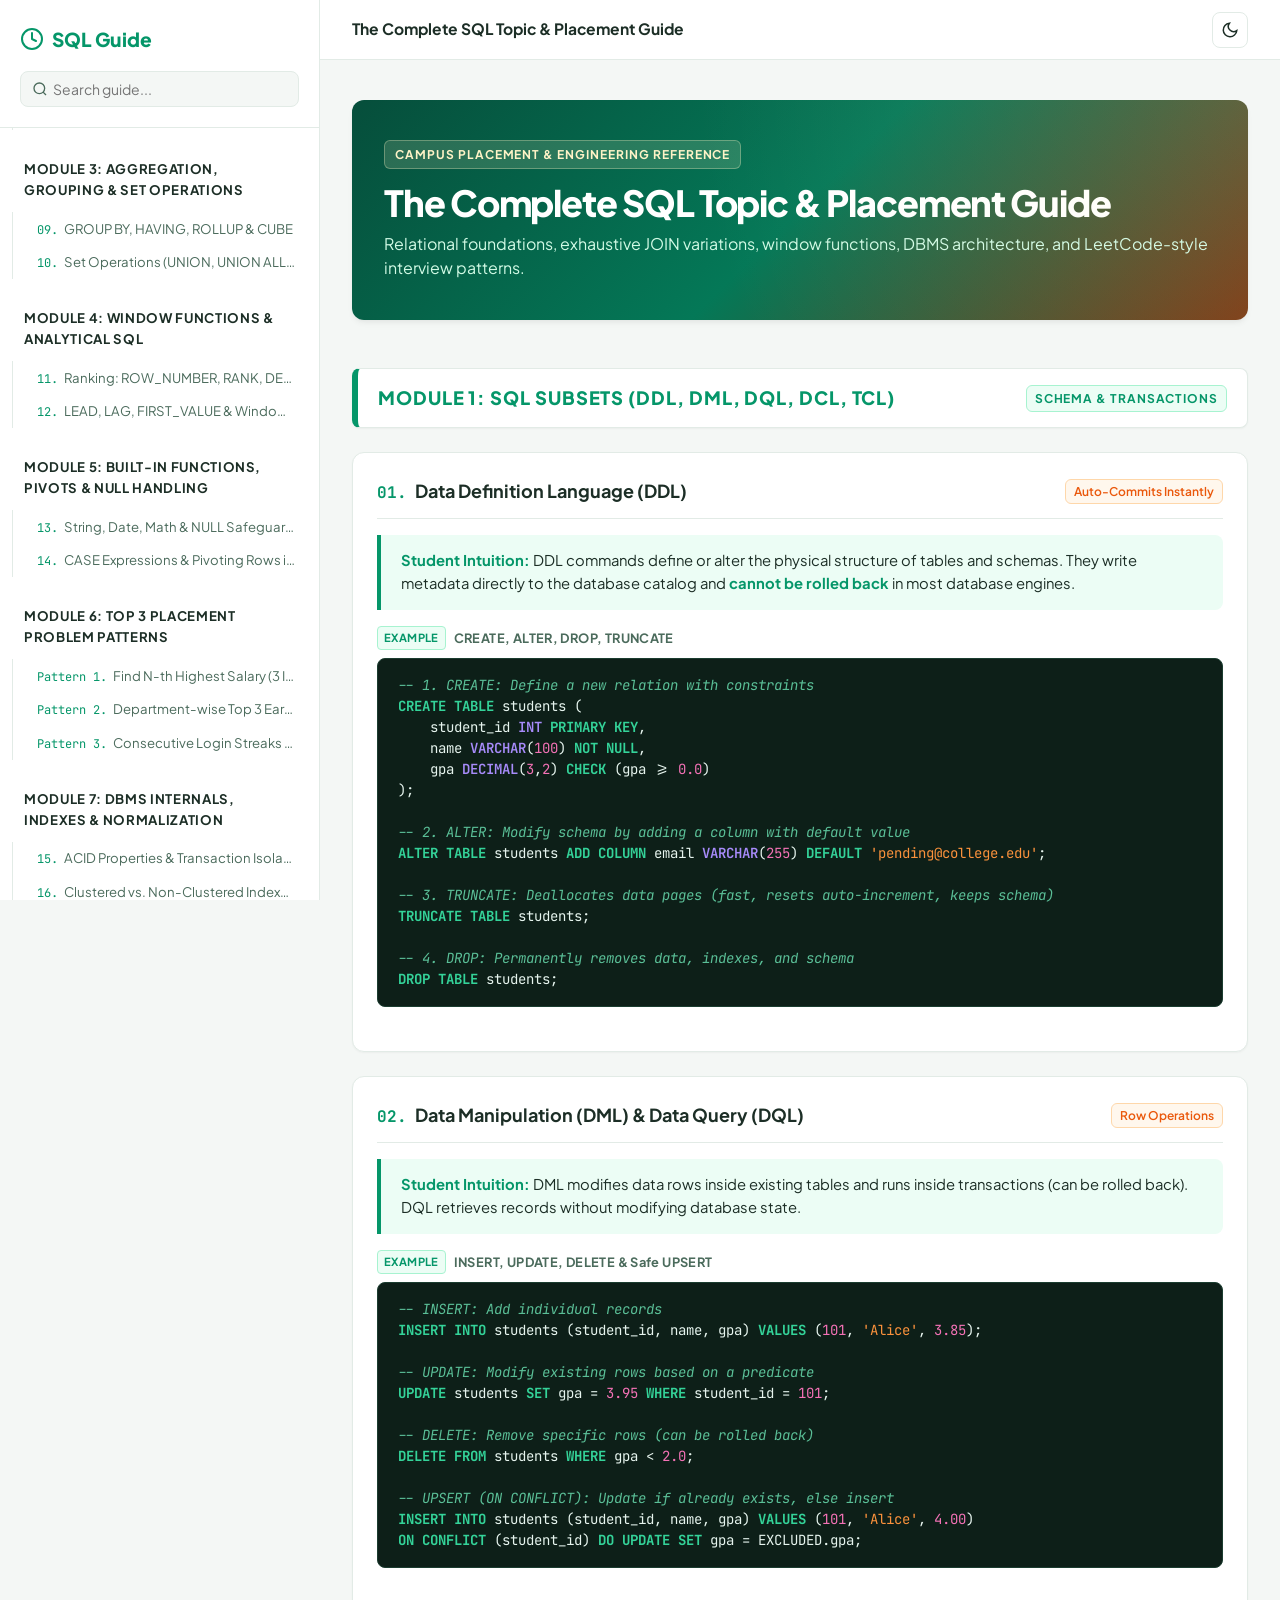
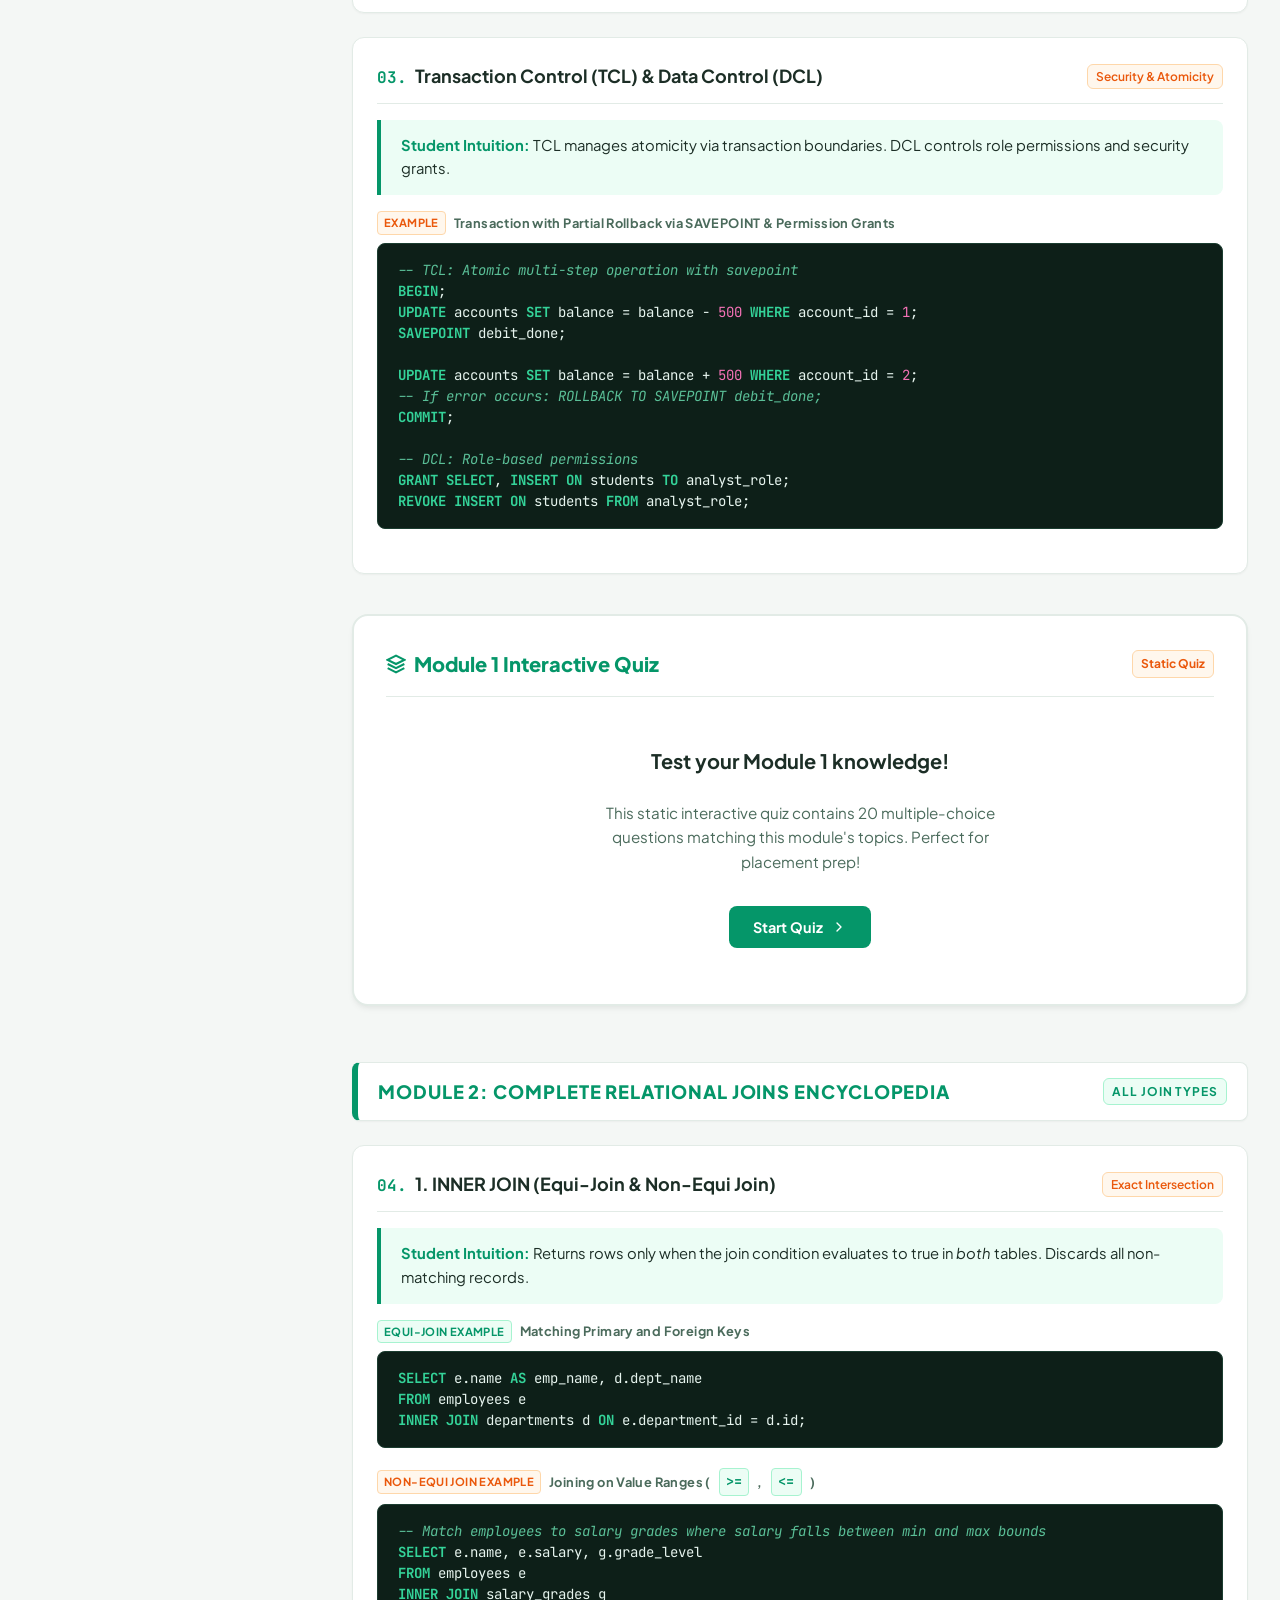
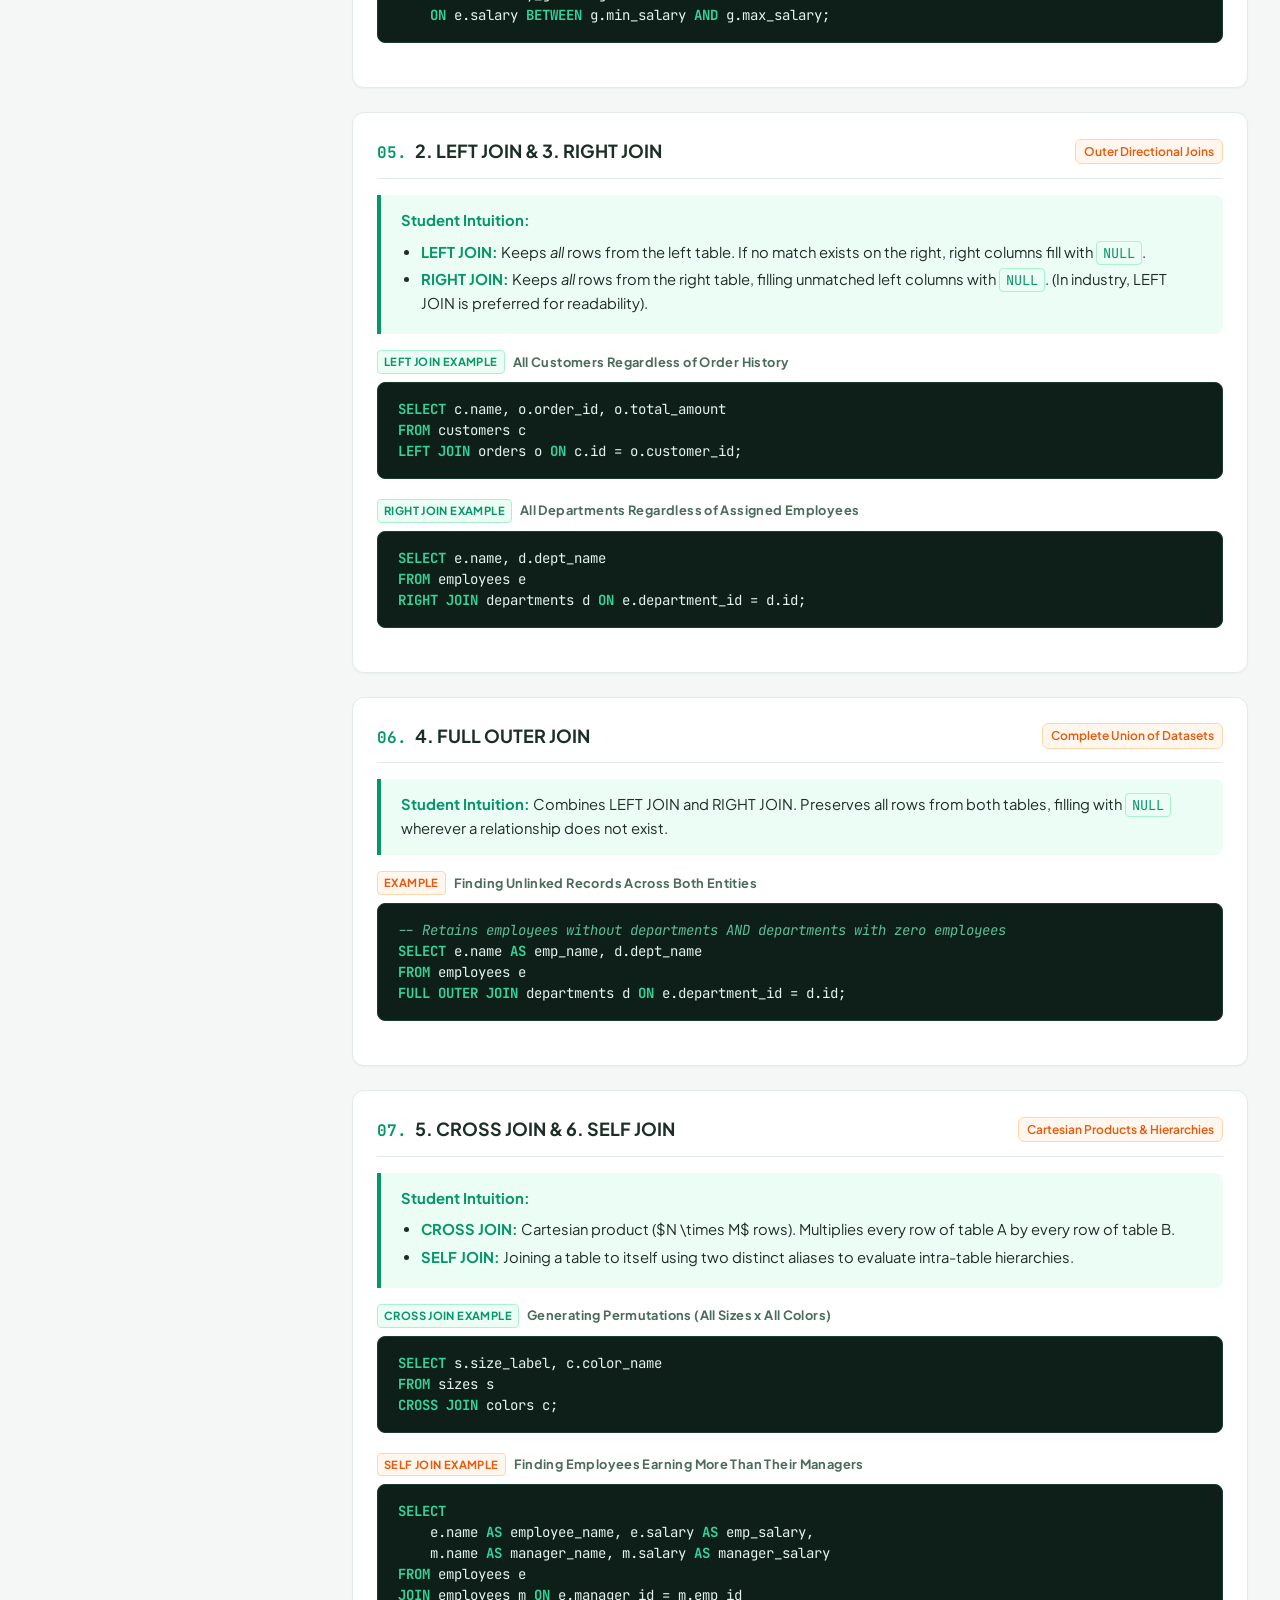
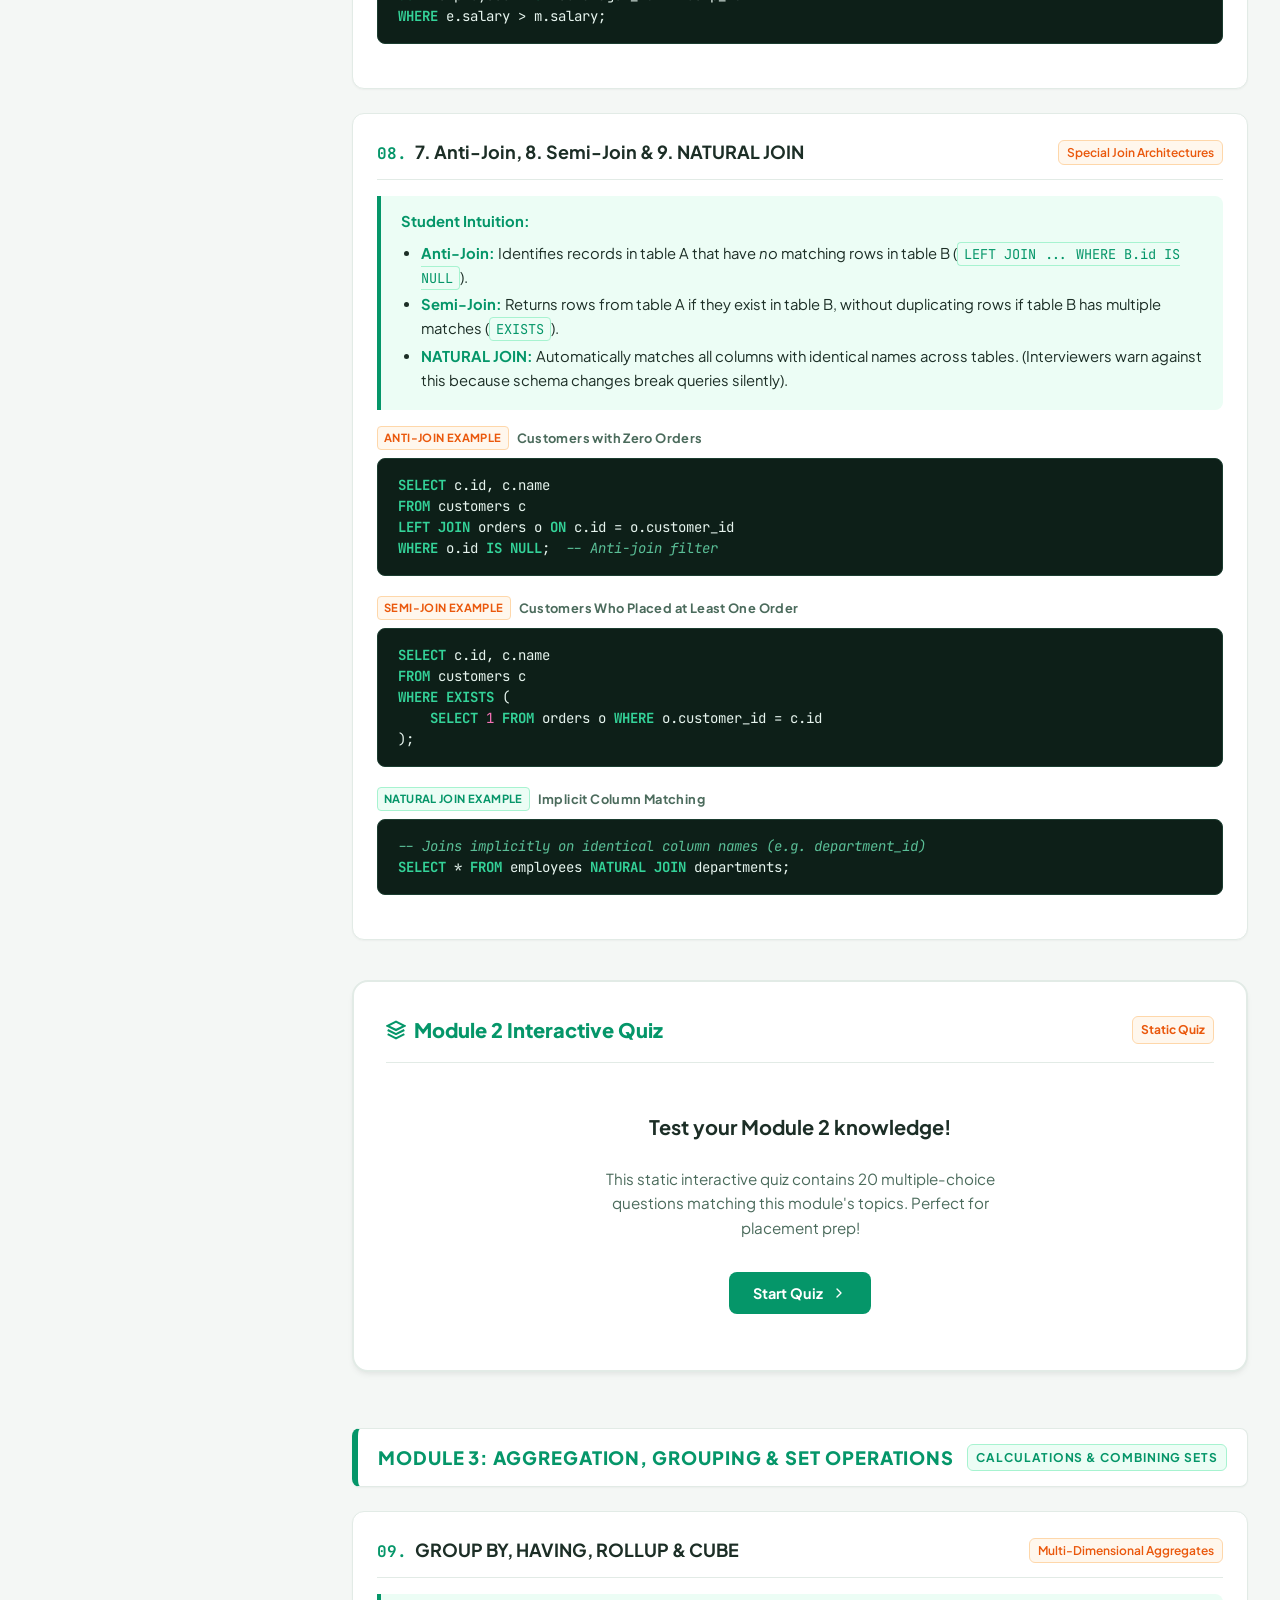
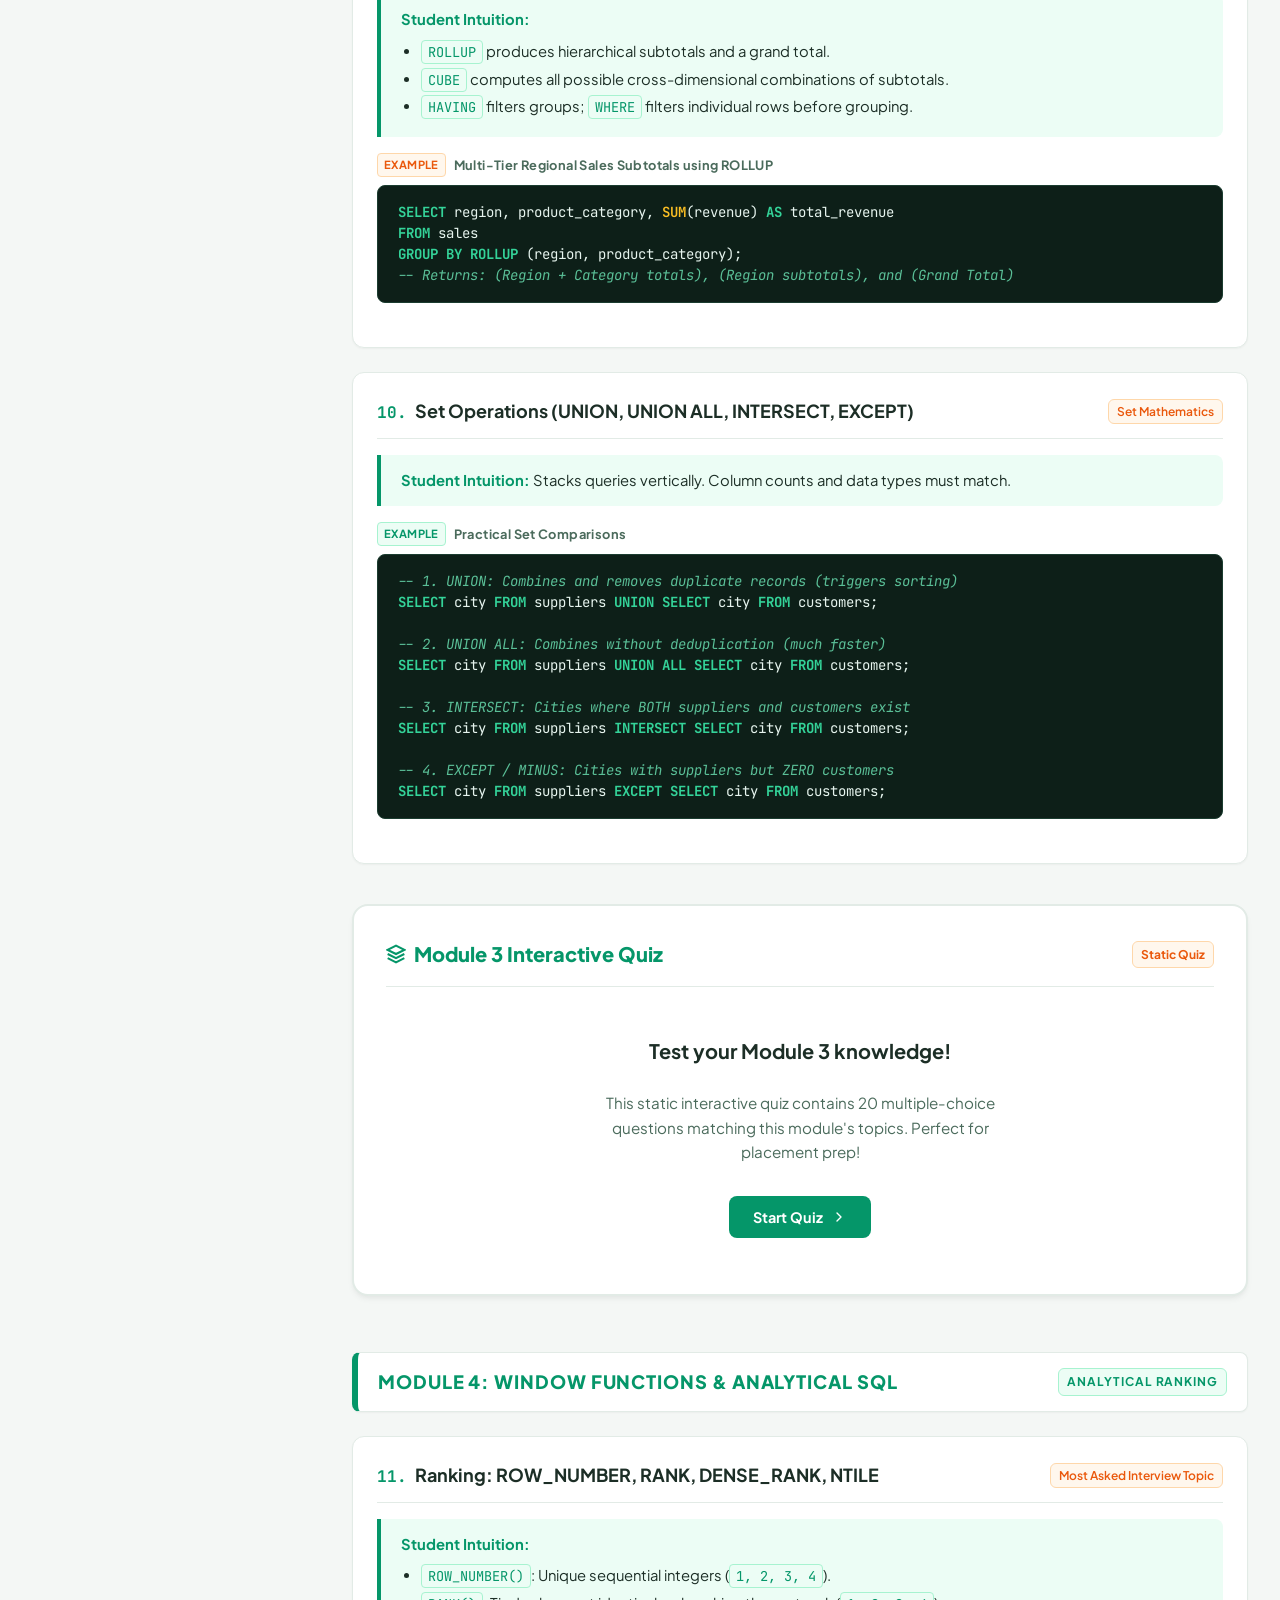
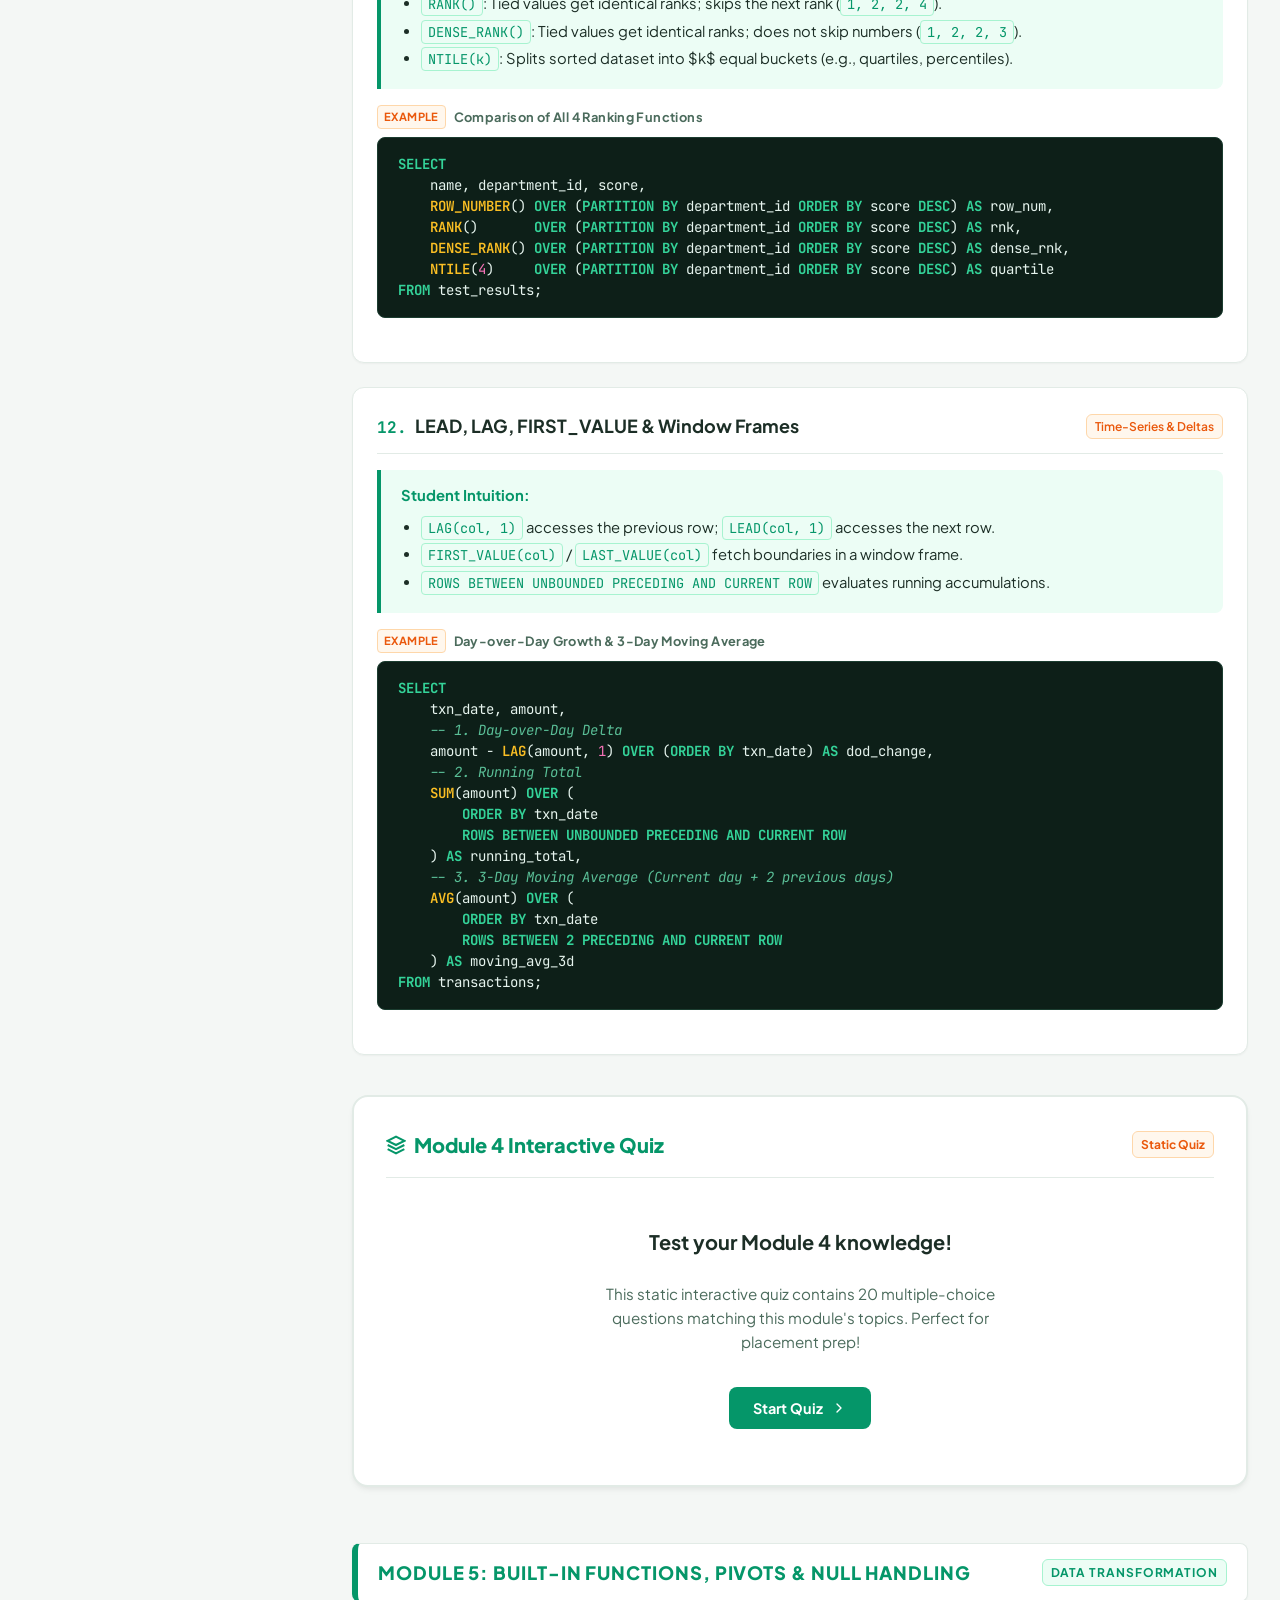
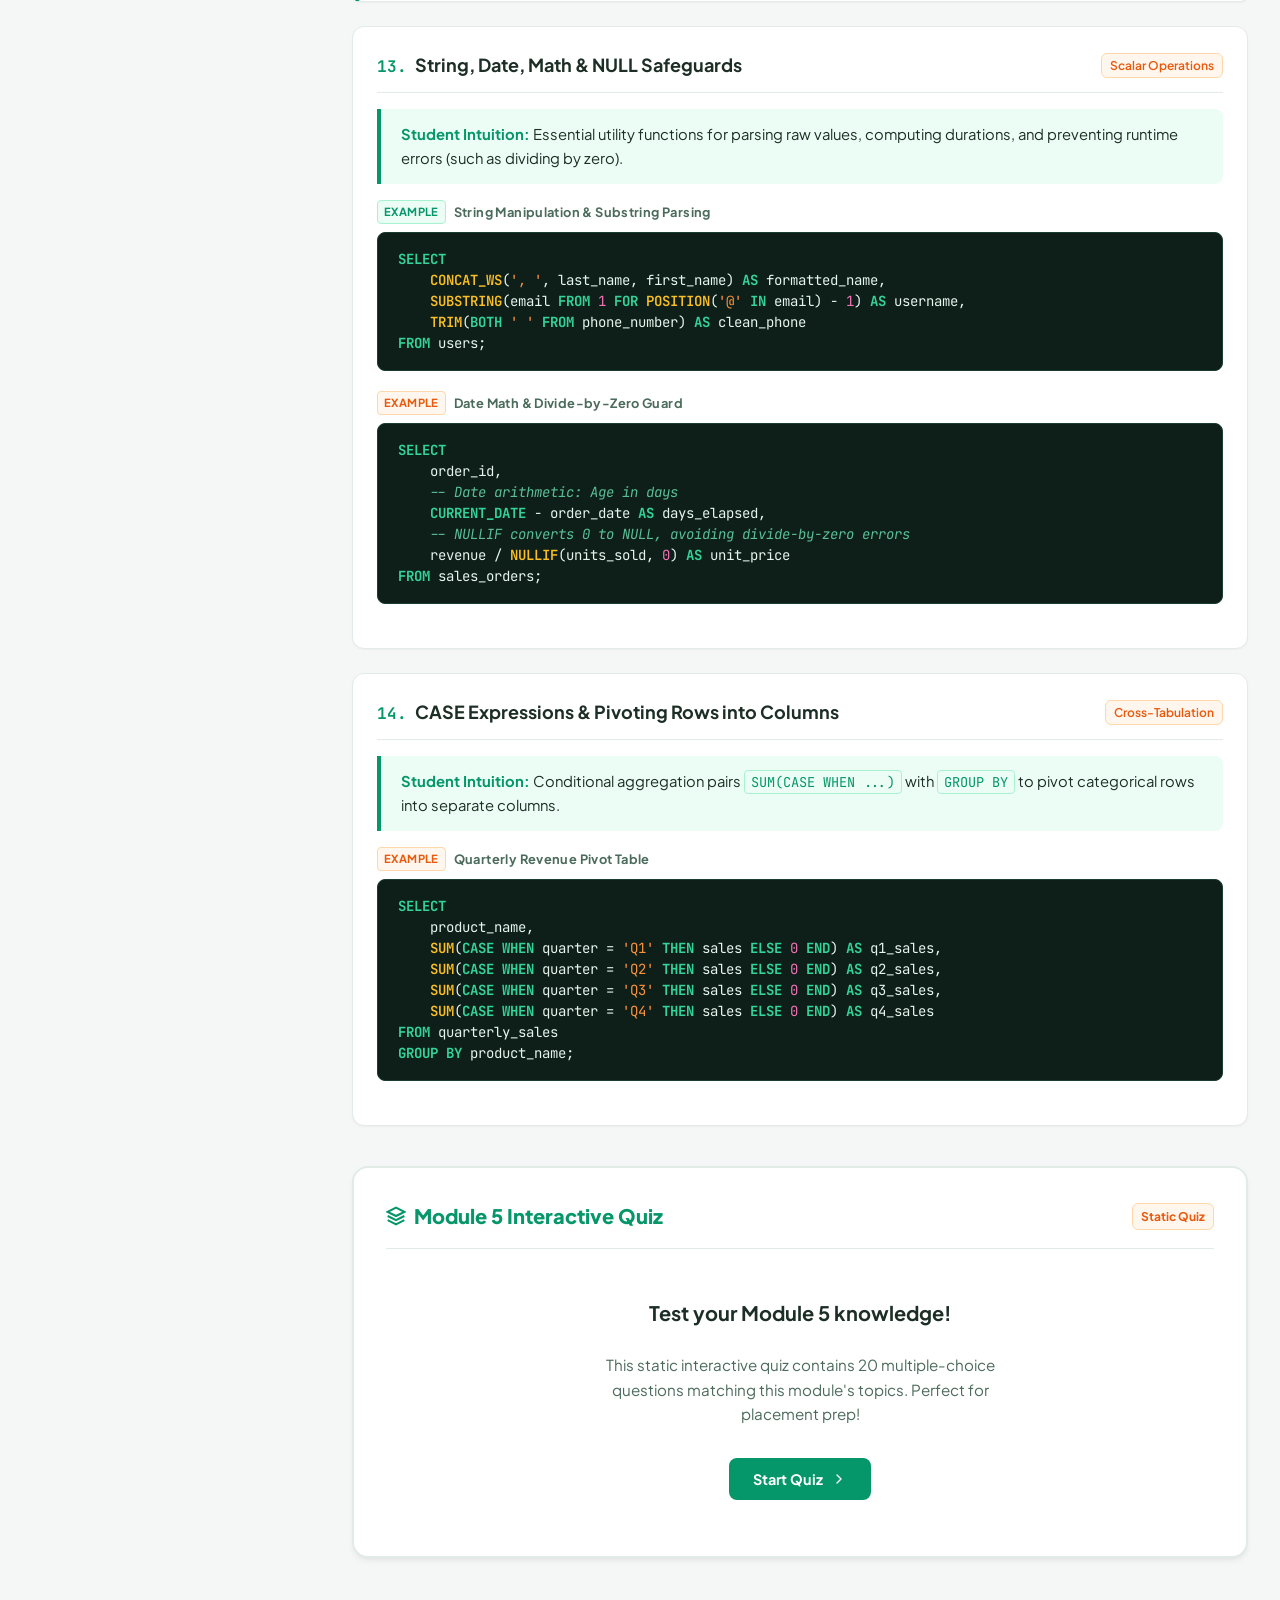
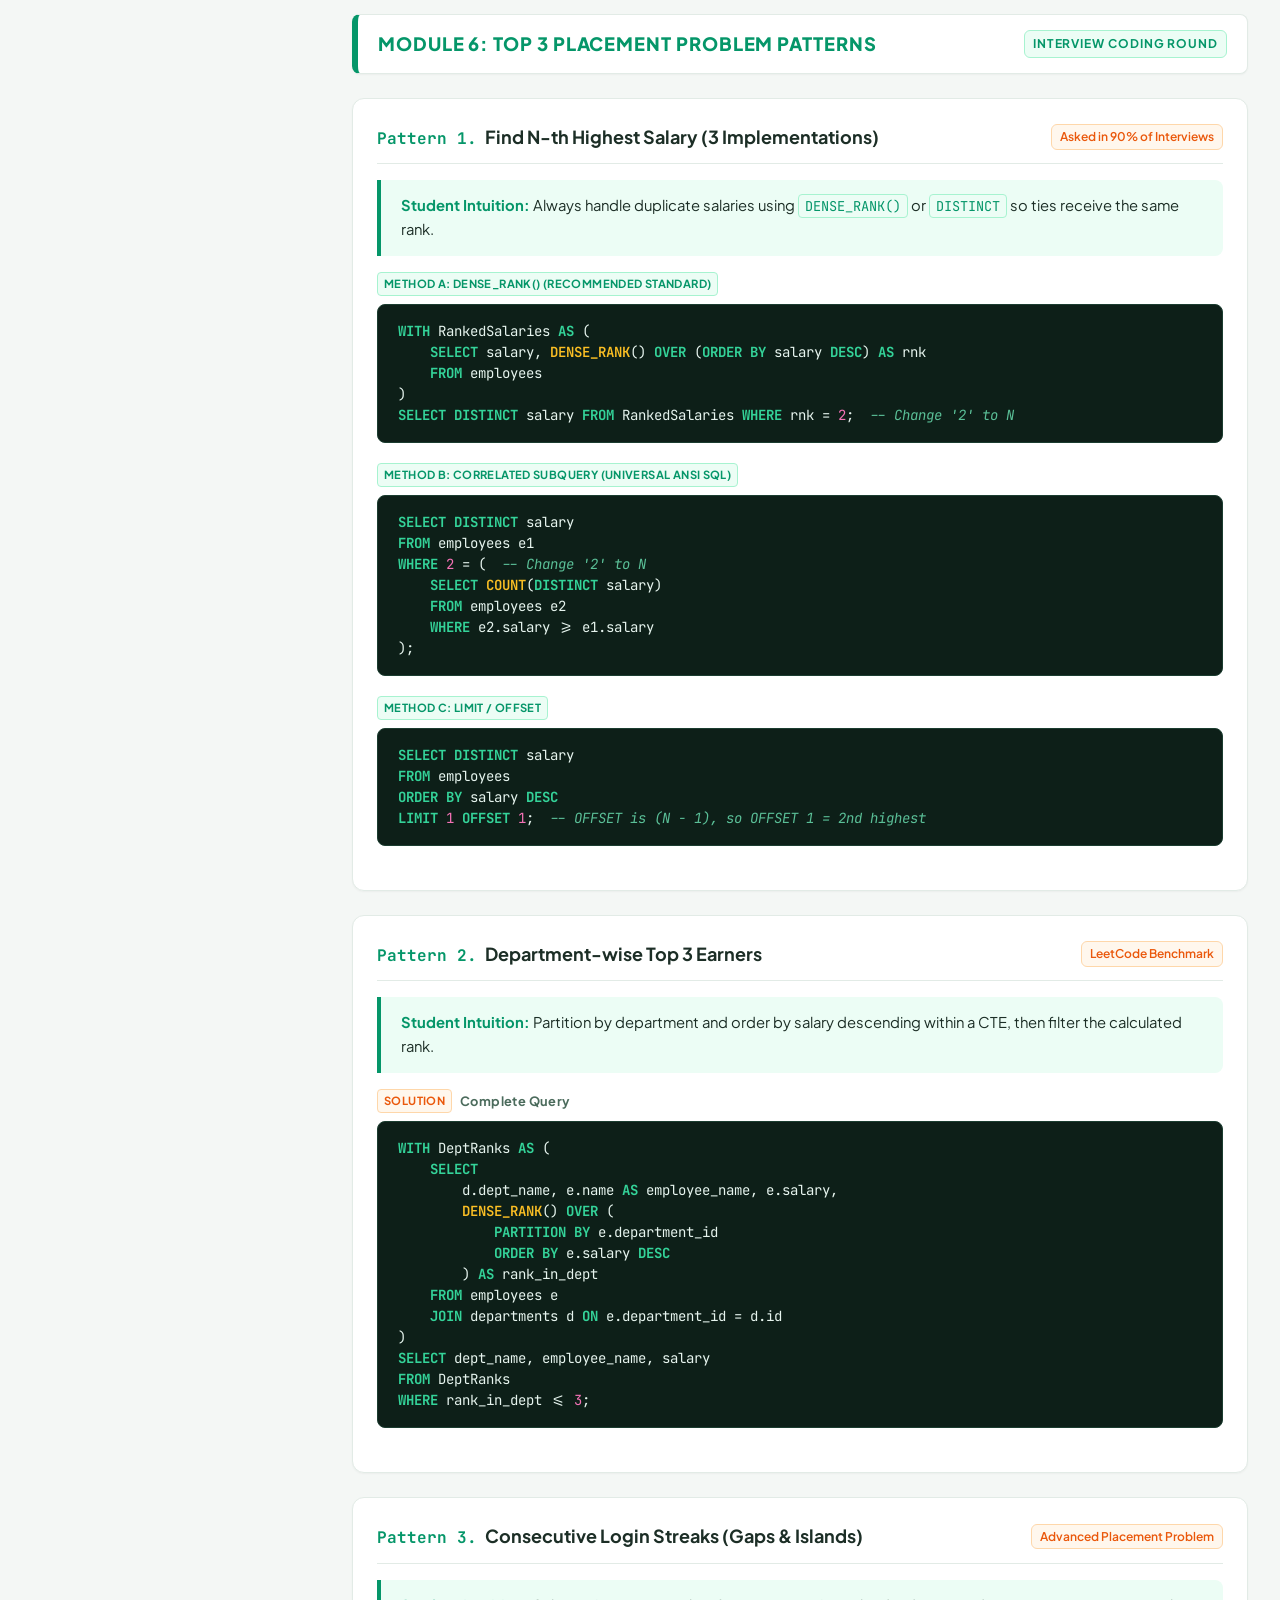
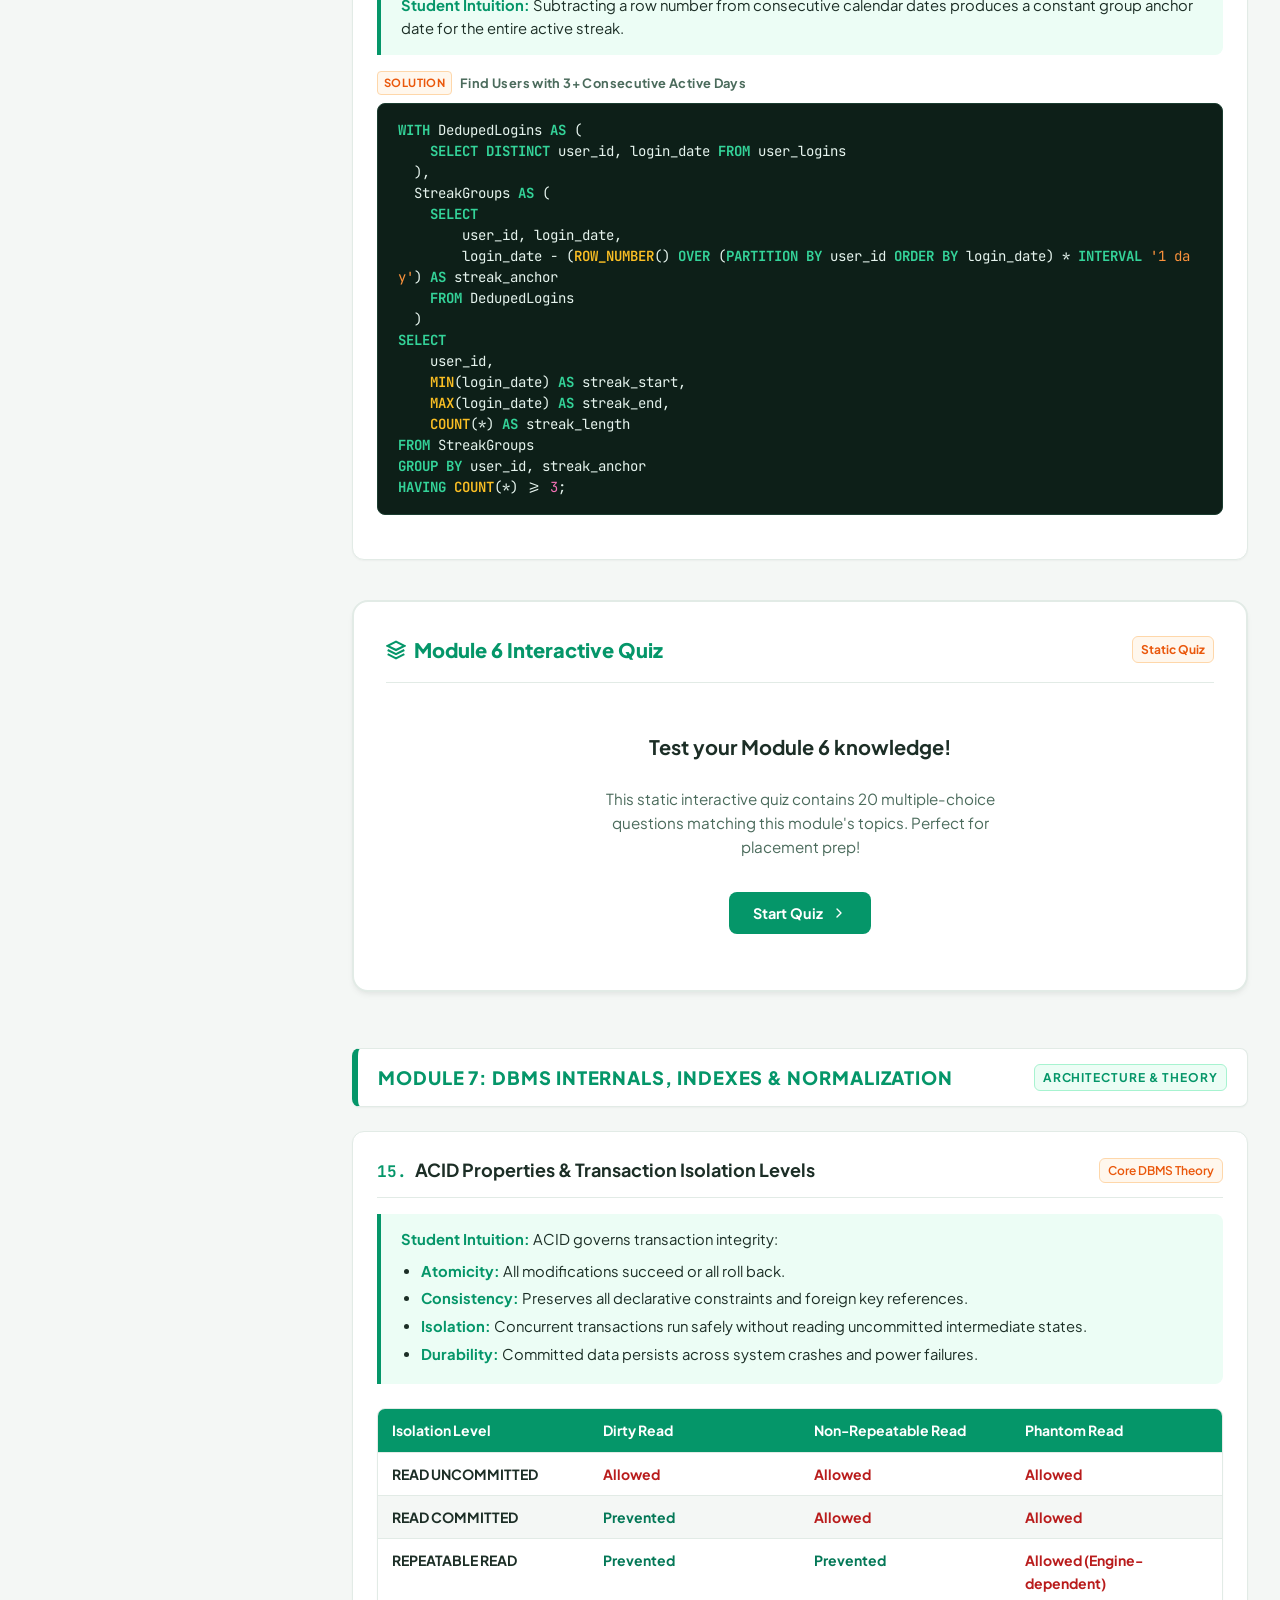
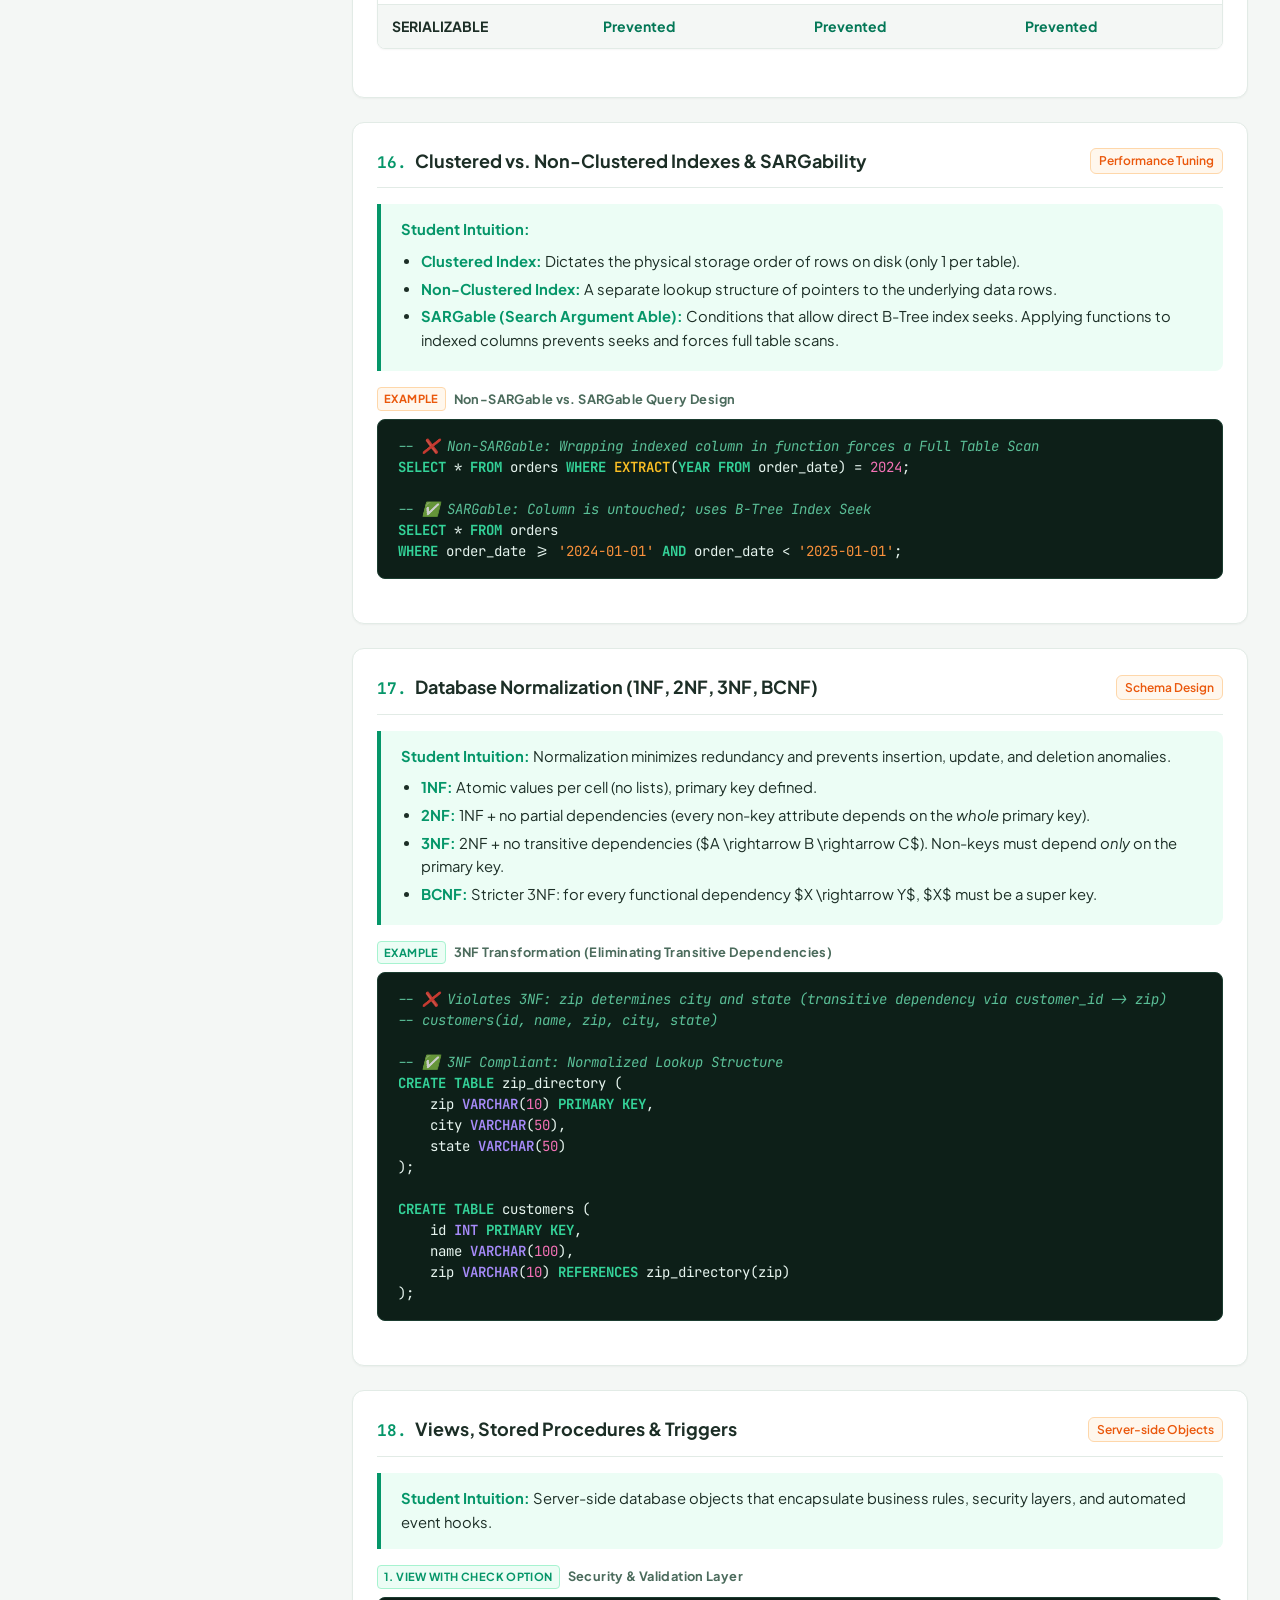
==== commit 9eba3244: "second commit" ====
--- a/index.html
+++ b/index.html
@@ -854,7 +854,8 @@
                             <td>07</td>
                             <td><strong>Rank Functions</strong></td>
                             <td><span class="code-inline">ROW_NUMBER</span>, <span class="code-inline">RANK</span>,
-                                <span class="code-inline">DENSE_RANK</span></td>
+                                <span class="code-inline">DENSE_RANK</span>
+                            </td>
                             <td>ROW_NUMBER is strictly sequential; RANK skips numbers on ties; DENSE_RANK has no gaps.
                             </td>
                         </tr>
@@ -1143,881 +1144,881 @@
         // ==========================================
 
         const QUIZ_DATA = [
-          // Module 1 (20 questions)
-          [
-            {
-              question: "Which of the following SQL commands is classified under Data Definition Language (DDL)?",
-              options: ["INSERT", "UPDATE", "TRUNCATE", "ROLLBACK"],
-              correct: 2,
-              explanation: "TRUNCATE is a DDL command because it alters the physical storage structure of the table by deallocating its data pages. Unlike DELETE (DML), it does not scan rows."
-            },
-            {
-              question: "Which SQL subset is responsible for row-level modifications inside transactions that can be rolled back?",
-              options: ["DDL", "DML", "DCL", "DQL"],
-              correct: 1,
-              explanation: "Data Manipulation Language (DML) commands like INSERT, UPDATE, and DELETE operate on rows inside active transactions and can be rolled back."
-            },
-            {
-              question: "In MySQL and Oracle, what is the effect of this transaction block containing a DDL command?",
-              code: "BEGIN;\nTRUNCATE TABLE students;\nROLLBACK;",
-              options: ["The table contents are restored", "The table remains truncated because TRUNCATE commits implicitly and cannot be rolled back", "An execution error is thrown", "The rollback is held in a savepoint"],
-              correct: 1,
-              explanation: "In MySQL and Oracle, DDL commands (including TRUNCATE) trigger an implicit auto-commit. Therefore, they cannot be rolled back."
-            },
-            {
-              question: "Which SQL subset manages access privileges, permissions, and database security?",
-              options: ["TCL", "DDL", "DCL", "DQL"],
-              correct: 2,
-              explanation: "Data Control Language (DCL) includes commands like GRANT and REVOKE which establish role permissions and manage database security."
-            },
-            {
-              question: "Which SQL statement is the sole representative of Data Query Language (DQL)?",
-              options: ["SELECT", "SHOW", "DESCRIBE", "EXPLAIN"],
-              correct: 0,
-              explanation: "SELECT is classified as Data Query Language (DQL) as its primary purpose is data retrieval without modifying state."
-            },
-            {
-              question: "What is the primary function of the COMMIT command in Transaction Control Language (TCL)?",
-              options: ["To rollback active changes", "To temporarily save a checkpoint", "To save all transaction modifications permanently to disk", "To lock the database tables"],
-              correct: 2,
-              explanation: "COMMIT makes all modifications made in the current transaction permanent and visible to other users."
-            },
-            {
-              question: "What is a SAVEPOINT in Transaction Control Language (TCL)?",
-              options: ["A command to backup the database", "A marker within a transaction that allows partial rollback", "The starting point of every database query", "A database recovery point after crashes"],
-              correct: 1,
-              explanation: "A SAVEPOINT is a sub-transaction boundary marker. You can rollback to a savepoint without aborting the entire transaction."
-            },
-            {
-              question: "Which column constraint ensures that every row has a unique value and is not NULL?",
-              options: ["UNIQUE", "NOT NULL", "CHECK", "PRIMARY KEY"],
-              correct: 3,
-              explanation: "A PRIMARY KEY constraint implicitly combines UNIQUE and NOT NULL constraints, uniquely identifying each row."
-            },
-            {
-              question: "Which of the following commands does NOT trigger an automatic commit in standard relational database engines?",
-              options: ["CREATE TABLE", "ALTER TABLE", "UPDATE employees SET salary = 5000", "TRUNCATE TABLE"],
-              correct: 2,
-              explanation: "UPDATE is a DML statement. DML statements do not auto-commit (unless the connection is explicitly in auto-commit mode); DDL statements always auto-commit."
-            },
-            {
-              question: "Is ALTER TABLE classified as DDL or DML?",
-              options: ["DDL", "DML", "TCL", "DCL"],
-              correct: 0,
-              explanation: "ALTER TABLE modifies the database schema (metadata), placing it in the Data Definition Language (DDL) subset."
-            },
-            {
-              question: "Which of the following best describes the difference in locking behavior between DELETE and TRUNCATE?",
-              options: ["DELETE locks the catalog; TRUNCATE locks nothing", "DELETE acquires row-level locks; TRUNCATE locks the entire table", "DELETE locks the entire table; TRUNCATE locks rows", "Both acquire identical shared locks"],
-              correct: 1,
-              explanation: "DELETE scans row-by-row, acquiring individual row locks. TRUNCATE locks the table schema and database catalog pages, bypassing row locks."
-            },
-            {
-              question: "What command is used to remove specific access rights from a user role?",
-              options: ["DENY", "BLOCK", "REVOKE", "REMOVE"],
-              correct: 2,
-              explanation: "The REVOKE command (DCL) removes privileges previously granted to users or roles."
-            },
-            {
-              question: "Which command belongs to Transaction Control Language (TCL)?",
-              options: ["GRANT", "ROLLBACK", "TRUNCATE", "DROP"],
-              correct: 1,
-              explanation: "ROLLBACK is a TCL command used to undo operations performed in the current transaction."
-            },
-            {
-              question: "Which command adds a new column to an existing table schema?",
-              options: ["UPDATE TABLE", "ADD COLUMN", "ALTER TABLE", "CREATE COLUMN"],
-              correct: 2,
-              explanation: "ALTER TABLE is the standard DDL command used to modify an existing table's schema."
-            },
-            {
-              question: "If a transaction begins, executes an UPDATE, and then runs ROLLBACK, what is the result?",
-              options: ["The update is saved partially", "The update is aborted and database state is restored", "The table structure is dropped", "The database triggers an error"],
-              correct: 1,
-              explanation: "ROLLBACK restores the database to its state before the transaction began, discarding the UPDATE."
-            },
-            {
-              question: "What does the clause 'ON CONFLICT (student_id) DO UPDATE SET gpa = EXCLUDED.gpa' perform?",
-              options: ["Throws an error on conflict", "Inserts the row if no conflict occurs, else updates the existing row", "Deletes conflicting records", "Checks if student_id is valid"],
-              correct: 1,
-              explanation: "This is a standard UPSERT statement. If inserting fails due to a student_id conflict, it updates the existing student's GPA instead."
-            },
-            {
-              question: "What column constraint evaluates a boolean expression before allowing data insertion?",
-              options: ["CHECK", "DEFAULT", "UNIQUE", "FOREIGN KEY"],
-              correct: 0,
-              explanation: "The CHECK constraint validates that values inserted into a column satisfy a specific boolean condition (e.g. gpa >= 0.0)."
-            },
-            {
-              question: "Which statement permanently deletes both a table's data and its schema definition from the database catalog?",
-              options: ["DELETE TABLE", "TRUNCATE TABLE", "DROP TABLE", "REMOVE TABLE"],
-              correct: 2,
-              explanation: "DROP TABLE deletes the table schema, indexes, triggers, and all data rows. TRUNCATE and DELETE keep the schema."
-            },
-            {
-              question: "Which command requires Data Control Language (DCL) privileges to execute?",
-              options: ["GRANT SELECT ON students TO analyst_role", "BEGIN TRANSACTION", "ALTER TABLE students DROP COLUMN age", "SAVEPOINT sp1"],
-              correct: 0,
-              explanation: "GRANT is a DCL command used to allocate select/modify permissions to roles or users."
-            },
-            {
-              question: "Why is TRUNCATE faster than DELETE for large tables?",
-              options: ["It runs in background threads", "It deletes rows one by one without checking keys", "It deallocates the table's data pages directly rather than deleting rows row-by-row", "It does not write to the transaction log in any database engine"],
-              correct: 2,
-              explanation: "TRUNCATE operates by reclaiming the database pages allocated to the table, avoiding the overhead of row-by-row scanning, locking, and individual undo log writes."
-            }
-          ],
-
-          // Module 2 (20 questions)
-          [
-            {
-              question: "What is returned by a standard INNER JOIN?",
-              options: ["All rows from both tables", "Only rows that have matching values in both tables", "All rows from the left table and matching rows from the right", "All rows from the right table and matching rows from the left"],
-              correct: 1,
-              explanation: "An INNER JOIN returns the intersection of the two tables. It only includes rows that meet the join condition."
-            },
-            {
-              question: "In a LEFT JOIN (or LEFT OUTER JOIN), what values are populated for the right table's columns when a left row has no match?",
-              options: ["Blank spaces", "Zeros", "NULL", "An empty string"],
-              correct: 2,
-              explanation: "A LEFT JOIN guarantees all rows from the left table. If there is no matching row on the right, the right columns are filled with NULLs."
-            },
-            {
-              question: "Which join type returns all records from both tables, filling in NULLs where keys do not match?",
-              options: ["INNER JOIN", "CROSS JOIN", "FULL OUTER JOIN", "SELF JOIN"],
-              correct: 2,
-              explanation: "FULL OUTER JOIN returns the union of both tables, generating NULLs for missing matches on either side."
-            },
-            {
-              question: "What is a CROSS JOIN?",
-              options: ["A join that matches columns by name", "A join that returns the Cartesian product of the two tables", "A join that compares a table to itself", "A join using non-equality operators"],
-              correct: 1,
-              explanation: "A CROSS JOIN pairs every row of the first table with every row of the second table, creating a Cartesian product."
-            },
-            {
-              question: "What is a SELF JOIN?",
-              options: ["A join that requires no ON clause", "A join that matches a table to itself using aliases", "A join between a table and a view", "A join that automatically commits"],
-              correct: 1,
-              explanation: "A SELF JOIN joins a table to itself. Table aliases (e.g., FROM employees e1 JOIN employees e2) are required to differentiate the instances."
-            },
-            {
-              question: "What is a non-equi join?",
-              options: ["A join with no keys", "A join condition that uses comparisons other than '=' (e.g., <, >, BETWEEN)", "A join returning mismatched rows", "A join that fails due to type mismatches"],
-              correct: 1,
-              explanation: "A non-equi join links tables using operators like <, >, <=, >=, or BETWEEN instead of checking for exact equality (=)."
-            },
-            {
-              question: "How does a standard SQL JOIN condition ON a.id = b.id handle NULL values in those columns?",
-              options: ["It joins them because NULL equals NULL", "It returns an error", "It ignores them because NULL = NULL evaluates to UNKNOWN", "It joins them only in outer joins"],
-              correct: 2,
-              explanation: "In SQL, NULL comparison (NULL = NULL) evaluates to UNKNOWN (not TRUE). Thus, join conditions will not match NULLs."
-            },
-            {
-              question: "Which query structure finds records in Table A that have no matching records in Table B?",
-              options: ["SELECT * FROM A INNER JOIN B ON A.id = B.id", "SELECT * FROM A LEFT JOIN B ON A.id = B.id WHERE B.id IS NULL", "SELECT * FROM A RIGHT JOIN B ON A.id = B.id WHERE A.id IS NULL", "SELECT * FROM A CROSS JOIN B WHERE A.id = B.id"],
-              correct: 1,
-              explanation: "By doing a LEFT JOIN and filtering for rows where B's joining column IS NULL, you isolate the rows in A that failed to match any row in B."
-            },
-            {
-              question: "If Table A has 10 rows and Table B has 5 rows, how many rows are returned by a CROSS JOIN?",
-              options: ["15", "5", "50", "2"],
-              correct: 2,
-              explanation: "A CROSS JOIN produces a Cartesian product. The total rows returned is the product of both table sizes (10 * 5 = 50)."
-            },
-            {
-              question: "What is mandatory to write a valid SELF JOIN query?",
-              options: ["A subquery", "The UNION operator", "Table aliases to distinguish the table references", "A primary key index"],
-              correct: 2,
-              explanation: "Since you reference the same table name multiple times, you must assign aliases (e.g., 't1' and 't2') so the query compiler can resolve column references."
-            },
-            {
-              question: "Can multiple tables be joined together in a single query?",
-              options: ["No, only two tables can be joined at a time", "Yes, by chaining join clauses sequentially", "Yes, but only using subqueries", "Only if they share a single compound key"],
-              correct: 1,
-              explanation: "You can join multiple tables by sequentially adding JOIN clauses. The result of the first join is joined to the next table, and so on."
-            },
-            {
-              question: "What is the default join type if the JOIN keyword is used on its own?",
-              options: ["LEFT JOIN", "INNER JOIN", "CROSS JOIN", "FULL OUTER JOIN"],
-              correct: 1,
-              explanation: "In SQL, writing 'JOIN' without any outer/cross qualifier default-resolves to an 'INNER JOIN'."
-            },
-            {
-              question: "How does a NATURAL JOIN match columns between two tables?",
-              options: ["By comparing primary key to foreign key definitions", "By matching columns that have the same name in both tables", "By matching columns in physical order", "By selecting the first indexed column"],
-              correct: 1,
-              explanation: "A NATURAL JOIN matches columns sharing the same name in both tables. It does not require an ON clause."
-            },
-            {
-              question: "Why is NATURAL JOIN generally avoided in professional production database code?",
-              options: ["It has terrible index usage", "Adding or renaming a column in either table can silently alter the join condition and break queries", "It is not ANSI SQL compliant", "It only works with integer columns"],
-              correct: 1,
-              explanation: "If another developer adds a column to one of the tables that happens to share a name with a column in the other table, the NATURAL JOIN will match on both columns, silently corrupting query results."
-            },
-            {
-              question: "What is the computational complexity (growth) of a CROSS JOIN on two tables of size N and M?",
-              options: ["O(N + M)", "O(log N + log M)", "O(N * M)", "O(N^2)"],
-              correct: 2,
-              explanation: "Every row in N is matched with every row in M, yielding N * M rows. The work grows quadratically if table sizes are equal."
-            },
-            {
-              question: "What is the most effective database optimization for speeding up JOIN operations?",
-              options: ["Using the HAVING clause", "Creating indexes on the columns used in the join condition", "Replacing joins with UNION operations", "Converting all joins to CROSS JOINS"],
-              correct: 1,
-              explanation: "Creating indexes on join keys (especially foreign keys) allows the query engine to look up matching rows in O(log N) time rather than performing full table scans."
-            },
-            {
-              question: "In a LEFT JOIN, if table A has 5 rows and table B has 0 rows, how many rows will be returned?",
-              options: ["0", "5", "10", "Error"],
-              correct: 1,
-              explanation: "A LEFT JOIN preserves all rows from the left table. Thus, all 5 rows from Table A are returned, with B's columns set to NULL."
-            },
-            {
-              question: "Can you join tables on multiple columns (a composite join condition)?",
-              options: ["No, joins only support single-column conditions", "Yes, by connecting column matches with the AND operator in the ON clause", "Yes, by nesting multiple JOIN statements", "Only if the columns are in a UNIQUE index"],
-              correct: 1,
-              explanation: "You can join on multiple keys by combining them with AND (e.g. ON a.key1 = b.key1 AND a.key2 = b.key2)."
-            },
-            {
-              question: "Compare the filtering logic in these two queries:",
-              code: "-- Query A\nSELECT * FROM A LEFT JOIN B ON A.id = B.id AND B.status = 'Active';\n\n-- Query B\nSELECT * FROM A LEFT JOIN B ON A.id = B.id WHERE B.status = 'Active';",
-              options: ["They return identical result sets", "Query B filters out mismatched rows from A, effectively converting it to an INNER JOIN", "Query A throws a syntax error", "Query B runs significantly slower"],
-              correct: 1,
-              explanation: "Filtering in the ON clause decides what rows from the right table are joined. Mismatched left rows are still kept. Filtering in the WHERE clause applies to the final joined output, discarding any left rows that have NULL in b.status (effectively converting it to an INNER JOIN)."
-            },
-            {
-              question: "What is returned by a RIGHT JOIN of tables A and B?",
-              options: ["All rows from A, matching rows from B", "All rows from B, matching rows from A", "Only intersecting rows", "The Cartesian product of A and B"],
-              correct: 1,
-              explanation: "A RIGHT JOIN (or RIGHT OUTER JOIN) preserves all rows from the right table (B), returning NULLs for left table (A) columns where no match is found."
-            }
-          ],
-
-          // Module 3 (20 questions)
-          [
-            {
-              question: "What does COUNT(*) count?",
-              options: ["Only non-NULL values", "All rows, including NULL values and duplicate values", "Only unique values", "Only rows containing no duplicate values"],
-              correct: 1,
-              explanation: "COUNT(*) counts the total number of rows matching the query predicates, regardless of whether column values are NULL or duplicates."
-            },
-            {
-              question: "How does COUNT(column_name) differ from COUNT(*)?",
-              options: ["It performs faster", "It ignores rows where the specified column is NULL", "It only counts duplicate values", "It is syntax-invalid in standard SQL"],
-              correct: 1,
-              explanation: "COUNT(column_name) only counts rows where the specified column contains a non-NULL value."
-            },
-            {
-              question: "Why will this query fail to execute?",
-              code: "SELECT * FROM employees WHERE AVG(salary) > 50000;",
-              options: ["The column salary must be aggregated in the SELECT list", "Aggregate functions like AVG() are not allowed in the WHERE clause", "The WHERE clause requires a GROUP BY", "The salary column must be cast to FLOAT"],
-              correct: 1,
-              explanation: "Aggregate functions compute results across groups of rows. Since WHERE filters individual rows before grouping, aggregates are illegal in WHERE."
-            },
-            {
-              question: "Which clause is used to filter groups *after* aggregate functions have run?",
-              options: ["WHERE", "HAVING", "GROUP BY", "ORDER BY"],
-              correct: 1,
-              explanation: "The HAVING clause filters groups of rows. It is evaluated *after* aggregates and grouping are calculated."
-            },
-            {
-              question: "What is returned by SUM(salary) if the salary column contains only NULL values?",
-              options: ["0", "An error", "NULL", "The average salary"],
-              correct: 2,
-              explanation: "In SQL, aggregate functions like SUM, AVG, MIN, and MAX return NULL if they operate on a set containing only NULL values."
-            },
-            {
-              question: "Which set operation combines the results of two queries and removes all duplicates?",
-              options: ["UNION ALL", "UNION", "INTERSECT", "EXCEPT"],
-              correct: 1,
-              explanation: "UNION combines query results and performs a deduplication step to ensure only distinct rows are returned."
-            },
-            {
-              question: "Which set operation combines the results of two queries while retaining duplicate rows?",
-              options: ["UNION", "UNION ALL", "EXCEPT", "INTERSECT"],
-              correct: 1,
-              explanation: "UNION ALL combines results without a deduplication step, preserving all duplicates and executing faster than UNION."
-            },
-            {
-              question: "What does the INTERSECT operator do?",
-              options: ["Returns all rows from both queries", "Returns unique rows that appear in the first query but not the second", "Returns only unique rows that are common to both query results", "Joins tables horizontally"],
-              correct: 2,
-              explanation: "INTERSECT returns the mathematical intersection of the two query result sets, returning only unique rows found in both."
-            },
-            {
-              question: "What does the EXCEPT (or MINUS in Oracle) operator do?",
-              options: ["Returns common rows", "Returns unique rows in the first query that do not exist in the second query's results", "Adds a column to the table", "Exceptions log errors"],
-              correct: 1,
-              explanation: "EXCEPT returns rows unique to the first query that are not found in the second query's result set."
-            },
-            {
-              question: "What must be true about queries combined with set operations like UNION, INTERSECT, or EXCEPT?",
-              options: ["They must reference the same tables", "They must have the same number of columns in the same order, with compatible data types", "They must use the same WHERE clause", "They must have primary keys"],
-              correct: 1,
-              explanation: "Set operations combine rows vertically. Thus, the columns must match in number, position, and data type compatibility."
-            },
-            {
-              question: "How does GROUP BY handle rows with NULL values in the grouping column?",
-              options: ["It discards them", "It groups all NULL values together into a single group", "It places each NULL value in its own group", "It throws an error"],
-              correct: 1,
-              explanation: "GROUP BY treats NULL as a group. All rows with NULL in the grouping column are aggregated into one group."
-            },
-            {
-              question: "Can you group results by multiple columns (e.g. GROUP BY department_id, job_title)?",
-              options: ["No, you can only group by one column", "Yes, it creates group subdivisions for each unique combination of those columns", "Only if columns are part of a composite key", "Only if you use subqueries"],
-              correct: 1,
-              explanation: "Grouping by multiple columns forms sub-groups for each unique combination of values across those columns."
-            },
-            {
-              question: "Why will this query fail in standard ANSI SQL?",
-              code: "SELECT department_id, job_title, AVG(salary)\nFROM employees\nGROUP BY department_id;",
-              options: ["AVG cannot operate on the salary column", "job_title in the SELECT list is neither aggregated nor listed in the GROUP BY clause", "The table requires a primary key index", "The query is missing a WHERE clause"],
-              correct: 1,
-              explanation: "Every column in the SELECT list that is not part of an aggregate function must be specified in the GROUP BY clause."
-            },
-            {
-              question: "Why is UNION ALL generally faster than UNION?",
-              options: ["It skips sorting and hashing steps needed to eliminate duplicates", "It uses indices", "It runs in parallel threads", "It ignores NULLs"],
-              correct: 0,
-              explanation: "UNION must deduplicate, which requires sorting or hashing the combined result set. UNION ALL simply appends results, which is much cheaper."
-            },
-            {
-              question: "What does MAX(name) return on a string/VARCHAR column containing names?",
-              options: ["The longest name in bytes", "The name containing the most vowels", "The name that is alphabetically last", "NULL"],
-              correct: 2,
-              explanation: "For text columns, MIN and MAX use alphabetical sorting. MAX returns the value that appears last alphabetically."
-            },
-            {
-              question: "Does the INTERSECT operator remove duplicate rows?",
-              options: ["No, it keeps duplicates from both sides", "Yes, it returns only unique rows present in both sets", "Only if run on primary keys", "Only in MySQL"],
-              correct: 1,
-              explanation: "Like UNION, the standard INTERSECT operator filters out duplicate rows to return a distinct set of intersecting records."
-            },
-            {
-              question: "Which of the following aggregate functions does NOT ignore NULL values?",
-              options: ["SUM()", "AVG()", "COUNT(*)", "COUNT(column)"],
-              correct: 2,
-              explanation: "All aggregates ignore NULL values except COUNT(*), which counts every row regardless of NULL column states."
-            },
-            {
-              question: "Can you write a HAVING clause without a GROUP BY clause in the query?",
-              options: ["No, HAVING requires GROUP BY", "Yes, it treats the entire table as a single aggregated group", "Only in MySQL", "Only if there is an index"],
-              correct: 1,
-              explanation: "If you omit GROUP BY, HAVING treats all rows as one single group. For example, SELECT SUM(val) FROM t HAVING SUM(val) > 100 is valid."
-            },
-            {
-              question: "What is the correct syntax order of these clauses in a query?",
-              options: ["SELECT, WHERE, GROUP BY, HAVING, ORDER BY", "SELECT, GROUP BY, WHERE, HAVING, ORDER BY", "SELECT, WHERE, HAVING, GROUP BY, ORDER BY", "SELECT, HAVING, WHERE, GROUP BY, ORDER BY"],
-              correct: 0,
-              explanation: "The syntactical order of an SQL query is: SELECT, FROM, WHERE, GROUP BY, HAVING, ORDER BY."
-            },
-            {
-              question: "In what order does the database engine logically process the SQL query clauses?",
-              options: ["SELECT -> FROM -> WHERE -> GROUP BY", "FROM -> WHERE -> GROUP BY -> HAVING -> SELECT -> ORDER BY", "SELECT -> GROUP BY -> HAVING -> FROM -> WHERE", "FROM -> SELECT -> WHERE -> GROUP BY"],
-              correct: 1,
-              explanation: "The query planner begins at FROM (locate data), filters rows (WHERE), groups them (GROUP BY), filters groups (HAVING), extracts columns (SELECT), and finally sorts (ORDER BY)."
-            }
-          ],
-
-          // Module 4 (20 questions)
-          [
-            {
-              question: "What is the key difference between window functions and GROUP BY aggregates?",
-              options: ["Window functions are faster", "GROUP BY collapses individual rows; window functions compute aggregates while keeping all individual rows visible", "Window functions can only be run on numbers", "GROUP BY is only for SQL Server"],
-              correct: 1,
-              explanation: "While GROUP BY reduces multiple rows to single summary rows, window functions calculate values over frames of rows while returning all original detail rows."
-            },
-            {
-              question: "Which clause is mandatory in any query using a window function?",
-              options: ["GROUP BY", "HAVING", "OVER", "PARTITION BY"],
-              correct: 2,
-              explanation: "The OVER clause defines the window (partitioning, ordering, and framing) for the function. It is mandatory."
-            },
-            {
-              question: "What does the PARTITION BY sub-clause inside OVER() do?",
-              options: ["It divides the result set into partitions to apply the function independently to each partition", "It sorts the rows", "It deletes duplicate records", "It creates physical partitions on disk"],
-              correct: 0,
-              explanation: "PARTITION BY groups rows with similar values into partitions. The window function resets and recalculates for each partition."
-            },
-            {
-              question: "Given a scores list: [100, 100, 90], what are values of r and dr for the score 90 in this query?",
-              code: "SELECT score,\n       RANK() OVER (ORDER BY score DESC) as r,\n       DENSE_RANK() OVER (ORDER BY score DESC) as dr\nFROM scores;",
-              options: ["r = 2, dr = 2", "r = 3, dr = 2", "r = 2, dr = 3", "r = 3, dr = 3"],
-              correct: 1,
-              explanation: "RANK leaves gaps. The first two scores (100) are ranked 1, so the next score (90) is ranked 3. DENSE_RANK does not leave gaps, assigning rank 2 to 90."
-            },
-            {
-              question: "What does the ROW_NUMBER() window function assign?",
-              options: ["A random number", "A unique sequential integer to each row in the window partition, starting at 1", "The primary key of the row", "The count of rows"],
-              correct: 1,
-              explanation: "ROW_NUMBER() guarantees a unique sequential number from 1 to N for each row in a partition based on the window sort order."
-            },
-            {
-              question: "What does the LEAD() window function do?",
-              options: ["Retrieves a value from a subsequent row in the partition relative to the current row", "Retrieves a value from a preceding row", "Selects the highest value", "Creates an index"],
-              correct: 0,
-              explanation: "LEAD() lets you access data from rows further down the partition without doing self-joins."
-            },
-            {
-              question: "What does the LAG() window function do?",
-              options: ["Retrieves a value from a preceding row in the partition relative to the current row", "Retrieves a value from a subsequent row", "Finds the lowest value", "Introduces latency"],
-              correct: 0,
-              explanation: "LAG() accesses data from rows further up (preceding) in the partition relative to the current row's position."
-            },
-            {
-              question: "What is the function NTILE(4) used for?",
-              options: ["Selecting every fourth row", "Dividing rows in each partition into 4 numbered buckets as equally as possible", "Rounding numbers to 4 decimal places", "Grouping rows into 4 separate tables"],
-              correct: 1,
-              explanation: "NTILE(n) splits the ordered partition into 'n' groups and returns the group bucket number (1 to n) for each row."
-            },
-            {
-              question: "What is the default window frame if ORDER BY is specified, but no ROWS/RANGE frame is defined?",
-              options: ["ROWS BETWEEN UNBOUNDED PRECEDING AND UNBOUNDED FOLLOWING", "RANGE BETWEEN UNBOUNDED PRECEDING AND CURRENT ROW", "ROWS BETWEEN CURRENT ROW AND UNBOUNDED FOLLOWING", "There is no default, it throws an error"],
-              correct: 1,
-              explanation: "When ORDER BY is present, the default frame is RANGE BETWEEN UNBOUNDED PRECEDING AND CURRENT ROW, which calculates cumulative sums/aggregates."
-            },
-            {
-              question: "How do you define a window frame that includes exactly 3 preceding rows and the current row?",
-              options: ["ROWS 3 PRECEDING", "ROWS BETWEEN 3 PRECEDING AND CURRENT ROW", "RANGE 3 PRECEDING", "ROWS BETWEEN CURRENT ROW AND 3 FOLLOWING"],
-              correct: 1,
-              explanation: "Using 'ROWS BETWEEN 3 PRECEDING AND CURRENT ROW' establishes a sliding window frame of exactly 4 rows."
-            },
-            {
-              question: "Can window functions be placed in the WHERE clause (e.g. WHERE ROW_NUMBER() OVER (...) = 1)?",
-              options: ["Yes, always", "No, because WHERE filters rows *before* window functions are calculated", "Only in Oracle", "Only if grouping exists"],
-              correct: 1,
-              explanation: "Window functions execute in the SELECT phase, which happens *after* the WHERE clause. To filter on window outputs, you must wrap the query in a CTE or subquery."
-            },
-            {
-              question: "What does the FIRST_VALUE(col) function return?",
-              options: ["The lowest value of the column", "The value of col from the first row of the window frame", "The default value", "The value from row number 1 of the table"],
-              correct: 1,
-              explanation: "FIRST_VALUE retrieves the specified column's value from the very first row within the window frame boundaries."
-            },
-            {
-              question: "What is returned by LEAD(salary, 2, 0) if the offset goes beyond the partition bounds?",
-              options: ["NULL", "An error", "0", "The salary of the last row"],
-              correct: 2,
-              explanation: "The third argument in LEAD/LAG defines the default value to return if the offset falls out of partition bounds."
-            },
-            {
-              question: "How do you calculate a running total of sales ordered by date?",
-              options: ["SUM(sales) GROUP BY sales_date", "SUM(sales) OVER (ORDER BY sales_date)", "SUM(sales) OVER (PARTITION BY sales_date)", "SUM(sales) OVER (ROWS BETWEEN UNBOUNDED PRECEDING AND UNBOUNDED FOLLOWING)"],
-              correct: 1,
-              explanation: "Using SUM(col) OVER (ORDER BY col2) creates a default running sum frame from start of partition to the current row."
-            },
-            {
-              question: "How does the default RANGE framing treat rows with identical ORDER BY sorting values?",
-              options: ["It assigns sequential ranks", "It aggregates them together as peers, summing them all at once in running totals", "It throws a duplicate error", "It ignores them"],
-              correct: 1,
-              explanation: "RANGE treats duplicate sorting values as equal peers. If two rows share a date, a RANGE running total sums both salaries and shows the same accumulated value for both."
-            },
-            {
-              question: "Why should you use ROW_NUMBER() instead of RANK() if you want to find the single latest login record?",
-              options: ["It executes faster", "It guarantees a unique index, ensuring exactly one row is chosen even if timestamps tie", "RANK does not support DESC sorting", "ROW_NUMBER ignores NULLs"],
-              correct: 1,
-              explanation: "If two logins tie for the latest timestamp, RANK will assign both a rank of 1. ROW_NUMBER assigns 1 and 2, allowing you to select exactly one row."
-            },
-            {
-              question: "In which clauses of an SQL query are window functions allowed?",
-              options: ["SELECT and WHERE", "SELECT and ORDER BY", "FROM and GROUP BY", "HAVING and SELECT"],
-              correct: 1,
-              explanation: "Under ANSI SQL standards, window functions are only allowed in the SELECT list and the final ORDER BY clause."
-            },
-            {
-              question: "What does LAST_VALUE(col) return under the default RANGE frame (RANGE BETWEEN UNBOUNDED PRECEDING AND CURRENT ROW)?",
-              options: ["The last row in the partition", "The current row's value, because the frame ends at the current row", "NULL", "An error"],
-              correct: 1,
-              explanation: "Since the default frame ends at the CURRENT ROW, LAST_VALUE only looks up to the current row, returning the current row's value instead of the absolute last value. To fix this, define the frame as BETWEEN UNBOUNDED PRECEDING AND UNBOUNDED FOLLOWING."
-            },
-            {
-              question: "How do you find the second-highest salary using window functions?",
-              options: ["SELECT DENSE_RANK() OVER (ORDER BY salary DESC) = 2", "Define DENSE_RANK() in a CTE or subquery, then filter rank = 2 in the outer query", "SELECT MAX(salary) WHERE salary < MAX(salary)", "Use NTILE(2)"],
-              correct: 1,
-              explanation: "Since window functions cannot be filtered in WHERE directly, you compute ranks in a subquery/CTE and filter on the alias in the outer query."
-            },
-            {
-              question: "How is the sorting order of rows inside a window partition determined?",
-              options: ["By the main ORDER BY clause at the end of the query", "By the ORDER BY sub-clause inside the OVER() clause of that window function", "By the table's clustered index", "By physical insert order"],
-              correct: 1,
-              explanation: "Each window function can have its own independent sorting sequence defined inside its OVER(ORDER BY ...) clause, which is independent of the query's main sorting."
-            }
-          ],
-
-          // Module 5 (20 questions)
-          [
-            {
-              question: "What value does this query return?",
-              code: "SELECT COALESCE(NULL, NULL, 'Gemini', 'SQL') as res;",
-              options: ["NULL", "'Gemini'", "'SQL'", "'Gemini, SQL'"],
-              correct: 1,
-              explanation: "COALESCE returns the first non-NULL value in its arguments list. Here, 'Gemini' is the first non-NULL value."
-            },
-            {
-              question: "What does NULLIF(100, 100) return?",
-              options: ["0", "100", "NULL", "An error"],
-              correct: 2,
-              explanation: "NULLIF(x, y) returns NULL if x equals y. If they are different, it returns the first argument (x)."
-            },
-            {
-              question: "What is the result of '100 + NULL' in standard SQL math operations?",
-              options: ["100", "0", "NULL", "Throws a type error"],
-              correct: 2,
-              explanation: "Any arithmetic operation containing a NULL operand (e.g. +, -, *, /) results in NULL."
-            },
-            {
-              question: "How do you write conditional logic inside an SQL SELECT statement?",
-              options: ["IF/THEN statements", "CASE WHEN condition THEN value ELSE fallback END", "DECODE()", "SWITCH statements"],
-              correct: 1,
-              explanation: "The CASE expression is the standard, cross-platform way to implement conditional branch logic in SQL."
-            },
-            {
-              question: "What does the comparison 'NULL = NULL' evaluate to in SQL's three-valued logic?",
-              options: ["TRUE", "FALSE", "UNKNOWN", "NULL"],
-              correct: 2,
-              explanation: "In SQL, NULL represents missing/unknown data. Thus, comparing NULL to anything (even NULL itself) yields UNKNOWN."
-            },
-            {
-              question: "What standard function converts a value from one data type to another?",
-              options: ["TRANSFORM", "CONVERT_TYPE", "CAST(value AS target_type)", "FORMAT"],
-              correct: 2,
-              explanation: "The CAST function is the ANSI SQL standard for explicit type conversions."
-            },
-            {
-              question: "What is returned by CONCAT('A', NULL, 'B') in standard ANSI SQL?",
-              options: ["'AB'", "NULL", "'ANULLB'", "An error"],
-              correct: 1,
-              explanation: "Under ANSI SQL standard, concatenating a string with NULL yields NULL. Note that some engines (like SQL Server or MySQL) have settings or functions that treat NULL as empty strings."
-            },
-            {
-              question: "What is returned by SUBSTRING('Database', 1, 4)?",
-              options: ["'Data'", "'atab'", "'Datab'", "'base'"],
-              correct: 0,
-              explanation: "SUBSTRING extraction starts at position 1 (inclusive) and takes a length of 4 characters, returning 'Data'."
-            },
-            {
-              question: "What is the primary role of the PIVOT operator?",
-              options: ["To delete duplicate records", "To rotate rows into columns, performing aggregations along the way", "To join tables horizontally", "To sort columns"],
-              correct: 1,
-              explanation: "PIVOT transforms row-level unique keys into multiple distinct columns, summarizing data from vertical to horizontal format."
-            },
-            {
-              question: "What does the UNPIVOT operator do?",
-              options: ["Reverts a join", "Rotates columns into rows", "Deletes pivoted columns", "Splits strings into rows"],
-              correct: 1,
-              explanation: "UNPIVOT rotates columns of data into a vertical row-based format."
-            },
-            {
-              question: "How do you search for text fields that start with the letter 'A'?",
-              options: ["LIKE '%A'", "LIKE 'A%'", "LIKE '_A'", "LIKE '[A]'"],
-              correct: 1,
-              explanation: "The % wildcard matches zero or more characters. Placing it after 'A' matches any string starting with 'A'."
-            },
-            {
-              question: "In LIKE wildcards, what does the underscore (_) character match?",
-              options: ["Any string of any length", "Exactly one character", "Spaces only", "Numeric digits only"],
-              correct: 1,
-              explanation: "An underscore (_) matches exactly one character, acting as a single-character wildcard."
-            },
-            {
-              question: "If a subquery returns a set containing a NULL (e.g. 10, 20, NULL), how does 'WHERE col NOT IN (subquery)' behave?",
-              options: ["It ignores the NULL", "It returns all rows except 10 and 20", "It always returns an empty set (no rows)", "It throws a syntax error"],
-              correct: 2,
-              explanation: "NOT IN translates to (col != 10 AND col != 20 AND col != NULL). Since 'col != NULL' is UNKNOWN, the entire AND expression evaluates to UNKNOWN, returning no rows."
-            },
-            {
-              question: "What is returned by COALESCE(NULL, NULL, NULL)?",
-              options: ["0", "NULL", "An error", "Empty string"],
-              correct: 1,
-              explanation: "If all arguments passed to COALESCE are NULL, it returns NULL."
-            },
-            {
-              question: "What function transforms string inputs to all caps?",
-              options: ["CAPS()", "UPPER()", "UPCASE()", "TO_UPPER()"],
-              correct: 1,
-              explanation: "The UPPER() function converts all characters in a string to uppercase."
-            },
-            {
-              question: "What is the standard operator used to check if a field contains no data?",
-              options: ["= NULL", "!= NULL", "IS NULL", "== NULL"],
-              correct: 2,
-              explanation: "Because NULL comparisons yield UNKNOWN, you must check for NULLs using the specialized 'IS NULL' operator."
-            },
-            {
-              question: "What is evaluated by: CASE WHEN 1=1 THEN 'Yes' ELSE 'No' END?",
-              options: ["'Yes'", "'No'", "NULL", "An error"],
-              correct: 0,
-              explanation: "Since 1=1 is TRUE, the CASE expression evaluates the first branch, returning 'Yes'."
-            },
-            {
-              question: "What is the Oracle database function that performs NVL(col, default) behavior?",
-              options: ["ISNULL", "COALESCE", "NVL", "IFNULL"],
-              correct: 2,
-              explanation: "Oracle uses NVL() to replace NULL values with default values, which is equivalent to COALESCE or SQL Server's ISNULL."
-            },
-            {
-              question: "What is the SQL Server specific function that replaces NULL with a default (takes exactly 2 arguments)?",
-              options: ["NVL", "IFNULL", "ISNULL", "COALESCE"],
-              correct: 2,
-              explanation: "SQL Server provides ISNULL(check_expression, replacement_value) as a fast, 2-argument NULL-replacement helper."
-            },
-            {
-              question: "Why does the query 'SELECT * FROM users WHERE age != 30' exclude users whose age is NULL?",
-              options: ["Because age must be indexed", "Because NULL != 30 evaluates to UNKNOWN, and SQL only returns rows that evaluate to TRUE", "Because NULL is equal to 30", "Because SELECT excludes NULLs by default"],
-              correct: 1,
-              explanation: "WHERE filters only allow rows evaluating to TRUE. Since NULL comparisons evaluate to UNKNOWN, NULL rows are discarded."
-            }
-          ],
-
-          // Module 6 (20 questions)
-          [
-            {
-              question: "What salary position does this query return from the database?",
-              code: "SELECT salary FROM employee\nORDER BY salary DESC\nLIMIT 1 OFFSET 2;",
-              options: ["The 2nd highest salary", "The 3rd highest salary", "The 1st highest salary", "The 4th highest salary"],
-              correct: 1,
-              explanation: "LIMIT 1 returns 1 row. OFFSET 2 skips the first 2 rows (1st and 2nd highest), returning the 3rd highest salary."
-            },
-            {
-              question: "How do you calculate a running total of deposits in a transactions table?",
-              options: ["SUM(amount) GROUP BY trans_date", "SUM(amount) OVER (ORDER BY trans_date)", "SUM(amount) OVER (PARTITION BY trans_date)", "AVG(amount) OVER (ORDER BY trans_date)"],
-              correct: 1,
-              explanation: "Using SUM(amount) OVER (ORDER BY trans_date) calculates a running sum by accumulating amounts chronologically."
-            },
-            {
-              question: "How do you find duplicate user records based on email?",
-              options: ["SELECT email FROM users WHERE COUNT(email) > 1", "SELECT email FROM users GROUP BY email HAVING COUNT(*) > 1", "SELECT DISTINCT email FROM users", "SELECT email FROM users WHERE email IS DUPLICATE"],
-              correct: 1,
-              explanation: "Grouping by email aggregates duplicates. HAVING COUNT(*) > 1 filters for emails occurring more than once."
-            },
-            {
-              question: "What is the standard strategy for calculating consecutive login streaks?",
-              options: ["Using the Lead function only", "Subtracting a ROW_NUMBER() sequence from the login date to create a constant grouped date anchor", "Doing a self-join on id = id + 1", "Grouping by week"],
-              correct: 1,
-              explanation: "Subtracting ROW_NUMBER() from a date sequence yields a constant date for consecutive intervals, which you can then GROUP BY to find streaks."
-            },
-            {
-              question: "In a self-referencing table of categories, how do you locate root-level categories?",
-              options: ["WHERE parent_id = 0", "WHERE parent_id IS NULL", "WHERE parent_id = self_id", "WHERE level = 1"],
-              correct: 1,
-              explanation: "In relational tree designs, root-level categories have no parent, indicated by NULL in the foreign key parent_id column."
-            },
-            {
-              question: "How do you delete duplicate employee names while keeping only the one with the lowest ID?",
-              options: ["DELETE FROM emp WHERE id NOT IN (SELECT MIN(id) FROM emp GROUP BY name)", "DELETE DUPLICATES FROM emp", "DELETE FROM emp WHERE id IN (SELECT MIN(id) FROM emp)", "DROP TABLE emp"],
-              correct: 0,
-              explanation: "By keeping the MIN(id) for each name group and deleting any ID not in that list, you remove all duplicates."
-            },
-            {
-              question: "Which window function is best for finding the top N highest earners in each department?",
-              options: ["DENSE_RANK() OVER (PARTITION BY dept_id ORDER BY salary DESC)", "RANK() OVER (ORDER BY salary DESC)", "ROW_NUMBER() OVER (ORDER BY dept_id)", "SUM(salary) OVER (PARTITION BY dept_id)"],
-              correct: 0,
-              explanation: "DENSE_RANK partitioned by department rankings ensures you can filter rank <= N in an outer query."
-            },
-            {
-              question: "How do you calculate active users month-over-month (users active in consecutive months)?",
-              options: ["A self-join on user_id and months difference = 1", "Doing a UNION of monthly tables", "Using the ROW_NUMBER function", "Grouping by year"],
-              correct: 0,
-              explanation: "Self-joining user logs on user_id and matching month numbers with an offset of 1 checks if a user was active in consecutive months."
-            },
-            {
-              question: "What CTE type is required to query hierarchies like corporate org charts?",
-              options: ["Nested CTE", "Recursive CTE", "Iterative CTE", "Standard CTE"],
-              correct: 1,
-              explanation: "A recursive CTE references itself, allowing you to walk down or up parent-child pointer structures recursively."
-            },
-            {
-              question: "What function helps find the time difference between consecutive events?",
-              options: ["LAG() or LEAD() to fetch the timestamp of the prior/next row", "DATEDIFF() alone", "SUM(event_time)", "NTILE()"],
-              correct: 0,
-              explanation: "Using LAG(event_time) OVER (...) fetches the previous event's timestamp, enabling subtraction from the current event's time."
-            },
-            {
-              question: "How do you isolate rows where a status column changed compared to the previous chronological record?",
-              options: ["Using LAG(status) and comparing it to the current status row-by-row", "WHERE status != status", "GROUP BY status", "Using the CROSS JOIN operator"],
-              correct: 0,
-              explanation: "Compare status with LAG(status) OVER (ORDER BY date). If they differ, the status changed at that point."
-            },
-            {
-              question: "How do you prevent division-by-zero errors in SQL calculations like rates?",
-              options: ["Use a check constraint", "Wrap the denominator in NULLIF(denominator, 0)", "Use the COALESCE function on the numerator", "Convert the numbers to floats"],
-              correct: 1,
-              explanation: "NULLIF(val, 0) converts 0 to NULL. Since dividing by NULL yields NULL rather than crashing, this prevents division errors."
-            },
-            {
-              question: "How is the median value computed in SQL databases?",
-              options: ["Using the AVG() function", "Using PERCENTILE_CONT(0.5) or sorting rows and selecting the middle row(s)", "Using SUM(val)/2", "Using the MEDIAN() keyword (standard in all SQL dialects)"],
-              correct: 1,
-              explanation: "PERCENTILE_CONT(0.5) OVER () computes the median. In databases without it, you assign row numbers and locate middle values."
-            },
-            {
-              question: "What does the LIMIT clause restrict in SQL?",
-              options: ["The number of columns", "The maximum number of rows returned by the query", "The database file size", "The execution time in seconds"],
-              correct: 1,
-              explanation: "LIMIT constrains the row count of the output result set."
-            },
-            {
-              question: "How do you extract the single latest purchase transaction for each user?",
-              options: ["SELECT MAX(purchase_date) GROUP BY user_id", "Using ROW_NUMBER() OVER (PARTITION BY user_id ORDER BY purchase_date DESC) = 1 in a subquery", "SELECT DISTINCT user_id, purchase_date", "Using LAG()"],
-              correct: 1,
-              explanation: "ROW_NUMBER partitions by user and orders by date descending. Filtering row number = 1 gives the latest record for each user."
-            },
-            {
-              question: "In hierarchical category tables, what characterizes a leaf category row?",
-              options: ["Its parent_id is NULL", "Its ID does not appear in any row's parent_id column", "It has no primary key", "It is at level 0"],
-              correct: 1,
-              explanation: "Leaf categories have no children referencing them. Therefore, their ID is absent from the parent_id foreign key column."
-            },
-            {
-              question: "How do you calculate the cumulative percentage contribution of sales?",
-              options: ["Running total of sales divided by the grand total of sales", "Sales divided by average sales", "Running total of sales * 100", "Using the NTILE function"],
-              correct: 0,
-              explanation: "Cumulative percentage is: SUM(sales) OVER (ORDER BY date) / SUM(sales) OVER ()."
-            },
-            {
-              question: "What does LAG(col) return if there is no preceding row available?",
-              options: ["0", "An error", "NULL", "The current row's value"],
-              correct: 2,
-              explanation: "By default, LAG returns NULL if it attempts to read a row that is out of partition boundaries."
-            },
-            {
-              question: "How do you find the top 10% of earners in a table?",
-              options: ["Filter on PERCENT_RANK() OVER (ORDER BY salary DESC) <= 0.1", "LIMIT 10", "WHERE salary > AVG(salary) * 0.1", "Using the DENSE_RANK function"],
-              correct: 0,
-              explanation: "PERCENT_RANK calculates relative rank from 0.0 to 1.0. A value <= 0.1 isolates the top 10% of rows."
-            },
-            {
-              question: "What is a correlated subquery?",
-              options: ["A subquery that runs once before the outer query", "A subquery that references columns from the outer query, executing once for each candidate row in the outer query", "A subquery combined with UNION", "A subquery containing a JOIN"],
-              correct: 1,
-              explanation: "Correlated subqueries depend on the outer query's row variables. The subquery executes repeatedly for each row evaluated by the outer query."
-            }
-          ],
-
-          // Module 7 (20 questions)
-          [
-            {
-              question: "What default index structure is used by most relational database engines?",
-              options: ["Hash Index", "B-Tree Index", "Bitmap Index", "GIST Index"],
-              correct: 1,
-              explanation: "B-Trees (Balanced Trees) are the default because they keep data sorted and support logarithmic search, insertion, deletion, and range queries."
-            },
-            {
-              question: "What is a clustered index?",
-              options: ["An index on multiple columns", "An index that defines the physical storage order of rows in the table", "A temp index", "An index containing no keys"],
-              correct: 1,
-              explanation: "A clustered index forces the table data to be stored on disk sorted in the order of the index key. This is why a table can only have one clustered index."
-            },
-            {
-              question: "How many clustered indexes can exist on a single table?",
-              options: ["Unlimited", "One", "Two", "Zero"],
-              correct: 1,
-              explanation: "Since the physical data rows can only be sorted in one physical sequence on disk, a table is restricted to exactly one clustered index."
-            },
-            {
-              question: "What is a non-clustered index?",
-              options: ["An index that is not sorted", "An index stored separately from the data rows, containing pointers to the physical rows", "An index on NULL values", "An invalid index"],
-              correct: 1,
-              explanation: "Non-clustered indexes are stored in separate structures. They map keys to row locators (pointers to physical data positions)."
-            },
-            {
-              question: "What is the primary goal of database normalization?",
-              options: ["Speeding up inserts", "Eliminating redundant data and preventing update/delete anomalies", "Adding columns automatically", "Compressing database backups"],
-              correct: 1,
-              explanation: "Normalization organizes tables to reduce duplicate data storage, which prevents data integrity inconsistencies (anomalies)."
-            },
-            {
-              question: "What condition must be met for a table to satisfy First Normal Form (1NF)?",
-              options: ["No foreign keys", "Atomic column values and no repeating groups/arrays", "Single column primary keys", "No NULL values"],
-              correct: 1,
-              explanation: "1NF requires each table cell to contain only single, indivisible (atomic) values, with no arrays or multi-value repeating groups."
-            },
-            {
-              question: "What is required for a table to be in Second Normal Form (2NF)?",
-              options: ["Must be in 1NF and have no partial dependencies (every non-prime attribute must depend on the whole primary key)", "Must have no nullable columns", "Must have a clustered index", "Must be in 3NF"],
-              correct: 0,
-              explanation: "2NF eliminates partial dependencies. In tables with composite keys, all non-key columns must depend on the entire composite primary key, not just a subset of it."
-            },
-            {
-              question: "What is required for a table to be in Third Normal Form (3NF)?",
-              options: ["Must have no foreign keys", "Must be in 2NF and contain no transitive dependencies (non-key columns depending on other non-key columns)", "Must have 3 indexes", "Must have zero NULL values"],
-              correct: 1,
-              explanation: "3NF ensures that non-key attributes depend only on the primary key, removing indirect (transitive) dependencies."
-            },
-            {
-              question: "What is Boyce-Codd Normal Form (BCNF)?",
-              options: ["A weaker version of 2NF", "A strict version of 3NF where for every functional dependency X -> Y, X must be a superkey", "An index optimization rule", "A database backup standard"],
-              correct: 1,
-              explanation: "BCNF is a stricter form of 3NF that handles overlapping candidate keys, requiring every determinant to be a superkey."
-            },
-            {
-              question: "What does the letter 'A' stand for in the ACID transaction acronym?",
-              options: ["Availability", "Atomicity", "Aggregation", "Authorization"],
-              correct: 1,
-              explanation: "Atomicity ensures that transactions are all-or-nothing: either all modifications succeed, or the database is rolled back to its original state."
-            },
-            {
-              question: "What does Consistency guarantee in ACID?",
-              options: ["That the database is always available", "That transactions only transition the database from one valid state to another, preserving all schemas and constraints", "That data is not duplicated", "That queries run instantly"],
-              correct: 1,
-              explanation: "Consistency guarantees that a transaction cannot violate any defined database constraints (like primary keys, foreign keys, or check constraints)."
-            },
-            {
-              question: "What transaction isolation issue occurs when Transaction 1 reads uncommitted modifications made by Transaction 2?",
-              options: ["Non-repeatable Read", "Phantom Read", "Dirty Read", "Lost Update"],
-              correct: 2,
-              explanation: "A Dirty Read occurs when a transaction reads uncommitted data, which might subsequently be rolled back by the other transaction."
-            },
-            {
-              question: "What isolation level prevents Dirty Reads but allows Non-repeatable Reads?",
-              options: ["Read Uncommitted", "Read Committed", "Repeatable Read", "Serializable"],
-              correct: 1,
-              explanation: "Read Committed prevents reading uncommitted changes, but since shared read locks are released immediately, values can change if read again later."
-            },
-            {
-              question: "What is a Phantom Read?",
-              options: ["Reading deleted rows", "Re-running a query returns new rows inserted by another transaction that committed in the meantime", "Reading data that is corrupted", "A lock failure"],
-              correct: 1,
-              explanation: "A Phantom Read occurs when a transaction queries a range of rows and a concurrent transaction inserts new matching rows, which appear in subsequent reads."
-            },
-            {
-              question: "Which isolation level offers the highest level of isolation, protecting against all read anomalies?",
-              options: ["Read Committed", "Repeatable Read", "Serializable", "Snapshot Isolation"],
-              correct: 2,
-              explanation: "Serializable is the strictest isolation level. It makes transactions behave as if they ran sequentially one after another."
-            },
-            {
-              question: "What limitation does a Hash Index have compared to a B-Tree Index?",
-              options: ["It is slower for point lookups", "It does not support range queries (e.g. WHERE val > 10) because keys are hashed without sorting", "It cannot be created on integer columns", "It requires more disk space"],
-              correct: 1,
-              explanation: "Hash indexes assign keys to buckets via a hashing function, which lacks order. Thus, they support equality checks (=) but cannot optimize range searches (>, <, BETWEEN)."
-            },
-            {
-              question: "What execution details does this command print?",
-              code: "EXPLAIN SELECT * FROM users WHERE email = 'test@example.com';",
-              options: ["The index contents", "The performance path and operations chosen by the query planner", "The error log details", "The rows in matching tables"],
-              correct: 1,
-              explanation: "EXPLAIN prints the execution path (e.g., nested loops, table scans, index scans) selected by the database query planner."
-            },
-            {
-              question: "What is a table scan (sequential scan)?",
-              options: ["Scanning the indexes", "Reading every page of the physical table on disk to find matching rows", "Checking column constraints", "A table backup process"],
-              correct: 1,
-              explanation: "A sequential scan reads all rows of a table from disk. It occurs when no indexes are available to help satisfy query filters."
-            },
-            {
-              question: "What is a covering index?",
-              options: ["An index on all tables", "An index containing all columns requested by a query, allowing the engine to return results entirely from the index without looking up rows on disk", "A clustered index", "An index that is hidden"],
-              correct: 1,
-              explanation: "A covering index contains all selected columns, allowing index-only scans, which drastically speeds up data retrieval by avoiding disk access."
-            },
-            {
-              question: "What is the default transaction isolation level in PostgreSQL?",
-              options: ["Read Uncommitted", "Read Committed", "Repeatable Read", "Serializable"],
-              correct: 1,
-              explanation: "PostgreSQL defaults to Read Committed, ensuring readers do not see uncommitted changes but allowing values to change during long transactions."
-            }
-          ]
+            // Module 1 (20 questions)
+            [
+                {
+                    question: "Which of the following SQL commands is classified under Data Definition Language (DDL)?",
+                    options: ["INSERT", "UPDATE", "TRUNCATE", "ROLLBACK"],
+                    correct: 2,
+                    explanation: "TRUNCATE is a DDL command because it alters the physical storage structure of the table by deallocating its data pages. Unlike DELETE (DML), it does not scan rows."
+                },
+                {
+                    question: "Which SQL subset is responsible for row-level modifications inside transactions that can be rolled back?",
+                    options: ["DDL", "DML", "DCL", "DQL"],
+                    correct: 1,
+                    explanation: "Data Manipulation Language (DML) commands like INSERT, UPDATE, and DELETE operate on rows inside active transactions and can be rolled back."
+                },
+                {
+                    question: "In MySQL and Oracle, what is the effect of this transaction block containing a DDL command?",
+                    code: "BEGIN;\nTRUNCATE TABLE students;\nROLLBACK;",
+                    options: ["The table contents are restored", "The table remains truncated because TRUNCATE commits implicitly and cannot be rolled back", "An execution error is thrown", "The rollback is held in a savepoint"],
+                    correct: 1,
+                    explanation: "In MySQL and Oracle, DDL commands (including TRUNCATE) trigger an implicit auto-commit. Therefore, they cannot be rolled back."
+                },
+                {
+                    question: "Which SQL subset manages access privileges, permissions, and database security?",
+                    options: ["TCL", "DDL", "DCL", "DQL"],
+                    correct: 2,
+                    explanation: "Data Control Language (DCL) includes commands like GRANT and REVOKE which establish role permissions and manage database security."
+                },
+                {
+                    question: "Which SQL statement is the sole representative of Data Query Language (DQL)?",
+                    options: ["SELECT", "SHOW", "DESCRIBE", "EXPLAIN"],
+                    correct: 0,
+                    explanation: "SELECT is classified as Data Query Language (DQL) as its primary purpose is data retrieval without modifying state."
+                },
+                {
+                    question: "What is the primary function of the COMMIT command in Transaction Control Language (TCL)?",
+                    options: ["To rollback active changes", "To temporarily save a checkpoint", "To save all transaction modifications permanently to disk", "To lock the database tables"],
+                    correct: 2,
+                    explanation: "COMMIT makes all modifications made in the current transaction permanent and visible to other users."
+                },
+                {
+                    question: "What is a SAVEPOINT in Transaction Control Language (TCL)?",
+                    options: ["A command to backup the database", "A marker within a transaction that allows partial rollback", "The starting point of every database query", "A database recovery point after crashes"],
+                    correct: 1,
+                    explanation: "A SAVEPOINT is a sub-transaction boundary marker. You can rollback to a savepoint without aborting the entire transaction."
+                },
+                {
+                    question: "Which column constraint ensures that every row has a unique value and is not NULL?",
+                    options: ["UNIQUE", "NOT NULL", "CHECK", "PRIMARY KEY"],
+                    correct: 3,
+                    explanation: "A PRIMARY KEY constraint implicitly combines UNIQUE and NOT NULL constraints, uniquely identifying each row."
+                },
+                {
+                    question: "Which of the following commands does NOT trigger an automatic commit in standard relational database engines?",
+                    options: ["CREATE TABLE", "ALTER TABLE", "UPDATE employees SET salary = 5000", "TRUNCATE TABLE"],
+                    correct: 2,
+                    explanation: "UPDATE is a DML statement. DML statements do not auto-commit (unless the connection is explicitly in auto-commit mode); DDL statements always auto-commit."
+                },
+                {
+                    question: "Is ALTER TABLE classified as DDL or DML?",
+                    options: ["DDL", "DML", "TCL", "DCL"],
+                    correct: 0,
+                    explanation: "ALTER TABLE modifies the database schema (metadata), placing it in the Data Definition Language (DDL) subset."
+                },
+                {
+                    question: "Which of the following best describes the difference in locking behavior between DELETE and TRUNCATE?",
+                    options: ["DELETE locks the catalog; TRUNCATE locks nothing", "DELETE acquires row-level locks; TRUNCATE locks the entire table", "DELETE locks the entire table; TRUNCATE locks rows", "Both acquire identical shared locks"],
+                    correct: 1,
+                    explanation: "DELETE scans row-by-row, acquiring individual row locks. TRUNCATE locks the table schema and database catalog pages, bypassing row locks."
+                },
+                {
+                    question: "What command is used to remove specific access rights from a user role?",
+                    options: ["DENY", "BLOCK", "REVOKE", "REMOVE"],
+                    correct: 2,
+                    explanation: "The REVOKE command (DCL) removes privileges previously granted to users or roles."
+                },
+                {
+                    question: "Which command belongs to Transaction Control Language (TCL)?",
+                    options: ["GRANT", "ROLLBACK", "TRUNCATE", "DROP"],
+                    correct: 1,
+                    explanation: "ROLLBACK is a TCL command used to undo operations performed in the current transaction."
+                },
+                {
+                    question: "Which command adds a new column to an existing table schema?",
+                    options: ["UPDATE TABLE", "ADD COLUMN", "ALTER TABLE", "CREATE COLUMN"],
+                    correct: 2,
+                    explanation: "ALTER TABLE is the standard DDL command used to modify an existing table's schema."
+                },
+                {
+                    question: "If a transaction begins, executes an UPDATE, and then runs ROLLBACK, what is the result?",
+                    options: ["The update is saved partially", "The update is aborted and database state is restored", "The table structure is dropped", "The database triggers an error"],
+                    correct: 1,
+                    explanation: "ROLLBACK restores the database to its state before the transaction began, discarding the UPDATE."
+                },
+                {
+                    question: "What does the clause 'ON CONFLICT (student_id) DO UPDATE SET gpa = EXCLUDED.gpa' perform?",
+                    options: ["Throws an error on conflict", "Inserts the row if no conflict occurs, else updates the existing row", "Deletes conflicting records", "Checks if student_id is valid"],
+                    correct: 1,
+                    explanation: "This is a standard UPSERT statement. If inserting fails due to a student_id conflict, it updates the existing student's GPA instead."
+                },
+                {
+                    question: "What column constraint evaluates a boolean expression before allowing data insertion?",
+                    options: ["CHECK", "DEFAULT", "UNIQUE", "FOREIGN KEY"],
+                    correct: 0,
+                    explanation: "The CHECK constraint validates that values inserted into a column satisfy a specific boolean condition (e.g. gpa >= 0.0)."
+                },
+                {
+                    question: "Which statement permanently deletes both a table's data and its schema definition from the database catalog?",
+                    options: ["DELETE TABLE", "TRUNCATE TABLE", "DROP TABLE", "REMOVE TABLE"],
+                    correct: 2,
+                    explanation: "DROP TABLE deletes the table schema, indexes, triggers, and all data rows. TRUNCATE and DELETE keep the schema."
+                },
+                {
+                    question: "Which command requires Data Control Language (DCL) privileges to execute?",
+                    options: ["GRANT SELECT ON students TO analyst_role", "BEGIN TRANSACTION", "ALTER TABLE students DROP COLUMN age", "SAVEPOINT sp1"],
+                    correct: 0,
+                    explanation: "GRANT is a DCL command used to allocate select/modify permissions to roles or users."
+                },
+                {
+                    question: "Why is TRUNCATE faster than DELETE for large tables?",
+                    options: ["It runs in background threads", "It deletes rows one by one without checking keys", "It deallocates the table's data pages directly rather than deleting rows row-by-row", "It does not write to the transaction log in any database engine"],
+                    correct: 2,
+                    explanation: "TRUNCATE operates by reclaiming the database pages allocated to the table, avoiding the overhead of row-by-row scanning, locking, and individual undo log writes."
+                }
+            ],
+
+            // Module 2 (20 questions)
+            [
+                {
+                    question: "What is returned by a standard INNER JOIN?",
+                    options: ["All rows from both tables", "Only rows that have matching values in both tables", "All rows from the left table and matching rows from the right", "All rows from the right table and matching rows from the left"],
+                    correct: 1,
+                    explanation: "An INNER JOIN returns the intersection of the two tables. It only includes rows that meet the join condition."
+                },
+                {
+                    question: "In a LEFT JOIN (or LEFT OUTER JOIN), what values are populated for the right table's columns when a left row has no match?",
+                    options: ["Blank spaces", "Zeros", "NULL", "An empty string"],
+                    correct: 2,
+                    explanation: "A LEFT JOIN guarantees all rows from the left table. If there is no matching row on the right, the right columns are filled with NULLs."
+                },
+                {
+                    question: "Which join type returns all records from both tables, filling in NULLs where keys do not match?",
+                    options: ["INNER JOIN", "CROSS JOIN", "FULL OUTER JOIN", "SELF JOIN"],
+                    correct: 2,
+                    explanation: "FULL OUTER JOIN returns the union of both tables, generating NULLs for missing matches on either side."
+                },
+                {
+                    question: "What is a CROSS JOIN?",
+                    options: ["A join that matches columns by name", "A join that returns the Cartesian product of the two tables", "A join that compares a table to itself", "A join using non-equality operators"],
+                    correct: 1,
+                    explanation: "A CROSS JOIN pairs every row of the first table with every row of the second table, creating a Cartesian product."
+                },
+                {
+                    question: "What is a SELF JOIN?",
+                    options: ["A join that requires no ON clause", "A join that matches a table to itself using aliases", "A join between a table and a view", "A join that automatically commits"],
+                    correct: 1,
+                    explanation: "A SELF JOIN joins a table to itself. Table aliases (e.g., FROM employees e1 JOIN employees e2) are required to differentiate the instances."
+                },
+                {
+                    question: "What is a non-equi join?",
+                    options: ["A join with no keys", "A join condition that uses comparisons other than '=' (e.g., <, >, BETWEEN)", "A join returning mismatched rows", "A join that fails due to type mismatches"],
+                    correct: 1,
+                    explanation: "A non-equi join links tables using operators like <, >, <=, >=, or BETWEEN instead of checking for exact equality (=)."
+                },
+                {
+                    question: "How does a standard SQL JOIN condition ON a.id = b.id handle NULL values in those columns?",
+                    options: ["It joins them because NULL equals NULL", "It returns an error", "It ignores them because NULL = NULL evaluates to UNKNOWN", "It joins them only in outer joins"],
+                    correct: 2,
+                    explanation: "In SQL, NULL comparison (NULL = NULL) evaluates to UNKNOWN (not TRUE). Thus, join conditions will not match NULLs."
+                },
+                {
+                    question: "Which query structure finds records in Table A that have no matching records in Table B?",
+                    options: ["SELECT * FROM A INNER JOIN B ON A.id = B.id", "SELECT * FROM A LEFT JOIN B ON A.id = B.id WHERE B.id IS NULL", "SELECT * FROM A RIGHT JOIN B ON A.id = B.id WHERE A.id IS NULL", "SELECT * FROM A CROSS JOIN B WHERE A.id = B.id"],
+                    correct: 1,
+                    explanation: "By doing a LEFT JOIN and filtering for rows where B's joining column IS NULL, you isolate the rows in A that failed to match any row in B."
+                },
+                {
+                    question: "If Table A has 10 rows and Table B has 5 rows, how many rows are returned by a CROSS JOIN?",
+                    options: ["15", "5", "50", "2"],
+                    correct: 2,
+                    explanation: "A CROSS JOIN produces a Cartesian product. The total rows returned is the product of both table sizes (10 * 5 = 50)."
+                },
+                {
+                    question: "What is mandatory to write a valid SELF JOIN query?",
+                    options: ["A subquery", "The UNION operator", "Table aliases to distinguish the table references", "A primary key index"],
+                    correct: 2,
+                    explanation: "Since you reference the same table name multiple times, you must assign aliases (e.g., 't1' and 't2') so the query compiler can resolve column references."
+                },
+                {
+                    question: "Can multiple tables be joined together in a single query?",
+                    options: ["No, only two tables can be joined at a time", "Yes, by chaining join clauses sequentially", "Yes, but only using subqueries", "Only if they share a single compound key"],
+                    correct: 1,
+                    explanation: "You can join multiple tables by sequentially adding JOIN clauses. The result of the first join is joined to the next table, and so on."
+                },
+                {
+                    question: "What is the default join type if the JOIN keyword is used on its own?",
+                    options: ["LEFT JOIN", "INNER JOIN", "CROSS JOIN", "FULL OUTER JOIN"],
+                    correct: 1,
+                    explanation: "In SQL, writing 'JOIN' without any outer/cross qualifier default-resolves to an 'INNER JOIN'."
+                },
+                {
+                    question: "How does a NATURAL JOIN match columns between two tables?",
+                    options: ["By comparing primary key to foreign key definitions", "By matching columns that have the same name in both tables", "By matching columns in physical order", "By selecting the first indexed column"],
+                    correct: 1,
+                    explanation: "A NATURAL JOIN matches columns sharing the same name in both tables. It does not require an ON clause."
+                },
+                {
+                    question: "Why is NATURAL JOIN generally avoided in professional production database code?",
+                    options: ["It has terrible index usage", "Adding or renaming a column in either table can silently alter the join condition and break queries", "It is not ANSI SQL compliant", "It only works with integer columns"],
+                    correct: 1,
+                    explanation: "If another developer adds a column to one of the tables that happens to share a name with a column in the other table, the NATURAL JOIN will match on both columns, silently corrupting query results."
+                },
+                {
+                    question: "What is the computational complexity (growth) of a CROSS JOIN on two tables of size N and M?",
+                    options: ["O(N + M)", "O(log N + log M)", "O(N * M)", "O(N^2)"],
+                    correct: 2,
+                    explanation: "Every row in N is matched with every row in M, yielding N * M rows. The work grows quadratically if table sizes are equal."
+                },
+                {
+                    question: "What is the most effective database optimization for speeding up JOIN operations?",
+                    options: ["Using the HAVING clause", "Creating indexes on the columns used in the join condition", "Replacing joins with UNION operations", "Converting all joins to CROSS JOINS"],
+                    correct: 1,
+                    explanation: "Creating indexes on join keys (especially foreign keys) allows the query engine to look up matching rows in O(log N) time rather than performing full table scans."
+                },
+                {
+                    question: "In a LEFT JOIN, if table A has 5 rows and table B has 0 rows, how many rows will be returned?",
+                    options: ["0", "5", "10", "Error"],
+                    correct: 1,
+                    explanation: "A LEFT JOIN preserves all rows from the left table. Thus, all 5 rows from Table A are returned, with B's columns set to NULL."
+                },
+                {
+                    question: "Can you join tables on multiple columns (a composite join condition)?",
+                    options: ["No, joins only support single-column conditions", "Yes, by connecting column matches with the AND operator in the ON clause", "Yes, by nesting multiple JOIN statements", "Only if the columns are in a UNIQUE index"],
+                    correct: 1,
+                    explanation: "You can join on multiple keys by combining them with AND (e.g. ON a.key1 = b.key1 AND a.key2 = b.key2)."
+                },
+                {
+                    question: "Compare the filtering logic in these two queries:",
+                    code: "-- Query A\nSELECT * FROM A LEFT JOIN B ON A.id = B.id AND B.status = 'Active';\n\n-- Query B\nSELECT * FROM A LEFT JOIN B ON A.id = B.id WHERE B.status = 'Active';",
+                    options: ["They return identical result sets", "Query B filters out mismatched rows from A, effectively converting it to an INNER JOIN", "Query A throws a syntax error", "Query B runs significantly slower"],
+                    correct: 1,
+                    explanation: "Filtering in the ON clause decides what rows from the right table are joined. Mismatched left rows are still kept. Filtering in the WHERE clause applies to the final joined output, discarding any left rows that have NULL in b.status (effectively converting it to an INNER JOIN)."
+                },
+                {
+                    question: "What is returned by a RIGHT JOIN of tables A and B?",
+                    options: ["All rows from A, matching rows from B", "All rows from B, matching rows from A", "Only intersecting rows", "The Cartesian product of A and B"],
+                    correct: 1,
+                    explanation: "A RIGHT JOIN (or RIGHT OUTER JOIN) preserves all rows from the right table (B), returning NULLs for left table (A) columns where no match is found."
+                }
+            ],
+
+            // Module 3 (20 questions)
+            [
+                {
+                    question: "What does COUNT(*) count?",
+                    options: ["Only non-NULL values", "All rows, including NULL values and duplicate values", "Only unique values", "Only rows containing no duplicate values"],
+                    correct: 1,
+                    explanation: "COUNT(*) counts the total number of rows matching the query predicates, regardless of whether column values are NULL or duplicates."
+                },
+                {
+                    question: "How does COUNT(column_name) differ from COUNT(*)?",
+                    options: ["It performs faster", "It ignores rows where the specified column is NULL", "It only counts duplicate values", "It is syntax-invalid in standard SQL"],
+                    correct: 1,
+                    explanation: "COUNT(column_name) only counts rows where the specified column contains a non-NULL value."
+                },
+                {
+                    question: "Why will this query fail to execute?",
+                    code: "SELECT * FROM employees WHERE AVG(salary) > 50000;",
+                    options: ["The column salary must be aggregated in the SELECT list", "Aggregate functions like AVG() are not allowed in the WHERE clause", "The WHERE clause requires a GROUP BY", "The salary column must be cast to FLOAT"],
+                    correct: 1,
+                    explanation: "Aggregate functions compute results across groups of rows. Since WHERE filters individual rows before grouping, aggregates are illegal in WHERE."
+                },
+                {
+                    question: "Which clause is used to filter groups *after* aggregate functions have run?",
+                    options: ["WHERE", "HAVING", "GROUP BY", "ORDER BY"],
+                    correct: 1,
+                    explanation: "The HAVING clause filters groups of rows. It is evaluated *after* aggregates and grouping are calculated."
+                },
+                {
+                    question: "What is returned by SUM(salary) if the salary column contains only NULL values?",
+                    options: ["0", "An error", "NULL", "The average salary"],
+                    correct: 2,
+                    explanation: "In SQL, aggregate functions like SUM, AVG, MIN, and MAX return NULL if they operate on a set containing only NULL values."
+                },
+                {
+                    question: "Which set operation combines the results of two queries and removes all duplicates?",
+                    options: ["UNION ALL", "UNION", "INTERSECT", "EXCEPT"],
+                    correct: 1,
+                    explanation: "UNION combines query results and performs a deduplication step to ensure only distinct rows are returned."
+                },
+                {
+                    question: "Which set operation combines the results of two queries while retaining duplicate rows?",
+                    options: ["UNION", "UNION ALL", "EXCEPT", "INTERSECT"],
+                    correct: 1,
+                    explanation: "UNION ALL combines results without a deduplication step, preserving all duplicates and executing faster than UNION."
+                },
+                {
+                    question: "What does the INTERSECT operator do?",
+                    options: ["Returns all rows from both queries", "Returns unique rows that appear in the first query but not the second", "Returns only unique rows that are common to both query results", "Joins tables horizontally"],
+                    correct: 2,
+                    explanation: "INTERSECT returns the mathematical intersection of the two query result sets, returning only unique rows found in both."
+                },
+                {
+                    question: "What does the EXCEPT (or MINUS in Oracle) operator do?",
+                    options: ["Returns common rows", "Returns unique rows in the first query that do not exist in the second query's results", "Adds a column to the table", "Exceptions log errors"],
+                    correct: 1,
+                    explanation: "EXCEPT returns rows unique to the first query that are not found in the second query's result set."
+                },
+                {
+                    question: "What must be true about queries combined with set operations like UNION, INTERSECT, or EXCEPT?",
+                    options: ["They must reference the same tables", "They must have the same number of columns in the same order, with compatible data types", "They must use the same WHERE clause", "They must have primary keys"],
+                    correct: 1,
+                    explanation: "Set operations combine rows vertically. Thus, the columns must match in number, position, and data type compatibility."
+                },
+                {
+                    question: "How does GROUP BY handle rows with NULL values in the grouping column?",
+                    options: ["It discards them", "It groups all NULL values together into a single group", "It places each NULL value in its own group", "It throws an error"],
+                    correct: 1,
+                    explanation: "GROUP BY treats NULL as a group. All rows with NULL in the grouping column are aggregated into one group."
+                },
+                {
+                    question: "Can you group results by multiple columns (e.g. GROUP BY department_id, job_title)?",
+                    options: ["No, you can only group by one column", "Yes, it creates group subdivisions for each unique combination of those columns", "Only if columns are part of a composite key", "Only if you use subqueries"],
+                    correct: 1,
+                    explanation: "Grouping by multiple columns forms sub-groups for each unique combination of values across those columns."
+                },
+                {
+                    question: "Why will this query fail in standard ANSI SQL?",
+                    code: "SELECT department_id, job_title, AVG(salary)\nFROM employees\nGROUP BY department_id;",
+                    options: ["AVG cannot operate on the salary column", "job_title in the SELECT list is neither aggregated nor listed in the GROUP BY clause", "The table requires a primary key index", "The query is missing a WHERE clause"],
+                    correct: 1,
+                    explanation: "Every column in the SELECT list that is not part of an aggregate function must be specified in the GROUP BY clause."
+                },
+                {
+                    question: "Why is UNION ALL generally faster than UNION?",
+                    options: ["It skips sorting and hashing steps needed to eliminate duplicates", "It uses indices", "It runs in parallel threads", "It ignores NULLs"],
+                    correct: 0,
+                    explanation: "UNION must deduplicate, which requires sorting or hashing the combined result set. UNION ALL simply appends results, which is much cheaper."
+                },
+                {
+                    question: "What does MAX(name) return on a string/VARCHAR column containing names?",
+                    options: ["The longest name in bytes", "The name containing the most vowels", "The name that is alphabetically last", "NULL"],
+                    correct: 2,
+                    explanation: "For text columns, MIN and MAX use alphabetical sorting. MAX returns the value that appears last alphabetically."
+                },
+                {
+                    question: "Does the INTERSECT operator remove duplicate rows?",
+                    options: ["No, it keeps duplicates from both sides", "Yes, it returns only unique rows present in both sets", "Only if run on primary keys", "Only in MySQL"],
+                    correct: 1,
+                    explanation: "Like UNION, the standard INTERSECT operator filters out duplicate rows to return a distinct set of intersecting records."
+                },
+                {
+                    question: "Which of the following aggregate functions does NOT ignore NULL values?",
+                    options: ["SUM()", "AVG()", "COUNT(*)", "COUNT(column)"],
+                    correct: 2,
+                    explanation: "All aggregates ignore NULL values except COUNT(*), which counts every row regardless of NULL column states."
+                },
+                {
+                    question: "Can you write a HAVING clause without a GROUP BY clause in the query?",
+                    options: ["No, HAVING requires GROUP BY", "Yes, it treats the entire table as a single aggregated group", "Only in MySQL", "Only if there is an index"],
+                    correct: 1,
+                    explanation: "If you omit GROUP BY, HAVING treats all rows as one single group. For example, SELECT SUM(val) FROM t HAVING SUM(val) > 100 is valid."
+                },
+                {
+                    question: "What is the correct syntax order of these clauses in a query?",
+                    options: ["SELECT, WHERE, GROUP BY, HAVING, ORDER BY", "SELECT, GROUP BY, WHERE, HAVING, ORDER BY", "SELECT, WHERE, HAVING, GROUP BY, ORDER BY", "SELECT, HAVING, WHERE, GROUP BY, ORDER BY"],
+                    correct: 0,
+                    explanation: "The syntactical order of an SQL query is: SELECT, FROM, WHERE, GROUP BY, HAVING, ORDER BY."
+                },
+                {
+                    question: "In what order does the database engine logically process the SQL query clauses?",
+                    options: ["SELECT -> FROM -> WHERE -> GROUP BY", "FROM -> WHERE -> GROUP BY -> HAVING -> SELECT -> ORDER BY", "SELECT -> GROUP BY -> HAVING -> FROM -> WHERE", "FROM -> SELECT -> WHERE -> GROUP BY"],
+                    correct: 1,
+                    explanation: "The query planner begins at FROM (locate data), filters rows (WHERE), groups them (GROUP BY), filters groups (HAVING), extracts columns (SELECT), and finally sorts (ORDER BY)."
+                }
+            ],
+
+            // Module 4 (20 questions)
+            [
+                {
+                    question: "What is the key difference between window functions and GROUP BY aggregates?",
+                    options: ["Window functions are faster", "GROUP BY collapses individual rows; window functions compute aggregates while keeping all individual rows visible", "Window functions can only be run on numbers", "GROUP BY is only for SQL Server"],
+                    correct: 1,
+                    explanation: "While GROUP BY reduces multiple rows to single summary rows, window functions calculate values over frames of rows while returning all original detail rows."
+                },
+                {
+                    question: "Which clause is mandatory in any query using a window function?",
+                    options: ["GROUP BY", "HAVING", "OVER", "PARTITION BY"],
+                    correct: 2,
+                    explanation: "The OVER clause defines the window (partitioning, ordering, and framing) for the function. It is mandatory."
+                },
+                {
+                    question: "What does the PARTITION BY sub-clause inside OVER() do?",
+                    options: ["It divides the result set into partitions to apply the function independently to each partition", "It sorts the rows", "It deletes duplicate records", "It creates physical partitions on disk"],
+                    correct: 0,
+                    explanation: "PARTITION BY groups rows with similar values into partitions. The window function resets and recalculates for each partition."
+                },
+                {
+                    question: "Given a scores list: [100, 100, 90], what are values of r and dr for the score 90 in this query?",
+                    code: "SELECT score,\n       RANK() OVER (ORDER BY score DESC) as r,\n       DENSE_RANK() OVER (ORDER BY score DESC) as dr\nFROM scores;",
+                    options: ["r = 2, dr = 2", "r = 3, dr = 2", "r = 2, dr = 3", "r = 3, dr = 3"],
+                    correct: 1,
+                    explanation: "RANK leaves gaps. The first two scores (100) are ranked 1, so the next score (90) is ranked 3. DENSE_RANK does not leave gaps, assigning rank 2 to 90."
+                },
+                {
+                    question: "What does the ROW_NUMBER() window function assign?",
+                    options: ["A random number", "A unique sequential integer to each row in the window partition, starting at 1", "The primary key of the row", "The count of rows"],
+                    correct: 1,
+                    explanation: "ROW_NUMBER() guarantees a unique sequential number from 1 to N for each row in a partition based on the window sort order."
+                },
+                {
+                    question: "What does the LEAD() window function do?",
+                    options: ["Retrieves a value from a subsequent row in the partition relative to the current row", "Retrieves a value from a preceding row", "Selects the highest value", "Creates an index"],
+                    correct: 0,
+                    explanation: "LEAD() lets you access data from rows further down the partition without doing self-joins."
+                },
+                {
+                    question: "What does the LAG() window function do?",
+                    options: ["Retrieves a value from a preceding row in the partition relative to the current row", "Retrieves a value from a subsequent row", "Finds the lowest value", "Introduces latency"],
+                    correct: 0,
+                    explanation: "LAG() accesses data from rows further up (preceding) in the partition relative to the current row's position."
+                },
+                {
+                    question: "What is the function NTILE(4) used for?",
+                    options: ["Selecting every fourth row", "Dividing rows in each partition into 4 numbered buckets as equally as possible", "Rounding numbers to 4 decimal places", "Grouping rows into 4 separate tables"],
+                    correct: 1,
+                    explanation: "NTILE(n) splits the ordered partition into 'n' groups and returns the group bucket number (1 to n) for each row."
+                },
+                {
+                    question: "What is the default window frame if ORDER BY is specified, but no ROWS/RANGE frame is defined?",
+                    options: ["ROWS BETWEEN UNBOUNDED PRECEDING AND UNBOUNDED FOLLOWING", "RANGE BETWEEN UNBOUNDED PRECEDING AND CURRENT ROW", "ROWS BETWEEN CURRENT ROW AND UNBOUNDED FOLLOWING", "There is no default, it throws an error"],
+                    correct: 1,
+                    explanation: "When ORDER BY is present, the default frame is RANGE BETWEEN UNBOUNDED PRECEDING AND CURRENT ROW, which calculates cumulative sums/aggregates."
+                },
+                {
+                    question: "How do you define a window frame that includes exactly 3 preceding rows and the current row?",
+                    options: ["ROWS 3 PRECEDING", "ROWS BETWEEN 3 PRECEDING AND CURRENT ROW", "RANGE 3 PRECEDING", "ROWS BETWEEN CURRENT ROW AND 3 FOLLOWING"],
+                    correct: 1,
+                    explanation: "Using 'ROWS BETWEEN 3 PRECEDING AND CURRENT ROW' establishes a sliding window frame of exactly 4 rows."
+                },
+                {
+                    question: "Can window functions be placed in the WHERE clause (e.g. WHERE ROW_NUMBER() OVER (...) = 1)?",
+                    options: ["Yes, always", "No, because WHERE filters rows *before* window functions are calculated", "Only in Oracle", "Only if grouping exists"],
+                    correct: 1,
+                    explanation: "Window functions execute in the SELECT phase, which happens *after* the WHERE clause. To filter on window outputs, you must wrap the query in a CTE or subquery."
+                },
+                {
+                    question: "What does the FIRST_VALUE(col) function return?",
+                    options: ["The lowest value of the column", "The value of col from the first row of the window frame", "The default value", "The value from row number 1 of the table"],
+                    correct: 1,
+                    explanation: "FIRST_VALUE retrieves the specified column's value from the very first row within the window frame boundaries."
+                },
+                {
+                    question: "What is returned by LEAD(salary, 2, 0) if the offset goes beyond the partition bounds?",
+                    options: ["NULL", "An error", "0", "The salary of the last row"],
+                    correct: 2,
+                    explanation: "The third argument in LEAD/LAG defines the default value to return if the offset falls out of partition bounds."
+                },
+                {
+                    question: "How do you calculate a running total of sales ordered by date?",
+                    options: ["SUM(sales) GROUP BY sales_date", "SUM(sales) OVER (ORDER BY sales_date)", "SUM(sales) OVER (PARTITION BY sales_date)", "SUM(sales) OVER (ROWS BETWEEN UNBOUNDED PRECEDING AND UNBOUNDED FOLLOWING)"],
+                    correct: 1,
+                    explanation: "Using SUM(col) OVER (ORDER BY col2) creates a default running sum frame from start of partition to the current row."
+                },
+                {
+                    question: "How does the default RANGE framing treat rows with identical ORDER BY sorting values?",
+                    options: ["It assigns sequential ranks", "It aggregates them together as peers, summing them all at once in running totals", "It throws a duplicate error", "It ignores them"],
+                    correct: 1,
+                    explanation: "RANGE treats duplicate sorting values as equal peers. If two rows share a date, a RANGE running total sums both salaries and shows the same accumulated value for both."
+                },
+                {
+                    question: "Why should you use ROW_NUMBER() instead of RANK() if you want to find the single latest login record?",
+                    options: ["It executes faster", "It guarantees a unique index, ensuring exactly one row is chosen even if timestamps tie", "RANK does not support DESC sorting", "ROW_NUMBER ignores NULLs"],
+                    correct: 1,
+                    explanation: "If two logins tie for the latest timestamp, RANK will assign both a rank of 1. ROW_NUMBER assigns 1 and 2, allowing you to select exactly one row."
+                },
+                {
+                    question: "In which clauses of an SQL query are window functions allowed?",
+                    options: ["SELECT and WHERE", "SELECT and ORDER BY", "FROM and GROUP BY", "HAVING and SELECT"],
+                    correct: 1,
+                    explanation: "Under ANSI SQL standards, window functions are only allowed in the SELECT list and the final ORDER BY clause."
+                },
+                {
+                    question: "What does LAST_VALUE(col) return under the default RANGE frame (RANGE BETWEEN UNBOUNDED PRECEDING AND CURRENT ROW)?",
+                    options: ["The last row in the partition", "The current row's value, because the frame ends at the current row", "NULL", "An error"],
+                    correct: 1,
+                    explanation: "Since the default frame ends at the CURRENT ROW, LAST_VALUE only looks up to the current row, returning the current row's value instead of the absolute last value. To fix this, define the frame as BETWEEN UNBOUNDED PRECEDING AND UNBOUNDED FOLLOWING."
+                },
+                {
+                    question: "How do you find the second-highest salary using window functions?",
+                    options: ["SELECT DENSE_RANK() OVER (ORDER BY salary DESC) = 2", "Define DENSE_RANK() in a CTE or subquery, then filter rank = 2 in the outer query", "SELECT MAX(salary) WHERE salary < MAX(salary)", "Use NTILE(2)"],
+                    correct: 1,
+                    explanation: "Since window functions cannot be filtered in WHERE directly, you compute ranks in a subquery/CTE and filter on the alias in the outer query."
+                },
+                {
+                    question: "How is the sorting order of rows inside a window partition determined?",
+                    options: ["By the main ORDER BY clause at the end of the query", "By the ORDER BY sub-clause inside the OVER() clause of that window function", "By the table's clustered index", "By physical insert order"],
+                    correct: 1,
+                    explanation: "Each window function can have its own independent sorting sequence defined inside its OVER(ORDER BY ...) clause, which is independent of the query's main sorting."
+                }
+            ],
+
+            // Module 5 (20 questions)
+            [
+                {
+                    question: "What value does this query return?",
+                    code: "SELECT COALESCE(NULL, NULL, 'Gemini', 'SQL') as res;",
+                    options: ["NULL", "'Gemini'", "'SQL'", "'Gemini, SQL'"],
+                    correct: 1,
+                    explanation: "COALESCE returns the first non-NULL value in its arguments list. Here, 'Gemini' is the first non-NULL value."
+                },
+                {
+                    question: "What does NULLIF(100, 100) return?",
+                    options: ["0", "100", "NULL", "An error"],
+                    correct: 2,
+                    explanation: "NULLIF(x, y) returns NULL if x equals y. If they are different, it returns the first argument (x)."
+                },
+                {
+                    question: "What is the result of '100 + NULL' in standard SQL math operations?",
+                    options: ["100", "0", "NULL", "Throws a type error"],
+                    correct: 2,
+                    explanation: "Any arithmetic operation containing a NULL operand (e.g. +, -, *, /) results in NULL."
+                },
+                {
+                    question: "How do you write conditional logic inside an SQL SELECT statement?",
+                    options: ["IF/THEN statements", "CASE WHEN condition THEN value ELSE fallback END", "DECODE()", "SWITCH statements"],
+                    correct: 1,
+                    explanation: "The CASE expression is the standard, cross-platform way to implement conditional branch logic in SQL."
+                },
+                {
+                    question: "What does the comparison 'NULL = NULL' evaluate to in SQL's three-valued logic?",
+                    options: ["TRUE", "FALSE", "UNKNOWN", "NULL"],
+                    correct: 2,
+                    explanation: "In SQL, NULL represents missing/unknown data. Thus, comparing NULL to anything (even NULL itself) yields UNKNOWN."
+                },
+                {
+                    question: "What standard function converts a value from one data type to another?",
+                    options: ["TRANSFORM", "CONVERT_TYPE", "CAST(value AS target_type)", "FORMAT"],
+                    correct: 2,
+                    explanation: "The CAST function is the ANSI SQL standard for explicit type conversions."
+                },
+                {
+                    question: "What is returned by CONCAT('A', NULL, 'B') in standard ANSI SQL?",
+                    options: ["'AB'", "NULL", "'ANULLB'", "An error"],
+                    correct: 1,
+                    explanation: "Under ANSI SQL standard, concatenating a string with NULL yields NULL. Note that some engines (like SQL Server or MySQL) have settings or functions that treat NULL as empty strings."
+                },
+                {
+                    question: "What is returned by SUBSTRING('Database', 1, 4)?",
+                    options: ["'Data'", "'atab'", "'Datab'", "'base'"],
+                    correct: 0,
+                    explanation: "SUBSTRING extraction starts at position 1 (inclusive) and takes a length of 4 characters, returning 'Data'."
+                },
+                {
+                    question: "What is the primary role of the PIVOT operator?",
+                    options: ["To delete duplicate records", "To rotate rows into columns, performing aggregations along the way", "To join tables horizontally", "To sort columns"],
+                    correct: 1,
+                    explanation: "PIVOT transforms row-level unique keys into multiple distinct columns, summarizing data from vertical to horizontal format."
+                },
+                {
+                    question: "What does the UNPIVOT operator do?",
+                    options: ["Reverts a join", "Rotates columns into rows", "Deletes pivoted columns", "Splits strings into rows"],
+                    correct: 1,
+                    explanation: "UNPIVOT rotates columns of data into a vertical row-based format."
+                },
+                {
+                    question: "How do you search for text fields that start with the letter 'A'?",
+                    options: ["LIKE '%A'", "LIKE 'A%'", "LIKE '_A'", "LIKE '[A]'"],
+                    correct: 1,
+                    explanation: "The % wildcard matches zero or more characters. Placing it after 'A' matches any string starting with 'A'."
+                },
+                {
+                    question: "In LIKE wildcards, what does the underscore (_) character match?",
+                    options: ["Any string of any length", "Exactly one character", "Spaces only", "Numeric digits only"],
+                    correct: 1,
+                    explanation: "An underscore (_) matches exactly one character, acting as a single-character wildcard."
+                },
+                {
+                    question: "If a subquery returns a set containing a NULL (e.g. 10, 20, NULL), how does 'WHERE col NOT IN (subquery)' behave?",
+                    options: ["It ignores the NULL", "It returns all rows except 10 and 20", "It always returns an empty set (no rows)", "It throws a syntax error"],
+                    correct: 2,
+                    explanation: "NOT IN translates to (col != 10 AND col != 20 AND col != NULL). Since 'col != NULL' is UNKNOWN, the entire AND expression evaluates to UNKNOWN, returning no rows."
+                },
+                {
+                    question: "What is returned by COALESCE(NULL, NULL, NULL)?",
+                    options: ["0", "NULL", "An error", "Empty string"],
+                    correct: 1,
+                    explanation: "If all arguments passed to COALESCE are NULL, it returns NULL."
+                },
+                {
+                    question: "What function transforms string inputs to all caps?",
+                    options: ["CAPS()", "UPPER()", "UPCASE()", "TO_UPPER()"],
+                    correct: 1,
+                    explanation: "The UPPER() function converts all characters in a string to uppercase."
+                },
+                {
+                    question: "What is the standard operator used to check if a field contains no data?",
+                    options: ["= NULL", "!= NULL", "IS NULL", "== NULL"],
+                    correct: 2,
+                    explanation: "Because NULL comparisons yield UNKNOWN, you must check for NULLs using the specialized 'IS NULL' operator."
+                },
+                {
+                    question: "What is evaluated by: CASE WHEN 1=1 THEN 'Yes' ELSE 'No' END?",
+                    options: ["'Yes'", "'No'", "NULL", "An error"],
+                    correct: 0,
+                    explanation: "Since 1=1 is TRUE, the CASE expression evaluates the first branch, returning 'Yes'."
+                },
+                {
+                    question: "What is the Oracle database function that performs NVL(col, default) behavior?",
+                    options: ["ISNULL", "COALESCE", "NVL", "IFNULL"],
+                    correct: 2,
+                    explanation: "Oracle uses NVL() to replace NULL values with default values, which is equivalent to COALESCE or SQL Server's ISNULL."
+                },
+                {
+                    question: "What is the SQL Server specific function that replaces NULL with a default (takes exactly 2 arguments)?",
+                    options: ["NVL", "IFNULL", "ISNULL", "COALESCE"],
+                    correct: 2,
+                    explanation: "SQL Server provides ISNULL(check_expression, replacement_value) as a fast, 2-argument NULL-replacement helper."
+                },
+                {
+                    question: "Why does the query 'SELECT * FROM users WHERE age != 30' exclude users whose age is NULL?",
+                    options: ["Because age must be indexed", "Because NULL != 30 evaluates to UNKNOWN, and SQL only returns rows that evaluate to TRUE", "Because NULL is equal to 30", "Because SELECT excludes NULLs by default"],
+                    correct: 1,
+                    explanation: "WHERE filters only allow rows evaluating to TRUE. Since NULL comparisons evaluate to UNKNOWN, NULL rows are discarded."
+                }
+            ],
+
+            // Module 6 (20 questions)
+            [
+                {
+                    question: "What salary position does this query return from the database?",
+                    code: "SELECT salary FROM employee\nORDER BY salary DESC\nLIMIT 1 OFFSET 2;",
+                    options: ["The 2nd highest salary", "The 3rd highest salary", "The 1st highest salary", "The 4th highest salary"],
+                    correct: 1,
+                    explanation: "LIMIT 1 returns 1 row. OFFSET 2 skips the first 2 rows (1st and 2nd highest), returning the 3rd highest salary."
+                },
+                {
+                    question: "How do you calculate a running total of deposits in a transactions table?",
+                    options: ["SUM(amount) GROUP BY trans_date", "SUM(amount) OVER (ORDER BY trans_date)", "SUM(amount) OVER (PARTITION BY trans_date)", "AVG(amount) OVER (ORDER BY trans_date)"],
+                    correct: 1,
+                    explanation: "Using SUM(amount) OVER (ORDER BY trans_date) calculates a running sum by accumulating amounts chronologically."
+                },
+                {
+                    question: "How do you find duplicate user records based on email?",
+                    options: ["SELECT email FROM users WHERE COUNT(email) > 1", "SELECT email FROM users GROUP BY email HAVING COUNT(*) > 1", "SELECT DISTINCT email FROM users", "SELECT email FROM users WHERE email IS DUPLICATE"],
+                    correct: 1,
+                    explanation: "Grouping by email aggregates duplicates. HAVING COUNT(*) > 1 filters for emails occurring more than once."
+                },
+                {
+                    question: "What is the standard strategy for calculating consecutive login streaks?",
+                    options: ["Using the Lead function only", "Subtracting a ROW_NUMBER() sequence from the login date to create a constant grouped date anchor", "Doing a self-join on id = id + 1", "Grouping by week"],
+                    correct: 1,
+                    explanation: "Subtracting ROW_NUMBER() from a date sequence yields a constant date for consecutive intervals, which you can then GROUP BY to find streaks."
+                },
+                {
+                    question: "In a self-referencing table of categories, how do you locate root-level categories?",
+                    options: ["WHERE parent_id = 0", "WHERE parent_id IS NULL", "WHERE parent_id = self_id", "WHERE level = 1"],
+                    correct: 1,
+                    explanation: "In relational tree designs, root-level categories have no parent, indicated by NULL in the foreign key parent_id column."
+                },
+                {
+                    question: "How do you delete duplicate employee names while keeping only the one with the lowest ID?",
+                    options: ["DELETE FROM emp WHERE id NOT IN (SELECT MIN(id) FROM emp GROUP BY name)", "DELETE DUPLICATES FROM emp", "DELETE FROM emp WHERE id IN (SELECT MIN(id) FROM emp)", "DROP TABLE emp"],
+                    correct: 0,
+                    explanation: "By keeping the MIN(id) for each name group and deleting any ID not in that list, you remove all duplicates."
+                },
+                {
+                    question: "Which window function is best for finding the top N highest earners in each department?",
+                    options: ["DENSE_RANK() OVER (PARTITION BY dept_id ORDER BY salary DESC)", "RANK() OVER (ORDER BY salary DESC)", "ROW_NUMBER() OVER (ORDER BY dept_id)", "SUM(salary) OVER (PARTITION BY dept_id)"],
+                    correct: 0,
+                    explanation: "DENSE_RANK partitioned by department rankings ensures you can filter rank <= N in an outer query."
+                },
+                {
+                    question: "How do you calculate active users month-over-month (users active in consecutive months)?",
+                    options: ["A self-join on user_id and months difference = 1", "Doing a UNION of monthly tables", "Using the ROW_NUMBER function", "Grouping by year"],
+                    correct: 0,
+                    explanation: "Self-joining user logs on user_id and matching month numbers with an offset of 1 checks if a user was active in consecutive months."
+                },
+                {
+                    question: "What CTE type is required to query hierarchies like corporate org charts?",
+                    options: ["Nested CTE", "Recursive CTE", "Iterative CTE", "Standard CTE"],
+                    correct: 1,
+                    explanation: "A recursive CTE references itself, allowing you to walk down or up parent-child pointer structures recursively."
+                },
+                {
+                    question: "What function helps find the time difference between consecutive events?",
+                    options: ["LAG() or LEAD() to fetch the timestamp of the prior/next row", "DATEDIFF() alone", "SUM(event_time)", "NTILE()"],
+                    correct: 0,
+                    explanation: "Using LAG(event_time) OVER (...) fetches the previous event's timestamp, enabling subtraction from the current event's time."
+                },
+                {
+                    question: "How do you isolate rows where a status column changed compared to the previous chronological record?",
+                    options: ["Using LAG(status) and comparing it to the current status row-by-row", "WHERE status != status", "GROUP BY status", "Using the CROSS JOIN operator"],
+                    correct: 0,
+                    explanation: "Compare status with LAG(status) OVER (ORDER BY date). If they differ, the status changed at that point."
+                },
+                {
+                    question: "How do you prevent division-by-zero errors in SQL calculations like rates?",
+                    options: ["Use a check constraint", "Wrap the denominator in NULLIF(denominator, 0)", "Use the COALESCE function on the numerator", "Convert the numbers to floats"],
+                    correct: 1,
+                    explanation: "NULLIF(val, 0) converts 0 to NULL. Since dividing by NULL yields NULL rather than crashing, this prevents division errors."
+                },
+                {
+                    question: "How is the median value computed in SQL databases?",
+                    options: ["Using the AVG() function", "Using PERCENTILE_CONT(0.5) or sorting rows and selecting the middle row(s)", "Using SUM(val)/2", "Using the MEDIAN() keyword (standard in all SQL dialects)"],
+                    correct: 1,
+                    explanation: "PERCENTILE_CONT(0.5) OVER () computes the median. In databases without it, you assign row numbers and locate middle values."
+                },
+                {
+                    question: "What does the LIMIT clause restrict in SQL?",
+                    options: ["The number of columns", "The maximum number of rows returned by the query", "The database file size", "The execution time in seconds"],
+                    correct: 1,
+                    explanation: "LIMIT constrains the row count of the output result set."
+                },
+                {
+                    question: "How do you extract the single latest purchase transaction for each user?",
+                    options: ["SELECT MAX(purchase_date) GROUP BY user_id", "Using ROW_NUMBER() OVER (PARTITION BY user_id ORDER BY purchase_date DESC) = 1 in a subquery", "SELECT DISTINCT user_id, purchase_date", "Using LAG()"],
+                    correct: 1,
+                    explanation: "ROW_NUMBER partitions by user and orders by date descending. Filtering row number = 1 gives the latest record for each user."
+                },
+                {
+                    question: "In hierarchical category tables, what characterizes a leaf category row?",
+                    options: ["Its parent_id is NULL", "Its ID does not appear in any row's parent_id column", "It has no primary key", "It is at level 0"],
+                    correct: 1,
+                    explanation: "Leaf categories have no children referencing them. Therefore, their ID is absent from the parent_id foreign key column."
+                },
+                {
+                    question: "How do you calculate the cumulative percentage contribution of sales?",
+                    options: ["Running total of sales divided by the grand total of sales", "Sales divided by average sales", "Running total of sales * 100", "Using the NTILE function"],
+                    correct: 0,
+                    explanation: "Cumulative percentage is: SUM(sales) OVER (ORDER BY date) / SUM(sales) OVER ()."
+                },
+                {
+                    question: "What does LAG(col) return if there is no preceding row available?",
+                    options: ["0", "An error", "NULL", "The current row's value"],
+                    correct: 2,
+                    explanation: "By default, LAG returns NULL if it attempts to read a row that is out of partition boundaries."
+                },
+                {
+                    question: "How do you find the top 10% of earners in a table?",
+                    options: ["Filter on PERCENT_RANK() OVER (ORDER BY salary DESC) <= 0.1", "LIMIT 10", "WHERE salary > AVG(salary) * 0.1", "Using the DENSE_RANK function"],
+                    correct: 0,
+                    explanation: "PERCENT_RANK calculates relative rank from 0.0 to 1.0. A value <= 0.1 isolates the top 10% of rows."
+                },
+                {
+                    question: "What is a correlated subquery?",
+                    options: ["A subquery that runs once before the outer query", "A subquery that references columns from the outer query, executing once for each candidate row in the outer query", "A subquery combined with UNION", "A subquery containing a JOIN"],
+                    correct: 1,
+                    explanation: "Correlated subqueries depend on the outer query's row variables. The subquery executes repeatedly for each row evaluated by the outer query."
+                }
+            ],
+
+            // Module 7 (20 questions)
+            [
+                {
+                    question: "What default index structure is used by most relational database engines?",
+                    options: ["Hash Index", "B-Tree Index", "Bitmap Index", "GIST Index"],
+                    correct: 1,
+                    explanation: "B-Trees (Balanced Trees) are the default because they keep data sorted and support logarithmic search, insertion, deletion, and range queries."
+                },
+                {
+                    question: "What is a clustered index?",
+                    options: ["An index on multiple columns", "An index that defines the physical storage order of rows in the table", "A temp index", "An index containing no keys"],
+                    correct: 1,
+                    explanation: "A clustered index forces the table data to be stored on disk sorted in the order of the index key. This is why a table can only have one clustered index."
+                },
+                {
+                    question: "How many clustered indexes can exist on a single table?",
+                    options: ["Unlimited", "One", "Two", "Zero"],
+                    correct: 1,
+                    explanation: "Since the physical data rows can only be sorted in one physical sequence on disk, a table is restricted to exactly one clustered index."
+                },
+                {
+                    question: "What is a non-clustered index?",
+                    options: ["An index that is not sorted", "An index stored separately from the data rows, containing pointers to the physical rows", "An index on NULL values", "An invalid index"],
+                    correct: 1,
+                    explanation: "Non-clustered indexes are stored in separate structures. They map keys to row locators (pointers to physical data positions)."
+                },
+                {
+                    question: "What is the primary goal of database normalization?",
+                    options: ["Speeding up inserts", "Eliminating redundant data and preventing update/delete anomalies", "Adding columns automatically", "Compressing database backups"],
+                    correct: 1,
+                    explanation: "Normalization organizes tables to reduce duplicate data storage, which prevents data integrity inconsistencies (anomalies)."
+                },
+                {
+                    question: "What condition must be met for a table to satisfy First Normal Form (1NF)?",
+                    options: ["No foreign keys", "Atomic column values and no repeating groups/arrays", "Single column primary keys", "No NULL values"],
+                    correct: 1,
+                    explanation: "1NF requires each table cell to contain only single, indivisible (atomic) values, with no arrays or multi-value repeating groups."
+                },
+                {
+                    question: "What is required for a table to be in Second Normal Form (2NF)?",
+                    options: ["Must be in 1NF and have no partial dependencies (every non-prime attribute must depend on the whole primary key)", "Must have no nullable columns", "Must have a clustered index", "Must be in 3NF"],
+                    correct: 0,
+                    explanation: "2NF eliminates partial dependencies. In tables with composite keys, all non-key columns must depend on the entire composite primary key, not just a subset of it."
+                },
+                {
+                    question: "What is required for a table to be in Third Normal Form (3NF)?",
+                    options: ["Must have no foreign keys", "Must be in 2NF and contain no transitive dependencies (non-key columns depending on other non-key columns)", "Must have 3 indexes", "Must have zero NULL values"],
+                    correct: 1,
+                    explanation: "3NF ensures that non-key attributes depend only on the primary key, removing indirect (transitive) dependencies."
+                },
+                {
+                    question: "What is Boyce-Codd Normal Form (BCNF)?",
+                    options: ["A weaker version of 2NF", "A strict version of 3NF where for every functional dependency X -> Y, X must be a superkey", "An index optimization rule", "A database backup standard"],
+                    correct: 1,
+                    explanation: "BCNF is a stricter form of 3NF that handles overlapping candidate keys, requiring every determinant to be a superkey."
+                },
+                {
+                    question: "What does the letter 'A' stand for in the ACID transaction acronym?",
+                    options: ["Availability", "Atomicity", "Aggregation", "Authorization"],
+                    correct: 1,
+                    explanation: "Atomicity ensures that transactions are all-or-nothing: either all modifications succeed, or the database is rolled back to its original state."
+                },
+                {
+                    question: "What does Consistency guarantee in ACID?",
+                    options: ["That the database is always available", "That transactions only transition the database from one valid state to another, preserving all schemas and constraints", "That data is not duplicated", "That queries run instantly"],
+                    correct: 1,
+                    explanation: "Consistency guarantees that a transaction cannot violate any defined database constraints (like primary keys, foreign keys, or check constraints)."
+                },
+                {
+                    question: "What transaction isolation issue occurs when Transaction 1 reads uncommitted modifications made by Transaction 2?",
+                    options: ["Non-repeatable Read", "Phantom Read", "Dirty Read", "Lost Update"],
+                    correct: 2,
+                    explanation: "A Dirty Read occurs when a transaction reads uncommitted data, which might subsequently be rolled back by the other transaction."
+                },
+                {
+                    question: "What isolation level prevents Dirty Reads but allows Non-repeatable Reads?",
+                    options: ["Read Uncommitted", "Read Committed", "Repeatable Read", "Serializable"],
+                    correct: 1,
+                    explanation: "Read Committed prevents reading uncommitted changes, but since shared read locks are released immediately, values can change if read again later."
+                },
+                {
+                    question: "What is a Phantom Read?",
+                    options: ["Reading deleted rows", "Re-running a query returns new rows inserted by another transaction that committed in the meantime", "Reading data that is corrupted", "A lock failure"],
+                    correct: 1,
+                    explanation: "A Phantom Read occurs when a transaction queries a range of rows and a concurrent transaction inserts new matching rows, which appear in subsequent reads."
+                },
+                {
+                    question: "Which isolation level offers the highest level of isolation, protecting against all read anomalies?",
+                    options: ["Read Committed", "Repeatable Read", "Serializable", "Snapshot Isolation"],
+                    correct: 2,
+                    explanation: "Serializable is the strictest isolation level. It makes transactions behave as if they ran sequentially one after another."
+                },
+                {
+                    question: "What limitation does a Hash Index have compared to a B-Tree Index?",
+                    options: ["It is slower for point lookups", "It does not support range queries (e.g. WHERE val > 10) because keys are hashed without sorting", "It cannot be created on integer columns", "It requires more disk space"],
+                    correct: 1,
+                    explanation: "Hash indexes assign keys to buckets via a hashing function, which lacks order. Thus, they support equality checks (=) but cannot optimize range searches (>, <, BETWEEN)."
+                },
+                {
+                    question: "What execution details does this command print?",
+                    code: "EXPLAIN SELECT * FROM users WHERE email = 'test@example.com';",
+                    options: ["The index contents", "The performance path and operations chosen by the query planner", "The error log details", "The rows in matching tables"],
+                    correct: 1,
+                    explanation: "EXPLAIN prints the execution path (e.g., nested loops, table scans, index scans) selected by the database query planner."
+                },
+                {
+                    question: "What is a table scan (sequential scan)?",
+                    options: ["Scanning the indexes", "Reading every page of the physical table on disk to find matching rows", "Checking column constraints", "A table backup process"],
+                    correct: 1,
+                    explanation: "A sequential scan reads all rows of a table from disk. It occurs when no indexes are available to help satisfy query filters."
+                },
+                {
+                    question: "What is a covering index?",
+                    options: ["An index on all tables", "An index containing all columns requested by a query, allowing the engine to return results entirely from the index without looking up rows on disk", "A clustered index", "An index that is hidden"],
+                    correct: 1,
+                    explanation: "A covering index contains all selected columns, allowing index-only scans, which drastically speeds up data retrieval by avoiding disk access."
+                },
+                {
+                    question: "What is the default transaction isolation level in PostgreSQL?",
+                    options: ["Read Uncommitted", "Read Committed", "Repeatable Read", "Serializable"],
+                    correct: 1,
+                    explanation: "PostgreSQL defaults to Read Committed, ensuring readers do not see uncommitted changes but allowing values to change during long transactions."
+                }
+            ]
         ];
 
         const QuizManager = {
@@ -2052,7 +2053,7 @@
                         quizCard.className = 'quiz-card';
                         quizCard.id = `quiz-card-${modId}`;
                         quizCard.setAttribute('data-module', modId);
-                        
+
                         lastTopicCard.parentNode.insertBefore(quizCard, lastTopicCard.nextSibling);
                         this.renderStartScreen(modId);
                     }
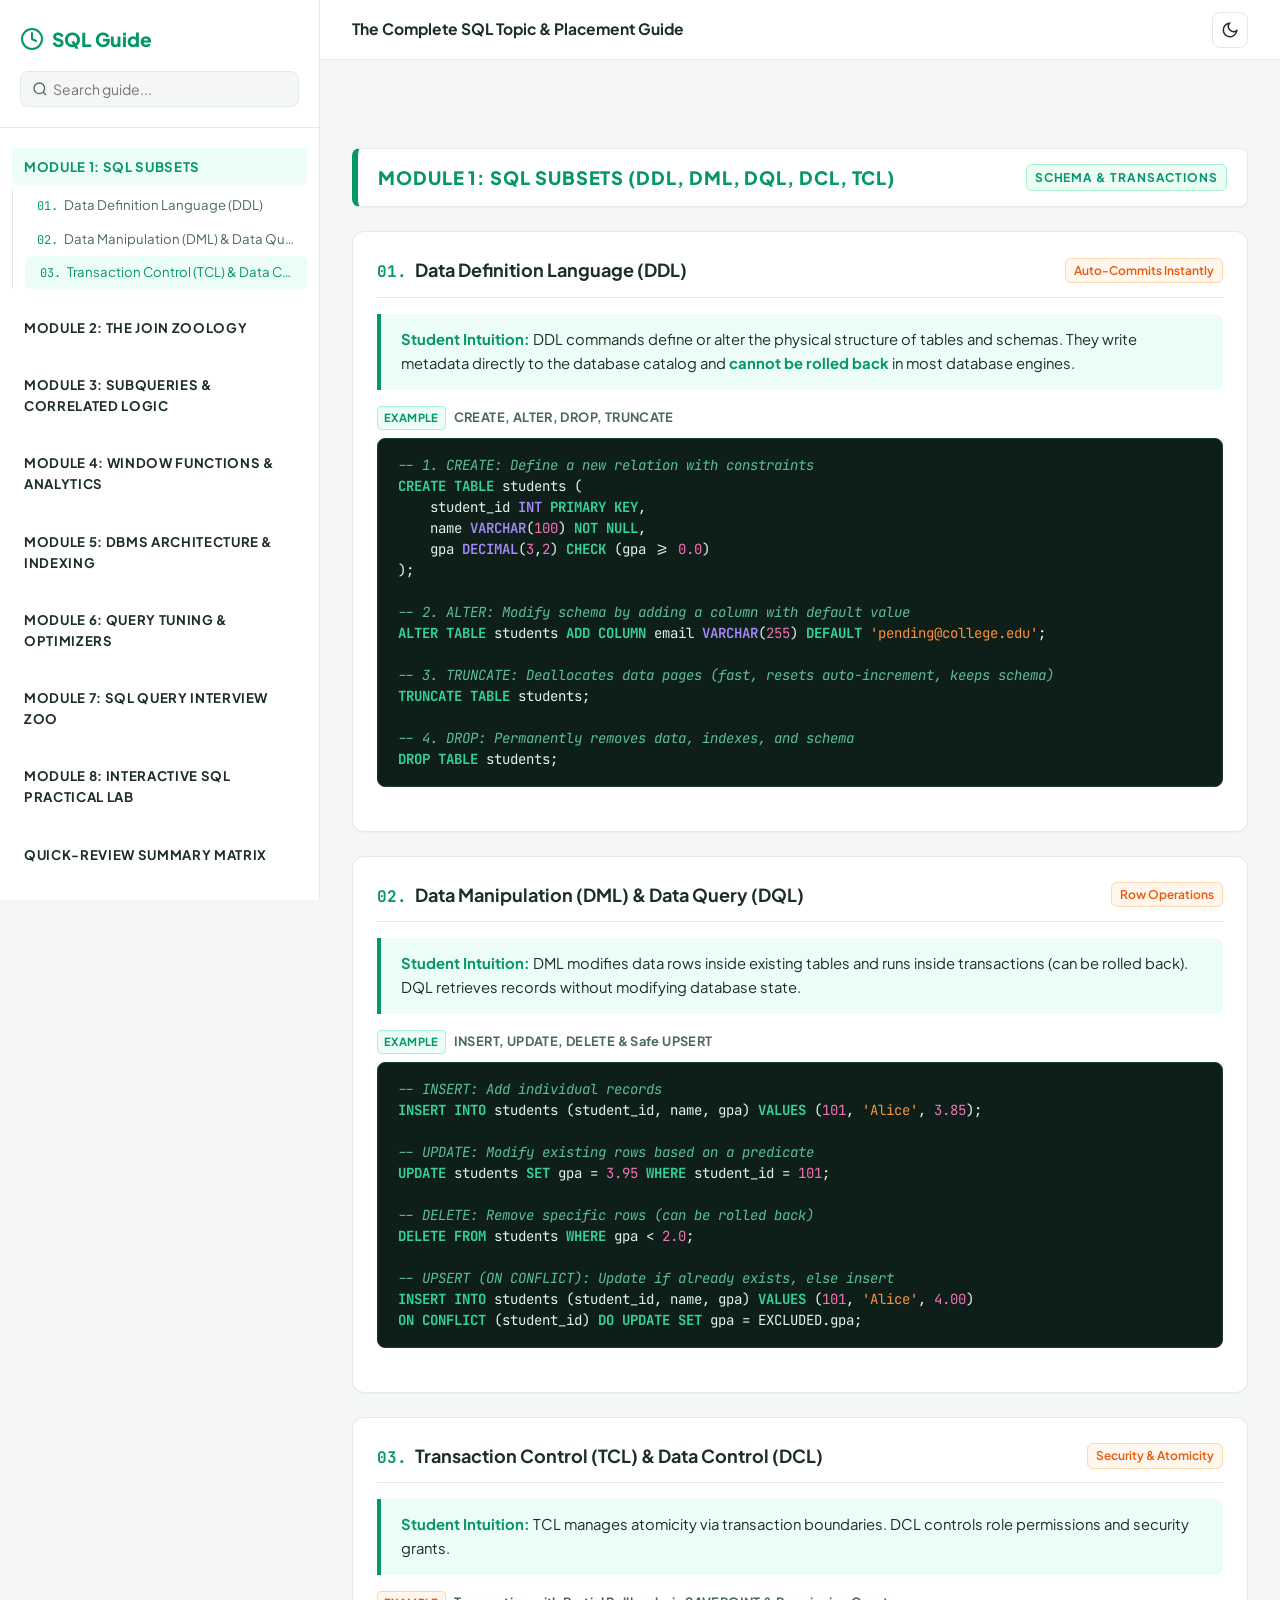
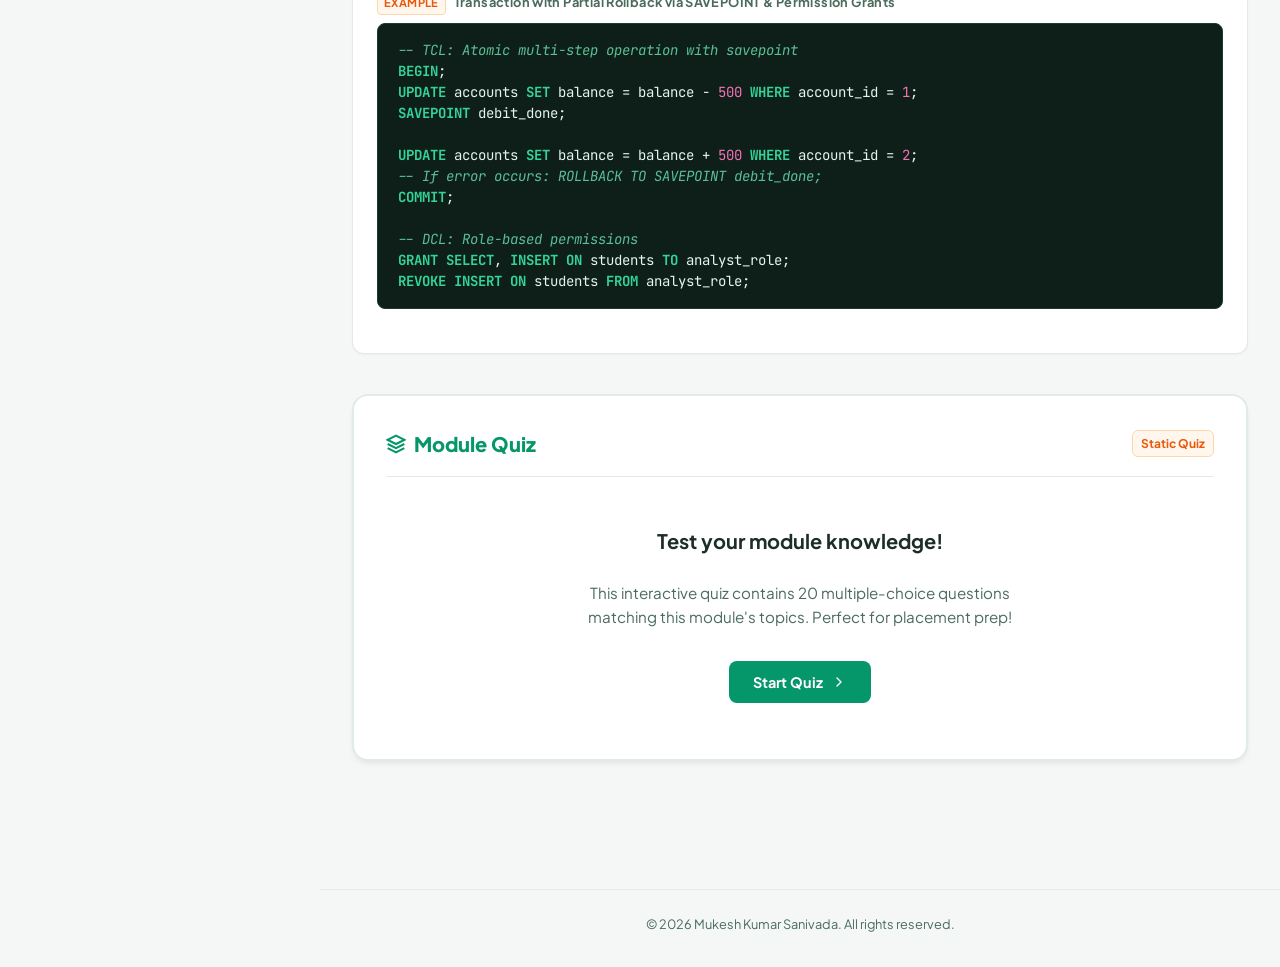
==== commit 2e5cd1a4: "changed theme and add effects" ====
--- a/index.html
+++ b/index.html
@@ -4,7 +4,7 @@
 <head>
     <meta charset="UTF-8">
     <meta name="viewport" content="width=device-width, initial-scale=1.0">
-    <title>SQL Topic & Placement Guide</title>
+    <title>Module 1: SQL Subsets - SQL Topic & Placement Guide</title>
     <link rel="stylesheet" href="style.css">
 </head>
 
@@ -78,14 +78,6 @@
             </header>
 
             <div class="content-container">
-
-                <div class="doc-hero">
-                    <div class="doc-badge">Campus Placement & Engineering Reference</div>
-                    <h1 class="doc-title">The Complete SQL Topic & Placement Guide</h1>
-                    <p class="doc-subtitle">Relational foundations, exhaustive JOIN variations, window functions, DBMS
-                        architecture, and LeetCode-style interview patterns.</p>
-                </div>
-
                 <!-- ================= MODULE 1 ================= -->
                 <div class="module-header">
                     <span>Module 1: SQL Subsets (DDL, DML, DQL, DCL, TCL)</span>
@@ -177,710 +169,6 @@
 <span class="kw">GRANT SELECT</span>, <span class="kw">INSERT ON</span> students <span class="kw">TO</span> analyst_role;
 <span class="kw">REVOKE INSERT ON</span> students <span class="kw">FROM</span> analyst_role;</pre>
                 </div>
-
-                <!-- ================= MODULE 2 ================= -->
-                <div class="module-header">
-                    <span>Module 2: Complete Relational Joins Encyclopedia</span>
-                    <span class="module-tag">All Join Types</span>
-                </div>
-
-                <!-- 2.1 INNER JOIN -->
-                <div class="topic-card">
-                    <div class="topic-top-bar">
-                        <div><span class="topic-num">04.</span><span class="topic-heading">1. INNER JOIN (Equi-Join &
-                                Non-Equi Join)</span></div>
-                        <span class="topic-meta">Exact Intersection</span>
-                    </div>
-                    <div class="intuition-box">
-                        <strong>Student Intuition:</strong> Returns rows only when the join condition evaluates to true
-                        in <em>both</em> tables. Discards all non-matching records.
-                    </div>
-                    <div class="code-section-header"><span class="badge-easy">Equi-Join Example</span> Matching Primary
-                        and Foreign Keys</div>
-                    <pre><span class="kw">SELECT</span> e.name <span class="kw">AS</span> emp_name, d.dept_name
-<span class="kw">FROM</span> employees e
-<span class="kw">INNER JOIN</span> departments d <span class="kw">ON</span> e.department_id = d.id;</pre>
-
-                    <div class="code-section-header"><span class="badge-tricky">Non-Equi Join Example</span> Joining on
-                        Value Ranges (<span class="code-inline">&gt;=</span>, <span class="code-inline">&lt;=</span>)
-                    </div>
-                    <pre><span class="cm">-- Match employees to salary grades where salary falls between min and max bounds</span>
-<span class="kw">SELECT</span> e.name, e.salary, g.grade_level
-<span class="kw">FROM</span> employees e
-<span class="kw">INNER JOIN</span> salary_grades g 
-    <span class="kw">ON</span> e.salary <span class="kw">BETWEEN</span> g.min_salary <span class="kw">AND</span> g.max_salary;</pre>
-                </div>
-
-                <!-- 2.2 LEFT & RIGHT JOIN -->
-                <div class="topic-card">
-                    <div class="topic-top-bar">
-                        <div><span class="topic-num">05.</span><span class="topic-heading">2. LEFT JOIN &amp; 3. RIGHT
-                                JOIN</span></div>
-                        <span class="topic-meta">Outer Directional Joins</span>
-                    </div>
-                    <div class="intuition-box">
-                        <strong>Student Intuition:</strong>
-                        <ul class="bullet-list">
-                            <li><strong>LEFT JOIN:</strong> Keeps <em>all</em> rows from the left table. If no match
-                                exists on the right, right columns fill with <span class="code-inline">NULL</span>.</li>
-                            <li><strong>RIGHT JOIN:</strong> Keeps <em>all</em> rows from the right table, filling
-                                unmatched left columns with <span class="code-inline">NULL</span>. (In industry, LEFT
-                                JOIN is preferred for readability).</li>
-                        </ul>
-                    </div>
-                    <div class="code-section-header"><span class="badge-easy">LEFT JOIN Example</span> All Customers
-                        Regardless of Order History</div>
-                    <pre><span class="kw">SELECT</span> c.name, o.order_id, o.total_amount
-<span class="kw">FROM</span> customers c
-<span class="kw">LEFT JOIN</span> orders o <span class="kw">ON</span> c.id = o.customer_id;</pre>
-
-                    <div class="code-section-header"><span class="badge-easy">RIGHT JOIN Example</span> All Departments
-                        Regardless of Assigned Employees</div>
-                    <pre><span class="kw">SELECT</span> e.name, d.dept_name
-<span class="kw">FROM</span> employees e
-<span class="kw">RIGHT JOIN</span> departments d <span class="kw">ON</span> e.department_id = d.id;</pre>
-                </div>
-
-                <!-- 2.3 FULL OUTER JOIN -->
-                <div class="topic-card">
-                    <div class="topic-top-bar">
-                        <div><span class="topic-num">06.</span><span class="topic-heading">4. FULL OUTER JOIN</span>
-                        </div>
-                        <span class="topic-meta">Complete Union of Datasets</span>
-                    </div>
-                    <div class="intuition-box">
-                        <strong>Student Intuition:</strong> Combines LEFT JOIN and RIGHT JOIN. Preserves all rows from
-                        both tables, filling with <span class="code-inline">NULL</span> wherever a relationship does not
-                        exist.
-                    </div>
-                    <div class="code-section-header"><span class="badge-tricky">Example</span> Finding Unlinked Records
-                        Across Both Entities</div>
-                    <pre><span class="cm">-- Retains employees without departments AND departments with zero employees</span>
-<span class="kw">SELECT</span> e.name <span class="kw">AS</span> emp_name, d.dept_name
-<span class="kw">FROM</span> employees e
-<span class="kw">FULL OUTER JOIN</span> departments d <span class="kw">ON</span> e.department_id = d.id;</pre>
-                </div>
-
-                <!-- 2.4 CROSS JOIN & SELF JOIN -->
-                <div class="topic-card">
-                    <div class="topic-top-bar">
-                        <div><span class="topic-num">07.</span><span class="topic-heading">5. CROSS JOIN &amp; 6. SELF
-                                JOIN</span></div>
-                        <span class="topic-meta">Cartesian Products &amp; Hierarchies</span>
-                    </div>
-                    <div class="intuition-box">
-                        <strong>Student Intuition:</strong>
-                        <ul class="bullet-list">
-                            <li><strong>CROSS JOIN:</strong> Cartesian product ($N \times M$ rows). Multiplies every row
-                                of table A by every row of table B.</li>
-                            <li><strong>SELF JOIN:</strong> Joining a table to itself using two distinct aliases to
-                                evaluate intra-table hierarchies.</li>
-                        </ul>
-                    </div>
-                    <div class="code-section-header"><span class="badge-easy">CROSS JOIN Example</span> Generating
-                        Permutations (All Sizes x All Colors)</div>
-                    <pre><span class="kw">SELECT</span> s.size_label, c.color_name
-<span class="kw">FROM</span> sizes s
-<span class="kw">CROSS JOIN</span> colors c;</pre>
-
-                    <div class="code-section-header"><span class="badge-tricky">SELF JOIN Example</span> Finding
-                        Employees Earning More Than Their Managers</div>
-                    <pre><span class="kw">SELECT</span> 
-    e.name <span class="kw">AS</span> employee_name, e.salary <span class="kw">AS</span> emp_salary,
-    m.name <span class="kw">AS</span> manager_name, m.salary <span class="kw">AS</span> manager_salary
-<span class="kw">FROM</span> employees e
-<span class="kw">JOIN</span> employees m <span class="kw">ON</span> e.manager_id = m.emp_id
-<span class="kw">WHERE</span> e.salary > m.salary;</pre>
-                </div>
-
-                <!-- 2.5 ANTI-JOIN, SEMI-JOIN & NATURAL JOIN -->
-                <div class="topic-card">
-                    <div class="topic-top-bar">
-                        <div><span class="topic-num">08.</span><span class="topic-heading">7. Anti-Join, 8. Semi-Join
-                                &amp; 9. NATURAL JOIN</span></div>
-                        <span class="topic-meta">Special Join Architectures</span>
-                    </div>
-                    <div class="intuition-box">
-                        <strong>Student Intuition:</strong>
-                        <ul class="bullet-list">
-                            <li><strong>Anti-Join:</strong> Identifies records in table A that have <em>no</em> matching
-                                rows in table B (<span class="code-inline">LEFT JOIN ... WHERE B.id IS NULL</span>).
-                            </li>
-                            <li><strong>Semi-Join:</strong> Returns rows from table A if they exist in table B, without
-                                duplicating rows if table B has multiple matches (<span
-                                    class="code-inline">EXISTS</span>).</li>
-                            <li><strong>NATURAL JOIN:</strong> Automatically matches all columns with identical names
-                                across tables. (Interviewers warn against this because schema changes break queries
-                                silently).</li>
-                        </ul>
-                    </div>
-                    <div class="code-section-header"><span class="badge-tricky">Anti-Join Example</span> Customers with
-                        Zero Orders</div>
-                    <pre><span class="kw">SELECT</span> c.id, c.name
-<span class="kw">FROM</span> customers c
-<span class="kw">LEFT JOIN</span> orders o <span class="kw">ON</span> c.id = o.customer_id
-<span class="kw">WHERE</span> o.id <span class="kw">IS NULL</span>;  <span class="cm">-- Anti-join filter</span></pre>
-
-                    <div class="code-section-header"><span class="badge-tricky">Semi-Join Example</span> Customers Who
-                        Placed at Least One Order</div>
-                    <pre><span class="kw">SELECT</span> c.id, c.name
-<span class="kw">FROM</span> customers c
-<span class="kw">WHERE EXISTS</span> (
-    <span class="kw">SELECT</span> <span class="num">1</span> <span class="kw">FROM</span> orders o <span class="kw">WHERE</span> o.customer_id = c.id
-);</pre>
-
-                    <div class="code-section-header"><span class="badge-easy">NATURAL JOIN Example</span> Implicit
-                        Column Matching</div>
-                    <pre><span class="cm">-- Joins implicitly on identical column names (e.g. department_id)</span>
-<span class="kw">SELECT</span> * <span class="kw">FROM</span> employees <span class="kw">NATURAL JOIN</span> departments;</pre>
-                </div>
-
-                <!-- ================= MODULE 3 ================= -->
-                <div class="module-header">
-                    <span>Module 3: Aggregation, Grouping & Set Operations</span>
-                    <span class="module-tag">Calculations & Combining Sets</span>
-                </div>
-
-                <!-- 3.1 Aggregation & ROLLUP / CUBE -->
-                <div class="topic-card">
-                    <div class="topic-top-bar">
-                        <div><span class="topic-num">09.</span><span class="topic-heading">GROUP BY, HAVING, ROLLUP
-                                &amp; CUBE</span></div>
-                        <span class="topic-meta">Multi-Dimensional Aggregates</span>
-                    </div>
-                    <div class="intuition-box">
-                        <strong>Student Intuition:</strong>
-                        <ul class="bullet-list">
-                            <li><span class="code-inline">ROLLUP</span> produces hierarchical subtotals and a grand
-                                total.</li>
-                            <li><span class="code-inline">CUBE</span> computes all possible cross-dimensional
-                                combinations of subtotals.</li>
-                            <li><span class="code-inline">HAVING</span> filters groups; <span
-                                    class="code-inline">WHERE</span> filters individual rows before grouping.</li>
-                        </ul>
-                    </div>
-                    <div class="code-section-header"><span class="badge-tricky">Example</span> Multi-Tier Regional Sales
-                        Subtotals using ROLLUP</div>
-                    <pre><span class="kw">SELECT</span> region, product_category, <span class="fn">SUM</span>(revenue) <span class="kw">AS</span> total_revenue
-<span class="kw">FROM</span> sales
-<span class="kw">GROUP BY ROLLUP</span> (region, product_category);
-<span class="cm">-- Returns: (Region + Category totals), (Region subtotals), and (Grand Total)</span></pre>
-                </div>
-
-                <!-- 3.2 Set Operations -->
-                <div class="topic-card">
-                    <div class="topic-top-bar">
-                        <div><span class="topic-num">10.</span><span class="topic-heading">Set Operations (UNION, UNION
-                                ALL, INTERSECT, EXCEPT)</span></div>
-                        <span class="topic-meta">Set Mathematics</span>
-                    </div>
-                    <div class="intuition-box">
-                        <strong>Student Intuition:</strong> Stacks queries vertically. Column counts and data types must
-                        match.
-                    </div>
-                    <div class="code-section-header"><span class="badge-easy">Example</span> Practical Set Comparisons
-                    </div>
-                    <pre><span class="cm">-- 1. UNION: Combines and removes duplicate records (triggers sorting)</span>
-<span class="kw">SELECT</span> city <span class="kw">FROM</span> suppliers <span class="kw">UNION</span> <span class="kw">SELECT</span> city <span class="kw">FROM</span> customers;
-
-<span class="cm">-- 2. UNION ALL: Combines without deduplication (much faster)</span>
-<span class="kw">SELECT</span> city <span class="kw">FROM</span> suppliers <span class="kw">UNION ALL</span> <span class="kw">SELECT</span> city <span class="kw">FROM</span> customers;
-
-<span class="cm">-- 3. INTERSECT: Cities where BOTH suppliers and customers exist</span>
-<span class="kw">SELECT</span> city <span class="kw">FROM</span> suppliers <span class="kw">INTERSECT</span> <span class="kw">SELECT</span> city <span class="kw">FROM</span> customers;
-
-<span class="cm">-- 4. EXCEPT / MINUS: Cities with suppliers but ZERO customers</span>
-<span class="kw">SELECT</span> city <span class="kw">FROM</span> suppliers <span class="kw">EXCEPT</span> <span class="kw">SELECT</span> city <span class="kw">FROM</span> customers;</pre>
-                </div>
-
-                <!-- ================= MODULE 4 ================= -->
-                <div class="module-header">
-                    <span>Module 4: Window Functions & Analytical SQL</span>
-                    <span class="module-tag">Analytical Ranking</span>
-                </div>
-
-                <!-- 4.1 Ranking Functions -->
-                <div class="topic-card">
-                    <div class="topic-top-bar">
-                        <div><span class="topic-num">11.</span><span class="topic-heading">Ranking: ROW_NUMBER, RANK,
-                                DENSE_RANK, NTILE</span></div>
-                        <span class="topic-meta">Most Asked Interview Topic</span>
-                    </div>
-                    <div class="intuition-box">
-                        <strong>Student Intuition:</strong>
-                        <ul class="bullet-list">
-                            <li><span class="code-inline">ROW_NUMBER()</span>: Unique sequential integers (<span
-                                    class="code-inline">1, 2, 3, 4</span>).</li>
-                            <li><span class="code-inline">RANK()</span>: Tied values get identical ranks; skips the next
-                                rank (<span class="code-inline">1, 2, 2, 4</span>).</li>
-                            <li><span class="code-inline">DENSE_RANK()</span>: Tied values get identical ranks; does not
-                                skip numbers (<span class="code-inline">1, 2, 2, 3</span>).</li>
-                            <li><span class="code-inline">NTILE(k)</span>: Splits sorted dataset into $k$ equal buckets
-                                (e.g., quartiles, percentiles).</li>
-                        </ul>
-                    </div>
-                    <div class="code-section-header"><span class="badge-tricky">Example</span> Comparison of All 4
-                        Ranking Functions</div>
-                    <pre><span class="kw">SELECT</span> 
-    name, department_id, score,
-    <span class="fn">ROW_NUMBER</span>() <span class="kw">OVER</span> (<span class="kw">PARTITION BY</span> department_id <span class="kw">ORDER BY</span> score <span class="kw">DESC</span>) <span class="kw">AS</span> row_num,
-    <span class="fn">RANK</span>()       <span class="kw">OVER</span> (<span class="kw">PARTITION BY</span> department_id <span class="kw">ORDER BY</span> score <span class="kw">DESC</span>) <span class="kw">AS</span> rnk,
-    <span class="fn">DENSE_RANK</span>() <span class="kw">OVER</span> (<span class="kw">PARTITION BY</span> department_id <span class="kw">ORDER BY</span> score <span class="kw">DESC</span>) <span class="kw">AS</span> dense_rnk,
-    <span class="fn">NTILE</span>(<span class="num">4</span>)     <span class="kw">OVER</span> (<span class="kw">PARTITION BY</span> department_id <span class="kw">ORDER BY</span> score <span class="kw">DESC</span>) <span class="kw">AS</span> quartile
-<span class="kw">FROM</span> test_results;</pre>
-                </div>
-
-                <!-- 4.2 Value Functions & Running Frames -->
-                <div class="topic-card">
-                    <div class="topic-top-bar">
-                        <div><span class="topic-num">12.</span><span class="topic-heading">LEAD, LAG, FIRST_VALUE &amp;
-                                Window Frames</span></div>
-                        <span class="topic-meta">Time-Series &amp; Deltas</span>
-                    </div>
-                    <div class="intuition-box">
-                        <strong>Student Intuition:</strong>
-                        <ul class="bullet-list">
-                            <li><span class="code-inline">LAG(col, 1)</span> accesses the previous row; <span
-                                    class="code-inline">LEAD(col, 1)</span> accesses the next row.</li>
-                            <li><span class="code-inline">FIRST_VALUE(col)</span> / <span
-                                    class="code-inline">LAST_VALUE(col)</span> fetch boundaries in a window frame.</li>
-                            <li><span class="code-inline">ROWS BETWEEN UNBOUNDED PRECEDING AND CURRENT ROW</span>
-                                evaluates running accumulations.</li>
-                        </ul>
-                    </div>
-                    <div class="code-section-header"><span class="badge-tricky">Example</span> Day-over-Day Growth &
-                        3-Day Moving Average</div>
-                    <pre><span class="kw">SELECT</span> 
-    txn_date, amount,
-    <span class="cm">-- 1. Day-over-Day Delta</span>
-    amount - <span class="fn">LAG</span>(amount, <span class="num">1</span>) <span class="kw">OVER</span> (<span class="kw">ORDER BY</span> txn_date) <span class="kw">AS</span> dod_change,
-    <span class="cm">-- 2. Running Total</span>
-    <span class="fn">SUM</span>(amount) <span class="kw">OVER</span> (
-        <span class="kw">ORDER BY</span> txn_date 
-        <span class="kw">ROWS BETWEEN UNBOUNDED PRECEDING AND CURRENT ROW</span>
-    ) <span class="kw">AS</span> running_total,
-    <span class="cm">-- 3. 3-Day Moving Average (Current day + 2 previous days)</span>
-    <span class="fn">AVG</span>(amount) <span class="kw">OVER</span> (
-        <span class="kw">ORDER BY</span> txn_date 
-        <span class="kw">ROWS BETWEEN 2 PRECEDING AND CURRENT ROW</span>
-    ) <span class="kw">AS</span> moving_avg_3d
-<span class="kw">FROM</span> transactions;</pre>
-                </div>
-
-                <!-- ================= MODULE 5 ================= -->
-                <div class="module-header">
-                    <span>Module 5: Built-in Functions, Pivots & NULL Handling</span>
-                    <span class="module-tag">Data Transformation</span>
-                </div>
-
-                <!-- 5.1 String, Date & NULL Functions -->
-                <div class="topic-card">
-                    <div class="topic-top-bar">
-                        <div><span class="topic-num">13.</span><span class="topic-heading">String, Date, Math &amp; NULL
-                                Safeguards</span></div>
-                        <span class="topic-meta">Scalar Operations</span>
-                    </div>
-                    <div class="intuition-box">
-                        <strong>Student Intuition:</strong> Essential utility functions for parsing raw values,
-                        computing durations, and preventing runtime errors (such as dividing by zero).
-                    </div>
-                    <div class="code-section-header"><span class="badge-easy">Example</span> String Manipulation &
-                        Substring Parsing</div>
-                    <pre><span class="kw">SELECT</span> 
-    <span class="fn">CONCAT_WS</span>(<span class="str">', '</span>, last_name, first_name) <span class="kw">AS</span> formatted_name,
-    <span class="fn">SUBSTRING</span>(email <span class="kw">FROM</span> <span class="num">1</span> <span class="kw">FOR</span> <span class="fn">POSITION</span>(<span class="str">'@'</span> <span class="kw">IN</span> email) - <span class="num">1</span>) <span class="kw">AS</span> username,
-    <span class="fn">TRIM</span>(<span class="kw">BOTH</span> <span class="str">' '</span> <span class="kw">FROM</span> phone_number) <span class="kw">AS</span> clean_phone
-<span class="kw">FROM</span> users;</pre>
-
-                    <div class="code-section-header"><span class="badge-tricky">Example</span> Date Math &
-                        Divide-by-Zero Guard</div>
-                    <pre><span class="kw">SELECT</span> 
-    order_id,
-    <span class="cm">-- Date arithmetic: Age in days</span>
-    <span class="kw">CURRENT_DATE</span> - order_date <span class="kw">AS</span> days_elapsed,
-    <span class="cm">-- NULLIF converts 0 to NULL, avoiding divide-by-zero errors</span>
-    revenue / <span class="fn">NULLIF</span>(units_sold, <span class="num">0</span>) <span class="kw">AS</span> unit_price
-<span class="kw">FROM</span> sales_orders;</pre>
-                </div>
-
-                <!-- 5.2 CASE Expressions & Pivoting -->
-                <div class="topic-card">
-                    <div class="topic-top-bar">
-                        <div><span class="topic-num">14.</span><span class="topic-heading">CASE Expressions & Pivoting
-                                Rows into Columns</span></div>
-                        <span class="topic-meta">Cross-Tabulation</span>
-                    </div>
-                    <div class="intuition-box">
-                        <strong>Student Intuition:</strong> Conditional aggregation pairs <span
-                            class="code-inline">SUM(CASE WHEN ...)</span> with <span class="code-inline">GROUP BY</span>
-                        to pivot categorical rows into separate columns.
-                    </div>
-                    <div class="code-section-header"><span class="badge-tricky">Example</span> Quarterly Revenue Pivot
-                        Table</div>
-                    <pre><span class="kw">SELECT</span> 
-    product_name,
-    <span class="fn">SUM</span>(<span class="kw">CASE WHEN</span> quarter = <span class="str">'Q1'</span> <span class="kw">THEN</span> sales <span class="kw">ELSE</span> <span class="num">0</span> <span class="kw">END</span>) <span class="kw">AS</span> q1_sales,
-    <span class="fn">SUM</span>(<span class="kw">CASE WHEN</span> quarter = <span class="str">'Q2'</span> <span class="kw">THEN</span> sales <span class="kw">ELSE</span> <span class="num">0</span> <span class="kw">END</span>) <span class="kw">AS</span> q2_sales,
-    <span class="fn">SUM</span>(<span class="kw">CASE WHEN</span> quarter = <span class="str">'Q3'</span> <span class="kw">THEN</span> sales <span class="kw">ELSE</span> <span class="num">0</span> <span class="kw">END</span>) <span class="kw">AS</span> q3_sales,
-    <span class="fn">SUM</span>(<span class="kw">CASE WHEN</span> quarter = <span class="str">'Q4'</span> <span class="kw">THEN</span> sales <span class="kw">ELSE</span> <span class="num">0</span> <span class="kw">END</span>) <span class="kw">AS</span> q4_sales
-<span class="kw">FROM</span> quarterly_sales
-<span class="kw">GROUP BY</span> product_name;</pre>
-                </div>
-
-                <!-- ================= MODULE 6 ================= -->
-                <div class="module-header">
-                    <span>Module 6: Top 3 Placement Problem Patterns</span>
-                    <span class="module-tag">Interview Coding Round</span>
-                </div>
-
-                <!-- 6.1 Nth Salary -->
-                <div class="topic-card">
-                    <div class="topic-top-bar">
-                        <div><span class="topic-num">Pattern 1.</span><span class="topic-heading">Find N-th Highest
-                                Salary (3 Implementations)</span></div>
-                        <span class="topic-meta">Asked in 90% of Interviews</span>
-                    </div>
-                    <div class="intuition-box">
-                        <strong>Student Intuition:</strong> Always handle duplicate salaries using <span
-                            class="code-inline">DENSE_RANK()</span> or <span class="code-inline">DISTINCT</span> so ties
-                        receive the same rank.
-                    </div>
-                    <div class="code-section-header"><span class="badge-easy">Method A: DENSE_RANK() (Recommended
-                            Standard)</span></div>
-                    <pre><span class="kw">WITH</span> RankedSalaries <span class="kw">AS</span> (
-    <span class="kw">SELECT</span> salary, <span class="fn">DENSE_RANK</span>() <span class="kw">OVER</span> (<span class="kw">ORDER BY</span> salary <span class="kw">DESC</span>) <span class="kw">AS</span> rnk
-    <span class="kw">FROM</span> employees
-)
-<span class="kw">SELECT DISTINCT</span> salary <span class="kw">FROM</span> RankedSalaries <span class="kw">WHERE</span> rnk = <span class="num">2</span>;  <span class="cm">-- Change '2' to N</span></pre>
-
-                    <div class="code-section-header"><span class="badge-easy">Method B: Correlated Subquery (Universal
-                            ANSI SQL)</span></div>
-                    <pre><span class="kw">SELECT DISTINCT</span> salary
-<span class="kw">FROM</span> employees e1
-<span class="kw">WHERE</span> <span class="num">2</span> = (  <span class="cm">-- Change '2' to N</span>
-    <span class="kw">SELECT</span> <span class="fn">COUNT</span>(<span class="kw">DISTINCT</span> salary)
-    <span class="kw">FROM</span> employees e2
-    <span class="kw">WHERE</span> e2.salary >= e1.salary
-);</pre>
-
-                    <div class="code-section-header"><span class="badge-easy">Method C: LIMIT / OFFSET</span></div>
-                    <pre><span class="kw">SELECT DISTINCT</span> salary 
-<span class="kw">FROM</span> employees 
-<span class="kw">ORDER BY</span> salary <span class="kw">DESC</span> 
-<span class="kw">LIMIT</span> <span class="num">1</span> <span class="kw">OFFSET</span> <span class="num">1</span>;  <span class="cm">-- OFFSET is (N - 1), so OFFSET 1 = 2nd highest</span></pre>
-                </div>
-
-                <!-- 6.2 Top 3 Earners per Dept -->
-                <div class="topic-card">
-                    <div class="topic-top-bar">
-                        <div><span class="topic-num">Pattern 2.</span><span class="topic-heading">Department-wise Top 3
-                                Earners</span></div>
-                        <span class="topic-meta">LeetCode Benchmark</span>
-                    </div>
-                    <div class="intuition-box">
-                        <strong>Student Intuition:</strong> Partition by department and order by salary descending
-                        within a CTE, then filter the calculated rank.
-                    </div>
-                    <div class="code-section-header"><span class="badge-tricky">Solution</span> Complete Query</div>
-                    <pre><span class="kw">WITH</span> DeptRanks <span class="kw">AS</span> (
-    <span class="kw">SELECT</span> 
-        d.dept_name, e.name <span class="kw">AS</span> employee_name, e.salary,
-        <span class="fn">DENSE_RANK</span>() <span class="kw">OVER</span> (
-            <span class="kw">PARTITION BY</span> e.department_id 
-            <span class="kw">ORDER BY</span> e.salary <span class="kw">DESC</span>
-        ) <span class="kw">AS</span> rank_in_dept
-    <span class="kw">FROM</span> employees e
-    <span class="kw">JOIN</span> departments d <span class="kw">ON</span> e.department_id = d.id
-)
-<span class="kw">SELECT</span> dept_name, employee_name, salary
-<span class="kw">FROM</span> DeptRanks
-<span class="kw">WHERE</span> rank_in_dept <= <span class="num">3</span>;</pre>
-                </div>
-
-                <!-- 6.3 Consecutive Logins / Gaps & Islands -->
-                <div class="topic-card">
-                    <div class="topic-top-bar">
-                        <div><span class="topic-num">Pattern 3.</span><span class="topic-heading">Consecutive Login
-                                Streaks (Gaps & Islands)</span></div>
-                        <span class="topic-meta">Advanced Placement Problem</span>
-                    </div>
-                    <div class="intuition-box">
-                        <strong>Student Intuition:</strong> Subtracting a row number from consecutive calendar dates
-                        produces a constant group anchor date for the entire active streak.
-                    </div>
-                    <div class="code-section-header"><span class="badge-tricky">Solution</span> Find Users with 3+
-                        Consecutive Active Days</div>
-                    <pre><span class="kw">WITH</span> DedupedLogins <span class="kw">AS</span> (
-    <span class="kw">SELECT DISTINCT</span> user_id, login_date <span class="kw">FROM</span> user_logins
-  ),
-  StreakGroups <span class="kw">AS</span> (
-    <span class="kw">SELECT</span> 
-        user_id, login_date,
-        login_date - (<span class="fn">ROW_NUMBER</span>() <span class="kw">OVER</span> (<span class="kw">PARTITION BY</span> user_id <span class="kw">ORDER BY</span> login_date) * <span class="kw">INTERVAL</span> <span class="str">'1 day'</span>) <span class="kw">AS</span> streak_anchor
-    <span class="kw">FROM</span> DedupedLogins
-  )
-<span class="kw">SELECT</span> 
-    user_id, 
-    <span class="fn">MIN</span>(login_date) <span class="kw">AS</span> streak_start, 
-    <span class="fn">MAX</span>(login_date) <span class="kw">AS</span> streak_end, 
-    <span class="fn">COUNT</span>(*) <span class="kw">AS</span> streak_length
-<span class="kw">FROM</span> StreakGroups
-<span class="kw">GROUP BY</span> user_id, streak_anchor
-<span class="kw">HAVING</span> <span class="fn">COUNT</span>(*) >= <span class="num">3</span>;</pre>
-                </div>
-
-                <!-- ================= MODULE 7 ================= -->
-                <div class="module-header">
-                    <span>Module 7: DBMS Internals, Indexes & Normalization</span>
-                    <span class="module-tag">Architecture & Theory</span>
-                </div>
-
-                <!-- 7.1 ACID & Isolation -->
-                <div class="topic-card">
-                    <div class="topic-top-bar">
-                        <div><span class="topic-num">15.</span><span class="topic-heading">ACID Properties & Transaction
-                                Isolation Levels</span></div>
-                        <span class="topic-meta">Core DBMS Theory</span>
-                    </div>
-                    <div class="intuition-box">
-                        <strong>Student Intuition:</strong> ACID governs transaction integrity:
-                        <ul class="bullet-list">
-                            <li><strong>Atomicity:</strong> All modifications succeed or all roll back.</li>
-                            <li><strong>Consistency:</strong> Preserves all declarative constraints and foreign key
-                                references.</li>
-                            <li><strong>Isolation:</strong> Concurrent transactions run safely without reading
-                                uncommitted intermediate states.</li>
-                            <li><strong>Durability:</strong> Committed data persists across system crashes and power
-                                failures.</li>
-                        </ul>
-                    </div>
-                    <table>
-                        <thead>
-                            <tr>
-                                <th style="width: 25%;">Isolation Level</th>
-                                <th style="width: 25%;">Dirty Read</th>
-                                <th style="width: 25%;">Non-Repeatable Read</th>
-                                <th style="width: 25%;">Phantom Read</th>
-                            </tr>
-                        </thead>
-                        <tbody>
-                            <tr>
-                                <td><strong>READ UNCOMMITTED</strong></td>
-                                <td style="color:#b91c1c; font-weight:700;">Allowed</td>
-                                <td style="color:#b91c1c; font-weight:700;">Allowed</td>
-                                <td style="color:#b91c1c; font-weight:700;">Allowed</td>
-                            </tr>
-                            <tr>
-                                <td><strong>READ COMMITTED</strong></td>
-                                <td style="color:#047857; font-weight:700;">Prevented</td>
-                                <td style="color:#b91c1c; font-weight:700;">Allowed</td>
-                                <td style="color:#b91c1c; font-weight:700;">Allowed</td>
-                            </tr>
-                            <tr>
-                                <td><strong>REPEATABLE READ</strong></td>
-                                <td style="color:#047857; font-weight:700;">Prevented</td>
-                                <td style="color:#047857; font-weight:700;">Prevented</td>
-                                <td style="color:#b91c1c; font-weight:700;">Allowed (Engine-dependent)</td>
-                            </tr>
-                            <tr>
-                                <td><strong>SERIALIZABLE</strong></td>
-                                <td style="color:#047857; font-weight:700;">Prevented</td>
-                                <td style="color:#047857; font-weight:700;">Prevented</td>
-                                <td style="color:#047857; font-weight:700;">Prevented</td>
-                            </tr>
-                        </tbody>
-                    </table>
-                </div>
-
-                <!-- 7.2 Indexing & SARGability -->
-                <div class="topic-card">
-                    <div class="topic-top-bar">
-                        <div><span class="topic-num">16.</span><span class="topic-heading">Clustered vs. Non-Clustered
-                                Indexes & SARGability</span></div>
-                        <span class="topic-meta">Performance Tuning</span>
-                    </div>
-                    <div class="intuition-box">
-                        <strong>Student Intuition:</strong>
-                        <ul class="bullet-list">
-                            <li><strong>Clustered Index:</strong> Dictates the physical storage order of rows on disk
-                                (only 1 per table).</li>
-                            <li><strong>Non-Clustered Index:</strong> A separate lookup structure of pointers to the
-                                underlying data rows.</li>
-                            <li><strong>SARGable (Search Argument Able):</strong> Conditions that allow direct B-Tree
-                                index seeks. Applying functions to indexed columns prevents seeks and forces full table
-                                scans.</li>
-                        </ul>
-                    </div>
-                    <div class="code-section-header"><span class="badge-tricky">Example</span> Non-SARGable vs. SARGable
-                        Query Design</div>
-                    <pre><span class="cm">-- ❌ Non-SARGable: Wrapping indexed column in function forces a Full Table Scan</span>
-<span class="kw">SELECT</span> * <span class="kw">FROM</span> orders <span class="kw">WHERE</span> <span class="fn">EXTRACT</span>(<span class="kw">YEAR FROM</span> order_date) = <span class="num">2024</span>;
-
-<span class="cm">-- ✅ SARGable: Column is untouched; uses B-Tree Index Seek</span>
-<span class="kw">SELECT</span> * <span class="kw">FROM</span> orders 
-<span class="kw">WHERE</span> order_date >= <span class="str">'2024-01-01'</span> <span class="kw">AND</span> order_date < <span class="str">'2025-01-01'</span>;</pre>
-                </div>
-
-                <!-- 7.3 Normalization -->
-                <div class="topic-card">
-                    <div class="topic-top-bar">
-                        <div><span class="topic-num">17.</span><span class="topic-heading">Database Normalization (1NF,
-                                2NF, 3NF, BCNF)</span></div>
-                        <span class="topic-meta">Schema Design</span>
-                    </div>
-                    <div class="intuition-box">
-                        <strong>Student Intuition:</strong> Normalization minimizes redundancy and prevents insertion,
-                        update, and deletion anomalies.
-                        <ul class="bullet-list">
-                            <li><strong>1NF:</strong> Atomic values per cell (no lists), primary key defined.</li>
-                            <li><strong>2NF:</strong> 1NF + no partial dependencies (every non-key attribute depends on
-                                the <em>whole</em> primary key).</li>
-                            <li><strong>3NF:</strong> 2NF + no transitive dependencies ($A \rightarrow B \rightarrow
-                                C$). Non-keys must depend <em>only</em> on the primary key.</li>
-                            <li><strong>BCNF:</strong> Stricter 3NF: for every functional dependency $X \rightarrow Y$,
-                                $X$ must be a super key.</li>
-                        </ul>
-                    </div>
-                    <div class="code-section-header"><span class="badge-easy">Example</span> 3NF Transformation
-                        (Eliminating Transitive Dependencies)</div>
-                    <pre><span class="cm">-- ❌ Violates 3NF: zip determines city and state (transitive dependency via customer_id -> zip)</span>
-<span class="cm">-- customers(id, name, zip, city, state)</span>
-
-<span class="cm">-- ✅ 3NF Compliant: Normalized Lookup Structure</span>
-<span class="kw">CREATE TABLE</span> zip_directory (
-    zip <span class="type">VARCHAR</span>(<span class="num">10</span>) <span class="kw">PRIMARY KEY</span>,
-    city <span class="type">VARCHAR</span>(<span class="num">50</span>),
-    state <span class="type">VARCHAR</span>(<span class="num">50</span>)
-);
-
-<span class="kw">CREATE TABLE</span> customers (
-    id <span class="type">INT</span> <span class="kw">PRIMARY KEY</span>,
-    name <span class="type">VARCHAR</span>(<span class="num">100</span>),
-    zip <span class="type">VARCHAR</span>(<span class="num">10</span>) <span class="kw">REFERENCES</span> zip_directory(zip)
-);</pre>
-                </div>
-
-                <!-- 7.4 Views, Procedures & Triggers -->
-                <div class="topic-card">
-                    <div class="topic-top-bar">
-                        <div><span class="topic-num">18.</span><span class="topic-heading">Views, Stored Procedures &
-                                Triggers</span></div>
-                        <span class="topic-meta">Server-side Objects</span>
-                    </div>
-                    <div class="intuition-box">
-                        <strong>Student Intuition:</strong> Server-side database objects that encapsulate business
-                        rules, security layers, and automated event hooks.
-                    </div>
-                    <div class="code-section-header"><span class="badge-easy">1. View with Check Option</span> Security
-                        & Validation Layer</div>
-                    <pre><span class="kw">CREATE VIEW</span> active_students <span class="kw">AS</span>
-<span class="kw">SELECT</span> id, name, status <span class="kw">FROM</span> students <span class="kw">WHERE</span> status = <span class="str">'active'</span>
-<span class="kw">WITH CHECK OPTION</span>; <span class="cm">-- Blocks any INSERT/UPDATE that would set status != 'active'</span></pre>
-
-                    <div class="code-section-header"><span class="badge-tricky">2. Audit Trigger</span> Event Hook for
-                        Automated Logging</div>
-                    <pre><span class="kw">CREATE OR REPLACE FUNCTION</span> log_student_deletions() <span class="kw">RETURNS TRIGGER AS</span> $$
-<span class="kw">BEGIN</span>
-    <span class="kw">INSERT INTO</span> audit_log (table_name, record_id, deleted_at)
-    <span class="kw">VALUES</span> (<span class="str">'students'</span>, OLD.id, <span class="fn">NOW</span>());
-    <span class="kw">RETURN</span> OLD;
-<span class="kw">END</span>;
-$$ <span class="kw">LANGUAGE</span> plpgsql;
-
-<span class="kw">CREATE TRIGGER</span> student_delete_trigger
-<span class="kw">AFTER DELETE ON</span> students
-<span class="kw">FOR EACH ROW EXECUTE FUNCTION</span> log_student_deletions();</pre>
-                </div>
-
-                <!-- ================= SUMMARY MATRIX ================= -->
-                <div class="module-header">
-                    <span>Quick-Review Placement Summary Matrix</span>
-                    <span class="module-tag">Revision</span>
-                </div>
-
-                <table>
-                    <thead>
-                        <tr>
-                            <th style="width: 5%;">#</th>
-                            <th style="width: 22%;">Topic</th>
-                            <th style="width: 33%;">Key Syntax / Clause</th>
-                            <th style="width: 40%;">What to Say in the Interview</th>
-                        </tr>
-                    </thead>
-                    <tbody>
-                        <tr>
-                            <td>01</td>
-                            <td><strong>TRUNCATE vs DELETE</strong></td>
-                            <td><span class="code-inline">TRUNCATE</span> vs <span class="code-inline">DELETE</span>
-                            </td>
-                            <td>TRUNCATE is DDL (deallocates pages, resets IDs); DELETE is DML (row-by-row, logged).
-                            </td>
-                        </tr>
-                        <tr>
-                            <td>02</td>
-                            <td><strong>NULL Logic (3VL)</strong></td>
-                            <td><span class="code-inline">IS NULL</span>, <span class="code-inline">IS NOT NULL</span>
-                            </td>
-                            <td>SQL uses Three-Valued Logic. <span class="code-inline">= NULL</span> yields UNKNOWN and
-                                returns zero rows.</td>
-                        </tr>
-                        <tr>
-                            <td>03</td>
-                            <td><strong>Execution Order</strong></td>
-                            <td><span class="code-inline">FROM → WHERE → GROUP BY → SELECT</span></td>
-                            <td>Column aliases created in SELECT cannot be used in WHERE because WHERE runs earlier.
-                            </td>
-                        </tr>
-                        <tr>
-                            <td>04</td>
-                            <td><strong>INNER vs OUTER Joins</strong></td>
-                            <td><span class="code-inline">INNER</span>, <span class="code-inline">LEFT</span>, <span
-                                    class="code-inline">FULL JOIN</span></td>
-                            <td>INNER drops non-matches; LEFT keeps all left rows; FULL keeps all rows from both.</td>
-                        </tr>
-                        <tr>
-                            <td>05</td>
-                            <td><strong>Anti-Join Pattern</strong></td>
-                            <td><span class="code-inline">LEFT JOIN ... WHERE right.id IS NULL</span></td>
-                            <td>Optimal way to identify missing relationships without expensive subqueries.</td>
-                        </tr>
-                        <tr>
-                            <td>06</td>
-                            <td><strong>NOT IN NULL Pitfall</strong></td>
-                            <td><span class="code-inline">NOT EXISTS</span></td>
-                            <td>NOT IN returns zero rows if the subquery contains a single NULL. Use NOT EXISTS.</td>
-                        </tr>
-                        <tr>
-                            <td>07</td>
-                            <td><strong>Rank Functions</strong></td>
-                            <td><span class="code-inline">ROW_NUMBER</span>, <span class="code-inline">RANK</span>,
-                                <span class="code-inline">DENSE_RANK</span>
-                            </td>
-                            <td>ROW_NUMBER is strictly sequential; RANK skips numbers on ties; DENSE_RANK has no gaps.
-                            </td>
-                        </tr>
-                        <tr>
-                            <td>08</td>
-                            <td><strong>N-th Salary</strong></td>
-                            <td><span class="code-inline">DENSE_RANK() OVER (ORDER BY salary DESC)</span></td>
-                            <td>DENSE_RANK handles duplicate salary ties cleanly across departments.</td>
-                        </tr>
-                        <tr>
-                            <td>09</td>
-                            <td><strong>Gaps & Islands</strong></td>
-                            <td><span class="code-inline">date - ROW_NUMBER() * INTERVAL</span></td>
-                            <td>Subtracting a sequential row number produces a constant anchor date for consecutive
-                                days.</td>
-                        </tr>
-                        <tr>
-                            <td>10</td>
-                            <td><strong>SARGable Indexes</strong></td>
-                            <td><span class="code-inline">WHERE date >= '2024-01-01'</span></td>
-                            <td>Never wrap indexed columns in functions; keep columns bare to enable B-Tree seeks.</td>
-                        </tr>
-                    </tbody>
-                </table>
-
             </div> <!-- close content-container -->
 
             <footer class="site-footer">© 2026 Mukesh Kumar Sanivada. All rights reserved.</footer>
@@ -894,259 +182,10 @@
         </svg>
     </button>
 
+    <script src="script.js"></script>
     <script>
-        // Theme management
-        const themeToggleBtn = document.getElementById('theme-toggle');
-        const currentTheme = localStorage.getItem('theme') || 'light';
-        document.documentElement.setAttribute('data-theme', currentTheme);
-
-        themeToggleBtn.addEventListener('click', () => {
-            const currentTheme = document.documentElement.getAttribute('data-theme');
-            const newTheme = currentTheme === 'light' ? 'dark' : 'light';
-            document.documentElement.setAttribute('data-theme', newTheme);
-            localStorage.setItem('theme', newTheme);
-        });
-
-        // Mobile sidebar menu toggle
-        const menuToggle = document.getElementById('menu-toggle');
-        const sidebar = document.getElementById('sidebar');
-        const closeSidebar = document.getElementById('close-sidebar');
-
-        menuToggle.addEventListener('click', () => {
-            sidebar.classList.add('open');
-        });
-
-        closeSidebar.addEventListener('click', () => {
-            sidebar.classList.remove('open');
-        });
-
-        document.addEventListener('click', (e) => {
-            if (window.innerWidth < 1024 && e.target.classList.contains('toc-link')) {
-                sidebar.classList.remove('open');
-            }
-        });
-
-        // Generate Table of Contents & Assign IDs
-        const tocNav = document.getElementById('toc-nav');
-        const modules = document.querySelectorAll('.module-header');
-
-        modules.forEach((modHeader, modIdx) => {
-            const modId = `module-${modIdx + 1}`;
-            modHeader.id = modId;
-
-            const modTitleText = modHeader.querySelector('span:first-child')?.textContent || modHeader.textContent;
-
-            const modGroup = document.createElement('div');
-            modGroup.className = 'toc-module-group';
-
-            const modLink = document.createElement('a');
-            modLink.className = 'toc-link toc-module-link';
-            modLink.href = `#${modId}`;
-            modLink.textContent = modTitleText.trim();
-            modGroup.appendChild(modLink);
-
-            const topicList = document.createElement('ul');
-            topicList.className = 'toc-topic-list';
-
-            let nextElem = modHeader.nextElementSibling;
-            let topicIdx = 1;
-            while (nextElem && !nextElem.classList.contains('module-header')) {
-                if (nextElem.classList.contains('topic-card')) {
-                    const topicCard = nextElem;
-                    const topicId = `topic-${modIdx + 1}-${topicIdx}`;
-                    topicCard.id = topicId;
-
-                    const headingElem = topicCard.querySelector('.topic-heading');
-                    const numElem = topicCard.querySelector('.topic-num');
-                    const topicText = headingElem ? headingElem.textContent : `Topic ${topicIdx}`;
-                    const topicNum = numElem ? numElem.textContent : `${topicIdx}`;
-
-                    const topicLi = document.createElement('li');
-                    const topicLink = document.createElement('a');
-                    topicLink.className = 'toc-link toc-topic-link';
-                    topicLink.href = `#${topicId}`;
-                    topicLink.innerHTML = `<span class="toc-topic-num">${topicNum}</span> ${topicText}`;
-
-                    topicLi.appendChild(topicLink);
-                    topicList.appendChild(topicLi);
-
-                    topicIdx++;
-                }
-                nextElem = nextElem.nextElementSibling;
-            }
-
-            modGroup.appendChild(topicList);
-            tocNav.appendChild(modGroup);
-        });
-
-        // ScrollSpy Active State Highlight
-        const observerOptions = {
-            root: null,
-            rootMargin: '-80px 0px -80% 0px', // Adjusted to account for top bar
-            threshold: 0
-        };
-
-        const observer = new IntersectionObserver(entries => {
-            entries.forEach(entry => {
-                if (entry.isIntersecting) {
-                    const id = entry.target.id;
-                    document.querySelectorAll('.toc-link').forEach(link => {
-                        if (link.getAttribute('href') === `#${id}`) {
-                            link.classList.add('active');
-                            link.scrollIntoView({ block: 'nearest', behavior: 'smooth' });
-                        } else {
-                            link.classList.remove('active');
-                        }
-                    });
-                }
-            });
-        }, observerOptions);
-
-        document.querySelectorAll('.module-header, .topic-card').forEach(elem => {
-            observer.observe(elem);
-        });
-
-        // Live Search Filtering
-        const searchInput = document.getElementById('search-input');
-        searchInput.addEventListener('input', (e) => {
-            const query = e.target.value.toLowerCase().trim();
-
-            modules.forEach((modHeader, modIdx) => {
-                let nextElem = modHeader.nextElementSibling;
-                let anyVisible = false;
-
-                while (nextElem && !nextElem.classList.contains('module-header')) {
-                    if (nextElem.classList.contains('topic-card') || nextElem.tagName === 'TABLE' || nextElem.classList.contains('quiz-card')) {
-                        if (nextElem.classList.contains('quiz-card')) {
-                            if (query === '') {
-                                nextElem.style.display = '';
-                            } else {
-                                nextElem.style.display = 'none';
-                            }
-                        } else {
-                            const text = nextElem.textContent.toLowerCase();
-                            const matches = text.includes(query);
-                            if (matches) {
-                                nextElem.style.display = '';
-                                anyVisible = true;
-                            } else {
-                                nextElem.style.display = 'none';
-                            }
-                        }
-                    }
-                    nextElem = nextElem.nextElementSibling;
-                }
-
-                const headerText = modHeader.textContent.toLowerCase();
-                if (headerText.includes(query) || anyVisible) {
-                    modHeader.style.display = '';
-                } else {
-                    modHeader.style.display = 'none';
-                }
-            });
-
-            // Hide/show links in TOC based on content visibility
-            document.querySelectorAll('.toc-topic-link').forEach(link => {
-                const targetId = link.getAttribute('href').substring(1);
-                const targetElem = document.getElementById(targetId);
-                if (targetElem && targetElem.style.display === 'none') {
-                    link.parentElement.style.display = 'none';
-                } else {
-                    link.parentElement.style.display = '';
-                }
-            });
-
-            document.querySelectorAll('.toc-module-group').forEach(group => {
-                const activeTopics = group.querySelectorAll('.toc-topic-list li:not([style*="display: none"])');
-                const modLink = group.querySelector('.toc-module-link');
-                const targetId = modLink.getAttribute('href').substring(1);
-                const targetElem = document.getElementById(targetId);
-
-                if (targetElem && targetElem.style.display === 'none' && activeTopics.length === 0) {
-                    group.style.display = 'none';
-                } else {
-                    group.style.display = '';
-                }
-            });
-        });
-
-        // Clipboard Fallback copy utility
-        function copyTextToClipboard(text, successCallback) {
-            if (navigator.clipboard && navigator.clipboard.writeText) {
-                navigator.clipboard.writeText(text).then(successCallback).catch(err => {
-                    fallbackCopyTextToClipboard(text, successCallback);
-                });
-            } else {
-                fallbackCopyTextToClipboard(text, successCallback);
-            }
-        }
-
-        function fallbackCopyTextToClipboard(text, successCallback) {
-            const textArea = document.createElement("textarea");
-            textArea.value = text;
-            textArea.style.top = "0";
-            textArea.style.left = "0";
-            textArea.style.position = "fixed";
-            document.body.appendChild(textArea);
-            textArea.focus();
-            textArea.select();
-            try {
-                const successful = document.execCommand('copy');
-                if (successful) successCallback();
-            } catch (err) {
-                console.error('Fallback copy failed:', err);
-            }
-            document.body.removeChild(textArea);
-        }
-
-        // Dynamic Copy-Code Buttons
-        document.querySelectorAll('pre').forEach(pre => {
-            const wrapper = document.createElement('div');
-            wrapper.className = 'code-wrapper';
-            pre.parentNode.insertBefore(wrapper, pre);
-            wrapper.appendChild(pre);
-
-            const btn = document.createElement('button');
-            btn.className = 'copy-code-btn';
-            btn.innerHTML = `<svg width="14" height="14" viewBox="0 0 24 24" fill="none" stroke="currentColor" stroke-width="2" stroke-linecap="round" stroke-linejoin="round"><rect x="9" y="9" width="13" height="13" rx="2" ry="2"></rect><path d="M5 15H4a2 2 0 0 1-2-2V4a2 2 0 0 1 2-2h9a2 2 0 0 1 2 2v1"></path></svg>`;
-            btn.title = "Copy Code";
-
-            btn.addEventListener('click', () => {
-                const code = pre.textContent || pre.innerText;
-                copyTextToClipboard(code, () => {
-                    btn.innerHTML = `<svg width="14" height="14" viewBox="0 0 24 24" fill="none" stroke="#10b981" stroke-width="2" stroke-linecap="round" stroke-linejoin="round"><polyline points="20 6 9 17 4 12"></polyline></svg>`;
-                    btn.classList.add('copied');
-                    setTimeout(() => {
-                        btn.innerHTML = `<svg width="14" height="14" viewBox="0 0 24 24" fill="none" stroke="currentColor" stroke-width="2" stroke-linecap="round" stroke-linejoin="round"><rect x="9" y="9" width="13" height="13" rx="2" ry="2"></rect><path d="M5 15H4a2 2 0 0 1-2-2V4a2 2 0 0 1 2-2h9a2 2 0 0 1 2 2v1"></path></svg>`;
-                        btn.classList.remove('copied');
-                    }, 2000);
-                });
-            });
-
-            wrapper.appendChild(btn);
-        });
-
-        // Back to Top functionality
-        const backToTopBtn = document.getElementById('back-to-top');
-        window.addEventListener('scroll', () => {
-            if (window.scrollY > 400) {
-                backToTopBtn.style.display = 'flex';
-            } else {
-                backToTopBtn.style.display = 'none';
-            }
-        });
-        backToTopBtn.addEventListener('click', () => {
-            window.scrollTo({ top: 0, behavior: 'smooth' });
-        });
-
-        // ==========================================
-        //         INTERACTIVE QUIZZES MODULE
-        // ==========================================
-
-        const QUIZ_DATA = [
-            // Module 1 (20 questions)
-            [
-                {
+        window.QUIZ_QUESTIONS = [
+            {
                     question: "Which of the following SQL commands is classified under Data Definition Language (DDL)?",
                     options: ["INSERT", "UPDATE", "TRUNCATE", "ROLLBACK"],
                     correct: 2,
@@ -1267,1064 +306,7 @@
                     correct: 2,
                     explanation: "TRUNCATE operates by reclaiming the database pages allocated to the table, avoiding the overhead of row-by-row scanning, locking, and individual undo log writes."
                 }
-            ],
-
-            // Module 2 (20 questions)
-            [
-                {
-                    question: "What is returned by a standard INNER JOIN?",
-                    options: ["All rows from both tables", "Only rows that have matching values in both tables", "All rows from the left table and matching rows from the right", "All rows from the right table and matching rows from the left"],
-                    correct: 1,
-                    explanation: "An INNER JOIN returns the intersection of the two tables. It only includes rows that meet the join condition."
-                },
-                {
-                    question: "In a LEFT JOIN (or LEFT OUTER JOIN), what values are populated for the right table's columns when a left row has no match?",
-                    options: ["Blank spaces", "Zeros", "NULL", "An empty string"],
-                    correct: 2,
-                    explanation: "A LEFT JOIN guarantees all rows from the left table. If there is no matching row on the right, the right columns are filled with NULLs."
-                },
-                {
-                    question: "Which join type returns all records from both tables, filling in NULLs where keys do not match?",
-                    options: ["INNER JOIN", "CROSS JOIN", "FULL OUTER JOIN", "SELF JOIN"],
-                    correct: 2,
-                    explanation: "FULL OUTER JOIN returns the union of both tables, generating NULLs for missing matches on either side."
-                },
-                {
-                    question: "What is a CROSS JOIN?",
-                    options: ["A join that matches columns by name", "A join that returns the Cartesian product of the two tables", "A join that compares a table to itself", "A join using non-equality operators"],
-                    correct: 1,
-                    explanation: "A CROSS JOIN pairs every row of the first table with every row of the second table, creating a Cartesian product."
-                },
-                {
-                    question: "What is a SELF JOIN?",
-                    options: ["A join that requires no ON clause", "A join that matches a table to itself using aliases", "A join between a table and a view", "A join that automatically commits"],
-                    correct: 1,
-                    explanation: "A SELF JOIN joins a table to itself. Table aliases (e.g., FROM employees e1 JOIN employees e2) are required to differentiate the instances."
-                },
-                {
-                    question: "What is a non-equi join?",
-                    options: ["A join with no keys", "A join condition that uses comparisons other than '=' (e.g., <, >, BETWEEN)", "A join returning mismatched rows", "A join that fails due to type mismatches"],
-                    correct: 1,
-                    explanation: "A non-equi join links tables using operators like <, >, <=, >=, or BETWEEN instead of checking for exact equality (=)."
-                },
-                {
-                    question: "How does a standard SQL JOIN condition ON a.id = b.id handle NULL values in those columns?",
-                    options: ["It joins them because NULL equals NULL", "It returns an error", "It ignores them because NULL = NULL evaluates to UNKNOWN", "It joins them only in outer joins"],
-                    correct: 2,
-                    explanation: "In SQL, NULL comparison (NULL = NULL) evaluates to UNKNOWN (not TRUE). Thus, join conditions will not match NULLs."
-                },
-                {
-                    question: "Which query structure finds records in Table A that have no matching records in Table B?",
-                    options: ["SELECT * FROM A INNER JOIN B ON A.id = B.id", "SELECT * FROM A LEFT JOIN B ON A.id = B.id WHERE B.id IS NULL", "SELECT * FROM A RIGHT JOIN B ON A.id = B.id WHERE A.id IS NULL", "SELECT * FROM A CROSS JOIN B WHERE A.id = B.id"],
-                    correct: 1,
-                    explanation: "By doing a LEFT JOIN and filtering for rows where B's joining column IS NULL, you isolate the rows in A that failed to match any row in B."
-                },
-                {
-                    question: "If Table A has 10 rows and Table B has 5 rows, how many rows are returned by a CROSS JOIN?",
-                    options: ["15", "5", "50", "2"],
-                    correct: 2,
-                    explanation: "A CROSS JOIN produces a Cartesian product. The total rows returned is the product of both table sizes (10 * 5 = 50)."
-                },
-                {
-                    question: "What is mandatory to write a valid SELF JOIN query?",
-                    options: ["A subquery", "The UNION operator", "Table aliases to distinguish the table references", "A primary key index"],
-                    correct: 2,
-                    explanation: "Since you reference the same table name multiple times, you must assign aliases (e.g., 't1' and 't2') so the query compiler can resolve column references."
-                },
-                {
-                    question: "Can multiple tables be joined together in a single query?",
-                    options: ["No, only two tables can be joined at a time", "Yes, by chaining join clauses sequentially", "Yes, but only using subqueries", "Only if they share a single compound key"],
-                    correct: 1,
-                    explanation: "You can join multiple tables by sequentially adding JOIN clauses. The result of the first join is joined to the next table, and so on."
-                },
-                {
-                    question: "What is the default join type if the JOIN keyword is used on its own?",
-                    options: ["LEFT JOIN", "INNER JOIN", "CROSS JOIN", "FULL OUTER JOIN"],
-                    correct: 1,
-                    explanation: "In SQL, writing 'JOIN' without any outer/cross qualifier default-resolves to an 'INNER JOIN'."
-                },
-                {
-                    question: "How does a NATURAL JOIN match columns between two tables?",
-                    options: ["By comparing primary key to foreign key definitions", "By matching columns that have the same name in both tables", "By matching columns in physical order", "By selecting the first indexed column"],
-                    correct: 1,
-                    explanation: "A NATURAL JOIN matches columns sharing the same name in both tables. It does not require an ON clause."
-                },
-                {
-                    question: "Why is NATURAL JOIN generally avoided in professional production database code?",
-                    options: ["It has terrible index usage", "Adding or renaming a column in either table can silently alter the join condition and break queries", "It is not ANSI SQL compliant", "It only works with integer columns"],
-                    correct: 1,
-                    explanation: "If another developer adds a column to one of the tables that happens to share a name with a column in the other table, the NATURAL JOIN will match on both columns, silently corrupting query results."
-                },
-                {
-                    question: "What is the computational complexity (growth) of a CROSS JOIN on two tables of size N and M?",
-                    options: ["O(N + M)", "O(log N + log M)", "O(N * M)", "O(N^2)"],
-                    correct: 2,
-                    explanation: "Every row in N is matched with every row in M, yielding N * M rows. The work grows quadratically if table sizes are equal."
-                },
-                {
-                    question: "What is the most effective database optimization for speeding up JOIN operations?",
-                    options: ["Using the HAVING clause", "Creating indexes on the columns used in the join condition", "Replacing joins with UNION operations", "Converting all joins to CROSS JOINS"],
-                    correct: 1,
-                    explanation: "Creating indexes on join keys (especially foreign keys) allows the query engine to look up matching rows in O(log N) time rather than performing full table scans."
-                },
-                {
-                    question: "In a LEFT JOIN, if table A has 5 rows and table B has 0 rows, how many rows will be returned?",
-                    options: ["0", "5", "10", "Error"],
-                    correct: 1,
-                    explanation: "A LEFT JOIN preserves all rows from the left table. Thus, all 5 rows from Table A are returned, with B's columns set to NULL."
-                },
-                {
-                    question: "Can you join tables on multiple columns (a composite join condition)?",
-                    options: ["No, joins only support single-column conditions", "Yes, by connecting column matches with the AND operator in the ON clause", "Yes, by nesting multiple JOIN statements", "Only if the columns are in a UNIQUE index"],
-                    correct: 1,
-                    explanation: "You can join on multiple keys by combining them with AND (e.g. ON a.key1 = b.key1 AND a.key2 = b.key2)."
-                },
-                {
-                    question: "Compare the filtering logic in these two queries:",
-                    code: "-- Query A\nSELECT * FROM A LEFT JOIN B ON A.id = B.id AND B.status = 'Active';\n\n-- Query B\nSELECT * FROM A LEFT JOIN B ON A.id = B.id WHERE B.status = 'Active';",
-                    options: ["They return identical result sets", "Query B filters out mismatched rows from A, effectively converting it to an INNER JOIN", "Query A throws a syntax error", "Query B runs significantly slower"],
-                    correct: 1,
-                    explanation: "Filtering in the ON clause decides what rows from the right table are joined. Mismatched left rows are still kept. Filtering in the WHERE clause applies to the final joined output, discarding any left rows that have NULL in b.status (effectively converting it to an INNER JOIN)."
-                },
-                {
-                    question: "What is returned by a RIGHT JOIN of tables A and B?",
-                    options: ["All rows from A, matching rows from B", "All rows from B, matching rows from A", "Only intersecting rows", "The Cartesian product of A and B"],
-                    correct: 1,
-                    explanation: "A RIGHT JOIN (or RIGHT OUTER JOIN) preserves all rows from the right table (B), returning NULLs for left table (A) columns where no match is found."
-                }
-            ],
-
-            // Module 3 (20 questions)
-            [
-                {
-                    question: "What does COUNT(*) count?",
-                    options: ["Only non-NULL values", "All rows, including NULL values and duplicate values", "Only unique values", "Only rows containing no duplicate values"],
-                    correct: 1,
-                    explanation: "COUNT(*) counts the total number of rows matching the query predicates, regardless of whether column values are NULL or duplicates."
-                },
-                {
-                    question: "How does COUNT(column_name) differ from COUNT(*)?",
-                    options: ["It performs faster", "It ignores rows where the specified column is NULL", "It only counts duplicate values", "It is syntax-invalid in standard SQL"],
-                    correct: 1,
-                    explanation: "COUNT(column_name) only counts rows where the specified column contains a non-NULL value."
-                },
-                {
-                    question: "Why will this query fail to execute?",
-                    code: "SELECT * FROM employees WHERE AVG(salary) > 50000;",
-                    options: ["The column salary must be aggregated in the SELECT list", "Aggregate functions like AVG() are not allowed in the WHERE clause", "The WHERE clause requires a GROUP BY", "The salary column must be cast to FLOAT"],
-                    correct: 1,
-                    explanation: "Aggregate functions compute results across groups of rows. Since WHERE filters individual rows before grouping, aggregates are illegal in WHERE."
-                },
-                {
-                    question: "Which clause is used to filter groups *after* aggregate functions have run?",
-                    options: ["WHERE", "HAVING", "GROUP BY", "ORDER BY"],
-                    correct: 1,
-                    explanation: "The HAVING clause filters groups of rows. It is evaluated *after* aggregates and grouping are calculated."
-                },
-                {
-                    question: "What is returned by SUM(salary) if the salary column contains only NULL values?",
-                    options: ["0", "An error", "NULL", "The average salary"],
-                    correct: 2,
-                    explanation: "In SQL, aggregate functions like SUM, AVG, MIN, and MAX return NULL if they operate on a set containing only NULL values."
-                },
-                {
-                    question: "Which set operation combines the results of two queries and removes all duplicates?",
-                    options: ["UNION ALL", "UNION", "INTERSECT", "EXCEPT"],
-                    correct: 1,
-                    explanation: "UNION combines query results and performs a deduplication step to ensure only distinct rows are returned."
-                },
-                {
-                    question: "Which set operation combines the results of two queries while retaining duplicate rows?",
-                    options: ["UNION", "UNION ALL", "EXCEPT", "INTERSECT"],
-                    correct: 1,
-                    explanation: "UNION ALL combines results without a deduplication step, preserving all duplicates and executing faster than UNION."
-                },
-                {
-                    question: "What does the INTERSECT operator do?",
-                    options: ["Returns all rows from both queries", "Returns unique rows that appear in the first query but not the second", "Returns only unique rows that are common to both query results", "Joins tables horizontally"],
-                    correct: 2,
-                    explanation: "INTERSECT returns the mathematical intersection of the two query result sets, returning only unique rows found in both."
-                },
-                {
-                    question: "What does the EXCEPT (or MINUS in Oracle) operator do?",
-                    options: ["Returns common rows", "Returns unique rows in the first query that do not exist in the second query's results", "Adds a column to the table", "Exceptions log errors"],
-                    correct: 1,
-                    explanation: "EXCEPT returns rows unique to the first query that are not found in the second query's result set."
-                },
-                {
-                    question: "What must be true about queries combined with set operations like UNION, INTERSECT, or EXCEPT?",
-                    options: ["They must reference the same tables", "They must have the same number of columns in the same order, with compatible data types", "They must use the same WHERE clause", "They must have primary keys"],
-                    correct: 1,
-                    explanation: "Set operations combine rows vertically. Thus, the columns must match in number, position, and data type compatibility."
-                },
-                {
-                    question: "How does GROUP BY handle rows with NULL values in the grouping column?",
-                    options: ["It discards them", "It groups all NULL values together into a single group", "It places each NULL value in its own group", "It throws an error"],
-                    correct: 1,
-                    explanation: "GROUP BY treats NULL as a group. All rows with NULL in the grouping column are aggregated into one group."
-                },
-                {
-                    question: "Can you group results by multiple columns (e.g. GROUP BY department_id, job_title)?",
-                    options: ["No, you can only group by one column", "Yes, it creates group subdivisions for each unique combination of those columns", "Only if columns are part of a composite key", "Only if you use subqueries"],
-                    correct: 1,
-                    explanation: "Grouping by multiple columns forms sub-groups for each unique combination of values across those columns."
-                },
-                {
-                    question: "Why will this query fail in standard ANSI SQL?",
-                    code: "SELECT department_id, job_title, AVG(salary)\nFROM employees\nGROUP BY department_id;",
-                    options: ["AVG cannot operate on the salary column", "job_title in the SELECT list is neither aggregated nor listed in the GROUP BY clause", "The table requires a primary key index", "The query is missing a WHERE clause"],
-                    correct: 1,
-                    explanation: "Every column in the SELECT list that is not part of an aggregate function must be specified in the GROUP BY clause."
-                },
-                {
-                    question: "Why is UNION ALL generally faster than UNION?",
-                    options: ["It skips sorting and hashing steps needed to eliminate duplicates", "It uses indices", "It runs in parallel threads", "It ignores NULLs"],
-                    correct: 0,
-                    explanation: "UNION must deduplicate, which requires sorting or hashing the combined result set. UNION ALL simply appends results, which is much cheaper."
-                },
-                {
-                    question: "What does MAX(name) return on a string/VARCHAR column containing names?",
-                    options: ["The longest name in bytes", "The name containing the most vowels", "The name that is alphabetically last", "NULL"],
-                    correct: 2,
-                    explanation: "For text columns, MIN and MAX use alphabetical sorting. MAX returns the value that appears last alphabetically."
-                },
-                {
-                    question: "Does the INTERSECT operator remove duplicate rows?",
-                    options: ["No, it keeps duplicates from both sides", "Yes, it returns only unique rows present in both sets", "Only if run on primary keys", "Only in MySQL"],
-                    correct: 1,
-                    explanation: "Like UNION, the standard INTERSECT operator filters out duplicate rows to return a distinct set of intersecting records."
-                },
-                {
-                    question: "Which of the following aggregate functions does NOT ignore NULL values?",
-                    options: ["SUM()", "AVG()", "COUNT(*)", "COUNT(column)"],
-                    correct: 2,
-                    explanation: "All aggregates ignore NULL values except COUNT(*), which counts every row regardless of NULL column states."
-                },
-                {
-                    question: "Can you write a HAVING clause without a GROUP BY clause in the query?",
-                    options: ["No, HAVING requires GROUP BY", "Yes, it treats the entire table as a single aggregated group", "Only in MySQL", "Only if there is an index"],
-                    correct: 1,
-                    explanation: "If you omit GROUP BY, HAVING treats all rows as one single group. For example, SELECT SUM(val) FROM t HAVING SUM(val) > 100 is valid."
-                },
-                {
-                    question: "What is the correct syntax order of these clauses in a query?",
-                    options: ["SELECT, WHERE, GROUP BY, HAVING, ORDER BY", "SELECT, GROUP BY, WHERE, HAVING, ORDER BY", "SELECT, WHERE, HAVING, GROUP BY, ORDER BY", "SELECT, HAVING, WHERE, GROUP BY, ORDER BY"],
-                    correct: 0,
-                    explanation: "The syntactical order of an SQL query is: SELECT, FROM, WHERE, GROUP BY, HAVING, ORDER BY."
-                },
-                {
-                    question: "In what order does the database engine logically process the SQL query clauses?",
-                    options: ["SELECT -> FROM -> WHERE -> GROUP BY", "FROM -> WHERE -> GROUP BY -> HAVING -> SELECT -> ORDER BY", "SELECT -> GROUP BY -> HAVING -> FROM -> WHERE", "FROM -> SELECT -> WHERE -> GROUP BY"],
-                    correct: 1,
-                    explanation: "The query planner begins at FROM (locate data), filters rows (WHERE), groups them (GROUP BY), filters groups (HAVING), extracts columns (SELECT), and finally sorts (ORDER BY)."
-                }
-            ],
-
-            // Module 4 (20 questions)
-            [
-                {
-                    question: "What is the key difference between window functions and GROUP BY aggregates?",
-                    options: ["Window functions are faster", "GROUP BY collapses individual rows; window functions compute aggregates while keeping all individual rows visible", "Window functions can only be run on numbers", "GROUP BY is only for SQL Server"],
-                    correct: 1,
-                    explanation: "While GROUP BY reduces multiple rows to single summary rows, window functions calculate values over frames of rows while returning all original detail rows."
-                },
-                {
-                    question: "Which clause is mandatory in any query using a window function?",
-                    options: ["GROUP BY", "HAVING", "OVER", "PARTITION BY"],
-                    correct: 2,
-                    explanation: "The OVER clause defines the window (partitioning, ordering, and framing) for the function. It is mandatory."
-                },
-                {
-                    question: "What does the PARTITION BY sub-clause inside OVER() do?",
-                    options: ["It divides the result set into partitions to apply the function independently to each partition", "It sorts the rows", "It deletes duplicate records", "It creates physical partitions on disk"],
-                    correct: 0,
-                    explanation: "PARTITION BY groups rows with similar values into partitions. The window function resets and recalculates for each partition."
-                },
-                {
-                    question: "Given a scores list: [100, 100, 90], what are values of r and dr for the score 90 in this query?",
-                    code: "SELECT score,\n       RANK() OVER (ORDER BY score DESC) as r,\n       DENSE_RANK() OVER (ORDER BY score DESC) as dr\nFROM scores;",
-                    options: ["r = 2, dr = 2", "r = 3, dr = 2", "r = 2, dr = 3", "r = 3, dr = 3"],
-                    correct: 1,
-                    explanation: "RANK leaves gaps. The first two scores (100) are ranked 1, so the next score (90) is ranked 3. DENSE_RANK does not leave gaps, assigning rank 2 to 90."
-                },
-                {
-                    question: "What does the ROW_NUMBER() window function assign?",
-                    options: ["A random number", "A unique sequential integer to each row in the window partition, starting at 1", "The primary key of the row", "The count of rows"],
-                    correct: 1,
-                    explanation: "ROW_NUMBER() guarantees a unique sequential number from 1 to N for each row in a partition based on the window sort order."
-                },
-                {
-                    question: "What does the LEAD() window function do?",
-                    options: ["Retrieves a value from a subsequent row in the partition relative to the current row", "Retrieves a value from a preceding row", "Selects the highest value", "Creates an index"],
-                    correct: 0,
-                    explanation: "LEAD() lets you access data from rows further down the partition without doing self-joins."
-                },
-                {
-                    question: "What does the LAG() window function do?",
-                    options: ["Retrieves a value from a preceding row in the partition relative to the current row", "Retrieves a value from a subsequent row", "Finds the lowest value", "Introduces latency"],
-                    correct: 0,
-                    explanation: "LAG() accesses data from rows further up (preceding) in the partition relative to the current row's position."
-                },
-                {
-                    question: "What is the function NTILE(4) used for?",
-                    options: ["Selecting every fourth row", "Dividing rows in each partition into 4 numbered buckets as equally as possible", "Rounding numbers to 4 decimal places", "Grouping rows into 4 separate tables"],
-                    correct: 1,
-                    explanation: "NTILE(n) splits the ordered partition into 'n' groups and returns the group bucket number (1 to n) for each row."
-                },
-                {
-                    question: "What is the default window frame if ORDER BY is specified, but no ROWS/RANGE frame is defined?",
-                    options: ["ROWS BETWEEN UNBOUNDED PRECEDING AND UNBOUNDED FOLLOWING", "RANGE BETWEEN UNBOUNDED PRECEDING AND CURRENT ROW", "ROWS BETWEEN CURRENT ROW AND UNBOUNDED FOLLOWING", "There is no default, it throws an error"],
-                    correct: 1,
-                    explanation: "When ORDER BY is present, the default frame is RANGE BETWEEN UNBOUNDED PRECEDING AND CURRENT ROW, which calculates cumulative sums/aggregates."
-                },
-                {
-                    question: "How do you define a window frame that includes exactly 3 preceding rows and the current row?",
-                    options: ["ROWS 3 PRECEDING", "ROWS BETWEEN 3 PRECEDING AND CURRENT ROW", "RANGE 3 PRECEDING", "ROWS BETWEEN CURRENT ROW AND 3 FOLLOWING"],
-                    correct: 1,
-                    explanation: "Using 'ROWS BETWEEN 3 PRECEDING AND CURRENT ROW' establishes a sliding window frame of exactly 4 rows."
-                },
-                {
-                    question: "Can window functions be placed in the WHERE clause (e.g. WHERE ROW_NUMBER() OVER (...) = 1)?",
-                    options: ["Yes, always", "No, because WHERE filters rows *before* window functions are calculated", "Only in Oracle", "Only if grouping exists"],
-                    correct: 1,
-                    explanation: "Window functions execute in the SELECT phase, which happens *after* the WHERE clause. To filter on window outputs, you must wrap the query in a CTE or subquery."
-                },
-                {
-                    question: "What does the FIRST_VALUE(col) function return?",
-                    options: ["The lowest value of the column", "The value of col from the first row of the window frame", "The default value", "The value from row number 1 of the table"],
-                    correct: 1,
-                    explanation: "FIRST_VALUE retrieves the specified column's value from the very first row within the window frame boundaries."
-                },
-                {
-                    question: "What is returned by LEAD(salary, 2, 0) if the offset goes beyond the partition bounds?",
-                    options: ["NULL", "An error", "0", "The salary of the last row"],
-                    correct: 2,
-                    explanation: "The third argument in LEAD/LAG defines the default value to return if the offset falls out of partition bounds."
-                },
-                {
-                    question: "How do you calculate a running total of sales ordered by date?",
-                    options: ["SUM(sales) GROUP BY sales_date", "SUM(sales) OVER (ORDER BY sales_date)", "SUM(sales) OVER (PARTITION BY sales_date)", "SUM(sales) OVER (ROWS BETWEEN UNBOUNDED PRECEDING AND UNBOUNDED FOLLOWING)"],
-                    correct: 1,
-                    explanation: "Using SUM(col) OVER (ORDER BY col2) creates a default running sum frame from start of partition to the current row."
-                },
-                {
-                    question: "How does the default RANGE framing treat rows with identical ORDER BY sorting values?",
-                    options: ["It assigns sequential ranks", "It aggregates them together as peers, summing them all at once in running totals", "It throws a duplicate error", "It ignores them"],
-                    correct: 1,
-                    explanation: "RANGE treats duplicate sorting values as equal peers. If two rows share a date, a RANGE running total sums both salaries and shows the same accumulated value for both."
-                },
-                {
-                    question: "Why should you use ROW_NUMBER() instead of RANK() if you want to find the single latest login record?",
-                    options: ["It executes faster", "It guarantees a unique index, ensuring exactly one row is chosen even if timestamps tie", "RANK does not support DESC sorting", "ROW_NUMBER ignores NULLs"],
-                    correct: 1,
-                    explanation: "If two logins tie for the latest timestamp, RANK will assign both a rank of 1. ROW_NUMBER assigns 1 and 2, allowing you to select exactly one row."
-                },
-                {
-                    question: "In which clauses of an SQL query are window functions allowed?",
-                    options: ["SELECT and WHERE", "SELECT and ORDER BY", "FROM and GROUP BY", "HAVING and SELECT"],
-                    correct: 1,
-                    explanation: "Under ANSI SQL standards, window functions are only allowed in the SELECT list and the final ORDER BY clause."
-                },
-                {
-                    question: "What does LAST_VALUE(col) return under the default RANGE frame (RANGE BETWEEN UNBOUNDED PRECEDING AND CURRENT ROW)?",
-                    options: ["The last row in the partition", "The current row's value, because the frame ends at the current row", "NULL", "An error"],
-                    correct: 1,
-                    explanation: "Since the default frame ends at the CURRENT ROW, LAST_VALUE only looks up to the current row, returning the current row's value instead of the absolute last value. To fix this, define the frame as BETWEEN UNBOUNDED PRECEDING AND UNBOUNDED FOLLOWING."
-                },
-                {
-                    question: "How do you find the second-highest salary using window functions?",
-                    options: ["SELECT DENSE_RANK() OVER (ORDER BY salary DESC) = 2", "Define DENSE_RANK() in a CTE or subquery, then filter rank = 2 in the outer query", "SELECT MAX(salary) WHERE salary < MAX(salary)", "Use NTILE(2)"],
-                    correct: 1,
-                    explanation: "Since window functions cannot be filtered in WHERE directly, you compute ranks in a subquery/CTE and filter on the alias in the outer query."
-                },
-                {
-                    question: "How is the sorting order of rows inside a window partition determined?",
-                    options: ["By the main ORDER BY clause at the end of the query", "By the ORDER BY sub-clause inside the OVER() clause of that window function", "By the table's clustered index", "By physical insert order"],
-                    correct: 1,
-                    explanation: "Each window function can have its own independent sorting sequence defined inside its OVER(ORDER BY ...) clause, which is independent of the query's main sorting."
-                }
-            ],
-
-            // Module 5 (20 questions)
-            [
-                {
-                    question: "What value does this query return?",
-                    code: "SELECT COALESCE(NULL, NULL, 'Gemini', 'SQL') as res;",
-                    options: ["NULL", "'Gemini'", "'SQL'", "'Gemini, SQL'"],
-                    correct: 1,
-                    explanation: "COALESCE returns the first non-NULL value in its arguments list. Here, 'Gemini' is the first non-NULL value."
-                },
-                {
-                    question: "What does NULLIF(100, 100) return?",
-                    options: ["0", "100", "NULL", "An error"],
-                    correct: 2,
-                    explanation: "NULLIF(x, y) returns NULL if x equals y. If they are different, it returns the first argument (x)."
-                },
-                {
-                    question: "What is the result of '100 + NULL' in standard SQL math operations?",
-                    options: ["100", "0", "NULL", "Throws a type error"],
-                    correct: 2,
-                    explanation: "Any arithmetic operation containing a NULL operand (e.g. +, -, *, /) results in NULL."
-                },
-                {
-                    question: "How do you write conditional logic inside an SQL SELECT statement?",
-                    options: ["IF/THEN statements", "CASE WHEN condition THEN value ELSE fallback END", "DECODE()", "SWITCH statements"],
-                    correct: 1,
-                    explanation: "The CASE expression is the standard, cross-platform way to implement conditional branch logic in SQL."
-                },
-                {
-                    question: "What does the comparison 'NULL = NULL' evaluate to in SQL's three-valued logic?",
-                    options: ["TRUE", "FALSE", "UNKNOWN", "NULL"],
-                    correct: 2,
-                    explanation: "In SQL, NULL represents missing/unknown data. Thus, comparing NULL to anything (even NULL itself) yields UNKNOWN."
-                },
-                {
-                    question: "What standard function converts a value from one data type to another?",
-                    options: ["TRANSFORM", "CONVERT_TYPE", "CAST(value AS target_type)", "FORMAT"],
-                    correct: 2,
-                    explanation: "The CAST function is the ANSI SQL standard for explicit type conversions."
-                },
-                {
-                    question: "What is returned by CONCAT('A', NULL, 'B') in standard ANSI SQL?",
-                    options: ["'AB'", "NULL", "'ANULLB'", "An error"],
-                    correct: 1,
-                    explanation: "Under ANSI SQL standard, concatenating a string with NULL yields NULL. Note that some engines (like SQL Server or MySQL) have settings or functions that treat NULL as empty strings."
-                },
-                {
-                    question: "What is returned by SUBSTRING('Database', 1, 4)?",
-                    options: ["'Data'", "'atab'", "'Datab'", "'base'"],
-                    correct: 0,
-                    explanation: "SUBSTRING extraction starts at position 1 (inclusive) and takes a length of 4 characters, returning 'Data'."
-                },
-                {
-                    question: "What is the primary role of the PIVOT operator?",
-                    options: ["To delete duplicate records", "To rotate rows into columns, performing aggregations along the way", "To join tables horizontally", "To sort columns"],
-                    correct: 1,
-                    explanation: "PIVOT transforms row-level unique keys into multiple distinct columns, summarizing data from vertical to horizontal format."
-                },
-                {
-                    question: "What does the UNPIVOT operator do?",
-                    options: ["Reverts a join", "Rotates columns into rows", "Deletes pivoted columns", "Splits strings into rows"],
-                    correct: 1,
-                    explanation: "UNPIVOT rotates columns of data into a vertical row-based format."
-                },
-                {
-                    question: "How do you search for text fields that start with the letter 'A'?",
-                    options: ["LIKE '%A'", "LIKE 'A%'", "LIKE '_A'", "LIKE '[A]'"],
-                    correct: 1,
-                    explanation: "The % wildcard matches zero or more characters. Placing it after 'A' matches any string starting with 'A'."
-                },
-                {
-                    question: "In LIKE wildcards, what does the underscore (_) character match?",
-                    options: ["Any string of any length", "Exactly one character", "Spaces only", "Numeric digits only"],
-                    correct: 1,
-                    explanation: "An underscore (_) matches exactly one character, acting as a single-character wildcard."
-                },
-                {
-                    question: "If a subquery returns a set containing a NULL (e.g. 10, 20, NULL), how does 'WHERE col NOT IN (subquery)' behave?",
-                    options: ["It ignores the NULL", "It returns all rows except 10 and 20", "It always returns an empty set (no rows)", "It throws a syntax error"],
-                    correct: 2,
-                    explanation: "NOT IN translates to (col != 10 AND col != 20 AND col != NULL). Since 'col != NULL' is UNKNOWN, the entire AND expression evaluates to UNKNOWN, returning no rows."
-                },
-                {
-                    question: "What is returned by COALESCE(NULL, NULL, NULL)?",
-                    options: ["0", "NULL", "An error", "Empty string"],
-                    correct: 1,
-                    explanation: "If all arguments passed to COALESCE are NULL, it returns NULL."
-                },
-                {
-                    question: "What function transforms string inputs to all caps?",
-                    options: ["CAPS()", "UPPER()", "UPCASE()", "TO_UPPER()"],
-                    correct: 1,
-                    explanation: "The UPPER() function converts all characters in a string to uppercase."
-                },
-                {
-                    question: "What is the standard operator used to check if a field contains no data?",
-                    options: ["= NULL", "!= NULL", "IS NULL", "== NULL"],
-                    correct: 2,
-                    explanation: "Because NULL comparisons yield UNKNOWN, you must check for NULLs using the specialized 'IS NULL' operator."
-                },
-                {
-                    question: "What is evaluated by: CASE WHEN 1=1 THEN 'Yes' ELSE 'No' END?",
-                    options: ["'Yes'", "'No'", "NULL", "An error"],
-                    correct: 0,
-                    explanation: "Since 1=1 is TRUE, the CASE expression evaluates the first branch, returning 'Yes'."
-                },
-                {
-                    question: "What is the Oracle database function that performs NVL(col, default) behavior?",
-                    options: ["ISNULL", "COALESCE", "NVL", "IFNULL"],
-                    correct: 2,
-                    explanation: "Oracle uses NVL() to replace NULL values with default values, which is equivalent to COALESCE or SQL Server's ISNULL."
-                },
-                {
-                    question: "What is the SQL Server specific function that replaces NULL with a default (takes exactly 2 arguments)?",
-                    options: ["NVL", "IFNULL", "ISNULL", "COALESCE"],
-                    correct: 2,
-                    explanation: "SQL Server provides ISNULL(check_expression, replacement_value) as a fast, 2-argument NULL-replacement helper."
-                },
-                {
-                    question: "Why does the query 'SELECT * FROM users WHERE age != 30' exclude users whose age is NULL?",
-                    options: ["Because age must be indexed", "Because NULL != 30 evaluates to UNKNOWN, and SQL only returns rows that evaluate to TRUE", "Because NULL is equal to 30", "Because SELECT excludes NULLs by default"],
-                    correct: 1,
-                    explanation: "WHERE filters only allow rows evaluating to TRUE. Since NULL comparisons evaluate to UNKNOWN, NULL rows are discarded."
-                }
-            ],
-
-            // Module 6 (20 questions)
-            [
-                {
-                    question: "What salary position does this query return from the database?",
-                    code: "SELECT salary FROM employee\nORDER BY salary DESC\nLIMIT 1 OFFSET 2;",
-                    options: ["The 2nd highest salary", "The 3rd highest salary", "The 1st highest salary", "The 4th highest salary"],
-                    correct: 1,
-                    explanation: "LIMIT 1 returns 1 row. OFFSET 2 skips the first 2 rows (1st and 2nd highest), returning the 3rd highest salary."
-                },
-                {
-                    question: "How do you calculate a running total of deposits in a transactions table?",
-                    options: ["SUM(amount) GROUP BY trans_date", "SUM(amount) OVER (ORDER BY trans_date)", "SUM(amount) OVER (PARTITION BY trans_date)", "AVG(amount) OVER (ORDER BY trans_date)"],
-                    correct: 1,
-                    explanation: "Using SUM(amount) OVER (ORDER BY trans_date) calculates a running sum by accumulating amounts chronologically."
-                },
-                {
-                    question: "How do you find duplicate user records based on email?",
-                    options: ["SELECT email FROM users WHERE COUNT(email) > 1", "SELECT email FROM users GROUP BY email HAVING COUNT(*) > 1", "SELECT DISTINCT email FROM users", "SELECT email FROM users WHERE email IS DUPLICATE"],
-                    correct: 1,
-                    explanation: "Grouping by email aggregates duplicates. HAVING COUNT(*) > 1 filters for emails occurring more than once."
-                },
-                {
-                    question: "What is the standard strategy for calculating consecutive login streaks?",
-                    options: ["Using the Lead function only", "Subtracting a ROW_NUMBER() sequence from the login date to create a constant grouped date anchor", "Doing a self-join on id = id + 1", "Grouping by week"],
-                    correct: 1,
-                    explanation: "Subtracting ROW_NUMBER() from a date sequence yields a constant date for consecutive intervals, which you can then GROUP BY to find streaks."
-                },
-                {
-                    question: "In a self-referencing table of categories, how do you locate root-level categories?",
-                    options: ["WHERE parent_id = 0", "WHERE parent_id IS NULL", "WHERE parent_id = self_id", "WHERE level = 1"],
-                    correct: 1,
-                    explanation: "In relational tree designs, root-level categories have no parent, indicated by NULL in the foreign key parent_id column."
-                },
-                {
-                    question: "How do you delete duplicate employee names while keeping only the one with the lowest ID?",
-                    options: ["DELETE FROM emp WHERE id NOT IN (SELECT MIN(id) FROM emp GROUP BY name)", "DELETE DUPLICATES FROM emp", "DELETE FROM emp WHERE id IN (SELECT MIN(id) FROM emp)", "DROP TABLE emp"],
-                    correct: 0,
-                    explanation: "By keeping the MIN(id) for each name group and deleting any ID not in that list, you remove all duplicates."
-                },
-                {
-                    question: "Which window function is best for finding the top N highest earners in each department?",
-                    options: ["DENSE_RANK() OVER (PARTITION BY dept_id ORDER BY salary DESC)", "RANK() OVER (ORDER BY salary DESC)", "ROW_NUMBER() OVER (ORDER BY dept_id)", "SUM(salary) OVER (PARTITION BY dept_id)"],
-                    correct: 0,
-                    explanation: "DENSE_RANK partitioned by department rankings ensures you can filter rank <= N in an outer query."
-                },
-                {
-                    question: "How do you calculate active users month-over-month (users active in consecutive months)?",
-                    options: ["A self-join on user_id and months difference = 1", "Doing a UNION of monthly tables", "Using the ROW_NUMBER function", "Grouping by year"],
-                    correct: 0,
-                    explanation: "Self-joining user logs on user_id and matching month numbers with an offset of 1 checks if a user was active in consecutive months."
-                },
-                {
-                    question: "What CTE type is required to query hierarchies like corporate org charts?",
-                    options: ["Nested CTE", "Recursive CTE", "Iterative CTE", "Standard CTE"],
-                    correct: 1,
-                    explanation: "A recursive CTE references itself, allowing you to walk down or up parent-child pointer structures recursively."
-                },
-                {
-                    question: "What function helps find the time difference between consecutive events?",
-                    options: ["LAG() or LEAD() to fetch the timestamp of the prior/next row", "DATEDIFF() alone", "SUM(event_time)", "NTILE()"],
-                    correct: 0,
-                    explanation: "Using LAG(event_time) OVER (...) fetches the previous event's timestamp, enabling subtraction from the current event's time."
-                },
-                {
-                    question: "How do you isolate rows where a status column changed compared to the previous chronological record?",
-                    options: ["Using LAG(status) and comparing it to the current status row-by-row", "WHERE status != status", "GROUP BY status", "Using the CROSS JOIN operator"],
-                    correct: 0,
-                    explanation: "Compare status with LAG(status) OVER (ORDER BY date). If they differ, the status changed at that point."
-                },
-                {
-                    question: "How do you prevent division-by-zero errors in SQL calculations like rates?",
-                    options: ["Use a check constraint", "Wrap the denominator in NULLIF(denominator, 0)", "Use the COALESCE function on the numerator", "Convert the numbers to floats"],
-                    correct: 1,
-                    explanation: "NULLIF(val, 0) converts 0 to NULL. Since dividing by NULL yields NULL rather than crashing, this prevents division errors."
-                },
-                {
-                    question: "How is the median value computed in SQL databases?",
-                    options: ["Using the AVG() function", "Using PERCENTILE_CONT(0.5) or sorting rows and selecting the middle row(s)", "Using SUM(val)/2", "Using the MEDIAN() keyword (standard in all SQL dialects)"],
-                    correct: 1,
-                    explanation: "PERCENTILE_CONT(0.5) OVER () computes the median. In databases without it, you assign row numbers and locate middle values."
-                },
-                {
-                    question: "What does the LIMIT clause restrict in SQL?",
-                    options: ["The number of columns", "The maximum number of rows returned by the query", "The database file size", "The execution time in seconds"],
-                    correct: 1,
-                    explanation: "LIMIT constrains the row count of the output result set."
-                },
-                {
-                    question: "How do you extract the single latest purchase transaction for each user?",
-                    options: ["SELECT MAX(purchase_date) GROUP BY user_id", "Using ROW_NUMBER() OVER (PARTITION BY user_id ORDER BY purchase_date DESC) = 1 in a subquery", "SELECT DISTINCT user_id, purchase_date", "Using LAG()"],
-                    correct: 1,
-                    explanation: "ROW_NUMBER partitions by user and orders by date descending. Filtering row number = 1 gives the latest record for each user."
-                },
-                {
-                    question: "In hierarchical category tables, what characterizes a leaf category row?",
-                    options: ["Its parent_id is NULL", "Its ID does not appear in any row's parent_id column", "It has no primary key", "It is at level 0"],
-                    correct: 1,
-                    explanation: "Leaf categories have no children referencing them. Therefore, their ID is absent from the parent_id foreign key column."
-                },
-                {
-                    question: "How do you calculate the cumulative percentage contribution of sales?",
-                    options: ["Running total of sales divided by the grand total of sales", "Sales divided by average sales", "Running total of sales * 100", "Using the NTILE function"],
-                    correct: 0,
-                    explanation: "Cumulative percentage is: SUM(sales) OVER (ORDER BY date) / SUM(sales) OVER ()."
-                },
-                {
-                    question: "What does LAG(col) return if there is no preceding row available?",
-                    options: ["0", "An error", "NULL", "The current row's value"],
-                    correct: 2,
-                    explanation: "By default, LAG returns NULL if it attempts to read a row that is out of partition boundaries."
-                },
-                {
-                    question: "How do you find the top 10% of earners in a table?",
-                    options: ["Filter on PERCENT_RANK() OVER (ORDER BY salary DESC) <= 0.1", "LIMIT 10", "WHERE salary > AVG(salary) * 0.1", "Using the DENSE_RANK function"],
-                    correct: 0,
-                    explanation: "PERCENT_RANK calculates relative rank from 0.0 to 1.0. A value <= 0.1 isolates the top 10% of rows."
-                },
-                {
-                    question: "What is a correlated subquery?",
-                    options: ["A subquery that runs once before the outer query", "A subquery that references columns from the outer query, executing once for each candidate row in the outer query", "A subquery combined with UNION", "A subquery containing a JOIN"],
-                    correct: 1,
-                    explanation: "Correlated subqueries depend on the outer query's row variables. The subquery executes repeatedly for each row evaluated by the outer query."
-                }
-            ],
-
-            // Module 7 (20 questions)
-            [
-                {
-                    question: "What default index structure is used by most relational database engines?",
-                    options: ["Hash Index", "B-Tree Index", "Bitmap Index", "GIST Index"],
-                    correct: 1,
-                    explanation: "B-Trees (Balanced Trees) are the default because they keep data sorted and support logarithmic search, insertion, deletion, and range queries."
-                },
-                {
-                    question: "What is a clustered index?",
-                    options: ["An index on multiple columns", "An index that defines the physical storage order of rows in the table", "A temp index", "An index containing no keys"],
-                    correct: 1,
-                    explanation: "A clustered index forces the table data to be stored on disk sorted in the order of the index key. This is why a table can only have one clustered index."
-                },
-                {
-                    question: "How many clustered indexes can exist on a single table?",
-                    options: ["Unlimited", "One", "Two", "Zero"],
-                    correct: 1,
-                    explanation: "Since the physical data rows can only be sorted in one physical sequence on disk, a table is restricted to exactly one clustered index."
-                },
-                {
-                    question: "What is a non-clustered index?",
-                    options: ["An index that is not sorted", "An index stored separately from the data rows, containing pointers to the physical rows", "An index on NULL values", "An invalid index"],
-                    correct: 1,
-                    explanation: "Non-clustered indexes are stored in separate structures. They map keys to row locators (pointers to physical data positions)."
-                },
-                {
-                    question: "What is the primary goal of database normalization?",
-                    options: ["Speeding up inserts", "Eliminating redundant data and preventing update/delete anomalies", "Adding columns automatically", "Compressing database backups"],
-                    correct: 1,
-                    explanation: "Normalization organizes tables to reduce duplicate data storage, which prevents data integrity inconsistencies (anomalies)."
-                },
-                {
-                    question: "What condition must be met for a table to satisfy First Normal Form (1NF)?",
-                    options: ["No foreign keys", "Atomic column values and no repeating groups/arrays", "Single column primary keys", "No NULL values"],
-                    correct: 1,
-                    explanation: "1NF requires each table cell to contain only single, indivisible (atomic) values, with no arrays or multi-value repeating groups."
-                },
-                {
-                    question: "What is required for a table to be in Second Normal Form (2NF)?",
-                    options: ["Must be in 1NF and have no partial dependencies (every non-prime attribute must depend on the whole primary key)", "Must have no nullable columns", "Must have a clustered index", "Must be in 3NF"],
-                    correct: 0,
-                    explanation: "2NF eliminates partial dependencies. In tables with composite keys, all non-key columns must depend on the entire composite primary key, not just a subset of it."
-                },
-                {
-                    question: "What is required for a table to be in Third Normal Form (3NF)?",
-                    options: ["Must have no foreign keys", "Must be in 2NF and contain no transitive dependencies (non-key columns depending on other non-key columns)", "Must have 3 indexes", "Must have zero NULL values"],
-                    correct: 1,
-                    explanation: "3NF ensures that non-key attributes depend only on the primary key, removing indirect (transitive) dependencies."
-                },
-                {
-                    question: "What is Boyce-Codd Normal Form (BCNF)?",
-                    options: ["A weaker version of 2NF", "A strict version of 3NF where for every functional dependency X -> Y, X must be a superkey", "An index optimization rule", "A database backup standard"],
-                    correct: 1,
-                    explanation: "BCNF is a stricter form of 3NF that handles overlapping candidate keys, requiring every determinant to be a superkey."
-                },
-                {
-                    question: "What does the letter 'A' stand for in the ACID transaction acronym?",
-                    options: ["Availability", "Atomicity", "Aggregation", "Authorization"],
-                    correct: 1,
-                    explanation: "Atomicity ensures that transactions are all-or-nothing: either all modifications succeed, or the database is rolled back to its original state."
-                },
-                {
-                    question: "What does Consistency guarantee in ACID?",
-                    options: ["That the database is always available", "That transactions only transition the database from one valid state to another, preserving all schemas and constraints", "That data is not duplicated", "That queries run instantly"],
-                    correct: 1,
-                    explanation: "Consistency guarantees that a transaction cannot violate any defined database constraints (like primary keys, foreign keys, or check constraints)."
-                },
-                {
-                    question: "What transaction isolation issue occurs when Transaction 1 reads uncommitted modifications made by Transaction 2?",
-                    options: ["Non-repeatable Read", "Phantom Read", "Dirty Read", "Lost Update"],
-                    correct: 2,
-                    explanation: "A Dirty Read occurs when a transaction reads uncommitted data, which might subsequently be rolled back by the other transaction."
-                },
-                {
-                    question: "What isolation level prevents Dirty Reads but allows Non-repeatable Reads?",
-                    options: ["Read Uncommitted", "Read Committed", "Repeatable Read", "Serializable"],
-                    correct: 1,
-                    explanation: "Read Committed prevents reading uncommitted changes, but since shared read locks are released immediately, values can change if read again later."
-                },
-                {
-                    question: "What is a Phantom Read?",
-                    options: ["Reading deleted rows", "Re-running a query returns new rows inserted by another transaction that committed in the meantime", "Reading data that is corrupted", "A lock failure"],
-                    correct: 1,
-                    explanation: "A Phantom Read occurs when a transaction queries a range of rows and a concurrent transaction inserts new matching rows, which appear in subsequent reads."
-                },
-                {
-                    question: "Which isolation level offers the highest level of isolation, protecting against all read anomalies?",
-                    options: ["Read Committed", "Repeatable Read", "Serializable", "Snapshot Isolation"],
-                    correct: 2,
-                    explanation: "Serializable is the strictest isolation level. It makes transactions behave as if they ran sequentially one after another."
-                },
-                {
-                    question: "What limitation does a Hash Index have compared to a B-Tree Index?",
-                    options: ["It is slower for point lookups", "It does not support range queries (e.g. WHERE val > 10) because keys are hashed without sorting", "It cannot be created on integer columns", "It requires more disk space"],
-                    correct: 1,
-                    explanation: "Hash indexes assign keys to buckets via a hashing function, which lacks order. Thus, they support equality checks (=) but cannot optimize range searches (>, <, BETWEEN)."
-                },
-                {
-                    question: "What execution details does this command print?",
-                    code: "EXPLAIN SELECT * FROM users WHERE email = 'test@example.com';",
-                    options: ["The index contents", "The performance path and operations chosen by the query planner", "The error log details", "The rows in matching tables"],
-                    correct: 1,
-                    explanation: "EXPLAIN prints the execution path (e.g., nested loops, table scans, index scans) selected by the database query planner."
-                },
-                {
-                    question: "What is a table scan (sequential scan)?",
-                    options: ["Scanning the indexes", "Reading every page of the physical table on disk to find matching rows", "Checking column constraints", "A table backup process"],
-                    correct: 1,
-                    explanation: "A sequential scan reads all rows of a table from disk. It occurs when no indexes are available to help satisfy query filters."
-                },
-                {
-                    question: "What is a covering index?",
-                    options: ["An index on all tables", "An index containing all columns requested by a query, allowing the engine to return results entirely from the index without looking up rows on disk", "A clustered index", "An index that is hidden"],
-                    correct: 1,
-                    explanation: "A covering index contains all selected columns, allowing index-only scans, which drastically speeds up data retrieval by avoiding disk access."
-                },
-                {
-                    question: "What is the default transaction isolation level in PostgreSQL?",
-                    options: ["Read Uncommitted", "Read Committed", "Repeatable Read", "Serializable"],
-                    correct: 1,
-                    explanation: "PostgreSQL defaults to Read Committed, ensuring readers do not see uncommitted changes but allowing values to change during long transactions."
-                }
-            ]
         ];
-
-        const QuizManager = {
-            states: {},
-
-            init() {
-                const modules = document.querySelectorAll('.module-header');
-                modules.forEach((modHeader, modIdx) => {
-                    if (modIdx >= 7) return; // Limit to the 7 tutorial modules
-
-                    const modId = modIdx + 1;
-                    this.states[modId] = {
-                        currentIdx: 0,
-                        score: 0,
-                        answers: [],
-                        completed: false,
-                        reviewMode: false
-                    };
-
-                    // Find the last topic card of this module
-                    let nextElem = modHeader.nextElementSibling;
-                    let lastTopicCard = null;
-                    while (nextElem && !nextElem.classList.contains('module-header')) {
-                        if (nextElem.classList.contains('topic-card')) {
-                            lastTopicCard = nextElem;
-                        }
-                        nextElem = nextElem.nextElementSibling;
-                    }
-
-                    if (lastTopicCard) {
-                        const quizCard = document.createElement('div');
-                        quizCard.className = 'quiz-card';
-                        quizCard.id = `quiz-card-${modId}`;
-                        quizCard.setAttribute('data-module', modId);
-
-                        lastTopicCard.parentNode.insertBefore(quizCard, lastTopicCard.nextSibling);
-                        this.renderStartScreen(modId);
-                    }
-                });
-            },
-
-            renderStartScreen(modId) {
-                const card = document.getElementById(`quiz-card-${modId}`);
-                if (!card) return;
-
-                card.innerHTML = `
-                    <div class="quiz-header">
-                        <div class="quiz-title">
-                            <svg width="20" height="20" viewBox="0 0 24 24" fill="none" stroke="currentColor" stroke-width="2.5"><path d="M12 2L2 7l10 5 10-5-10-5zM2 17l10 5 10-5M2 12l10 5 10-5"></svg>
-                            Module ${modId} Interactive Quiz
-                        </div>
-                        <div class="quiz-badge">Static Quiz</div>
-                    </div>
-                    <div class="quiz-results-container">
-                        <div class="quiz-results-message">Test your Module ${modId} knowledge!</div>
-                        <div class="quiz-results-feedback">
-                            This static interactive quiz contains 20 multiple-choice questions matching this module's topics. Perfect for placement prep!
-                        </div>
-                        <button class="quiz-btn" style="margin: 0 auto;" onclick="QuizManager.startQuiz(${modId})">
-                            Start Quiz
-                            <svg width="16" height="16" viewBox="0 0 24 24" fill="none" stroke="currentColor" stroke-width="2" stroke-linecap="round" stroke-linejoin="round"><polyline points="9 18 15 12 9 6"></polyline></svg>
-                        </button>
-                    </div>
-                `;
-            },
-
-            startQuiz(modId) {
-                const state = this.states[modId];
-                state.currentIdx = 0;
-                state.score = 0;
-                state.answers = [];
-                state.completed = false;
-                state.reviewMode = false;
-                this.renderQuestion(modId);
-            },
-
-            renderQuestion(modId) {
-                const card = document.getElementById(`quiz-card-${modId}`);
-                const state = this.states[modId];
-                const questions = QUIZ_DATA[modId - 1];
-                const q = questions[state.currentIdx];
-
-                const progressPct = ((state.currentIdx) / questions.length) * 100;
-
-                let codeSnippetHtml = '';
-                if (q.code) {
-                    const escapedCode = q.code
-                        .replace(/&/g, '&amp;')
-                        .replace(/</g, '&lt;')
-                        .replace(/>/g, '&gt;');
-                    codeSnippetHtml = `
-                        <div class="quiz-question-code">
-                            <pre><code>${escapedCode}</code></pre>
-                        </div>
-                    `;
-                }
-
-                let optionsHtml = '';
-                q.options.forEach((opt, optIdx) => {
-                    const letter = String.fromCharCode(65 + optIdx);
-                    optionsHtml += `
-                        <button class="quiz-option" id="quiz-${modId}-opt-${optIdx}" onclick="QuizManager.selectOption(${modId}, ${optIdx})">
-                            <span class="quiz-option-letter">${letter}</span>
-                            <span>${opt}</span>
-                        </button>
-                    `;
-                });
-
-                card.innerHTML = `
-                    <div class="quiz-header">
-                        <div class="quiz-title">
-                            <svg width="20" height="20" viewBox="0 0 24 24" fill="none" stroke="currentColor" stroke-width="2.5"><path d="M12 2L2 7l10 5 10-5-10-5zM2 17l10 5 10-5M2 12l10 5 10-5"></svg>
-                            Module ${modId} Quiz
-                        </div>
-                        <div class="quiz-badge">Question ${state.currentIdx + 1} of ${questions.length}</div>
-                    </div>
-                    
-                    <div class="quiz-progress-container">
-                        <div class="quiz-progress-text">
-                            <span>Progress</span>
-                            <span>${Math.round(progressPct)}%</span>
-                        </div>
-                        <div class="quiz-progress-bar">
-                            <div class="quiz-progress-fill" style="width: ${progressPct}%;"></div>
-                        </div>
-                    </div>
-                    
-                    <div class="quiz-question-container">
-                        <div class="quiz-question-text">${q.question}</div>
-                        ${codeSnippetHtml}
-                        <div class="quiz-options-grid" id="quiz-${modId}-options">
-                            ${optionsHtml}
-                        </div>
-                        <div id="quiz-${modId}-explanation-container"></div>
-                    </div>
-                    
-                    <div class="quiz-action-bar">
-                        <button class="quiz-btn" id="quiz-${modId}-next-btn" disabled onclick="QuizManager.nextQuestion(${modId})">
-                            Next Question
-                            <svg width="16" height="16" viewBox="0 0 24 24" fill="none" stroke="currentColor" stroke-width="2" stroke-linecap="round" stroke-linejoin="round"><polyline points="9 18 15 12 9 6"></polyline></svg>
-                        </button>
-                    </div>
-                `;
-            },
-
-            selectOption(modId, selectedIdx) {
-                const state = this.states[modId];
-                const questions = QUIZ_DATA[modId - 1];
-                const q = questions[state.currentIdx];
-
-                state.answers[state.currentIdx] = selectedIdx;
-
-                const optionsContainer = document.getElementById(`quiz-${modId}-options`);
-                const buttons = optionsContainer.querySelectorAll('.quiz-option');
-                buttons.forEach((btn, idx) => {
-                    btn.disabled = true;
-                    if (idx === q.correct) {
-                        btn.classList.add('correct-reveal');
-                    }
-                    if (idx === selectedIdx) {
-                        if (selectedIdx === q.correct) {
-                            btn.classList.add('correct');
-                        } else {
-                            btn.classList.add('incorrect');
-                        }
-                    }
-                });
-
-                if (selectedIdx === q.correct) {
-                    state.score++;
-                }
-
-                const explanationContainer = document.getElementById(`quiz-${modId}-explanation-container`);
-                explanationContainer.innerHTML = `
-                    <div class="quiz-explanation-box">
-                        <strong>Explanation:</strong> ${q.explanation}
-                    </div>
-                `;
-
-                const nextBtn = document.getElementById(`quiz-${modId}-next-btn`);
-                if (nextBtn) {
-                    nextBtn.removeAttribute('disabled');
-                    if (state.currentIdx === questions.length - 1) {
-                        nextBtn.innerHTML = `
-                            Finish Quiz
-                            <svg width="16" height="16" viewBox="0 0 24 24" fill="none" stroke="currentColor" stroke-width="2" stroke-linecap="round" stroke-linejoin="round"><path d="M22 11.08V12a10 10 0 1 1-5.93-9.14"></path><polyline points="22 4 12 14.01 9 11.01"></polyline></svg>
-                        `;
-                    }
-                }
-            },
-
-            nextQuestion(modId) {
-                const state = this.states[modId];
-                const questions = QUIZ_DATA[modId - 1];
-
-                if (state.currentIdx < questions.length - 1) {
-                    state.currentIdx++;
-                    this.renderQuestion(modId);
-                } else {
-                    state.completed = true;
-                    this.renderResults(modId);
-                }
-            },
-
-            renderResults(modId) {
-                const card = document.getElementById(`quiz-card-${modId}`);
-                const state = this.states[modId];
-                const questions = QUIZ_DATA[modId - 1];
-
-                const scorePct = Math.round((state.score / questions.length) * 100);
-
-                let feedbackMessage = '';
-                let feedbackSub = '';
-                if (scorePct >= 90) {
-                    feedbackMessage = 'SQL Master! 👑';
-                    feedbackSub = 'Excellent performance! You have achieved absolute mastery over these concepts. You are ready to crack top-tier placement interviews!';
-                } else if (scorePct >= 70) {
-                    feedbackMessage = 'Strong Performance! 🚀';
-                    feedbackSub = 'Great job! You have a solid grasp of the core concepts in this module. Just a little more practice and you will be perfect!';
-                } else {
-                    feedbackMessage = 'Keep Practicing! 📚';
-                    feedbackSub = 'A good attempt! Re-read the module materials, check the explanations for the questions you missed, and try again.';
-                }
-
-                card.innerHTML = `
-                    <div class="quiz-header">
-                        <div class="quiz-title">
-                            <svg width="20" height="20" viewBox="0 0 24 24" fill="none" stroke="currentColor" stroke-width="2.5"><path d="M12 2L2 7l10 5 10-5-10-5zM2 17l10 5 10-5M2 12l10 5 10-5"></svg>
-                            Module ${modId} Quiz Results
-                        </div>
-                        <div class="quiz-badge">Completed</div>
-                    </div>
-                    
-                    <div class="quiz-results-container">
-                        <div class="quiz-results-message">${feedbackMessage}</div>
-                        <div class="quiz-results-score">${state.score} / ${questions.length}</div>
-                        <div class="quiz-results-feedback">${feedbackSub}</div>
-                        
-                        <div class="quiz-action-bar" style="justify-content: center; margin-top: 1.5rem;">
-                            <button class="quiz-btn quiz-btn-secondary" onclick="QuizManager.startQuiz(${modId})">
-                                <svg width="16" height="16" viewBox="0 0 24 24" fill="none" stroke="currentColor" stroke-width="2" stroke-linecap="round" stroke-linejoin="round"><path d="M21.5 2v6h-6M21.34 15.57a10 10 0 1 1-.57-8.38l5.67-5.67"></svg>
-                                Retake Quiz
-                            </button>
-                            <button class="quiz-btn" onclick="QuizManager.toggleReviewMode(${modId})">
-                                <svg width="16" height="16" viewBox="0 0 24 24" fill="none" stroke="currentColor" stroke-width="2" stroke-linecap="round" stroke-linejoin="round"><circle cx="12" cy="12" r="10"></circle><line x1="12" y1="16" x2="12" y2="12"></line><line x1="12" y1="8" x2="12.01" y2="8"></line></svg>
-                                Review Answers
-                            </button>
-                        </div>
-                        
-                        <div id="quiz-${modId}-review-container"></div>
-                    </div>
-                `;
-            },
-
-            toggleReviewMode(modId) {
-                const reviewContainer = document.getElementById(`quiz-${modId}-review-container`);
-                if (!reviewContainer) return;
-
-                if (reviewContainer.innerHTML !== '') {
-                    reviewContainer.innerHTML = '';
-                    return;
-                }
-
-                const state = this.states[modId];
-                const questions = QUIZ_DATA[modId - 1];
-
-                let reviewHtml = '<div class="quiz-review-list">';
-                questions.forEach((q, idx) => {
-                    const userAnsIdx = state.answers[idx];
-                    const isCorrect = userAnsIdx === q.correct;
-
-                    const userAnsText = userAnsIdx !== undefined ? q.options[userAnsIdx] : 'None selected';
-                    const correctAnsText = q.options[q.correct];
-
-                    reviewHtml += `
-                        <div class="quiz-review-item">
-                            <div class="quiz-review-question">${idx + 1}. ${q.question}</div>
-                            <span class="quiz-review-status ${isCorrect ? 'correct-status' : 'incorrect-status'}">
-                                ${isCorrect ? 'Correct' : 'Incorrect'}
-                            </span>
-                            <div class="quiz-review-answer-line">
-                                <strong>Your Answer:</strong> <span style="color: ${isCorrect ? '#10b981' : '#ef4444'}">${userAnsText}</span>
-                            </div>
-                            ${!isCorrect ? `
-                            <div class="quiz-review-answer-line">
-                                <strong>Correct Answer:</strong> <span style="color: #10b981">${correctAnsText}</span>
-                            </div>
-                            ` : ''}
-                            <div class="quiz-review-explanation">
-                                <strong>Explanation:</strong> ${q.explanation}
-                            </div>
-                        </div>
-                    `;
-                });
-                reviewHtml += '</div>';
-
-                reviewContainer.innerHTML = reviewHtml;
-                reviewContainer.scrollIntoView({ behavior: 'smooth', block: 'nearest' });
-            }
-        };
-
-        // Initialize Quizzes
-        window.addEventListener('DOMContentLoaded', () => {
-            QuizManager.init();
-        });
     </script>
 </body>
-
 </html>
--- a/style.css
+++ b/style.css
@@ -1099,6 +1099,756 @@
             }
         }
 
+        /* ==========================================
+                  INTERACTIVE LAB STYLES
+           ========================================== */
+        
+        .lab-container {
+            display: flex;
+            flex-direction: column;
+            gap: 1.5rem;
+            margin-top: 1.5rem;
+        }
+
+        .lab-panel {
+            background-color: var(--bg-card);
+            border: 1px solid var(--border-color);
+            border-radius: 12px;
+            padding: 1.5rem;
+            box-shadow: var(--shadow-sm);
+        }
+
+        .lab-header {
+            display: flex;
+            align-items: center;
+            justify-content: space-between;
+            margin-bottom: 1.25rem;
+            border-bottom: 1px solid var(--border-color);
+            padding-bottom: 0.75rem;
+        }
+
+        .lab-title {
+            font-size: 1.15rem;
+            font-weight: 700;
+            display: flex;
+            align-items: center;
+            gap: 0.5rem;
+            color: var(--text-main);
+        }
+
+        .lab-badge {
+            font-size: 0.75rem;
+            font-weight: 600;
+            padding: 0.25rem 0.6rem;
+            border-radius: 9999px;
+            background-color: var(--primary-light);
+            color: var(--primary);
+            border: 1px solid var(--primary-border);
+        }
+
+        /* 1. JOIN Visualizer Styles */
+        .join-workspace {
+            display: flex;
+            flex-direction: column;
+            gap: 1.5rem;
+        }
+
+        .join-controls {
+            display: flex;
+            gap: 0.5rem;
+            flex-wrap: wrap;
+            justify-content: center;
+            background: var(--bg-app);
+            padding: 0.5rem;
+            border-radius: 8px;
+            border: 1px solid var(--border-color);
+        }
+
+        .join-type-btn {
+            background: transparent;
+            border: 1px solid transparent;
+            color: var(--text-muted);
+            padding: 0.5rem 1rem;
+            border-radius: 6px;
+            font-weight: 600;
+            font-size: 0.85rem;
+            cursor: pointer;
+            transition: all 0.2s;
+        }
+
+        .join-type-btn:hover {
+            color: var(--text-main);
+            background: var(--bg-card);
+        }
+
+        .join-type-btn.active {
+            background: var(--primary);
+            color: #ffffff;
+            border-color: var(--primary);
+            box-shadow: var(--shadow-sm);
+        }
+
+        .join-tables-grid {
+            display: grid;
+            grid-template-columns: 1fr auto 1fr;
+            align-items: center;
+            gap: 1.5rem;
+            position: relative;
+            overflow-x: auto;
+            padding: 1rem 0;
+        }
+
+        @media (max-width: 768px) {
+            .join-tables-grid {
+                grid-template-columns: 1fr;
+                gap: 2rem;
+            }
+            .join-connector-container {
+                display: none;
+            }
+        }
+
+        .join-table-wrapper {
+            background: var(--bg-card);
+            border: 1px solid var(--border-color);
+            border-radius: 8px;
+            overflow: hidden;
+            box-shadow: var(--shadow-sm);
+        }
+
+        .join-table-title {
+            background: var(--bg-app);
+            padding: 0.6rem 1rem;
+            font-weight: 700;
+            font-size: 0.85rem;
+            border-bottom: 1px solid var(--border-color);
+            text-transform: uppercase;
+            letter-spacing: 0.05em;
+            color: var(--text-muted);
+        }
+
+        .join-table {
+            width: 100%;
+            border-collapse: collapse;
+            font-size: 0.85rem;
+        }
+
+        .join-table th, .join-table td {
+            padding: 0.6rem 0.8rem;
+            text-align: left;
+            border-bottom: 1px solid var(--border-color);
+        }
+
+        .join-table th {
+            background: var(--bg-card);
+            font-weight: 600;
+            color: var(--text-muted);
+            border-bottom: 1px solid var(--border-color);
+        }
+
+        .join-row {
+            transition: background-color 0.3s;
+        }
+
+        .join-row.matching {
+            background-color: var(--primary-light) !important;
+        }
+
+        .join-row.comparing {
+            background-color: var(--accent-warm-light) !important;
+        }
+
+        .join-row.unmatched {
+            opacity: 0.6;
+        }
+
+        .join-connector-container {
+            width: 80px;
+            height: 100%;
+            display: flex;
+            align-items: center;
+            justify-content: center;
+        }
+
+        .join-connector-svg {
+            width: 80px;
+            height: 200px;
+            pointer-events: none;
+        }
+
+        .join-line {
+            fill: none;
+            stroke: var(--border-color);
+            stroke-width: 2;
+            stroke-dasharray: 4 2;
+            transition: stroke 0.3s, stroke-width 0.3s, stroke-dasharray 0.3s;
+        }
+
+        .join-line.active {
+            stroke: var(--primary);
+            stroke-width: 3;
+            stroke-dasharray: none;
+            animation: linePulse 1.5s infinite;
+        }
+
+        .join-result-container {
+            margin-top: 1.5rem;
+            border-top: 1px solid var(--border-color);
+            padding-top: 1.5rem;
+        }
+
+        /* 2. ER Diagram Builder Styles */
+        .erd-workspace {
+            display: flex;
+            flex-direction: column;
+            gap: 1.25rem;
+        }
+
+        .erd-toolbar {
+            display: flex;
+            gap: 0.5rem;
+            flex-wrap: wrap;
+        }
+
+        .erd-canvas-container {
+            position: relative;
+            width: 100%;
+            height: 480px;
+            background-color: var(--bg-app);
+            background-image: 
+                radial-gradient(var(--border-color) 1px, transparent 1px), 
+                radial-gradient(var(--border-color) 1px, transparent 1px);
+            background-size: 20px 20px;
+            background-position: 0 0, 10px 10px;
+            border: 1px solid var(--border-color);
+            border-radius: 8px;
+            overflow: hidden;
+        }
+
+        .erd-canvas {
+            width: 100%;
+            height: 100%;
+            position: relative;
+        }
+
+        .erd-svg-overlay {
+            position: absolute;
+            top: 0;
+            left: 0;
+            width: 100%;
+            height: 100%;
+            pointer-events: none;
+            z-index: 1;
+        }
+
+        .erd-table-node {
+            position: absolute;
+            background-color: var(--bg-card);
+            border: 2px solid var(--border-color);
+            border-radius: 8px;
+            min-width: 200px;
+            box-shadow: var(--shadow-md);
+            z-index: 2;
+            cursor: move;
+            user-select: none;
+            transition: border-color 0.2s, box-shadow 0.2s;
+        }
+
+        .erd-table-node:hover, .erd-table-node.active {
+            border-color: var(--primary);
+            box-shadow: var(--shadow-lg);
+        }
+
+        .erd-node-header {
+            background-color: var(--bg-app);
+            padding: 0.5rem 0.75rem;
+            font-weight: 700;
+            font-size: 0.8rem;
+            border-bottom: 1px solid var(--border-color);
+            display: flex;
+            justify-content: space-between;
+            align-items: center;
+            border-top-left-radius: 6px;
+            border-top-right-radius: 6px;
+        }
+
+        .erd-node-actions {
+            display: flex;
+            gap: 0.25rem;
+        }
+
+        .erd-node-btn {
+            background: transparent;
+            border: none;
+            padding: 2px;
+            cursor: pointer;
+            border-radius: 3px;
+            color: var(--text-muted);
+            display: flex;
+            align-items: center;
+            justify-content: center;
+        }
+
+        .erd-node-btn:hover {
+            color: var(--accent-warm);
+            background: var(--border-color);
+        }
+
+        .erd-node-btn.add-col-btn:hover {
+            color: var(--primary);
+        }
+
+        .erd-node-columns {
+            display: flex;
+            flex-direction: column;
+            font-size: 0.75rem;
+        }
+
+        .erd-node-col-row {
+            padding: 0.4rem 0.75rem;
+            display: flex;
+            justify-content: space-between;
+            align-items: center;
+            border-bottom: 1px solid var(--border-color);
+            position: relative;
+        }
+
+        .erd-node-col-row:last-child {
+            border-bottom: none;
+        }
+
+        .erd-col-name {
+            font-weight: 500;
+            display: flex;
+            align-items: center;
+            gap: 4px;
+        }
+
+        .erd-col-type {
+            color: var(--text-muted);
+            font-family: var(--font-mono);
+            font-size: 0.7rem;
+        }
+
+        .erd-key-icon {
+            font-size: 0.6rem;
+            font-weight: bold;
+            padding: 1px 3px;
+            border-radius: 3px;
+            text-transform: uppercase;
+        }
+
+        .erd-pk {
+            background-color: var(--accent-warm-light);
+            color: var(--accent-warm);
+            border: 1px solid var(--accent-warm-border);
+        }
+
+        .erd-fk {
+            background-color: var(--primary-light);
+            color: var(--primary);
+            border: 1px solid var(--primary-border);
+        }
+
+        .erd-relationship-path {
+            fill: none;
+            stroke: var(--primary);
+            stroke-width: 2.5;
+            transition: stroke 0.2s;
+        }
+
+        .erd-relationship-path.hovered {
+            stroke: var(--accent-warm);
+            stroke-width: 3.5;
+        }
+
+        .erd-ddl-output {
+            margin-top: 1rem;
+        }
+
+        .erd-ddl-title {
+            font-size: 0.85rem;
+            font-weight: 700;
+            margin-bottom: 0.5rem;
+            color: var(--text-muted);
+            text-transform: uppercase;
+        }
+
+        /* ERD Forms styling */
+        .erd-modal {
+            position: absolute;
+            background: var(--bg-card);
+            border: 1px solid var(--border-color);
+            border-radius: 8px;
+            padding: 1rem;
+            box-shadow: var(--shadow-lg);
+            z-index: 10;
+            width: 240px;
+        }
+
+        .erd-form-group {
+            margin-bottom: 0.75rem;
+            display: flex;
+            flex-direction: column;
+            gap: 0.25rem;
+        }
+
+        .erd-form-group label {
+            font-size: 0.7rem;
+            font-weight: 600;
+            color: var(--text-muted);
+        }
+
+        .erd-input, .erd-select {
+            padding: 0.35rem 0.5rem;
+            border-radius: 4px;
+            border: 1px solid var(--border-color);
+            font-size: 0.75rem;
+            background: var(--bg-card);
+            color: var(--text-main);
+        }
+
+        .erd-form-actions {
+            display: flex;
+            justify-content: flex-end;
+            gap: 0.5rem;
+            margin-top: 1rem;
+        }
+
+        /* 3. SQL Parsons Puzzle Styles */
+        .parsons-workspace {
+            display: flex;
+            flex-direction: column;
+            gap: 1.25rem;
+        }
+
+        .parsons-challenge-card {
+            background-color: var(--bg-app);
+            padding: 1rem;
+            border-radius: 8px;
+            border: 1px solid var(--border-color);
+        }
+
+        .parsons-challenge-title {
+            font-size: 0.95rem;
+            font-weight: 700;
+            margin-bottom: 0.4rem;
+            color: var(--text-main);
+            display: flex;
+            justify-content: space-between;
+            align-items: center;
+        }
+
+        .parsons-challenge-desc {
+            font-size: 0.85rem;
+            color: var(--text-muted);
+        }
+
+        .parsons-board-grid {
+            display: grid;
+            grid-template-columns: 1fr 1fr;
+            gap: 1.5rem;
+        }
+
+        @media (max-width: 768px) {
+            .parsons-board-grid {
+                grid-template-columns: 1fr;
+            }
+        }
+
+        .parsons-column {
+            display: flex;
+            flex-direction: column;
+            gap: 0.75rem;
+        }
+
+        .parsons-col-header {
+            font-size: 0.8rem;
+            font-weight: 700;
+            text-transform: uppercase;
+            letter-spacing: 0.05em;
+            color: var(--text-muted);
+            display: flex;
+            justify-content: space-between;
+            align-items: center;
+        }
+
+        .parsons-area {
+            background: var(--bg-app);
+            border: 2px dashed var(--border-color);
+            border-radius: 8px;
+            min-height: 280px;
+            padding: 0.75rem;
+            display: flex;
+            flex-direction: column;
+            gap: 0.5rem;
+            transition: border-color 0.2s, background-color 0.2s;
+        }
+
+        .parsons-area.drag-over {
+            border-color: var(--primary);
+            background-color: var(--primary-light);
+        }
+
+        .parsons-block {
+            background: var(--bg-card);
+            border: 1px solid var(--border-color);
+            border-radius: 6px;
+            padding: 0.6rem 0.9rem;
+            font-family: var(--font-mono);
+            font-size: 0.8rem;
+            color: var(--text-main);
+            cursor: pointer;
+            user-select: none;
+            display: flex;
+            justify-content: space-between;
+            align-items: center;
+            box-shadow: var(--shadow-sm);
+            transition: transform 0.2s, box-shadow 0.2s, border-color 0.2s;
+            position: relative;
+        }
+
+        .parsons-block:hover {
+            box-shadow: var(--shadow-md);
+            border-color: var(--primary-border);
+            transform: translateY(-1px);
+        }
+
+        .parsons-block.dragging {
+            opacity: 0.4;
+        }
+
+        .parsons-block-actions {
+            display: flex;
+            gap: 0.25rem;
+            align-items: center;
+        }
+
+        .parsons-block-btn {
+            background: transparent;
+            border: none;
+            color: var(--text-muted);
+            cursor: pointer;
+            padding: 2px;
+            border-radius: 3px;
+            display: flex;
+            align-items: center;
+            justify-content: center;
+        }
+
+        .parsons-block-btn:hover {
+            color: var(--primary);
+            background: var(--border-color);
+        }
+
+        .parsons-block.correct {
+            border-color: var(--primary);
+            background-color: var(--primary-light);
+        }
+
+        .parsons-block.incorrect {
+            border-color: var(--accent-warm);
+            background-color: var(--accent-warm-light);
+        }
+
+        .parsons-feedback-message {
+            padding: 0.75rem 1rem;
+            border-radius: 6px;
+            font-size: 0.85rem;
+            margin-top: 1rem;
+            display: none;
+        }
+
+        .parsons-feedback-message.success {
+            display: block;
+            background-color: var(--primary-light);
+            color: var(--primary);
+            border: 1px solid var(--primary-border);
+        }
+
+        .parsons-feedback-message.error {
+            display: block;
+            background-color: var(--accent-warm-light);
+            color: var(--accent-warm);
+            border: 1px solid var(--accent-warm-border);
+        }
+
+        /* 4. Optimizer Simulator Styles */
+        .opt-workspace {
+            display: flex;
+            flex-direction: column;
+            gap: 1.25rem;
+        }
+
+        .opt-grid {
+            display: grid;
+            grid-template-columns: 1.2fr 1.8fr;
+            gap: 1.5rem;
+        }
+
+        @media (max-width: 992px) {
+            .opt-grid {
+                grid-template-columns: 1fr;
+            }
+        }
+
+        .opt-config-panel {
+            display: flex;
+            flex-direction: column;
+            gap: 1rem;
+        }
+
+        .opt-db-view {
+            background: var(--bg-app);
+            border: 1px solid var(--border-color);
+            border-radius: 8px;
+            padding: 1rem;
+            display: flex;
+            flex-direction: column;
+            gap: 0.75rem;
+        }
+
+        .opt-db-title {
+            font-size: 0.8rem;
+            font-weight: 700;
+            text-transform: uppercase;
+            color: var(--text-muted);
+            display: flex;
+            justify-content: space-between;
+        }
+
+        .opt-rows-container {
+            display: grid;
+            grid-template-columns: repeat(2, 1fr);
+            gap: 0.5rem;
+        }
+
+        @media (max-width: 480px) {
+            .opt-rows-container {
+                grid-template-columns: 1fr;
+            }
+        }
+
+        .opt-row-card {
+            background: var(--bg-card);
+            border: 1px solid var(--border-color);
+            border-radius: 6px;
+            padding: 0.5rem 0.75rem;
+            font-size: 0.75rem;
+            display: flex;
+            justify-content: space-between;
+            transition: all 0.25s;
+        }
+
+        .opt-row-card.scanned {
+            background: var(--accent-warm-light);
+            border-color: var(--accent-warm-border);
+            transform: scale(1.02);
+        }
+
+        .opt-row-card.matched {
+            background: var(--primary-light);
+            border-color: var(--primary);
+            box-shadow: 0 0 8px rgba(16, 185, 129, 0.2);
+            transform: scale(1.04);
+            font-weight: bold;
+        }
+
+        .opt-row-card.bypassed {
+            opacity: 0.4;
+        }
+
+        .opt-btree-visual {
+            display: flex;
+            flex-direction: column;
+            align-items: center;
+            gap: 1.25rem;
+            padding: 1rem 0;
+            background: var(--bg-card);
+            border: 1px solid var(--border-color);
+            border-radius: 8px;
+            margin-top: 0.5rem;
+            position: relative;
+        }
+
+        .opt-tree-level {
+            display: flex;
+            justify-content: center;
+            gap: 2rem;
+            width: 100%;
+        }
+
+        .opt-tree-node {
+            background: var(--bg-app);
+            border: 1px solid var(--border-color);
+            border-radius: 6px;
+            padding: 0.35rem 0.6rem;
+            font-family: var(--font-mono);
+            font-size: 0.75rem;
+            font-weight: bold;
+            color: var(--text-muted);
+            transition: all 0.3s;
+            position: relative;
+        }
+
+        .opt-tree-node.traversed {
+            background: var(--accent-warm-light);
+            border-color: var(--accent-warm);
+            color: var(--accent-warm);
+            transform: scale(1.08);
+            box-shadow: var(--shadow-sm);
+        }
+
+        .opt-tree-node.selected {
+            background: var(--primary-light);
+            border-color: var(--primary);
+            color: var(--primary);
+            transform: scale(1.1);
+            box-shadow: var(--shadow-md);
+        }
+
+        .opt-metrics-grid {
+            display: grid;
+            grid-template-columns: repeat(3, 1fr);
+            gap: 0.75rem;
+            margin-top: 1rem;
+        }
+
+        .opt-metric-card {
+            background: var(--bg-card);
+            border: 1px solid var(--border-color);
+            border-radius: 6px;
+            padding: 0.6rem;
+            text-align: center;
+        }
+
+        .opt-metric-val {
+            font-size: 1.1rem;
+            font-weight: 700;
+            font-family: var(--font-mono);
+            color: var(--primary);
+            margin-top: 0.2rem;
+        }
+
+        .opt-metric-lbl {
+            font-size: 0.65rem;
+            font-weight: 600;
+            text-transform: uppercase;
+            color: var(--text-muted);
+        }
+
+        .opt-metric-val.scan-type {
+            font-size: 0.8rem;
+            color: var(--accent-warm);
+        }
+
+        /* Helper animations */
+        @keyframes linePulse {
+            0% { stroke-width: 2.5px; }
+            50% { stroke-width: 4.5px; stroke: var(--primary-hover); }
+            100% { stroke-width: 2.5px; }
+        }
+
         @media print {
             @page {
                 size: A4 portrait;
